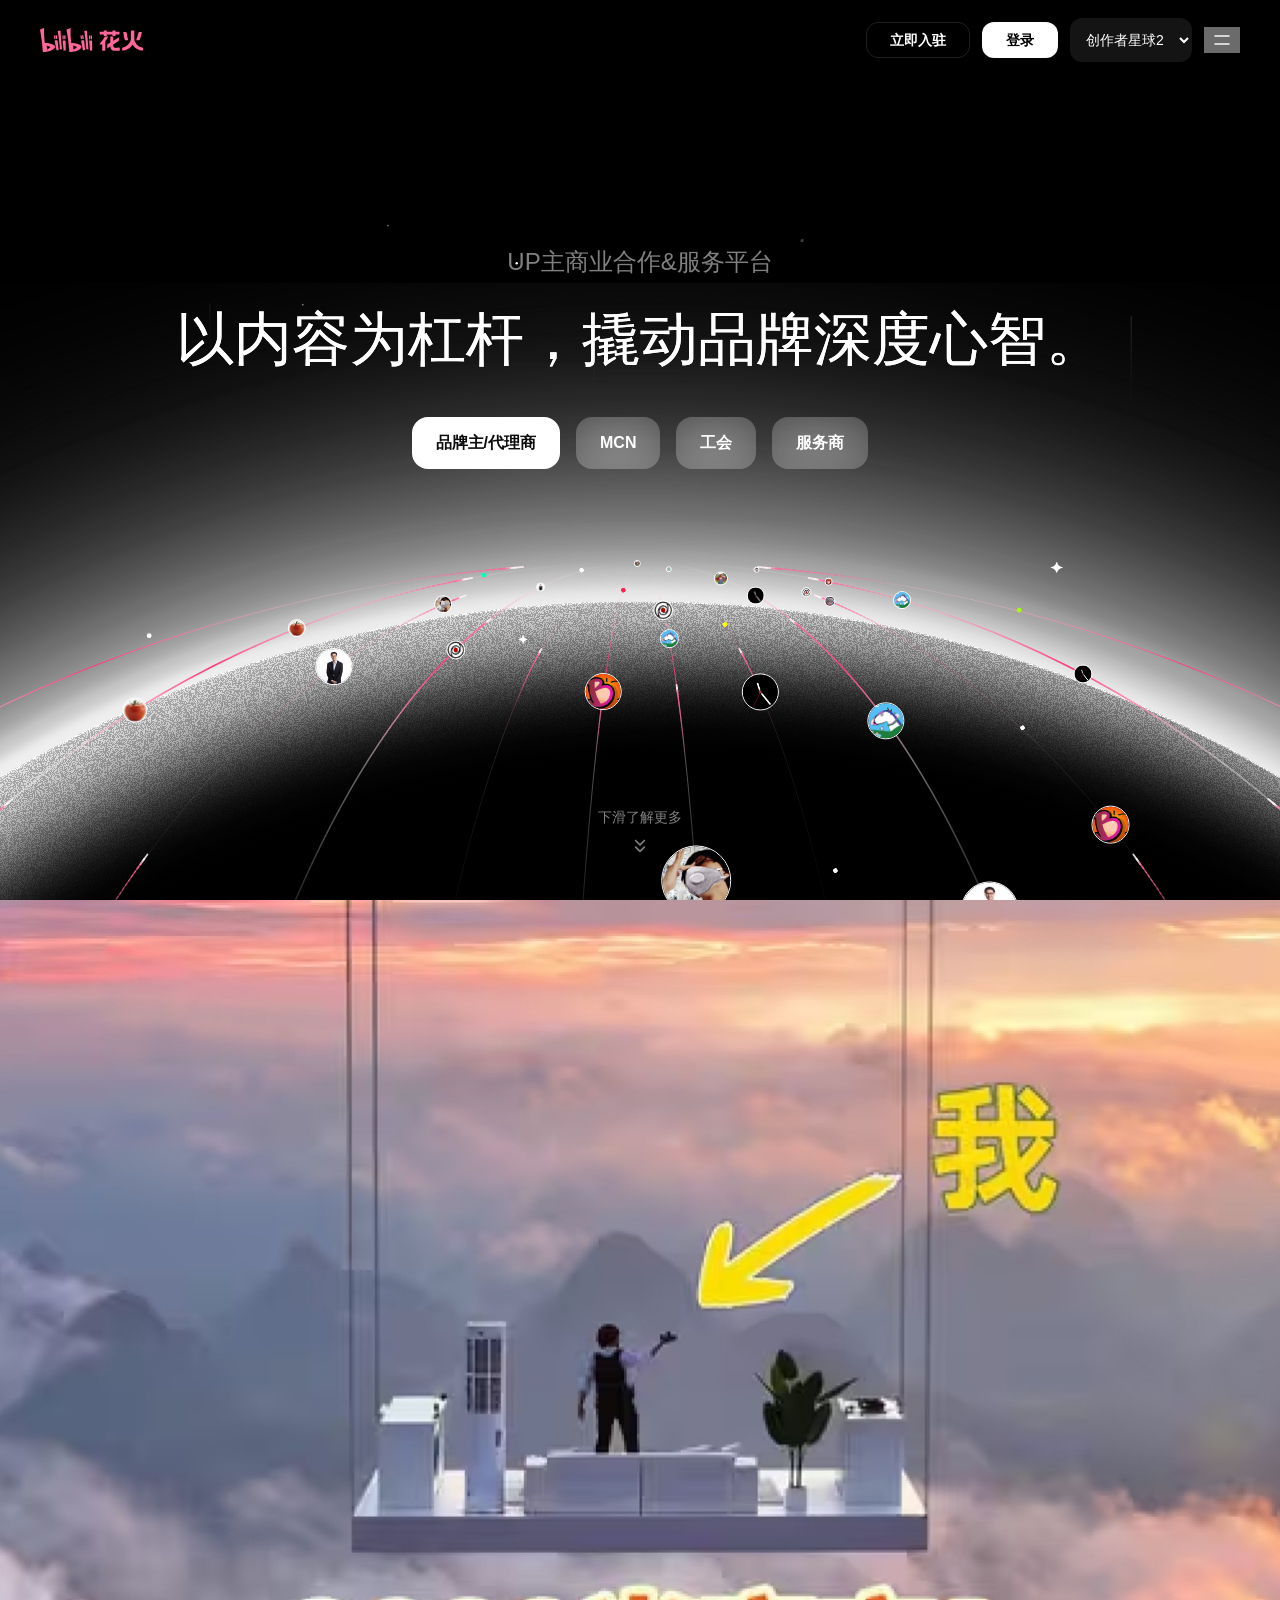
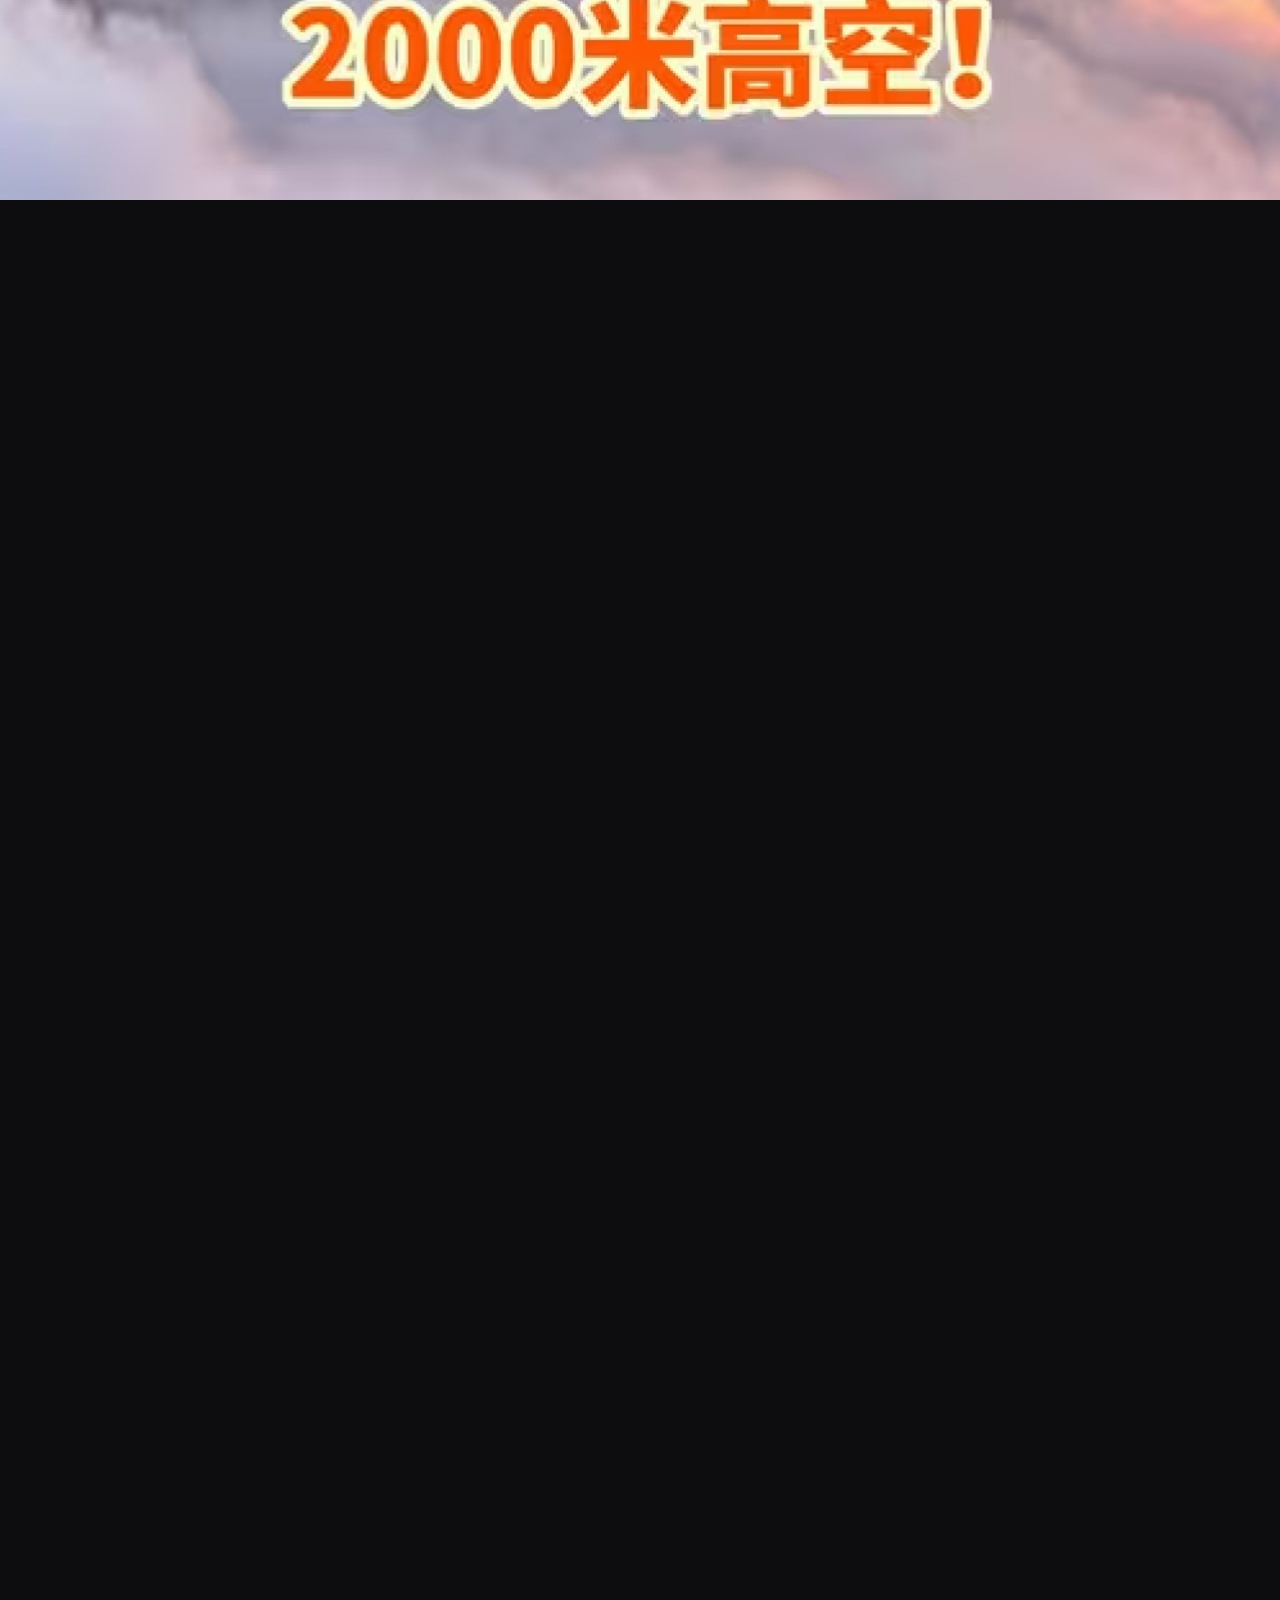
==== scroll-demo-planet2.html @ 3e98300c "Add independent creator planet 2 hero with depth orbits and hover profiles" ====
<!doctype html>
<html lang="zh-CN" data-mode="dark" data-hero-effect="planet" data-hero-variant="planet2" class="is-linear planet2-intro-pending" data-theme-home="index.html">
<head>
  <meta charset="utf-8">
  <meta name="viewport" content="width=device-width, initial-scale=1">
  <meta name="description" content="花火官网动态交互 Demo：按滚动顺序展示品牌主张、合作服务、案例与合作指南。">
  <meta name="color-scheme" content="light dark">
  <script src="scroll-demo-theme-router.js?v=20261126-planet2-hero-v2"></script>
  <title>花火 · 创作者星球2</title>
  <link rel="stylesheet" href="scroll-demo-planet2.css?v=20261126-planet2-hero-v2">
  <script src="assets/planet2-figma/manifest.js?v=20261126-planet2-hero-v2" defer></script>
  <script src="scroll-demo-planet2.js?v=20261126-planet2-hero-v2" defer></script>
  <script src="scroll-demo-planet2-hero.js?v=20261126-planet2-hero-v2" defer></script>
</head>
<body>
  <a class="skip-link" href="#story">跳到主要内容</a>

  <header class="demo-header" data-header>
    <a class="demo-brand" href="#story" data-jump="hero" aria-label="花火首页">
      <img class="demo-brand-logo" src="assets/huahuo-logo.svg" width="103" height="24" alt="bilibili 花火">
    </a>
    <nav class="demo-nav" id="demo-site-nav" aria-label="主要导航">
      <a href="#story" data-jump="hero" aria-current="page">首页</a>
      <button class="demo-contact-trigger" type="button" data-contact="awards" aria-haspopup="dialog" aria-controls="demo-contact-dialog">花火奖</button>
      <button class="demo-contact-trigger" type="button" data-contact="help" aria-haspopup="dialog" aria-controls="demo-contact-dialog">帮助中心</button>
      <button class="demo-contact-trigger" type="button" data-contact="service" aria-haspopup="dialog" aria-controls="demo-contact-dialog">联系客服</button>
      <button class="demo-contact-trigger" type="button" data-contact="email" aria-haspopup="dialog" aria-controls="demo-contact-dialog">联系邮箱</button>
    </nav>
    <div class="demo-actions">
      <button class="planet-only planet-header-join" type="button" data-contact="join" aria-haspopup="dialog" aria-controls="demo-contact-dialog">立即入驻</button>
      <button class="theme-toggle" type="button" data-theme-toggle aria-label="切换暗色主题">
        <span aria-hidden="true">◐</span><span class="sr-only">切换暗色主题</span>
      </button>
      <button class="login-button" type="button" data-contact="login" aria-haspopup="dialog" aria-controls="demo-contact-dialog"><span class="planet-original-label">立即登录</span><span class="planet-only">登录</span></button>
      <select class="hero-effect-select" data-hero-effect-select aria-label="首屏视觉效果"><option value="meteor">流星汇聚</option><option value="cinema">粒子汇聚</option><option value="planet">创作者星球</option><option value="planet2" selected>创作者星球2</option></select>
      <button class="demo-menu-toggle" type="button" data-menu-toggle aria-label="展开导航菜单" aria-controls="demo-site-nav" aria-expanded="false"><svg viewBox="0 0 24 24" aria-hidden="true"><path d="M5 8h14M5 16h14"/></svg></button>
    </div>
  </header>

  <dialog class="demo-contact-dialog" id="demo-contact-dialog" aria-labelledby="demo-contact-title" aria-describedby="demo-contact-message">
    <div class="demo-contact-heading"><h2 id="demo-contact-title">联系客服</h2><button class="demo-contact-close" type="button" data-contact-close aria-label="关闭提示"><svg viewBox="0 0 24 24" aria-hidden="true"><path d="m6 6 12 12M18 6 6 18"/></svg></button></div>
    <p id="demo-contact-message">客服入口待补充。</p>
    <button class="demo-contact-confirm" type="button" data-contact-close>知道了</button>
  </dialog>

  <main id="story" tabindex="-1">
    <section class="story-track" data-story-track aria-label="花火官网滚动叙事">
      <div class="story-stage" data-story-stage>


        <section class="story-scene scene-hero is-active" data-scene="hero" aria-labelledby="hero-title">
          <canvas class="hero-dots" data-hero-dots data-hero-shape="logo" aria-hidden="true"></canvas>
          <div class="planet2-avatar-layer" data-planet2-avatar-layer aria-label="创作者星球上的UP主"></div>
          <div class="hero-copy">
            <div class="planet2-copy-reveal">
            <p class="scene-kicker"><span class="planet-original-label">UP 主商业合作 &amp; 服务平台</span><span class="planet-only">UP主商业合作&amp;服务平台</span></p>
            <h1 id="hero-title"><span data-opening-line><span class="planet-title-ink">以<span class="planet-title-strong">内容</span>为杠杆，</span></span><span data-opening-line><span class="planet-title-ink">撬动品牌<span class="hero-emphasis">深度心智<svg class="hero-underline" width="214" height="20" viewBox="0 0 214 20" fill="none" xmlns="http://www.w3.org/2000/svg" aria-hidden="true"><path pathLength="1" d="M3.7334 12.1773C14.2065 9.04531 66.8621 0.969296 78.9056 3.47517C64.2432 5.14628 56.8705 13.2222 56.8705 15.832C85.4528 10.4384 185.615 -0.0457783 209.233 15.832" stroke-width="6" stroke-linecap="square" stroke="url(#paint0_linear_85_36665)"/><defs><linearGradient id="paint0_linear_85_36665" x1="43.9689" y1="10.3642" x2="142.364" y2="7.99311" gradientUnits="userSpaceOnUse"><stop stop-color="#FF3077"/><stop offset="1" stop-color="#FF47DD"/></linearGradient></defs></svg></span><span class="planet-title-strong">。</span></span></span></h1>
            <div class="hero-actions">
              <button class="primary-button planet-original-action" type="button" data-contact="login" aria-haspopup="dialog" aria-controls="demo-contact-dialog">立即登录</button>
              <button class="secondary-button planet-original-action" type="button" data-contact="join" aria-haspopup="dialog" aria-controls="demo-contact-dialog">立即入驻</button>
              <button class="planet-only planet-role-action primary-button" type="button" data-contact="brand" aria-haspopup="dialog" aria-controls="demo-contact-dialog">品牌主/代理商</button>
              <button class="planet-only planet-role-action secondary-button" type="button" data-contact="mcn" aria-haspopup="dialog" aria-controls="demo-contact-dialog">MCN</button>
              <button class="planet-only planet-role-action secondary-button" type="button" data-contact="guild" aria-haspopup="dialog" aria-controls="demo-contact-dialog">工会</button>
              <button class="planet-only planet-role-action secondary-button" type="button" data-contact="provider" aria-haspopup="dialog" aria-controls="demo-contact-dialog">服务商</button>
            </div>
            </div>
          </div>
        <a class="planet-only planet-scroll-cue" href="#demo-values" data-jump="values"><span>下滑了解更多</span><img src="assets/planet-figma/imgWebIconIconLineDoublearrowdown1.svg" width="20" height="20" alt=""></a>
        </section>



        <section class="story-scene scene-values" data-scene="values" aria-labelledby="values-title">
          <div class="section-heading">
            <p class="scene-kicker"><span class="planet-original-label">UP主商业合作&amp;服务平台</span><span class="planet-only" data-planet-title-target><span data-handoff-line>以内容为杠杆，</span><span data-handoff-line>撬动品牌深度心智。</span></span></p>
            <h2 id="values-title"><span class="planet-original-label" data-opening-line>以内容为杠杆，</span> <span class="planet-original-label" data-opening-line>撬动品牌深度心智。</span><span class="planet-only">从一次合作开始，把内容变成可持续的品牌资产。</span></h2>
            <p>从一次合作开始，把内容变成可持续的品牌资产。</p>
          </div>
          <div class="value-grid" data-values>
            <article class="value-card t-tilt"><div class="value-card-surface t-tilt-card"><svg class="value-graphic planet-original-graphic" aria-hidden="true" focusable="false" width="72" height="72" viewBox="0 0 72 72" fill="none" xmlns="http://www.w3.org/2000/svg">
<path d="M44.3193 1.52393C48.5574 1.52393 52.6321 2.24136 56.4248 3.56201C57.2067 3.83452 57.6196 4.68914 57.3477 5.47119C57.2543 5.7392 57.0915 5.9626 56.8877 6.13135C56.8769 6.1405 56.8655 6.14887 56.8545 6.15771C56.8389 6.16989 56.8236 6.18232 56.8076 6.19385C56.5587 6.37764 56.2521 6.48779 55.9189 6.48779C51.5305 6.48785 47.3396 7.32362 43.4951 8.84424C59.0537 13.1373 70.4804 27.3877 70.4805 44.3101C70.4805 48.5476 69.7632 52.6213 68.4424 56.4136C68.191 57.1354 67.4435 57.5415 66.7148 57.3862C66.7129 57.3858 66.7109 57.3857 66.709 57.3853C66.6783 57.3786 66.6478 57.3705 66.6172 57.3618C66.5915 57.3548 66.5661 57.3477 66.541 57.3394C66.5382 57.3384 66.535 57.3384 66.5322 57.3374C66.5269 57.3355 66.5219 57.3325 66.5166 57.3306C65.9327 57.1254 65.5131 56.5713 65.5127 55.9175C65.5127 51.5296 64.6767 47.3386 63.1562 43.4946C58.8624 59.0511 44.611 70.476 27.6875 70.4761C23.4494 70.4761 19.3748 69.7587 15.582 68.438C14.8003 68.1655 14.3875 67.3107 14.6592 66.5288C14.7364 66.3071 14.8617 66.1157 15.0176 65.9604C15.0239 65.954 15.0297 65.9472 15.0361 65.9409C15.0556 65.9222 15.0753 65.9038 15.0957 65.8862C15.12 65.8648 15.1452 65.8445 15.1709 65.8247C15.1748 65.8218 15.1787 65.8188 15.1826 65.8159C15.4341 65.6254 15.7472 65.5113 16.0869 65.5112C20.4756 65.5112 24.6671 64.6755 28.5117 63.1548C12.9533 58.8616 1.52738 44.6112 1.52734 27.689C1.52739 23.4514 2.24463 19.3777 3.56543 15.5854C3.83053 14.825 4.64616 14.4139 5.41016 14.6421C5.42324 14.6459 5.43629 14.6497 5.44922 14.6538C5.45791 14.6567 5.46692 14.6586 5.47559 14.6616C5.49119 14.6671 5.50618 14.6743 5.52148 14.6802C5.55123 14.6914 5.58056 14.7033 5.60938 14.7163C5.6156 14.7192 5.62176 14.7222 5.62793 14.7251C6.13809 14.9646 6.492 15.4818 6.49219 16.0825C6.49219 20.471 7.32965 24.6619 8.85059 28.5063C13.144 12.9493 27.3954 1.52413 44.3193 1.52393ZM44.3193 4.52393C27.3355 4.52415 13.2756 17.0536 10.8848 33.3716C10.7758 34.1152 10.1386 34.6485 9.40918 34.6519C9.40332 34.6519 9.39746 34.6518 9.3916 34.6519C9.3569 34.6516 9.32216 34.6506 9.28711 34.6479C9.26292 34.6463 9.23888 34.6439 9.21484 34.6411C9.20432 34.6398 9.19317 34.6397 9.18262 34.6382C9.17503 34.6371 9.1677 34.6345 9.16016 34.6333C9.12272 34.6275 9.08567 34.6204 9.04883 34.6118C9.03967 34.6096 9.03057 34.6073 9.02148 34.605C8.63325 34.507 8.28442 34.2563 8.0752 33.8784C6.57203 31.1635 5.40354 28.2381 4.62207 25.1587C4.56027 25.9939 4.52735 26.8377 4.52734 27.689C4.52738 44.671 17.0584 58.7292 33.3789 61.1196C34.1692 61.2356 34.7225 61.9491 34.6533 62.7349C34.6525 62.7449 34.6514 62.7552 34.6504 62.7651C34.6484 62.7838 34.6482 62.8031 34.6455 62.8218C34.6437 62.8342 34.6398 62.8466 34.6377 62.8589C34.6328 62.8883 34.6267 62.9177 34.6201 62.9468C34.617 62.9601 34.6138 62.9737 34.6104 62.9868C34.6003 63.0263 34.5884 63.0655 34.5752 63.104C34.5729 63.1104 34.5707 63.1172 34.5684 63.1235C34.4495 63.454 34.216 63.7448 33.8848 63.9282C31.1699 65.4312 28.2443 66.5989 25.165 67.3804C25.9978 67.4418 26.8388 67.4761 27.6875 67.4761C44.6713 67.4759 58.731 54.9462 61.1221 38.6284C61.2309 37.8852 61.8677 37.352 62.5967 37.3481C62.6025 37.3481 62.6084 37.3482 62.6143 37.3481C62.6496 37.3484 62.685 37.3493 62.7207 37.3521C62.7433 37.3536 62.7657 37.3563 62.7881 37.3589C62.7999 37.3603 62.8123 37.3601 62.8242 37.3618C62.8331 37.3631 62.8418 37.3662 62.8506 37.3677C62.884 37.373 62.9173 37.3787 62.9502 37.3862C62.9636 37.3894 62.977 37.3925 62.9902 37.396C63.0304 37.4063 63.0702 37.4185 63.1094 37.4321C63.1143 37.4339 63.1191 37.4362 63.124 37.438C63.4548 37.5567 63.7461 37.79 63.9297 38.1216C65.4338 40.8383 66.6033 43.7656 67.3848 46.8472C67.4469 46.0097 67.4805 45.1637 67.4805 44.3101C67.4804 27.3282 54.9492 13.2699 38.6289 10.8794C37.8855 10.7704 37.3522 10.133 37.3486 9.40381C37.3486 9.39799 37.3486 9.39205 37.3486 9.38623C37.3489 9.35157 37.3499 9.31675 37.3525 9.28174C37.3542 9.25792 37.3566 9.23412 37.3594 9.21045C37.3607 9.19952 37.3607 9.18819 37.3623 9.17725C37.3635 9.16906 37.3659 9.16096 37.3672 9.15283C37.3727 9.11774 37.3798 9.08292 37.3877 9.04834C37.3905 9.03628 37.3933 9.02414 37.3965 9.01221C37.4066 8.97268 37.4184 8.93361 37.4316 8.89502C37.4339 8.88854 37.4361 8.88192 37.4385 8.87549C37.5573 8.54523 37.7901 8.25424 38.1211 8.0708C40.8357 6.56793 43.7608 5.39913 46.8398 4.61768C46.0078 4.55635 45.1673 4.52393 44.3193 4.52393ZM36.4277 24.0327C43.4699 24.0327 49.1797 29.7409 49.1797 36.7827C49.1797 43.8245 43.4699 49.5327 36.4277 49.5327C29.3859 49.5324 23.6768 43.8243 23.6768 36.7827C23.6768 29.7411 29.3859 24.0331 36.4277 24.0327ZM36.4277 27.0327C31.0424 27.0331 26.6768 31.3983 26.6768 36.7827C26.6768 42.1671 31.0424 46.5324 36.4277 46.5327C41.8133 46.5327 46.1797 42.1673 46.1797 36.7827C46.1797 31.3981 41.8134 27.0327 36.4277 27.0327Z" fill="currentColor" fill-opacity="0.3"/>
</svg><img class="value-graphic planet-only" src="assets/planet-figma/values-icon-1.svg" width="72" height="72" alt="" aria-hidden="true"><div><h3>破圈共创</h3><p>跨圈层连接多元兴趣，以内容共创拓展品牌触点，持续驱动品牌新增长。</p></div><div class="t-tilt-glare" aria-hidden="true"></div></div></article>
            <article class="value-card t-tilt"><div class="value-card-surface t-tilt-card"><svg class="value-graphic planet-original-graphic" aria-hidden="true" focusable="false" width="72" height="72" viewBox="0 0 72 72" fill="none" xmlns="http://www.w3.org/2000/svg">
<g clip-path="url(#clip0_179_16445)">
<path d="M41.3262 43.5161C44.7513 43.5162 47.5283 46.2931 47.5283 49.7183C47.5283 50.8859 47.2037 51.9771 46.6426 52.9097C51.9351 52.7728 57.0379 50.8736 61.1338 47.5005L63.165 45.8276C66.6453 42.9621 71.8905 45.4375 71.8906 49.9458V50.3481C71.8905 53.0009 70.7039 55.5143 68.6562 57.2007L67.9629 57.772C59.9892 64.3385 49.9809 67.9301 39.6514 67.9302H1.61133C0.783046 67.9302 0.111564 67.2584 0.111328 66.4302C0.111431 65.6018 0.782964 64.9302 1.61133 64.9302H39.6514C49.285 64.9301 58.6191 61.5807 66.0557 55.4565L66.75 54.8853C68.1055 53.7687 68.8905 52.1043 68.8906 50.3481V49.9458C68.8905 47.973 66.5954 46.8895 65.0723 48.1431L63.04 49.8159C58.2488 53.7617 52.2352 55.9194 46.0283 55.9194H41.3662C41.3529 55.9195 41.3395 55.9204 41.3262 55.9204H31.292C30.9296 55.9203 30.5972 55.7916 30.3379 55.5776C30.3009 55.5471 30.2653 55.5148 30.2314 55.481C29.96 55.2095 29.7921 54.8345 29.792 54.4204C29.792 53.8257 30.1387 53.3124 30.6406 53.0698C30.8379 52.9743 31.059 52.9194 31.293 52.9194H41.3672C43.1165 52.8973 44.5282 51.4728 44.5283 49.7183C44.5283 47.9499 43.0945 46.5162 41.3262 46.5161H26.9736C25.1701 46.5161 24.394 46.5191 23.6436 46.6128C22.5046 46.7551 21.3905 47.0533 20.333 47.4995C19.6363 47.7935 18.9623 48.1797 17.4004 49.0815C15.901 49.9472 15.0428 50.4454 14.1348 50.8286C12.8236 51.3819 11.4424 51.7518 10.0303 51.9282C9.05219 52.0504 8.05987 52.0483 6.32812 52.0483H3.41113C2.58289 52.0483 1.91143 51.3765 1.91113 50.5483C1.91113 49.7199 2.58271 49.0483 3.41113 49.0483H6.32812C8.13175 49.0483 8.90778 49.0454 9.6582 48.9517C10.7971 48.8094 11.9113 48.5112 12.9687 48.0649C13.6655 47.7709 14.3386 47.3846 15.9004 46.4829C17.3999 45.6171 18.258 45.1191 19.166 44.7358C20.4774 44.1824 21.8591 43.8117 23.2715 43.6353C24.2496 43.5131 25.2419 43.5161 26.9736 43.5161H41.3262ZM16.5098 4.06982C26.0367 4.0699 34.1739 10.0171 37.4141 18.4009C40.6542 10.0171 48.7914 4.06998 58.3184 4.06982H61.4902L61.4893 5.56982C61.4891 17.9433 51.4585 27.9741 39.085 27.9741H38.9141V36.2876C38.9141 36.9607 38.4709 37.5303 37.8603 37.7202L37.7168 37.7573C37.6678 37.7674 37.618 37.7746 37.5674 37.7798C37.517 37.7849 37.4658 37.7876 37.4141 37.7876C37.3623 37.7876 37.3112 37.7849 37.2607 37.7798C37.1598 37.7695 37.0618 37.7495 36.9678 37.7202C36.733 37.6471 36.5231 37.5178 36.3535 37.3481C36.2518 37.2464 36.1649 37.1299 36.0957 37.0024C36.0726 36.96 36.0512 36.9164 36.0322 36.8716C35.9943 36.7819 35.9643 36.6879 35.9443 36.5903C35.9243 36.4927 35.9141 36.3912 35.9141 36.2876V27.9741H35.7432C23.3697 27.974 13.339 17.9433 13.3389 5.56982L13.3379 4.06982H16.5098ZM16.3955 7.06982C17.1614 17.0855 25.5313 24.974 35.7432 24.9741H35.8564C35.0905 14.9585 26.7216 7.06992 16.5098 7.06982H16.3955ZM58.3184 7.06982C48.1066 7.07002 39.7376 14.9586 38.9717 24.9741H39.085C49.2969 24.9741 57.6667 17.0856 58.4326 7.06982H58.3184Z" fill="currentColor" fill-opacity="0.3"/>
</g>
<defs>
<clipPath id="clip0_179_16445">
<rect width="72" height="72" fill="currentColor"/>
</clipPath>
</defs>
</svg><img class="value-graphic planet-only" src="assets/planet-figma/values-icon-2.svg" width="72" height="72" alt="" aria-hidden="true"><div><h3>生态普惠</h3><p>让肩腰部达人被看见，以真实表达连接细分人群，释放多元创作者的影响力。</p></div><div class="t-tilt-glare" aria-hidden="true"></div></div></article>
            <article class="value-card t-tilt"><div class="value-card-surface t-tilt-card"><svg class="value-graphic planet-original-graphic" aria-hidden="true" focusable="false" width="72" height="72" viewBox="0 0 72 72" fill="none" xmlns="http://www.w3.org/2000/svg">
<path d="M49.5527 1.70605C53.0089 1.70625 55.2422 5.11351 55.2422 8.52637V9.95605C55.2422 12.6681 54.3756 15.2727 53.5791 17.4844H62.9697C64.0648 17.4844 64.9766 17.4833 65.7188 17.5439C66.4784 17.606 67.1918 17.7404 67.8662 18.084C68.901 18.6113 69.7432 19.4525 70.2705 20.4873C70.6141 21.1617 70.7475 21.8752 70.8096 22.6348C70.8702 23.377 70.8691 24.2895 70.8691 25.3848V28.2158C70.8691 29.3111 70.8702 30.2236 70.8096 30.9658C70.7475 31.7254 70.614 32.4389 70.2705 33.1133C69.7432 34.1481 68.901 34.9893 67.8662 35.5166C67.1918 35.8602 66.4784 35.9946 65.7188 36.0566C64.9766 36.1173 64.0649 36.1162 62.9697 36.1162H62.9131L60.4229 57.6377C60.1938 59.6178 60.0135 61.1883 59.7676 62.4492C59.5181 63.7285 59.1814 64.804 58.584 65.7744C57.6105 67.3553 56.1951 68.6171 54.5127 69.4023C53.4801 69.8842 52.3727 70.0945 51.0732 70.1953C49.7923 70.2946 48.2113 70.2939 46.2178 70.2939H25.7793C23.7857 70.2939 22.2048 70.2947 20.9238 70.1953C19.6245 70.0945 18.5179 69.8842 17.4854 69.4023C15.8028 68.617 14.3866 67.3556 13.4131 65.7744C12.8156 64.804 12.48 63.7286 12.2305 62.4492C11.9846 61.1882 11.8033 59.618 11.5742 57.6377L9.08398 36.1162H9.0293C7.93403 36.1162 7.02152 36.1173 6.2793 36.0566C5.51967 35.9946 4.80625 35.8602 4.13184 35.5166C3.09706 34.9893 2.25579 34.1481 1.72852 33.1133C1.38486 32.4388 1.25056 31.7255 1.18848 30.9658C1.12784 30.2236 1.12891 29.3111 1.12891 28.2158V25.3848C1.12891 24.2895 1.12783 23.377 1.18848 22.6348C1.25057 21.8751 1.38489 21.1617 1.72852 20.4873C2.2558 19.4526 3.09712 18.6112 4.13184 18.084C4.80622 17.7404 5.5197 17.606 6.2793 17.5439C7.02152 17.4833 7.93404 17.4844 9.0293 17.4844H19.2715C18.475 15.2727 17.6074 12.6681 17.6074 9.95605V8.52637C17.6074 5.11357 19.8408 1.70638 23.2969 1.70605C29.234 1.70605 34.0907 5.95428 36.4248 11.8672C38.7589 5.95434 43.6157 1.70618 49.5527 1.70605ZM14.5547 57.293C14.7891 59.3193 14.9563 60.7546 15.1748 61.875C15.3897 62.9769 15.6348 63.6603 15.9678 64.2012C16.6338 65.283 17.6027 66.1463 18.7539 66.6836C19.3295 66.9522 20.0361 67.1172 21.1553 67.2041C22.2934 67.2924 23.7391 67.2939 25.7793 67.2939H34.499V36.1162H12.1045L14.5547 57.293ZM37.499 67.2939H46.2178C48.258 67.2939 49.7036 67.2924 50.8418 67.2041C51.9609 67.1173 52.6676 66.9521 53.2432 66.6836C54.3943 66.1463 55.3632 65.2829 56.0293 64.2012C56.3623 63.6603 56.6073 62.9769 56.8223 61.875C57.0407 60.7546 57.2089 59.3193 57.4434 57.293L59.8926 36.1162H37.499V67.2939ZM9.0293 20.4844C7.88457 20.4844 7.11517 20.4858 6.52344 20.5342C5.94989 20.5811 5.67522 20.6646 5.49414 20.7568C5.02379 20.9965 4.64106 21.3793 4.40137 21.8496C4.30915 22.0307 4.22562 22.3052 4.17871 22.8789C4.13036 23.4706 4.12891 24.24 4.12891 25.3848V28.2158C4.12891 29.3606 4.13037 30.1299 4.17871 30.7217C4.22561 31.2954 4.30915 31.5699 4.40137 31.751C4.64105 32.2214 5.02374 32.6041 5.49414 32.8438C5.67522 32.936 5.94977 33.0195 6.52344 33.0664C7.11517 33.1147 7.88456 33.1162 9.0293 33.1162H62.9697C64.1144 33.1162 64.8829 33.1147 65.4746 33.0664C66.0487 33.0195 66.3238 32.936 66.5049 32.8438C66.9751 32.604 67.3571 32.2212 67.5967 31.751C67.6889 31.5699 67.7734 31.2955 67.8203 30.7217C67.8687 30.1299 67.8691 29.3606 67.8691 28.2158V25.3848C67.8691 24.24 67.8687 23.4706 67.8203 22.8789C67.7734 22.305 67.6889 22.0307 67.5967 21.8496C67.3571 21.3793 66.9751 20.9965 66.5049 20.7568C66.3238 20.6646 66.0487 20.5811 65.4746 20.5342C64.8829 20.4858 64.1144 20.4844 62.9697 20.4844H9.0293ZM23.2969 4.70605C22.1255 4.70644 20.6074 6.06343 20.6074 8.52637V9.95605C20.6074 12.5044 21.5463 14.9354 22.46 17.4844H34.7832C33.8848 9.99387 28.8322 4.70605 23.2969 4.70605ZM49.5527 4.70605C44.0175 4.70622 38.9648 9.99397 38.0664 17.4844H50.3887C51.3024 14.9353 52.2422 12.5046 52.2422 9.95605V8.52637C52.2422 6.06329 50.7241 4.70628 49.5527 4.70605Z" fill="currentColor" fill-opacity="0.3"/>
</svg><img class="value-graphic planet-only" src="assets/planet-figma/values-icon-3.svg" width="72" height="72" alt="" aria-hidden="true"><div><h3>深度定制</h3><p>让品牌诉求融入创作，以高契合度传递内容价值，打造用户愿意观看的表达。</p></div><div class="t-tilt-glare" aria-hidden="true"></div></div></article>
            <article class="value-card t-tilt"><div class="value-card-surface t-tilt-card"><svg class="value-graphic planet-original-graphic" aria-hidden="true" focusable="false" width="72" height="72" viewBox="0 0 72 72" fill="none" xmlns="http://www.w3.org/2000/svg">
<path d="M37.998 2.14941C58.1273 2.14955 67.4841 18.9855 67.4844 29.8867C67.4844 36.1402 65.4457 41.112 63.0117 45.2979C61.8017 47.3787 60.4834 49.284 59.2803 51.0322C58.0619 52.8026 56.9765 54.3922 56.1494 55.9316C55.859 56.4722 55.7986 56.5947 55.7285 56.8662C55.6783 57.0606 55.6417 57.4608 55.6553 57.6611C55.6734 57.9273 55.7296 58.1326 55.9902 58.9512L59.1387 68.8359L57.709 69.291L56.2803 69.7461L53.1318 59.8613C52.8995 59.1317 52.7096 58.562 52.6621 57.8643C52.6268 57.3437 52.6939 56.6225 52.8242 56.1172C52.9956 55.4534 53.2228 55.0404 53.5068 54.5117C54.4255 52.8019 55.608 51.0756 56.8086 49.3311C58.0245 47.5643 59.2765 45.7548 60.4189 43.79C62.69 39.8843 64.4844 35.4369 64.4844 29.8867C64.4841 20.2475 56.1014 5.14955 37.998 5.14941C23.9422 5.14941 17.2226 16.1952 14.5205 23.6768C14.2679 24.3761 14.1834 24.6169 14.1045 25.0352C14.0447 25.3523 14.002 25.8815 14.0107 26.2041C14.0221 26.6214 14.0848 26.9711 14.2715 27.9561L14.7832 30.6582C14.8157 30.8296 14.8881 31.1559 14.8711 31.4951C14.8579 31.7588 14.8026 32.0191 14.708 32.2656C14.5864 32.5824 14.3891 32.8514 14.29 32.9951L7.98047 42.1445L13.4434 47.2998C13.5415 47.3924 13.711 47.545 13.8691 47.7393L14.0205 47.9473L14.124 48.123C14.1876 48.2427 14.2408 48.3677 14.2842 48.4961L14.3418 48.6914L14.3887 48.9443C14.4214 49.1926 14.416 49.4198 14.416 49.5547V57.752C14.416 58.6422 14.421 58.9007 14.4482 59.0684C14.6602 60.3735 15.8524 61.2884 17.168 61.1553C17.337 61.1381 17.5883 61.0759 18.4473 60.8457C19.182 60.6488 19.7293 60.4971 20.2021 60.4492C23.0964 60.1565 25.7182 62.1677 26.1846 65.0391C26.2608 65.5083 26.2559 66.0761 26.2559 66.8369V69.291H23.2559V66.8369C23.2559 65.9471 23.2508 65.6882 23.2236 65.5205C23.0117 64.2153 21.8195 63.3006 20.5039 63.4336C20.3349 63.4507 20.0838 63.5129 19.2246 63.7432C18.4899 63.94 17.9426 64.0918 17.4697 64.1396C14.5753 64.4325 11.9536 62.4204 11.4873 59.5488C11.4112 59.0797 11.416 58.5125 11.416 57.752V49.5117C11.4063 49.5025 11.3958 49.4928 11.3848 49.4824L4.98633 43.4434C4.44808 42.9354 4.36036 42.1104 4.78027 41.501L11.8203 31.292C11.8285 31.2801 11.8355 31.2683 11.8428 31.2578C11.8404 31.245 11.8387 31.2312 11.8359 31.2168L11.3242 28.5146C11.1498 27.5943 11.0309 26.991 11.0117 26.2852C10.9972 25.7489 11.0569 25.0066 11.1562 24.4795C11.2856 23.7939 11.4511 23.3424 11.6982 22.6582C14.527 14.8258 21.9739 2.14941 37.998 2.14941ZM36.9727 24.0479C37.601 24.0794 38.1433 24.4998 38.3301 25.1006L41.3301 34.748L43.1768 29.3975L43.2598 29.2021C43.4831 28.7661 43.9095 28.4619 44.4043 28.3984C44.97 28.326 45.5279 28.5808 45.8438 29.0557L48.459 32.9873H53.9619C54.7901 32.9876 55.4619 33.659 55.4619 34.4873C55.4617 35.3154 54.79 35.987 53.9619 35.9873H47.6553C47.1534 35.9872 46.6843 35.7361 46.4062 35.3184L45.0234 33.2402L42.6748 40.0508C42.4632 40.6634 41.8815 41.0715 41.2334 41.0615C40.5853 41.0515 40.0168 40.6257 39.8242 40.0068L36.6787 29.8936L32.3193 40.1484C32.0999 40.6643 31.6108 41.0154 31.0518 41.0576C30.4929 41.0996 29.9565 40.8265 29.6621 40.3496L26.9717 35.9873H20.5752C19.747 35.9872 19.0754 35.3155 19.0752 34.4873C19.0752 33.6589 19.7468 32.9874 20.5752 32.9873H27.8096L28.002 33C28.4469 33.0576 28.8468 33.3125 29.0859 33.7002L30.6924 36.3057L35.5176 24.959L35.5674 24.8535C35.8362 24.3366 36.3837 24.0185 36.9727 24.0479Z" fill="currentColor" fill-opacity="0.3"/>
</svg><img class="value-graphic planet-only" src="assets/planet-figma/values-icon-4.svg" width="72" height="72" alt="" aria-hidden="true"><div><h3>心智深耕</h3><p>让优质内容持续沉淀，将品牌认知积累为内容资产，为品牌生命周期注入活力。</p></div><div class="t-tilt-glare" aria-hidden="true"></div></div></article>
          </div>
        </section>

        <section class="story-scene scene-services-intro" data-scene="services-intro" aria-labelledby="services-title">
          <div class="services-intro-content">
            <div class="services-intro-copy">
              <p class="scene-kicker">花火平台能力</p>
              <h2 id="services-title">我们的服务</h2>
              <p>从<strong><span class="service-intro-keyword">选人</span>撮合</strong>，到<strong>订单<span class="service-intro-keyword">履约</span></strong>，再到<strong>投后<span class="service-intro-keyword">分析</span></strong>，陪伴每一次内容共创。</p>
            </div>
            <section class="planet-service-detail" data-planet-service="selection" aria-labelledby="planet-service-label">
              <h3 class="planet-service-label" id="planet-service-label"><span data-service-label-text>找UP主</span><span class="planet-service-baseline" aria-hidden="true"></span></h3>
              <p class="planet-service-heading">花火四大选人模式，连接品牌与合适的创作者。</p>
              <ul class="planet-service-gallery" aria-label="四大选人模式">
                <li class="t-tilt"><div class="planet-service-image t-tilt-card"><img src="assets/planet-figma/service-mode-ai.png?v=20261125-service-materials-v25" width="660" height="450" loading="lazy" decoding="async" alt="AI智能托管式选人：AI驱动，3分钟锁定高匹配UP主，展示选人模型分析过程。"></div></li>
                <li class="t-tilt"><div class="planet-service-image t-tilt-card"><img src="assets/planet-figma/service-mode-partner.png?v=20261125-service-materials-v25" width="660" height="450" loading="lazy" decoding="async" alt="委托服务商协作模式：由服务商协助选人匹配、建联撮合、创意脚本策划、视频拍摄执行、数据监测及复盘结案。"></div></li>
                <li class="t-tilt"><div class="planet-service-image t-tilt-card"><img src="assets/planet-figma/service-mode-self-serve.png?v=20261125-service-materials-v25" width="660" height="450" loading="lazy" decoding="async" alt="产品自助化模式：平台自助选人，精准触达目标人群，展示选人筛选及UP主列表。"></div></li>
                <li class="t-tilt"><div class="planet-service-image t-tilt-card"><img src="assets/planet-figma/service-mode-events.png?v=20261125-service-materials-v25" width="660" height="450" loading="lazy" decoding="async" alt="花火平台节点活动/IP选人模式：跟随节点热度，优选活动UP主，展示哔选世界杯、618、开学季等节点活动。"></div></li>
              </ul>
            </section>
            <svg class="planet-service-band" aria-hidden="true" focusable="false">
              <defs><mask id="planet-service-word-mask" maskUnits="userSpaceOnUse" maskContentUnits="userSpaceOnUse" x="0" y="0">
                <rect class="planet-service-mask-remainder" x="0" y="0" fill="white"/>
                <text class="planet-service-mask-word" fill="white">找UP主</text>
              </mask></defs>
              <rect class="planet-service-color" mask="url(#planet-service-word-mask)"/>
            </svg>
            <section class="planet-service-detail planet-service-delivery" data-planet-service="delivery" aria-labelledby="planet-delivery-label">
              <h3 class="planet-service-label" id="planet-delivery-label"><span data-service-label-text>合作履约</span><span class="planet-service-baseline" aria-hidden="true"></span></h3>
              <p class="planet-service-heading">三项平台保障，陪伴每一次内容合作。</p>
              <ul class="planet-service-gallery" aria-label="三项平台保障">
                <li><div class="planet-service-image"><img src="assets/planet-figma/service-delivery-dispute.png?v=20261125-service-materials-v25" width="854" height="1000" loading="lazy" decoding="async" alt="纠纷自助解决：支持交易双方协商提前终止合作，并将订单金额退款给客户或结算给UP主。"></div></li>
                <li><div class="planet-service-image"><img src="assets/planet-figma/service-delivery-protection.png?v=20261125-service-materials-v25" width="854" height="1000" loading="lazy" decoding="async" alt="稿件保护：设置视频稿件保留时长，删除稿件需品牌主确认，终稿编辑在订单上留痕，可查看编辑历史。"></div></li>
                <li><div class="planet-service-image"><img src="assets/planet-figma/service-delivery-risk.png?v=20261125-service-materials-v25" width="854" height="1000" loading="lazy" decoding="async" alt="风险管理：同步UP主封禁、注销和限流状态；异常账号无法下单，合作中注销或封禁自动终止订单并全额退款。"></div></li>
              </ul>
            </section>
            <section class="planet-service-detail planet-service-analysis" data-planet-service="analysis" aria-labelledby="planet-analysis-label">
              <h3 class="planet-service-label" id="planet-analysis-label"><span data-service-label-text>投后数据</span><span class="planet-service-baseline" aria-hidden="true"></span></h3>
              <p class="planet-service-heading">MATES人群资产模型，让品牌人群资产清晰可量化。</p>
              <figure class="planet-service-gallery planet-analysis-image">
                <img src="assets/planet-figma/service-analysis-mates.png?v=20261125-service-materials-v25" width="2720" height="1000" loading="lazy" decoding="async" alt="品牌MATES人群资产模型：内容触点全收录，认识、兴趣、信任、认同与转化逐层沉淀，连接用户关键行为和品牌诊断、投前策略、投放监测、投后度量。">
              </figure>
            </section>
          </div>
        </section>

        <section class="story-scene scene-service scene-service-service" data-scene="service" aria-labelledby="service-title">
          <div class="service-copy">
            <span class="service-symbol" aria-hidden="true"><svg viewBox="0 0 48 48" aria-hidden="true"><circle cx="15" cy="13" r="5"/><circle cx="34" cy="13" r="5"/><path d="M7 39V28a8 8 0 0 1 16 0v11H7Zm19 0V28a8 8 0 0 1 16 0v11H26Z"/></svg></span>
            <p class="scene-kicker">选人撮合</p>
            <h2 id="service-title">找 UP 主</h2>
            <p class="service-description">花火提供四种选人方式，连接品牌与合适的创作者。</p>
            <nav class="service-steps" aria-label="选人撮合内容"><button type="button" data-step="0" aria-label="查看AI 智能托管式选人" aria-current="step"><span>01</span>AI 智能托管式选人</button><button type="button" data-step="1" aria-label="查看委托服务商协作模式"><span>02</span>委托服务商协作模式</button><button type="button" data-step="2" aria-label="查看产品自主化模式"><span>03</span>产品自主化模式</button><button type="button" data-step="3" aria-label="查看花火平台节点活动 / IP 选人模式"><span>04</span>花火平台节点活动 / IP 选人模式</button></nav>
          </div>
          <div class="service-viewport"><div class="service-strip">
                <article class="service-frame" id="service-frame-0" aria-labelledby="service-frame-title-0">
                  <h3 id="service-frame-title-0">AI 智能托管式选人</h3>
                  <p>通过 AI 辅助选人，探索契合品牌需求的 UP 主。</p>
                  <div class="visual-placeholder" role="img" aria-label="AI 智能托管式选人示意图占位"><span>画面占位</span></div>
                </article>
                <article class="service-frame" id="service-frame-1" aria-labelledby="service-frame-title-1">
                  <h3 id="service-frame-title-1">委托服务商协作模式</h3>
                  <p>与服务商一起推进选人和内容合作。</p>
                  <div class="visual-placeholder" role="img" aria-label="委托服务商协作模式示意图占位"><span>画面占位</span></div>
                </article>
                <article class="service-frame" id="service-frame-2" aria-labelledby="service-frame-title-2">
                  <h3 id="service-frame-title-2">产品自主化模式</h3>
                  <p>使用平台产品，自主寻找并联系 UP 主。</p>
                  <div class="visual-placeholder" role="img" aria-label="产品自主化模式示意图占位"><span>画面占位</span></div>
                </article>
                <article class="service-frame" id="service-frame-3" aria-labelledby="service-frame-title-3">
                  <h3 id="service-frame-title-3">花火平台节点活动 / IP 选人模式</h3>
                  <p>围绕平台节点活动与 IP，发现合作机会。</p>
                  <div class="visual-placeholder" role="img" aria-label="花火平台节点活动 / IP 选人模式示意图占位"><span>画面占位</span></div>
                </article>
          </div></div>
        </section>
        <section class="story-scene scene-service scene-service-delivery" data-scene="delivery" aria-labelledby="delivery-title">
          <div class="service-copy">
            <span class="service-symbol" aria-hidden="true"><svg viewBox="0 0 48 48"><rect x="10" y="8" width="28" height="32" rx="6"/><path d="M17 18h14M17 25h14M17 32h8"/></svg></span>
            <p class="scene-kicker">订单履约</p>
            <h2 id="delivery-title">合作履约</h2>
            <p class="service-description">三项平台保障，陪伴每一次内容合作。</p>
            <nav class="service-steps" aria-label="订单履约内容"><button type="button" data-step="0" aria-label="查看纠纷自助解决" aria-current="step"><span>01</span>纠纷自助解决</button><button type="button" data-step="1" aria-label="查看稿件保护"><span>02</span>稿件保护</button><button type="button" data-step="2" aria-label="查看风险管理"><span>03</span>风险管理</button></nav>
          </div>
          <div class="service-viewport"><div class="service-strip">
                <article class="service-frame" id="delivery-frame-0" aria-labelledby="delivery-frame-title-0">
                  <h3 id="delivery-frame-title-0">纠纷自助解决</h3>
                  <p>为合作中的争议提供自助解决路径。</p>
                  <div class="visual-placeholder planet-original-label" role="img" aria-label="纠纷自助解决示意图占位"><span>画面占位</span></div><figure class="planet-only service-artwork"><img src="assets/planet-figma/service-delivery-dispute.png?v=20261125-service-materials-v25" width="854" height="1000" loading="lazy" decoding="async" alt="纠纷自助解决：支持交易双方协商提前终止合作，并将订单金额退款给客户或结算给UP主。"></figure>
                </article>
                <article class="service-frame" id="delivery-frame-1" aria-labelledby="delivery-frame-title-1">
                  <h3 id="delivery-frame-title-1">稿件保护</h3>
                  <p>围绕合作稿件，提供保护支持。</p>
                  <div class="visual-placeholder planet-original-label" role="img" aria-label="稿件保护示意图占位"><span>画面占位</span></div><figure class="planet-only service-artwork"><img src="assets/planet-figma/service-delivery-protection.png?v=20261125-service-materials-v25" width="854" height="1000" loading="lazy" decoding="async" alt="稿件保护：设置视频稿件保留时长，删除稿件需品牌主确认，终稿编辑在订单上留痕，可查看编辑历史。"></figure>
                </article>
                <article class="service-frame" id="delivery-frame-2" aria-labelledby="delivery-frame-title-2">
                  <h3 id="delivery-frame-title-2">风险管理</h3>
                  <p>为订单履约提供风险管理支持。</p>
                  <div class="visual-placeholder planet-original-label" role="img" aria-label="风险管理示意图占位"><span>画面占位</span></div><figure class="planet-only service-artwork"><img src="assets/planet-figma/service-delivery-risk.png?v=20261125-service-materials-v25" width="854" height="1000" loading="lazy" decoding="async" alt="风险管理：同步UP主封禁、注销和限流状态；异常账号无法下单，合作中注销或封禁自动终止订单并全额退款。"></figure>
                </article>
          </div></div>
        </section>
        <section class="story-scene scene-service scene-service-analysis" data-scene="analysis" aria-labelledby="analysis-title">
          <div class="service-copy">
            <span class="service-symbol" aria-hidden="true"><svg viewBox="0 0 48 48"><rect x="10" y="8" width="28" height="32" rx="6"/><path d="M17 18h14M17 25h14M17 32h8"/></svg></span>
            <p class="scene-kicker">投后分析</p>
            <h2 id="analysis-title">投后复盘</h2>
            <p class="service-description">用 metes 人群资产模型，让品牌资产清晰量化。</p>
            <nav class="service-steps" aria-label="投后分析内容"><button type="button" data-step="0" aria-label="查看metes 人群资产模型" aria-current="step"><span>01</span>metes 人群资产模型</button></nav>

          </div>
          <div class="service-viewport"><div class="service-strip">
                <article class="service-frame" id="analysis-frame-0" aria-labelledby="analysis-frame-title-0">
                  <h3 id="analysis-frame-title-0">metes 人群资产模型</h3>
                  <p>看见内容价值，让下一次共创更有方向。</p>
                  <div class="visual-placeholder planet-original-label" role="img" aria-label="metes 人群资产模型示意图占位"><span>画面占位</span></div><figure class="planet-only service-artwork"><img src="assets/planet-figma/service-analysis-mates.png?v=20261125-service-materials-v25" width="2720" height="1000" loading="lazy" decoding="async" alt="品牌MATES人群资产模型：内容触点全收录，认识、兴趣、信任、认同与转化逐层沉淀，连接用户关键行为和品牌诊断、投前策略、投放监测、投后度量。"></figure>
                </article>
          </div></div>
        </section>
        <section class="story-scene scene-cases-intro" data-scene="cases-intro" aria-labelledby="cases-intro-title">
          <div class="case-film" data-case-film aria-hidden="true"><img src="assets/scroll-case-reference.jpg" alt="用户提供的案例封面参考：云海中的悬空场景，用于演示转场" width="1600" height="899"></div>
          <div class="portal-copy">
            <p class="portal-kicker">通过优秀案例</p>
            <h2 id="cases-intro-title" class="portal-heading">让每一次观看，<br>都靠近品牌一点。</h2>
            <div class="portal-summary">
              <p class="portal-subtitle">了解真实效果。</p>
              <div class="case-controls"><button type="button" data-case-direction="-1" aria-label="上一个奖项">←</button><button type="button" data-case-direction="1" aria-label="下一个奖项">→</button></div>
            </div>
          </div>
          <section class="case-awards" data-case-awards aria-labelledby="cases-title">
          <h2 id="cases-title" class="sr-only">花火奖优秀案例</h2>
          <div class="case-rail" data-case-rail>
            <article class="case-card case-card-large" data-award="annual"><div class="case-placeholder case-cover" data-case-cover><img src="assets/scroll-case-reference.jpg" alt="年度最佳案例封面：云海中的悬空场景" width="1600" height="899"><span class="case-award-badge"><span class="case-award-title">年度最佳</span></span></div><p>年度最佳 · 让内容成为品牌的高光时刻</p><small>案例视频占位</small></article>
            <article class="case-card" data-award="benchmark"><div class="case-placeholder"><span>标杆奖</span><small>视频占位 · 待接入案例素材</small></div><p>标杆奖 · 把一次共创做成长期记忆</p><small>案例视频占位</small></article>
            <article class="case-card" data-award="rising"><div class="case-placeholder"><span>新锐奖</span><small>视频占位 · 待接入案例素材</small></div><p>新锐奖 · 与新鲜表达一起破圈</p><small>案例视频占位</small></article>
          </div>
          </section>
        </section>

      </div>
    </section>
<!-- Place this fragment after .story-track, inside main. Load motion.css, scroll-demo-tail.css and scroll-demo-tail.js. -->
<div class="tail-content" data-tail-content>
  <section class="tail-industries tail-shell" id="tail-industries" aria-labelledby="tail-industries-title">
    <header class="tail-section-heading">
      <p class="tail-kicker">走进每一个行业</p>
      <h2 id="tail-industries-title">让好内容，<br>与品牌的世界相遇。</h2>
      <p class="tail-description">从汽车、游戏到小家电，探索不同场景里的内容合作。</p>
    </header>
    <section class="tail-industry" aria-labelledby="tail-auto-title">
      <header class="tail-industry-heading"><h3 id="tail-auto-title">汽车</h3><p>把出发的想象，变成有共鸣的表达。</p></header>
      <div class="tail-video-grid">
        <article class="tail-case-card">
          <div class="tail-video-placeholder" role="img" aria-label="汽车行业案例 1，视频素材待补充">
            <svg class="tail-video-icon" viewBox="0 0 32 32" aria-hidden="true"><rect x="3" y="6" width="26" height="20" rx="4"/><path d="m13 11 8 5-8 5Z"/></svg>
            <span>视频素材待补充</span>
          </div>
          <h4>汽车行业案例 1</h4>
          <p>品牌、UP 主及案例介绍待补充</p>
        </article>
        <article class="tail-case-card">
          <div class="tail-video-placeholder" role="img" aria-label="汽车行业案例 2，视频素材待补充">
            <svg class="tail-video-icon" viewBox="0 0 32 32" aria-hidden="true"><rect x="3" y="6" width="26" height="20" rx="4"/><path d="m13 11 8 5-8 5Z"/></svg>
            <span>视频素材待补充</span>
          </div>
          <h4>汽车行业案例 2</h4>
          <p>品牌、UP 主及案例介绍待补充</p>
        </article>
        <article class="tail-case-card">
          <div class="tail-video-placeholder" role="img" aria-label="汽车行业案例 3，视频素材待补充">
            <svg class="tail-video-icon" viewBox="0 0 32 32" aria-hidden="true"><rect x="3" y="6" width="26" height="20" rx="4"/><path d="m13 11 8 5-8 5Z"/></svg>
            <span>视频素材待补充</span>
          </div>
          <h4>汽车行业案例 3</h4>
          <p>品牌、UP 主及案例介绍待补充</p>
        </article>
      </div>
    </section>
    <section class="tail-industry" aria-labelledby="tail-game-title">
      <header class="tail-industry-heading"><h3 id="tail-game-title">游戏</h3><p>让共同的热爱，连接每一次相遇。</p></header>
      <div class="tail-video-grid">
        <article class="tail-case-card">
          <div class="tail-video-placeholder" role="img" aria-label="游戏行业案例 1，视频素材待补充">
            <svg class="tail-video-icon" viewBox="0 0 32 32" aria-hidden="true"><rect x="3" y="6" width="26" height="20" rx="4"/><path d="m13 11 8 5-8 5Z"/></svg>
            <span>视频素材待补充</span>
          </div>
          <h4>游戏行业案例 1</h4>
          <p>品牌、UP 主及案例介绍待补充</p>
        </article>
        <article class="tail-case-card">
          <div class="tail-video-placeholder" role="img" aria-label="游戏行业案例 2，视频素材待补充">
            <svg class="tail-video-icon" viewBox="0 0 32 32" aria-hidden="true"><rect x="3" y="6" width="26" height="20" rx="4"/><path d="m13 11 8 5-8 5Z"/></svg>
            <span>视频素材待补充</span>
          </div>
          <h4>游戏行业案例 2</h4>
          <p>品牌、UP 主及案例介绍待补充</p>
        </article>
        <article class="tail-case-card">
          <div class="tail-video-placeholder" role="img" aria-label="游戏行业案例 3，视频素材待补充">
            <svg class="tail-video-icon" viewBox="0 0 32 32" aria-hidden="true"><rect x="3" y="6" width="26" height="20" rx="4"/><path d="m13 11 8 5-8 5Z"/></svg>
            <span>视频素材待补充</span>
          </div>
          <h4>游戏行业案例 3</h4>
          <p>品牌、UP 主及案例介绍待补充</p>
        </article>
      </div>
    </section>
    <section class="tail-industry" aria-labelledby="tail-home-title">
      <header class="tail-industry-heading"><h3 id="tail-home-title">小家电</h3><p>在日常生活里，发现品牌的新可能。</p></header>
      <div class="tail-video-grid">
        <article class="tail-case-card">
          <div class="tail-video-placeholder" role="img" aria-label="小家电行业案例 1，视频素材待补充">
            <svg class="tail-video-icon" viewBox="0 0 32 32" aria-hidden="true"><rect x="3" y="6" width="26" height="20" rx="4"/><path d="m13 11 8 5-8 5Z"/></svg>
            <span>视频素材待补充</span>
          </div>
          <h4>小家电行业案例 1</h4>
          <p>品牌、UP 主及案例介绍待补充</p>
        </article>
        <article class="tail-case-card">
          <div class="tail-video-placeholder" role="img" aria-label="小家电行业案例 2，视频素材待补充">
            <svg class="tail-video-icon" viewBox="0 0 32 32" aria-hidden="true"><rect x="3" y="6" width="26" height="20" rx="4"/><path d="m13 11 8 5-8 5Z"/></svg>
            <span>视频素材待补充</span>
          </div>
          <h4>小家电行业案例 2</h4>
          <p>品牌、UP 主及案例介绍待补充</p>
        </article>
        <article class="tail-case-card">
          <div class="tail-video-placeholder" role="img" aria-label="小家电行业案例 3，视频素材待补充">
            <svg class="tail-video-icon" viewBox="0 0 32 32" aria-hidden="true"><rect x="3" y="6" width="26" height="20" rx="4"/><path d="m13 11 8 5-8 5Z"/></svg>
            <span>视频素材待补充</span>
          </div>
          <h4>小家电行业案例 3</h4>
          <p>品牌、UP 主及案例介绍待补充</p>
        </article>
      </div>
    </section>
  </section>

  <section class="tail-faq tail-shell" id="tail-faq" aria-labelledby="tail-faq-title">
    <header class="tail-section-heading">
      <p class="tail-kicker">合作指南</p>
      <h2 id="tail-faq-title">每一种角色，<br>都有你的答案。</h2>
      <p class="tail-description">选择你的角色，了解开始合作前的常见问题。</p>
    </header>
    <div class="tail-faq-layout" data-tail-tabs>
      <div class="tail-roles" role="tablist" aria-label="合作角色" aria-orientation="vertical">
        <button class="tail-role" type="button" role="tab" id="tail-role-0" aria-controls="tail-role-panel-0" aria-selected="true" tabindex="0">代理商<span aria-hidden="true">↗</span></button>
        <button class="tail-role" type="button" role="tab" id="tail-role-1" aria-controls="tail-role-panel-1" aria-selected="false" tabindex="-1">MCN / 直播工会<span aria-hidden="true">↗</span></button>
        <button class="tail-role" type="button" role="tab" id="tail-role-2" aria-controls="tail-role-panel-2" aria-selected="false" tabindex="-1">服务商<span aria-hidden="true">↗</span></button>
        <button class="tail-role" type="button" role="tab" id="tail-role-3" aria-controls="tail-role-panel-3" aria-selected="false" tabindex="-1">UP 主<span aria-hidden="true">↗</span></button>
      </div>
      <div class="tail-faq-panels">
        <div class="tail-faq-panel" role="tabpanel" id="tail-role-panel-0" aria-labelledby="tail-role-0" tabindex="0">
          <div class="tail-question t-acc" data-open="true">
            <h3><button class="tail-question-button t-acc-head" type="button" id="tail-question-0-0" aria-controls="tail-answer-0-0" aria-expanded="true">合作前需要准备哪些信息？<span class="tail-chevron t-acc-chevron" aria-hidden="true"><svg viewBox="0 0 16 16"><path d="M4 6.5L8 10.5L12 6.5"/></svg></span></button></h3>
            <div class="tail-answer t-acc-panel" id="tail-answer-0-0" role="region" aria-labelledby="tail-question-0-0" aria-hidden="false"><div class="tail-answer-inner t-acc-panel-inner"><p>建议先整理品牌目标、目标人群、预算范围、产品信息和期望上线时间，并说明本次合作更关注新品认知、产品理解，还是长期品牌内容积累。若已有参考作品，可以一并标注喜欢的表达方式、必须传达的信息和需要避开的内容。随后明确内部决策人与反馈节奏，便于与合作方讨论选人方向、创作空间和交付安排。涉及主体资料、准入条件及订单要求时，请以实际页面提示和双方确认的合作约定为准。</p></div></div>
          </div>
          <div class="tail-question t-acc" data-open="false">
            <h3><button class="tail-question-button t-acc-head" type="button" id="tail-question-0-1" aria-controls="tail-answer-0-1" aria-expanded="false">如何选择适合项目的选人方式？<span class="tail-chevron t-acc-chevron" aria-hidden="true"><svg viewBox="0 0 16 16"><path d="M4 6.5L8 10.5L12 6.5"/></svg></span></button></h3>
            <div class="tail-answer t-acc-panel" id="tail-answer-0-1" role="region" aria-labelledby="tail-question-0-1" aria-hidden="true" inert><div class="tail-answer-inner t-acc-panel-inner"><p>可以先结合团队投入、项目复杂度和协作习惯，判断需要更多选人辅助，还是希望自行筛选并推进合作。希望借助智能工具梳理方向时，可了解 AI 智能托管式选人；需要外部团队协同时，可了解委托服务商协作模式。若团队已有明确标准，可进一步了解产品自主化模式；围绕特定营销节点或内容主题，也可关注平台节点活动与 IP 合作。确定方式前，建议逐项核对服务内容、分工、预算和交付边界。</p></div></div>
          </div>
          <div class="tail-question t-acc" data-open="false">
            <h3><button class="tail-question-button t-acc-head" type="button" id="tail-question-0-2" aria-controls="tail-answer-0-2" aria-expanded="false">投放后可以了解哪些结果？<span class="tail-chevron t-acc-chevron" aria-hidden="true"><svg viewBox="0 0 16 16"><path d="M4 6.5L8 10.5L12 6.5"/></svg></span></button></h3>
            <div class="tail-answer t-acc-panel" id="tail-answer-0-2" role="region" aria-labelledby="tail-question-0-2" aria-hidden="true" inert><div class="tail-answer-inner t-acc-panel-inner"><p>建议从合作前确定的目标出发，把内容表现、用户反馈和品牌资产放在一起观察，避免只用某一个数字判断效果。可结合实际可见的播放、互动及评论反馈，了解用户是否注意到核心信息、对产品有哪些疑问，以及哪些表达更容易引发讨论。平台提供的 metes 人群资产模型，也可作为理解品牌内容积累的参考。具体可查看的指标、统计周期与权限以实际页面为准，复盘时还应结合内容题材、发布时间和合作背景。</p></div></div>
          </div>
        </div>
        <div class="tail-faq-panel" role="tabpanel" id="tail-role-panel-1" aria-labelledby="tail-role-1" tabindex="0" hidden>
          <div class="tail-question t-acc" data-open="false">
            <h3><button class="tail-question-button t-acc-head" type="button" id="tail-question-1-0" aria-controls="tail-answer-1-0" aria-expanded="false">机构如何了解合作与入驻要求？<span class="tail-chevron t-acc-chevron" aria-hidden="true"><svg viewBox="0 0 16 16"><path d="M4 6.5L8 10.5L12 6.5"/></svg></span></button></h3>
            <div class="tail-answer t-acc-panel" id="tail-answer-1-0" role="region" aria-labelledby="tail-question-1-0" aria-hidden="true" inert><div class="tail-answer-inner t-acc-panel-inner"><p>机构可先梳理自身业务类型、主体信息、所服务账号及合作需求，确认希望参与的是商务对接、内容协作，还是其他合作环节。涉及 UP 主或其他账号时，建议提前核实授权范围，并指定能够统一沟通的负责人。随后通过平台实际展示的入口或咨询渠道，了解对应机构类型的资料要求与办理步骤。不同业务可能适用不同条件，提交资料前应逐项核对页面说明，不将其他机构的合作经验直接视为自身适用的准入规则。</p></div></div>
          </div>
          <div class="tail-question t-acc" data-open="false">
            <h3><button class="tail-question-button t-acc-head" type="button" id="tail-question-1-1" aria-controls="tail-answer-1-1" aria-expanded="false">机构与 UP 主之间如何分工协作？<span class="tail-chevron t-acc-chevron" aria-hidden="true"><svg viewBox="0 0 16 16"><path d="M4 6.5L8 10.5L12 6.5"/></svg></span></button></h3>
            <div class="tail-answer t-acc-panel" id="tail-answer-1-1" role="region" aria-labelledby="tail-question-1-1" aria-hidden="true" inert><div class="tail-answer-inner t-acc-panel-inner"><p>建议在项目开始前明确机构、UP 主和品牌各自负责的事项，并约定商务沟通、需求确认、内容制作与交付验收的主要联系人。机构可以协助整理信息和协调节奏，创作者则应充分参与内容方向与表达方式的讨论，避免需求在多次转述中失真。涉及账号操作或代为确认时，需先核实授权范围和实际可用权限。重要结论尽量形成可追溯的记录，遇到档期、创意或交付范围变化时，也应及时同步相关方并重新确认安排。</p></div></div>
          </div>
          <div class="tail-question t-acc" data-open="false">
            <h3><button class="tail-question-button t-acc-head" type="button" id="tail-question-1-2" aria-controls="tail-answer-1-2" aria-expanded="false">合作发生分歧时如何处理？<span class="tail-chevron t-acc-chevron" aria-hidden="true"><svg viewBox="0 0 16 16"><path d="M4 6.5L8 10.5L12 6.5"/></svg></span></button></h3>
            <div class="tail-answer t-acc-panel" id="tail-answer-1-2" role="region" aria-labelledby="tail-question-1-2" aria-hidden="true" inert><div class="tail-answer-inner t-acc-panel-inner"><p>发生分歧时，建议先回到已经确认的需求、交付标准和时间安排，区分是信息理解不同、需求发生变化，还是实际执行偏离约定。整理需求确认、版本修改、交付与反馈记录，并向相关方说明争议事项、已有共识和希望达成的处理结果。能够协商解决的部分，可先形成明确的后续安排；需要平台协助时，再核对纠纷自助解决等渠道的适用条件与材料要求。处理范围、操作步骤和最终结果应以实际规则及处理情况为准。</p></div></div>
          </div>
        </div>
        <div class="tail-faq-panel" role="tabpanel" id="tail-role-panel-2" aria-labelledby="tail-role-2" tabindex="0" hidden>
          <div class="tail-question t-acc" data-open="false">
            <h3><button class="tail-question-button t-acc-head" type="button" id="tail-question-2-0" aria-controls="tail-answer-2-0" aria-expanded="false">如何参与花火项目协作？<span class="tail-chevron t-acc-chevron" aria-hidden="true"><svg viewBox="0 0 16 16"><path d="M4 6.5L8 10.5L12 6.5"/></svg></span></button></h3>
            <div class="tail-answer t-acc-panel" id="tail-answer-2-0" role="region" aria-labelledby="tail-question-2-0" aria-hidden="true" inert><div class="tail-answer-inner t-acc-panel-inner"><p>服务商可先整理自身擅长的行业、服务能力、团队配置和代表性项目，明确能够承担的工作环节与资源边界。围绕委托服务商协作模式，进一步了解项目需求、品牌预期以及与 UP 主的协作方式，再判断团队是否具备相应的交付能力。接洽时建议主动说明项目负责人、沟通机制、计划周期和报价范围，便于双方评估合作匹配度。具体准入条件、可承接范围和参与入口，应通过平台实际页面或官方咨询渠道确认。</p></div></div>
          </div>
          <div class="tail-question t-acc" data-open="false">
            <h3><button class="tail-question-button t-acc-head" type="button" id="tail-question-2-1" aria-controls="tail-answer-2-1" aria-expanded="false">项目开始前需要确认什么？<span class="tail-chevron t-acc-chevron" aria-hidden="true"><svg viewBox="0 0 16 16"><path d="M4 6.5L8 10.5L12 6.5"/></svg></span></button></h3>
            <div class="tail-answer t-acc-panel" id="tail-answer-2-1" role="region" aria-labelledby="tail-question-2-1" aria-hidden="true" inert><div class="tail-answer-inner t-acc-panel-inner"><p>项目开始前，建议将目标、目标人群、服务范围、交付物和关键节点整理为双方都能核对的合作说明，明确哪些事项包含在服务内，哪些需要额外协商。内容制作还应确认品牌必须传达的信息、素材使用范围、反馈人和验收方式，为创作保留合理空间。若涉及多方协作，需要同步各自职责与沟通路径，避免重复反馈或无人决策。预算、变更处理和其他履约安排也应提前形成共识，并以正式合作约定及平台适用要求为准。</p></div></div>
          </div>
          <div class="tail-question t-acc" data-open="false">
            <h3><button class="tail-question-button t-acc-head" type="button" id="tail-question-2-2" aria-controls="tail-answer-2-2" aria-expanded="false">如何保障项目按约定推进？<span class="tail-chevron t-acc-chevron" aria-hidden="true"><svg viewBox="0 0 16 16"><path d="M4 6.5L8 10.5L12 6.5"/></svg></span></button></h3>
            <div class="tail-answer t-acc-panel" id="tail-answer-2-2" role="region" aria-labelledby="tail-question-2-2" aria-hidden="true" inert><div class="tail-answer-inner t-acc-panel-inner"><p>建议把项目拆分为需求确认、创意讨论、内容制作和交付验收等阶段，为每个阶段明确负责人、预期产出及反馈时间。推进过程中及时记录已确认的版本，发现档期、预算或交付范围变化时，先同步影响，再协商调整计划，避免信息滞后累积为争议。平台提供纠纷自助解决、稿件保护与风险管理等能力，可结合项目实际情况了解和使用。各项能力的适用条件与处理边界应以实际规则为准，不能替代合作各方对需求和履约事项的确认。</p></div></div>
          </div>
        </div>
        <div class="tail-faq-panel" role="tabpanel" id="tail-role-panel-3" aria-labelledby="tail-role-3" tabindex="0" hidden>
          <div class="tail-question t-acc" data-open="false">
            <h3><button class="tail-question-button t-acc-head" type="button" id="tail-question-3-0" aria-controls="tail-answer-3-0" aria-expanded="false">如何开始与品牌合作？<span class="tail-chevron t-acc-chevron" aria-hidden="true"><svg viewBox="0 0 16 16"><path d="M4 6.5L8 10.5L12 6.5"/></svg></span></button></h3>
            <div class="tail-answer t-acc-panel" id="tail-answer-3-0" role="region" aria-labelledby="tail-question-3-0" aria-hidden="true" inert><div class="tail-answer-inner t-acc-panel-inner"><p>建议先准备能够体现个人内容风格、受众特点和创作能力的代表作品，并梳理自己熟悉的行业、感兴趣的品牌及可安排的合作档期。接到合作需求后，先了解产品信息、品牌目标和交付预期，判断是否适合自己的表达方式与受众需求。沟通过程中可主动说明创意方向、制作条件及需要品牌配合的资料，再讨论预算、时间和修改安排。账号参与条件与具体操作入口以平台实际页面为准，确认合作前也应认真阅读相关约定。</p></div></div>
          </div>
          <div class="tail-question t-acc" data-open="false">
            <h3><button class="tail-question-button t-acc-head" type="button" id="tail-question-3-1" aria-controls="tail-answer-3-1" aria-expanded="false">如何让品牌诉求与个人风格兼容？<span class="tail-chevron t-acc-chevron" aria-hidden="true"><svg viewBox="0 0 16 16"><path d="M4 6.5L8 10.5L12 6.5"/></svg></span></button></h3>
            <div class="tail-answer t-acc-panel" id="tail-answer-3-1" role="region" aria-labelledby="tail-question-3-1" aria-hidden="true" inert><div class="tail-answer-inner t-acc-panel-inner"><p>可以先与品牌对齐必须传达的核心信息、需要准确表述的产品事实，以及内容中需要注意的边界，再从受众熟悉的题材和叙事方式出发寻找创意。相比直接堆叠卖点，更适合讨论这些信息如何融入真实体验、故事或知识分享，让表达保持连贯。制作前可用大纲或创意说明确认方向，并提前约定反馈人、修改范围和交付节点。若品牌诉求与个人风格存在冲突，应尽早说明原因并提出可行方案，涉及审核和修改的具体安排以双方约定为准。</p></div></div>
          </div>
          <div class="tail-question t-acc" data-open="false">
            <h3><button class="tail-question-button t-acc-head" type="button" id="tail-question-3-2" aria-controls="tail-answer-3-2" aria-expanded="false">稿件保护涵盖哪些内容？<span class="tail-chevron t-acc-chevron" aria-hidden="true"><svg viewBox="0 0 16 16"><path d="M4 6.5L8 10.5L12 6.5"/></svg></span></button></h3>
            <div class="tail-answer t-acc-panel" id="tail-answer-3-2" role="region" aria-labelledby="tail-question-3-2" aria-hidden="true" inert><div class="tail-answer-inner t-acc-panel-inner"><p>稿件保护是平台提供的合作相关能力之一，建议在使用前先了解当前规则中的保护对象、适用情形和处理范围，判断自己的具体问题是否适用。创作与沟通过程中，可以妥善保留原始稿件、提交时间、版本变化和双方确认记录，便于出现分歧时准确说明情况。需要寻求协助时，尽量清晰描述涉及的稿件、争议事项与期望处理结果，并按实际入口要求准备材料。是否受理、如何处理及相关时限，应以平台届时公布的规则和实际处理结果为准。</p></div></div>
          </div>
        </div>
      </div>
    </div>
  </section>

  <footer class="tail-footer">
    <div class="tail-shell">
      <div class="tail-footer-main"><div><img class="tail-footer-logo" src="assets/huahuo-logo.svg" width="103" height="24" alt="bilibili 花火"><p>花火绽放 UP 主内容营销价值</p></div></div>
      <div class="tail-footer-legal"><nav class="tail-footer-menus" aria-label="页脚菜单"><button type="button" data-contact="agreement" aria-haspopup="dialog" aria-controls="demo-contact-dialog">花火平台服务协议</button><button type="button" data-contact="creatorRules" aria-haspopup="dialog" aria-controls="demo-contact-dialog">UP主公约</button><button type="button" data-contact="service" aria-haspopup="dialog" aria-controls="demo-contact-dialog">联系我们</button></nav><div><span>沪ICP备 13030189号</span><span>© 2014-2026 上海哔哩哔哩科技有限公司</span></div></div>
    </div>
  </footer>
</div>

  </main>

  <div class="planet2-overlay">
    <div class="hero-creator-card" id="planet2-creator-card" role="tooltip" data-hero-creator-card aria-hidden="true" hidden>
      <img data-creator-portrait src="assets/creators/featured-163637592.jpg" alt="" width="40" height="40">
      <div class="hero-creator-card-copy">
        <strong data-creator-name></strong>
        <span data-creator-category></span>
      </div>
    </div>
    <img class="planet-avatar-cursor" data-planet-cursor src="assets/planet2-figma/cursor-pink.svg" width="69.7982" height="70.8037" alt="" aria-hidden="true" hidden>
  </div>

</body>
</html>
---- scroll-demo-planet2.css ----
/* Creator planet 2: independent snapshot of deployed 538dadb. Edit this file for this variant only. */

/* ===== scroll-demo-fonts.css ===== */
/* MiSans web slices, pinned to misans 5.0.0. Only slices covering the opening and service sections are bundled. */
@font-face{font-family:"Huahuo MiSans";font-style:normal;font-weight:400;font-display:swap;src: url('assets/fonts/MiSans-Regular.3a6e471c7bda67a3.0.woff2') format('woff2');unicode-range:U+20,U+2013-2014,U+2018-2019,U+201c-201d,U+2026,U+3001-3002,U+3008-3011,U+3014-3015,U+4e00,U+4e09-4e0b,U+4e0d-4e0e,U+4e1a,U+4e24,U+4e2a,U+4e2d,U+4e3a-4e3b,U+4e48,U+4e4b,U+4e5f,U+4e86,U+4e8b-4e8c,U+4e8e,U+4e9b,U+4ea7,U+4eba,U+4ec0,U+4ece,U+4ed6,U+4ee5,U+4eec,U+4f1a,U+4f46,U+4f53,U+4f5c,U+4f60,U+4f7f,U+5168,U+516c,U+5173,U+5176,U+519b,U+51fa,U+5206,U+5229,U+5230,U+5236,U+524d,U+529b,U+52a0,U+52a8,U+5341,U+53bb,U+53c8,U+53d1,U+53ea,U+53ef,U+5408,U+540c,U+540e,U+5411,U+548c,U+56e0,U+56fd,U+5728,U+5730,U+5916,U+591a,U+5927,U+5929,U+5934,U+5979,U+597d,U+5982,U+5b50,U+5b66,U+5b83,U+5b9a,U+5b9e,U+5bb6,U+5bf9,U+5c06,U+5c0f,U+5c31,U+5de5,U+5df1-5df2,U+5e74,U+5e76,U+5e94,U+5f00,U+5f53,U+5f88,U+5f97,U+5fc3,U+6027,U+60c5,U+60f3,U+610f,U+6210-6211,U+6216,U+6218,U+6240,U+624b,U+628a,U+653f,U+6587,U+65af-65b0,U+65b9,U+65e0,U+65e5,U+65f6,U+660e,U+662f,U+6700,U+6708-6709,U+672c,U+673a,U+6765,U+679c,U+6837,U+6b63-6b64,U+6c11,U+6ca1,U+6cd5,U+70b9,U+7136,U+7269,U+73b0,U+7406,U+751f,U+7528,U+7531,U+7684,U+76f8,U+770b,U+7740,U+77e5,U+79cd,U+7b2c,U+7b49,U+7ecf,U+7f8e,U+8005,U+800c,U+80fd,U+81ea,U+884c,U+88ab,U+897f,U+8981,U+89c1,U+8bdd,U+8bf4,U+8d77,U+8eab,U+8fc7,U+8fd8-8fd9,U+8fdb,U+9053,U+90a3,U+90e8,U+90fd,U+91cc-91cd,U+957f,U+95ee,U+95f4,U+9762,U+9ad8,U+ff01,U+ff08-ff09,U+ff0c,U+ff0e,U+ff1a-ff1b;}
@font-face{font-family:"Huahuo MiSans";font-style:normal;font-weight:400;font-display:swap;src: url('assets/fonts/MiSans-Regular.e64b1471167de51a.1.woff2') format('woff2');unicode-range:U+4e07,U+4e14,U+4e16,U+4e1c,U+4e49,U+4e66,U+4e89,U+4e94,U+4ea4,U+4eb2,U+4eca,U+4ee3,U+4ef6,U+4efb,U+4f20,U+4f4d,U+4f4f,U+4f55,U+4fbf,U+4fdd,U+4fe1,U+5019,U+505a,U+50cf,U+513f,U+5143,U+5148-5149,U+514b,U+5165,U+5171,U+5185,U+518d,U+51b3,U+51e0,U+5207,U+5219,U+522b,U+529e,U+52a1,U+5316-5317,U+533a,U+5357,U+5373-5374,U+539f,U+53ca,U+53cd,U+53d6-53d8,U+53e3,U+53f8,U+5404,U+540d,U+542c,U+544a,U+5458,U+547d,U+54c1,U+56db,U+56de,U+573a,U+57fa,U+58f0,U+5904,U+592a,U+5973,U+5b89,U+5b8c,U+5bfc,U+5c11,U+5c14,U+5c55,U+5c71,U+5e02,U+5e08,U+5e26,U+5e38,U+5e72-5e73,U+5ea6,U+5efa,U+5f0f,U+5f20,U+5f3a,U+5f62,U+5f80,U+5fb7,U+5fc5,U+5feb,U+601d,U+603b,U+611f,U+624d,U+6253,U+62a5,U+62c9,U+6301,U+6307,U+636e,U+63a5,U+63d0,U+6536,U+6539,U+653e,U+6559,U+6570,U+66f4,U+670d,U+671b,U+671f,U+672f,U+6743,U+6761,U+6781,U+6797,U+6839,U+683c,U+6b21,U+6b65,U+6b7b,U+6bcf,U+6bd4,U+6c14,U+6c34,U+6c42,U+6cbb,U+6d3b,U+6d4e,U+6d77,U+6e05,U+7279,U+738b,U+7535,U+754c,U+767d,U+76ee,U+76f4,U+771f,U+773c,U+786e,U+793e,U+795e,U+79d1,U+7a0b,U+7a7a,U+7acb,U+7b11,U+7ba1,U+7c7b,U+7cfb,U+7ec4,U+7ed3,U+7ed9,U+7edf,U+8001,U+8054,U+81f3,U+8272,U+82f1,U+8868,U+89c2,U+89c4,U+89c9,U+89e3,U+8a00,U+8ba1,U+8ba4,U+8ba9,U+8bae,U+8bb0,U+8bb8,U+8bba,U+8bbe,U+8bc6,U+8be5,U+8c61,U+8d44,U+8d70,U+8def,U+8f66,U+8fb9,U+8fbe,U+8fd0,U+901a,U+9020,U+91cf,U+91d1,U+95e8,U+961f,U+9662,U+96be,U+975e,U+9886,U+9898,U+98ce,U+98de,U+9a6c;}
@font-face{font-family:"Huahuo MiSans";font-style:normal;font-weight:400;font-display:swap;src: url('assets/fonts/MiSans-Regular.71975ee0d4e977eb.2.woff2') format('woff2');unicode-range:U+4e03,U+4e13,U+4e25,U+4e4e,U+4e5d,U+4e9a,U+4eac,U+4ec5,U+4ee4,U+4ef7,U+4f01,U+4f17,U+4f3c,U+4f8b,U+4f9b,U+4f9d,U+515a,U+516b,U+516d,U+5174-5175,U+5177,U+5199,U+519c,U+51b5,U+51c6,U+51fb,U+5212,U+5217,U+529f,U+52bf,U+5305,U+533b,U+534a,U+534e,U+5355,U+5386,U+53c2,U+53e4,U+53e6,U+53eb,U+53f0,U+53f2,U+53f7,U+5403,U+5417,U+5427,U+5462,U+5468,U+54cd,U+5546,U+5668,U+56e2,U+56fe,U+571f,U+578b,U+57ce,U+589e,U+58eb,U+5907,U+590d,U+591f,U+592b,U+5931,U+5947,U+59cb,U+59d4,U+5b57-5b58,U+5b69,U+5b98,U+5bb9,U+5bdf,U+5c3d,U+5c40,U+5df4,U+5e03,U+5e0c,U+5e7f,U+5e95,U+5e9c,U+5f15,U+5f71,U+5f8b,U+5fd7,U+5ff5,U+6001,U+600e,U+606f,U+623f,U+6279,U+627e,U+6280,U+6295,U+62a4,U+63a8,U+652f,U+6548,U+654c,U+6574,U+6599,U+65ad,U+65bd,U+65cf,U+65e9,U+6613,U+661f,U+663e,U+66fe,U+672a,U+674e,U+6784,U+67d0,U+67e5,U+6807,U+6848,U+6b66,U+6bb5,U+6bcd,U+6ce8,U+6d3e,U+6d41,U+6d88,U+6df1,U+6ee1,U+706b,U+7167,U+7231,U+7247,U+7559,U+75c5,U+767e,U+77f3,U+7814,U+793a,U+79bb,U+79f0,U+7a76,U+7a81,U+7ad9,U+7ae0,U+7b54,U+7b97,U+7cbe,U+7d27,U+7ea2,U+7ea6-7ea7,U+7ebf,U+7ec8,U+7edd,U+7eed,U+7ef4,U+7f57,U+7fa4,U+8003,U+81f4,U+8282,U+82b1,U+8425,U+843d,U+867d,U+88c5,U+89c6,U+8bb2,U+8bc1,U+8bed,U+8bf7,U+8c03,U+8c08,U+8d23,U+8d28,U+8d39,U+8d8a,U+8db3,U+8ddf,U+8f6c,U+8f7b,U+8f83,U+8fd1,U+8fdc,U+8fde,U+9009,U+9632,U+963f,U+9645,U+9648,U+9664,U+968f,U+96c6,U+9700,U+9752,U+9769,U+97f3,U+9879,U+987b,U+9996,U+9a8c,U+9ec4,U+9ed1;}
@font-face{font-family:"Huahuo MiSans";font-style:normal;font-weight:400;font-display:swap;src: url('assets/fonts/MiSans-Regular.665fe5dad64295f4.4.woff2') format('woff2');unicode-range:U+4e34,U+4e3d,U+4e61,U+4e88,U+4e92,U+4ea1,U+4ea6,U+4eae,U+4ecb,U+4ed8,U+4efd,U+4f18,U+4f26,U+4f2f,U+51cf,U+5251,U+5267,U+52d2,U+5347,U+535a,U+5371,U+5382,U+53bf,U+53f3,U+53f6,U+5409,U+542b,U+5438,U+5440,U+5473,U+547c,U+54e5,U+56f0,U+56fa,U+5723,U+5747,U+574f,U+5757,U+57df,U+592e,U+5987,U+59d0,U+5a18,U+5a5a,U+5b88,U+5b9d,U+5bfb,U+5c01,U+5c1a,U+5c4b,U+5c81,U+5c9b,U+5cb8,U+5de6,U+5de8,U+5e2d,U+5e78,U+5e8f,U+5ea7,U+5ead,U+5eb7,U+5f1f,U+5f52,U+5f55,U+5fd9,U+5ffd,U+602a,U+6050,U+6069,U+6076,U+6162,U+6237,U+6258,U+62db,U+62e9,U+62ec,U+635f,U+6362,U+6388-6389,U+638c,U+63a2,U+63a7,U+6447,U+6551,U+6562-6563,U+65c5,U+65e7,U+6625,U+666f,U+667a,U+6697,U+670b,U+6742,U+6750,U+677e-677f,U+67aa,U+67b6,U+6838,U+68a6,U+695a,U+697c,U+6982,U+6b27,U+6b3e,U+6bd2,U+6beb,U+6c38,U+6c99,U+6cb9,U+6cfd,U+6d0b,U+6d4b,U+6e10,U+6e29,U+6e2f,U+6e56,U+6e7e,U+706d,U+70ae,U+70c8,U+70df,U+7248,U+73ed,U+7530,U+753b,U+7597,U+767b,U+76d1,U+775b,U+7761,U+7763,U+77ed,U+793c,U+7968,U+79d8,U+79fb,U+7a0e,U+7a7f,U+7aef,U+7b14,U+7d22,U+7f16,U+7f3a,U+8033,U+80af,U+80cc,U+80e1,U+811a,U+8131,U+822a,U+8230,U+826f,U+827a,U+8349,U+83ab,U+8457,U+85cf,U+8651,U+8865,U+8ba8,U+8bc4,U+8bcd,U+8bd7,U+8bef,U+8bfa,U+8c13,U+8c22,U+8d25,U+8d27,U+8d35,U+8d76,U+8dd1,U+8f93,U+9010,U+9047,U+9057,U+9152,U+91ca,U+91ce,U+949f,U+94c1,U+9500,U+95fb,U+9635,U+9644,U+96e8,U+9732,U+9760,U+987a,U+987e-987f,U+989d,U+996d,U+9999,U+9c7c,U+9c81,U+9c9c;}
@font-face{font-family:"Huahuo MiSans";font-style:normal;font-weight:400;font-display:swap;src: url('assets/fonts/MiSans-Regular.a6cde7cf4f99586b.6.woff2') format('woff2');unicode-range:U+4e08,U+4e30,U+4e39,U+4e4c,U+4e58,U+4eab,U+4ec1,U+4ed9,U+4eea,U+4ef0,U+4eff,U+4f30,U+4f34,U+4fa0,U+4fa7,U+4fd7,U+503a,U+503e,U+504f,U+5076-5077,U+507f,U+5192,U+520a,U+52b2,U+52c7,U+5385,U+5389,U+539a,U+53ec,U+53f9,U+542f,U+5446,U+54b1,U+54ed,U+5531,U+5566,U+558a,U+5708,U+5806,U+5899,U+593a,U+594b,U+5954,U+5956,U+5976,U+5999,U+59b9,U+5a46,U+5b54,U+5b63-5b64,U+5b9c,U+5bd2,U+5c16,U+5c3e,U+5de7,U+5e01,U+5e55,U+5e86,U+5f17,U+5f69,U+5f79,U+5f7b-5f7c,U+5f84,U+5f90,U+5fc6,U+5fe0,U+6062,U+6068,U+6070,U+60a3,U+60ef,U+6108,U+61c2,U+6234,U+62bd,U+62d2,U+62dc,U+6302,U+6311,U+6355,U+63cf,U+63f4,U+6478,U+64a4,U+64ad,U+64cd,U+656c,U+65e6,U+6620,U+6653,U+6682,U+66fc,U+6717,U+675c,U+684c,U+6865,U+6a2a,U+6b8a,U+6c47,U+6c7d,U+6cbf,U+6cdb,U+6cea,U+6cf0,U+6d17,U+6d25,U+6d2a,U+6d6a,U+6d89,U+6da6,U+6de1,U+6f6e,U+7070,U+707e,U+708e,U+70e6-70e7,U+7206,U+724c,U+72b9,U+72d7,U+732e,U+739b,U+73cd,U+73e0,U+745e,U+74e6,U+75be,U+75c7,U+7801,U+78b0,U+7a77,U+7ae5,U+7b26,U+7b7e,U+7cae,U+7d2f,U+7e41,U+7eb5,U+7eb7,U+7ecd,U+7f18,U+7f29,U+7f5a,U+7f62,U+7f8a,U+7ffc,U+8036,U+805a,U+80c6,U+80de,U+80f8,U+817f,U+820d,U+827e,U+8336,U+8352,U+83b1,U+83dc,U+848b,U+84dd,U+866b,U+878d,U+8861,U+888b,U+88ad,U+88c1-88c2,U+89e6,U+8ba2,U+8baf,U+8bd1,U+8bfe,U+8d2b,U+8d56,U+8d5e,U+8d6b,U+8ddd,U+8f70,U+8f91,U+8fa9,U+8fdd,U+90a6,U+955c,U+95ed,U+95f9,U+963b,U+9677,U+9694,U+969c,U+96f6,U+97e9,U+9a7b,U+9b42,U+9b54,U+9e1f,U+9f3b;}
@font-face{font-family:"Huahuo MiSans";font-style:normal;font-weight:400;font-display:swap;src: url('assets/fonts/MiSans-Regular.849a17e23a8dd164.10.woff2') format('woff2');unicode-range:U+4e7e,U+4ea8,U+4ead,U+4ed1,U+4f50,U+4fd8,U+5018,U+50ac,U+50bb,U+50e7,U+5112,U+5188,U+51bb,U+52c9,U+52fe,U+5320,U+5351,U+535c,U+5375,U+537f,U+53a8,U+5401,U+540a,U+541f,U+5435,U+543b-543c,U+5490,U+54bd,U+5509,U+5565,U+5582,U+5589,U+5598,U+55ef,U+5631,U+56ca,U+5733,U+5851,U+5915,U+5978,U+5984,U+59ae,U+59fb,U+5a07,U+5a74,U+5ac1-5ac2,U+5b55,U+5b5d,U+5bb0,U+5bb4,U+5c09,U+5c60,U+5eb8,U+5eca,U+5f8c,U+60a0,U+60a6,U+6101,U+6109,U+6155,U+6247,U+626e-626f,U+62ab,U+62b9,U+62c6,U+62d8,U+62e6,U+6328,U+644a,U+6458,U+6467,U+6591,U+65bc,U+6734,U+6746,U+67dc,U+67f4,U+680f,U+6846,U+68cb,U+68f5,U+6b49,U+6b67,U+6c1b,U+6cc4,U+6cca,U+6ce1,U+6d51,U+6d59,U+6d66,U+6d9b,U+6dcb,U+6e34,U+6ee9,U+6f0f,U+6f58,U+704c,U+7089,U+7239,U+72ed,U+7329,U+7391,U+7487,U+751c,U+752b,U+7545,U+754f,U+755c,U+7586,U+7624,U+76c6,U+76c8,U+76d2,U+76f2,U+7720,U+77aa,U+77ac,U+77e3,U+77e9,U+77ee,U+78a7,U+79a7,U+79d2,U+7a83,U+7aed,U+7b52,U+7ea4,U+7ef3,U+7f20,U+7f69,U+7f9e,U+7fc1,U+7fc5,U+8038,U+803b,U+8096,U+80ba,U+80c0,U+80ce,U+80f6,U+8106,U+81ed,U+8273,U+829d,U+838e,U+8461,U+846c,U+84c4,U+853d,U+85aa,U+86ee,U+871c,U+886b,U+8877,U+88d5,U+88e4,U+88f8,U+8a93,U+8bb6,U+8bde,U+8c05,U+8c0a,U+8c2d,U+8d3c,U+8d3e,U+8d4c,U+8d50,U+8d60,U+8d81,U+8dea,U+8f85,U+8f9f,U+8fbd,U+9006,U+901d,U+9042,U+906e,U+916c,U+94a6,U+94ed,U+94fe,U+9505,U+9521,U+95ef,U+9640,U+9655,U+971e,U+987d,U+9888,U+98a0,U+9971,U+9a70,U+9a73,U+9aa4,U+9c8d,U+9e2d,U+9e7f;}
@font-face{font-family:"Huahuo MiSans";font-style:normal;font-weight:400;font-display:swap;src: url('assets/fonts/MiSans-Regular.b42065a478a6dfa8.15.woff2') format('woff2');unicode-range:U+4ed5,U+4f88,U+5162,U+5189,U+51db,U+5254,U+5323,U+5366,U+53ae,U+542d,U+5499,U+54a6,U+552c,U+553e,U+55dc,U+55e6,U+5618,U+565c,U+56a3,U+575e,U+57a6,U+57d4,U+58d5,U+592d,U+5955,U+5a62,U+5a6a,U+5a7f,U+5ae6,U+5b5c,U+5ba6,U+5bb5,U+5be5,U+5c49,U+5c94,U+5cd9,U+5ce8,U+5ced,U+5d1b,U+5d2d,U+5e9a,U+5eb5-5eb6,U+5f27,U+5f8a,U+5f98,U+5fd2,U+5fd6,U+5fff,U+6020,U+608d,U+6096,U+60eb,U+618b,U+6252,U+625b,U+6273,U+6292,U+62c7,U+62da,U+62f4,U+631a,U+6342,U+63e3,U+63ea,U+6413,U+6479,U+64bc,U+64ce,U+6590,U+659f,U+6666,U+6714-6715,U+6760,U+67ec,U+6805,U+68a8,U+69bb,U+69d0,U+69fd,U+6a71,U+6a90,U+6b86,U+6bd3,U+6c13,U+6c28,U+6c2f,U+6c40,U+6c81,U+6c9b,U+6ca7,U+6d3d,U+6d4a,U+6d95,U+6dc0,U+6dcc,U+6df3,U+6fd2,U+7095,U+717d,U+718f,U+7194,U+7261,U+72c8,U+733e,U+73c0,U+742a,U+745a-745b,U+7578,U+75a4,U+75ae,U+75ea,U+75f0,U+7682,U+7693,U+76d4,U+7766,U+77d7,U+785d,U+78d5,U+7940,U+79ba,U+79fd,U+7a8d,U+7a98,U+7b77,U+7bf1,U+7ca4-7ca5,U+7cd9,U+7d0a,U+7d6e,U+7ece,U+7ef7,U+7efd,U+7f00,U+7f09,U+7f0e,U+7fd8,U+8098,U+80aa,U+812f,U+8235,U+8237,U+82ad,U+82b8,U+82d4,U+82db,U+8304,U+831c,U+84e6,U+8549,U+8718,U+8749,U+87f9,U+8845,U+889c,U+88f4,U+8944,U+8bc5,U+8bec,U+8c0f,U+8d41,U+8d66,U+8db4,U+8dbe,U+8e31,U+8fed,U+9091,U+90b9,U+90dd,U+914c,U+9171,U+9176,U+918b,U+949d,U+94c0,U+94ee,U+94f2,U+9523,U+9525,U+952f,U+9576,U+9698,U+9704,U+9716,U+9761,U+9774,U+978d,U+9798,U+97a0,U+97e7,U+9890,U+9893,U+9975,U+9977,U+9ae6,U+9e43;}
@font-face{font-family:"Huahuo MiSans";font-style:normal;font-weight:400;font-display:swap;src: url('assets/fonts/MiSans-Regular.f9c51a1f2067a94a.18.woff2') format('woff2');unicode-range:U+4e15,U+4e9f,U+4f8f,U+4fdf,U+504e,U+5055,U+5197,U+51cb,U+5201,U+5228,U+524c,U+52be,U+532e,U+5364,U+53fc,U+542e,U+5494,U+54d2,U+54dd,U+54e7,U+54fd,U+5506,U+5527,U+5567,U+558b,U+55d6,U+5676,U+5693,U+5a20,U+5a3c,U+5a77,U+5ae1,U+5d3d,U+5e1a-5e1b,U+5f3c,U+5f57,U+6002,U+6026,U+6059,U+606c,U+60bb,U+60cb,U+60e6,U+60ee,U+60f4,U+61a7-61a8,U+61ac,U+620a,U+620d,U+621f,U+6289,U+62bf,U+62c8,U+62d7,U+631d,U+634e,U+63a3,U+63e9,U+6410,U+64ac,U+64c2,U+652b,U+6556,U+66a8,U+66e6,U+67b7,U+6829,U+6862,U+6893,U+6960,U+6984,U+69a8,U+6a58,U+6c16,U+6c1f,U+6c5b,U+6c76,U+6c7e,U+6ca5,U+6d5a,U+6d8e,U+6dc4,U+6de4,U+6e1d,U+6e24,U+6e2d,U+6e32,U+6e44,U+6f09,U+6f29-6f2a,U+6f3e,U+6f66,U+701a,U+7099,U+70ec,U+72d9,U+73ba,U+73c2,U+7405,U+7435-7436,U+74a7,U+74e2,U+75ca,U+75d4,U+7622,U+7656,U+7688,U+76bf,U+779f,U+77b3,U+77dc,U+7889,U+7898,U+78be,U+78d0,U+79be,U+79e4,U+7ae3,U+7b06,U+7b08,U+7b3a,U+7b8d,U+7bab,U+7c38,U+7cb1,U+7cdc,U+7eda,U+7f2d,U+7f94,U+7fcc,U+8046,U+80e5,U+814b,U+81c6,U+82b9,U+82ef,U+8327,U+8340,U+8343,U+8475,U+8543,U+85d0,U+85e5,U+86e4,U+8712,U+8715,U+8717,U+8737,U+8782,U+8785,U+87d2,U+8879,U+8936,U+8baa,U+8bc3,U+8be0,U+8c11,U+8c1a,U+8c62,U+8d58,U+8de4,U+8df7,U+8dfa,U+8e1e,U+8e35,U+8e4b,U+8e51,U+8e6d,U+8fe5,U+9163,U+916a,U+91ab,U+9497,U+94b5,U+94ce,U+94d0,U+94e2,U+95f5,U+9611,U+962a,U+9713,U+97ec,U+987c,U+996c,U+997a,U+9985,U+9992,U+9a79,U+9a7f,U+9ab7,U+9ac5,U+9b13,U+9ca8,U+9e49,U+9e93,U+9ecf;}
@font-face{font-family:"Huahuo MiSans";font-style:normal;font-weight:400;font-display:swap;src: url('assets/fonts/MiSans-Regular.f06a173509fe9b65.50.woff2') format('woff2');unicode-range:U+21-7e,U+a0-108;}
@font-face{font-family:"Huahuo MiSans";font-style:normal;font-weight:600;font-display:swap;src: url('assets/fonts/MiSans-Demibold.bdf4a1a2cfbf93b3.0.woff2') format('woff2');unicode-range:U+20,U+2013-2014,U+2018-2019,U+201c-201d,U+2026,U+3001-3002,U+3008-3011,U+3014-3015,U+4e00,U+4e09-4e0b,U+4e0d-4e0e,U+4e1a,U+4e24,U+4e2a,U+4e2d,U+4e3a-4e3b,U+4e48,U+4e4b,U+4e5f,U+4e86,U+4e8b-4e8c,U+4e8e,U+4e9b,U+4ea7,U+4eba,U+4ec0,U+4ece,U+4ed6,U+4ee5,U+4eec,U+4f1a,U+4f46,U+4f53,U+4f5c,U+4f60,U+4f7f,U+5168,U+516c,U+5173,U+5176,U+519b,U+51fa,U+5206,U+5229,U+5230,U+5236,U+524d,U+529b,U+52a0,U+52a8,U+5341,U+53bb,U+53c8,U+53d1,U+53ea,U+53ef,U+5408,U+540c,U+540e,U+5411,U+548c,U+56e0,U+56fd,U+5728,U+5730,U+5916,U+591a,U+5927,U+5929,U+5934,U+5979,U+597d,U+5982,U+5b50,U+5b66,U+5b83,U+5b9a,U+5b9e,U+5bb6,U+5bf9,U+5c06,U+5c0f,U+5c31,U+5de5,U+5df1-5df2,U+5e74,U+5e76,U+5e94,U+5f00,U+5f53,U+5f88,U+5f97,U+5fc3,U+6027,U+60c5,U+60f3,U+610f,U+6210-6211,U+6216,U+6218,U+6240,U+624b,U+628a,U+653f,U+6587,U+65af-65b0,U+65b9,U+65e0,U+65e5,U+65f6,U+660e,U+662f,U+6700,U+6708-6709,U+672c,U+673a,U+6765,U+679c,U+6837,U+6b63-6b64,U+6c11,U+6ca1,U+6cd5,U+70b9,U+7136,U+7269,U+73b0,U+7406,U+751f,U+7528,U+7531,U+7684,U+76f8,U+770b,U+7740,U+77e5,U+79cd,U+7b2c,U+7b49,U+7ecf,U+7f8e,U+8005,U+800c,U+80fd,U+81ea,U+884c,U+88ab,U+897f,U+8981,U+89c1,U+8bdd,U+8bf4,U+8d77,U+8eab,U+8fc7,U+8fd8-8fd9,U+8fdb,U+9053,U+90a3,U+90e8,U+90fd,U+91cc-91cd,U+957f,U+95ee,U+95f4,U+9762,U+9ad8,U+ff01,U+ff08-ff09,U+ff0c,U+ff0e,U+ff1a-ff1b;}
@font-face{font-family:"Huahuo MiSans";font-style:normal;font-weight:600;font-display:swap;src: url('assets/fonts/MiSans-Demibold.2943b12fc4acb179.1.woff2') format('woff2');unicode-range:U+4e07,U+4e14,U+4e16,U+4e1c,U+4e49,U+4e66,U+4e89,U+4e94,U+4ea4,U+4eb2,U+4eca,U+4ee3,U+4ef6,U+4efb,U+4f20,U+4f4d,U+4f4f,U+4f55,U+4fbf,U+4fdd,U+4fe1,U+5019,U+505a,U+50cf,U+513f,U+5143,U+5148-5149,U+514b,U+5165,U+5171,U+5185,U+518d,U+51b3,U+51e0,U+5207,U+5219,U+522b,U+529e,U+52a1,U+5316-5317,U+533a,U+5357,U+5373-5374,U+539f,U+53ca,U+53cd,U+53d6-53d8,U+53e3,U+53f8,U+5404,U+540d,U+542c,U+544a,U+5458,U+547d,U+54c1,U+56db,U+56de,U+573a,U+57fa,U+58f0,U+5904,U+592a,U+5973,U+5b89,U+5b8c,U+5bfc,U+5c11,U+5c14,U+5c55,U+5c71,U+5e02,U+5e08,U+5e26,U+5e38,U+5e72-5e73,U+5ea6,U+5efa,U+5f0f,U+5f20,U+5f3a,U+5f62,U+5f80,U+5fb7,U+5fc5,U+5feb,U+601d,U+603b,U+611f,U+624d,U+6253,U+62a5,U+62c9,U+6301,U+6307,U+636e,U+63a5,U+63d0,U+6536,U+6539,U+653e,U+6559,U+6570,U+66f4,U+670d,U+671b,U+671f,U+672f,U+6743,U+6761,U+6781,U+6797,U+6839,U+683c,U+6b21,U+6b65,U+6b7b,U+6bcf,U+6bd4,U+6c14,U+6c34,U+6c42,U+6cbb,U+6d3b,U+6d4e,U+6d77,U+6e05,U+7279,U+738b,U+7535,U+754c,U+767d,U+76ee,U+76f4,U+771f,U+773c,U+786e,U+793e,U+795e,U+79d1,U+7a0b,U+7a7a,U+7acb,U+7b11,U+7ba1,U+7c7b,U+7cfb,U+7ec4,U+7ed3,U+7ed9,U+7edf,U+8001,U+8054,U+81f3,U+8272,U+82f1,U+8868,U+89c2,U+89c4,U+89c9,U+89e3,U+8a00,U+8ba1,U+8ba4,U+8ba9,U+8bae,U+8bb0,U+8bb8,U+8bba,U+8bbe,U+8bc6,U+8be5,U+8c61,U+8d44,U+8d70,U+8def,U+8f66,U+8fb9,U+8fbe,U+8fd0,U+901a,U+9020,U+91cf,U+91d1,U+95e8,U+961f,U+9662,U+96be,U+975e,U+9886,U+9898,U+98ce,U+98de,U+9a6c;}
@font-face{font-family:"Huahuo MiSans";font-style:normal;font-weight:600;font-display:swap;src: url('assets/fonts/MiSans-Demibold.967f933bd2859ac3.2.woff2') format('woff2');unicode-range:U+4e03,U+4e13,U+4e25,U+4e4e,U+4e5d,U+4e9a,U+4eac,U+4ec5,U+4ee4,U+4ef7,U+4f01,U+4f17,U+4f3c,U+4f8b,U+4f9b,U+4f9d,U+515a,U+516b,U+516d,U+5174-5175,U+5177,U+5199,U+519c,U+51b5,U+51c6,U+51fb,U+5212,U+5217,U+529f,U+52bf,U+5305,U+533b,U+534a,U+534e,U+5355,U+5386,U+53c2,U+53e4,U+53e6,U+53eb,U+53f0,U+53f2,U+53f7,U+5403,U+5417,U+5427,U+5462,U+5468,U+54cd,U+5546,U+5668,U+56e2,U+56fe,U+571f,U+578b,U+57ce,U+589e,U+58eb,U+5907,U+590d,U+591f,U+592b,U+5931,U+5947,U+59cb,U+59d4,U+5b57-5b58,U+5b69,U+5b98,U+5bb9,U+5bdf,U+5c3d,U+5c40,U+5df4,U+5e03,U+5e0c,U+5e7f,U+5e95,U+5e9c,U+5f15,U+5f71,U+5f8b,U+5fd7,U+5ff5,U+6001,U+600e,U+606f,U+623f,U+6279,U+627e,U+6280,U+6295,U+62a4,U+63a8,U+652f,U+6548,U+654c,U+6574,U+6599,U+65ad,U+65bd,U+65cf,U+65e9,U+6613,U+661f,U+663e,U+66fe,U+672a,U+674e,U+6784,U+67d0,U+67e5,U+6807,U+6848,U+6b66,U+6bb5,U+6bcd,U+6ce8,U+6d3e,U+6d41,U+6d88,U+6df1,U+6ee1,U+706b,U+7167,U+7231,U+7247,U+7559,U+75c5,U+767e,U+77f3,U+7814,U+793a,U+79bb,U+79f0,U+7a76,U+7a81,U+7ad9,U+7ae0,U+7b54,U+7b97,U+7cbe,U+7d27,U+7ea2,U+7ea6-7ea7,U+7ebf,U+7ec8,U+7edd,U+7eed,U+7ef4,U+7f57,U+7fa4,U+8003,U+81f4,U+8282,U+82b1,U+8425,U+843d,U+867d,U+88c5,U+89c6,U+8bb2,U+8bc1,U+8bed,U+8bf7,U+8c03,U+8c08,U+8d23,U+8d28,U+8d39,U+8d8a,U+8db3,U+8ddf,U+8f6c,U+8f7b,U+8f83,U+8fd1,U+8fdc,U+8fde,U+9009,U+9632,U+963f,U+9645,U+9648,U+9664,U+968f,U+96c6,U+9700,U+9752,U+9769,U+97f3,U+9879,U+987b,U+9996,U+9a8c,U+9ec4,U+9ed1;}
@font-face{font-family:"Huahuo MiSans";font-style:normal;font-weight:600;font-display:swap;src: url('assets/fonts/MiSans-Demibold.194b5a4df49b960c.4.woff2') format('woff2');unicode-range:U+4e34,U+4e3d,U+4e61,U+4e88,U+4e92,U+4ea1,U+4ea6,U+4eae,U+4ecb,U+4ed8,U+4efd,U+4f18,U+4f26,U+4f2f,U+51cf,U+5251,U+5267,U+52d2,U+5347,U+535a,U+5371,U+5382,U+53bf,U+53f3,U+53f6,U+5409,U+542b,U+5438,U+5440,U+5473,U+547c,U+54e5,U+56f0,U+56fa,U+5723,U+5747,U+574f,U+5757,U+57df,U+592e,U+5987,U+59d0,U+5a18,U+5a5a,U+5b88,U+5b9d,U+5bfb,U+5c01,U+5c1a,U+5c4b,U+5c81,U+5c9b,U+5cb8,U+5de6,U+5de8,U+5e2d,U+5e78,U+5e8f,U+5ea7,U+5ead,U+5eb7,U+5f1f,U+5f52,U+5f55,U+5fd9,U+5ffd,U+602a,U+6050,U+6069,U+6076,U+6162,U+6237,U+6258,U+62db,U+62e9,U+62ec,U+635f,U+6362,U+6388-6389,U+638c,U+63a2,U+63a7,U+6447,U+6551,U+6562-6563,U+65c5,U+65e7,U+6625,U+666f,U+667a,U+6697,U+670b,U+6742,U+6750,U+677e-677f,U+67aa,U+67b6,U+6838,U+68a6,U+695a,U+697c,U+6982,U+6b27,U+6b3e,U+6bd2,U+6beb,U+6c38,U+6c99,U+6cb9,U+6cfd,U+6d0b,U+6d4b,U+6e10,U+6e29,U+6e2f,U+6e56,U+6e7e,U+706d,U+70ae,U+70c8,U+70df,U+7248,U+73ed,U+7530,U+753b,U+7597,U+767b,U+76d1,U+775b,U+7761,U+7763,U+77ed,U+793c,U+7968,U+79d8,U+79fb,U+7a0e,U+7a7f,U+7aef,U+7b14,U+7d22,U+7f16,U+7f3a,U+8033,U+80af,U+80cc,U+80e1,U+811a,U+8131,U+822a,U+8230,U+826f,U+827a,U+8349,U+83ab,U+8457,U+85cf,U+8651,U+8865,U+8ba8,U+8bc4,U+8bcd,U+8bd7,U+8bef,U+8bfa,U+8c13,U+8c22,U+8d25,U+8d27,U+8d35,U+8d76,U+8dd1,U+8f93,U+9010,U+9047,U+9057,U+9152,U+91ca,U+91ce,U+949f,U+94c1,U+9500,U+95fb,U+9635,U+9644,U+96e8,U+9732,U+9760,U+987a,U+987e-987f,U+989d,U+996d,U+9999,U+9c7c,U+9c81,U+9c9c;}
@font-face{font-family:"Huahuo MiSans";font-style:normal;font-weight:600;font-display:swap;src: url('assets/fonts/MiSans-Demibold.a8a0bbaf69ff19bb.6.woff2') format('woff2');unicode-range:U+4e08,U+4e30,U+4e39,U+4e4c,U+4e58,U+4eab,U+4ec1,U+4ed9,U+4eea,U+4ef0,U+4eff,U+4f30,U+4f34,U+4fa0,U+4fa7,U+4fd7,U+503a,U+503e,U+504f,U+5076-5077,U+507f,U+5192,U+520a,U+52b2,U+52c7,U+5385,U+5389,U+539a,U+53ec,U+53f9,U+542f,U+5446,U+54b1,U+54ed,U+5531,U+5566,U+558a,U+5708,U+5806,U+5899,U+593a,U+594b,U+5954,U+5956,U+5976,U+5999,U+59b9,U+5a46,U+5b54,U+5b63-5b64,U+5b9c,U+5bd2,U+5c16,U+5c3e,U+5de7,U+5e01,U+5e55,U+5e86,U+5f17,U+5f69,U+5f79,U+5f7b-5f7c,U+5f84,U+5f90,U+5fc6,U+5fe0,U+6062,U+6068,U+6070,U+60a3,U+60ef,U+6108,U+61c2,U+6234,U+62bd,U+62d2,U+62dc,U+6302,U+6311,U+6355,U+63cf,U+63f4,U+6478,U+64a4,U+64ad,U+64cd,U+656c,U+65e6,U+6620,U+6653,U+6682,U+66fc,U+6717,U+675c,U+684c,U+6865,U+6a2a,U+6b8a,U+6c47,U+6c7d,U+6cbf,U+6cdb,U+6cea,U+6cf0,U+6d17,U+6d25,U+6d2a,U+6d6a,U+6d89,U+6da6,U+6de1,U+6f6e,U+7070,U+707e,U+708e,U+70e6-70e7,U+7206,U+724c,U+72b9,U+72d7,U+732e,U+739b,U+73cd,U+73e0,U+745e,U+74e6,U+75be,U+75c7,U+7801,U+78b0,U+7a77,U+7ae5,U+7b26,U+7b7e,U+7cae,U+7d2f,U+7e41,U+7eb5,U+7eb7,U+7ecd,U+7f18,U+7f29,U+7f5a,U+7f62,U+7f8a,U+7ffc,U+8036,U+805a,U+80c6,U+80de,U+80f8,U+817f,U+820d,U+827e,U+8336,U+8352,U+83b1,U+83dc,U+848b,U+84dd,U+866b,U+878d,U+8861,U+888b,U+88ad,U+88c1-88c2,U+89e6,U+8ba2,U+8baf,U+8bd1,U+8bfe,U+8d2b,U+8d56,U+8d5e,U+8d6b,U+8ddd,U+8f70,U+8f91,U+8fa9,U+8fdd,U+90a6,U+955c,U+95ed,U+95f9,U+963b,U+9677,U+9694,U+969c,U+96f6,U+97e9,U+9a7b,U+9b42,U+9b54,U+9e1f,U+9f3b;}
@font-face{font-family:"Huahuo MiSans";font-style:normal;font-weight:600;font-display:swap;src: url('assets/fonts/MiSans-Demibold.6f8ac44082e4a69c.10.woff2') format('woff2');unicode-range:U+4e7e,U+4ea8,U+4ead,U+4ed1,U+4f50,U+4fd8,U+5018,U+50ac,U+50bb,U+50e7,U+5112,U+5188,U+51bb,U+52c9,U+52fe,U+5320,U+5351,U+535c,U+5375,U+537f,U+53a8,U+5401,U+540a,U+541f,U+5435,U+543b-543c,U+5490,U+54bd,U+5509,U+5565,U+5582,U+5589,U+5598,U+55ef,U+5631,U+56ca,U+5733,U+5851,U+5915,U+5978,U+5984,U+59ae,U+59fb,U+5a07,U+5a74,U+5ac1-5ac2,U+5b55,U+5b5d,U+5bb0,U+5bb4,U+5c09,U+5c60,U+5eb8,U+5eca,U+5f8c,U+60a0,U+60a6,U+6101,U+6109,U+6155,U+6247,U+626e-626f,U+62ab,U+62b9,U+62c6,U+62d8,U+62e6,U+6328,U+644a,U+6458,U+6467,U+6591,U+65bc,U+6734,U+6746,U+67dc,U+67f4,U+680f,U+6846,U+68cb,U+68f5,U+6b49,U+6b67,U+6c1b,U+6cc4,U+6cca,U+6ce1,U+6d51,U+6d59,U+6d66,U+6d9b,U+6dcb,U+6e34,U+6ee9,U+6f0f,U+6f58,U+704c,U+7089,U+7239,U+72ed,U+7329,U+7391,U+7487,U+751c,U+752b,U+7545,U+754f,U+755c,U+7586,U+7624,U+76c6,U+76c8,U+76d2,U+76f2,U+7720,U+77aa,U+77ac,U+77e3,U+77e9,U+77ee,U+78a7,U+79a7,U+79d2,U+7a83,U+7aed,U+7b52,U+7ea4,U+7ef3,U+7f20,U+7f69,U+7f9e,U+7fc1,U+7fc5,U+8038,U+803b,U+8096,U+80ba,U+80c0,U+80ce,U+80f6,U+8106,U+81ed,U+8273,U+829d,U+838e,U+8461,U+846c,U+84c4,U+853d,U+85aa,U+86ee,U+871c,U+886b,U+8877,U+88d5,U+88e4,U+88f8,U+8a93,U+8bb6,U+8bde,U+8c05,U+8c0a,U+8c2d,U+8d3c,U+8d3e,U+8d4c,U+8d50,U+8d60,U+8d81,U+8dea,U+8f85,U+8f9f,U+8fbd,U+9006,U+901d,U+9042,U+906e,U+916c,U+94a6,U+94ed,U+94fe,U+9505,U+9521,U+95ef,U+9640,U+9655,U+971e,U+987d,U+9888,U+98a0,U+9971,U+9a70,U+9a73,U+9aa4,U+9c8d,U+9e2d,U+9e7f;}
@font-face{font-family:"Huahuo MiSans";font-style:normal;font-weight:600;font-display:swap;src: url('assets/fonts/MiSans-Demibold.d5281ad267d9a528.15.woff2') format('woff2');unicode-range:U+4ed5,U+4f88,U+5162,U+5189,U+51db,U+5254,U+5323,U+5366,U+53ae,U+542d,U+5499,U+54a6,U+552c,U+553e,U+55dc,U+55e6,U+5618,U+565c,U+56a3,U+575e,U+57a6,U+57d4,U+58d5,U+592d,U+5955,U+5a62,U+5a6a,U+5a7f,U+5ae6,U+5b5c,U+5ba6,U+5bb5,U+5be5,U+5c49,U+5c94,U+5cd9,U+5ce8,U+5ced,U+5d1b,U+5d2d,U+5e9a,U+5eb5-5eb6,U+5f27,U+5f8a,U+5f98,U+5fd2,U+5fd6,U+5fff,U+6020,U+608d,U+6096,U+60eb,U+618b,U+6252,U+625b,U+6273,U+6292,U+62c7,U+62da,U+62f4,U+631a,U+6342,U+63e3,U+63ea,U+6413,U+6479,U+64bc,U+64ce,U+6590,U+659f,U+6666,U+6714-6715,U+6760,U+67ec,U+6805,U+68a8,U+69bb,U+69d0,U+69fd,U+6a71,U+6a90,U+6b86,U+6bd3,U+6c13,U+6c28,U+6c2f,U+6c40,U+6c81,U+6c9b,U+6ca7,U+6d3d,U+6d4a,U+6d95,U+6dc0,U+6dcc,U+6df3,U+6fd2,U+7095,U+717d,U+718f,U+7194,U+7261,U+72c8,U+733e,U+73c0,U+742a,U+745a-745b,U+7578,U+75a4,U+75ae,U+75ea,U+75f0,U+7682,U+7693,U+76d4,U+7766,U+77d7,U+785d,U+78d5,U+7940,U+79ba,U+79fd,U+7a8d,U+7a98,U+7b77,U+7bf1,U+7ca4-7ca5,U+7cd9,U+7d0a,U+7d6e,U+7ece,U+7ef7,U+7efd,U+7f00,U+7f09,U+7f0e,U+7fd8,U+8098,U+80aa,U+812f,U+8235,U+8237,U+82ad,U+82b8,U+82d4,U+82db,U+8304,U+831c,U+84e6,U+8549,U+8718,U+8749,U+87f9,U+8845,U+889c,U+88f4,U+8944,U+8bc5,U+8bec,U+8c0f,U+8d41,U+8d66,U+8db4,U+8dbe,U+8e31,U+8fed,U+9091,U+90b9,U+90dd,U+914c,U+9171,U+9176,U+918b,U+949d,U+94c0,U+94ee,U+94f2,U+9523,U+9525,U+952f,U+9576,U+9698,U+9704,U+9716,U+9761,U+9774,U+978d,U+9798,U+97a0,U+97e7,U+9890,U+9893,U+9975,U+9977,U+9ae6,U+9e43;}
@font-face{font-family:"Huahuo MiSans";font-style:normal;font-weight:600;font-display:swap;src: url('assets/fonts/MiSans-Demibold.fdb84316807eb19b.18.woff2') format('woff2');unicode-range:U+4e15,U+4e9f,U+4f8f,U+4fdf,U+504e,U+5055,U+5197,U+51cb,U+5201,U+5228,U+524c,U+52be,U+532e,U+5364,U+53fc,U+542e,U+5494,U+54d2,U+54dd,U+54e7,U+54fd,U+5506,U+5527,U+5567,U+558b,U+55d6,U+5676,U+5693,U+5a20,U+5a3c,U+5a77,U+5ae1,U+5d3d,U+5e1a-5e1b,U+5f3c,U+5f57,U+6002,U+6026,U+6059,U+606c,U+60bb,U+60cb,U+60e6,U+60ee,U+60f4,U+61a7-61a8,U+61ac,U+620a,U+620d,U+621f,U+6289,U+62bf,U+62c8,U+62d7,U+631d,U+634e,U+63a3,U+63e9,U+6410,U+64ac,U+64c2,U+652b,U+6556,U+66a8,U+66e6,U+67b7,U+6829,U+6862,U+6893,U+6960,U+6984,U+69a8,U+6a58,U+6c16,U+6c1f,U+6c5b,U+6c76,U+6c7e,U+6ca5,U+6d5a,U+6d8e,U+6dc4,U+6de4,U+6e1d,U+6e24,U+6e2d,U+6e32,U+6e44,U+6f09,U+6f29-6f2a,U+6f3e,U+6f66,U+701a,U+7099,U+70ec,U+72d9,U+73ba,U+73c2,U+7405,U+7435-7436,U+74a7,U+74e2,U+75ca,U+75d4,U+7622,U+7656,U+7688,U+76bf,U+779f,U+77b3,U+77dc,U+7889,U+7898,U+78be,U+78d0,U+79be,U+79e4,U+7ae3,U+7b06,U+7b08,U+7b3a,U+7b8d,U+7bab,U+7c38,U+7cb1,U+7cdc,U+7eda,U+7f2d,U+7f94,U+7fcc,U+8046,U+80e5,U+814b,U+81c6,U+82b9,U+82ef,U+8327,U+8340,U+8343,U+8475,U+8543,U+85d0,U+85e5,U+86e4,U+8712,U+8715,U+8717,U+8737,U+8782,U+8785,U+87d2,U+8879,U+8936,U+8baa,U+8bc3,U+8be0,U+8c11,U+8c1a,U+8c62,U+8d58,U+8de4,U+8df7,U+8dfa,U+8e1e,U+8e35,U+8e4b,U+8e51,U+8e6d,U+8fe5,U+9163,U+916a,U+91ab,U+9497,U+94b5,U+94ce,U+94d0,U+94e2,U+95f5,U+9611,U+962a,U+9713,U+97ec,U+987c,U+996c,U+997a,U+9985,U+9992,U+9a79,U+9a7f,U+9ab7,U+9ac5,U+9b13,U+9ca8,U+9e49,U+9e93,U+9ecf;}
@font-face{font-family:"Huahuo MiSans";font-style:normal;font-weight:600;font-display:swap;src: url('assets/fonts/MiSans-Demibold.45ae9a0fb8221570.50.woff2') format('woff2');unicode-range:U+21-7e,U+a0-108;}
@font-face{font-family:"Huahuo MiSans";font-style:normal;font-weight:900;font-display:swap;src: url('assets/fonts/MiSans-Heavy.210748158f1821d2.0.woff2') format('woff2');unicode-range:U+20,U+2013-2014,U+2018-2019,U+201c-201d,U+2026,U+3001-3002,U+3008-3011,U+3014-3015,U+4e00,U+4e09-4e0b,U+4e0d-4e0e,U+4e1a,U+4e24,U+4e2a,U+4e2d,U+4e3a-4e3b,U+4e48,U+4e4b,U+4e5f,U+4e86,U+4e8b-4e8c,U+4e8e,U+4e9b,U+4ea7,U+4eba,U+4ec0,U+4ece,U+4ed6,U+4ee5,U+4eec,U+4f1a,U+4f46,U+4f53,U+4f5c,U+4f60,U+4f7f,U+5168,U+516c,U+5173,U+5176,U+519b,U+51fa,U+5206,U+5229,U+5230,U+5236,U+524d,U+529b,U+52a0,U+52a8,U+5341,U+53bb,U+53c8,U+53d1,U+53ea,U+53ef,U+5408,U+540c,U+540e,U+5411,U+548c,U+56e0,U+56fd,U+5728,U+5730,U+5916,U+591a,U+5927,U+5929,U+5934,U+5979,U+597d,U+5982,U+5b50,U+5b66,U+5b83,U+5b9a,U+5b9e,U+5bb6,U+5bf9,U+5c06,U+5c0f,U+5c31,U+5de5,U+5df1-5df2,U+5e74,U+5e76,U+5e94,U+5f00,U+5f53,U+5f88,U+5f97,U+5fc3,U+6027,U+60c5,U+60f3,U+610f,U+6210-6211,U+6216,U+6218,U+6240,U+624b,U+628a,U+653f,U+6587,U+65af-65b0,U+65b9,U+65e0,U+65e5,U+65f6,U+660e,U+662f,U+6700,U+6708-6709,U+672c,U+673a,U+6765,U+679c,U+6837,U+6b63-6b64,U+6c11,U+6ca1,U+6cd5,U+70b9,U+7136,U+7269,U+73b0,U+7406,U+751f,U+7528,U+7531,U+7684,U+76f8,U+770b,U+7740,U+77e5,U+79cd,U+7b2c,U+7b49,U+7ecf,U+7f8e,U+8005,U+800c,U+80fd,U+81ea,U+884c,U+88ab,U+897f,U+8981,U+89c1,U+8bdd,U+8bf4,U+8d77,U+8eab,U+8fc7,U+8fd8-8fd9,U+8fdb,U+9053,U+90a3,U+90e8,U+90fd,U+91cc-91cd,U+957f,U+95ee,U+95f4,U+9762,U+9ad8,U+ff01,U+ff08-ff09,U+ff0c,U+ff0e,U+ff1a-ff1b;}
@font-face{font-family:"Huahuo MiSans";font-style:normal;font-weight:900;font-display:swap;src: url('assets/fonts/MiSans-Heavy.83db06616a0e0b18.1.woff2') format('woff2');unicode-range:U+4e07,U+4e14,U+4e16,U+4e1c,U+4e49,U+4e66,U+4e89,U+4e94,U+4ea4,U+4eb2,U+4eca,U+4ee3,U+4ef6,U+4efb,U+4f20,U+4f4d,U+4f4f,U+4f55,U+4fbf,U+4fdd,U+4fe1,U+5019,U+505a,U+50cf,U+513f,U+5143,U+5148-5149,U+514b,U+5165,U+5171,U+5185,U+518d,U+51b3,U+51e0,U+5207,U+5219,U+522b,U+529e,U+52a1,U+5316-5317,U+533a,U+5357,U+5373-5374,U+539f,U+53ca,U+53cd,U+53d6-53d8,U+53e3,U+53f8,U+5404,U+540d,U+542c,U+544a,U+5458,U+547d,U+54c1,U+56db,U+56de,U+573a,U+57fa,U+58f0,U+5904,U+592a,U+5973,U+5b89,U+5b8c,U+5bfc,U+5c11,U+5c14,U+5c55,U+5c71,U+5e02,U+5e08,U+5e26,U+5e38,U+5e72-5e73,U+5ea6,U+5efa,U+5f0f,U+5f20,U+5f3a,U+5f62,U+5f80,U+5fb7,U+5fc5,U+5feb,U+601d,U+603b,U+611f,U+624d,U+6253,U+62a5,U+62c9,U+6301,U+6307,U+636e,U+63a5,U+63d0,U+6536,U+6539,U+653e,U+6559,U+6570,U+66f4,U+670d,U+671b,U+671f,U+672f,U+6743,U+6761,U+6781,U+6797,U+6839,U+683c,U+6b21,U+6b65,U+6b7b,U+6bcf,U+6bd4,U+6c14,U+6c34,U+6c42,U+6cbb,U+6d3b,U+6d4e,U+6d77,U+6e05,U+7279,U+738b,U+7535,U+754c,U+767d,U+76ee,U+76f4,U+771f,U+773c,U+786e,U+793e,U+795e,U+79d1,U+7a0b,U+7a7a,U+7acb,U+7b11,U+7ba1,U+7c7b,U+7cfb,U+7ec4,U+7ed3,U+7ed9,U+7edf,U+8001,U+8054,U+81f3,U+8272,U+82f1,U+8868,U+89c2,U+89c4,U+89c9,U+89e3,U+8a00,U+8ba1,U+8ba4,U+8ba9,U+8bae,U+8bb0,U+8bb8,U+8bba,U+8bbe,U+8bc6,U+8be5,U+8c61,U+8d44,U+8d70,U+8def,U+8f66,U+8fb9,U+8fbe,U+8fd0,U+901a,U+9020,U+91cf,U+91d1,U+95e8,U+961f,U+9662,U+96be,U+975e,U+9886,U+9898,U+98ce,U+98de,U+9a6c;}
@font-face{font-family:"Huahuo MiSans";font-style:normal;font-weight:900;font-display:swap;src: url('assets/fonts/MiSans-Heavy.cd25629dae385fdb.2.woff2') format('woff2');unicode-range:U+4e03,U+4e13,U+4e25,U+4e4e,U+4e5d,U+4e9a,U+4eac,U+4ec5,U+4ee4,U+4ef7,U+4f01,U+4f17,U+4f3c,U+4f8b,U+4f9b,U+4f9d,U+515a,U+516b,U+516d,U+5174-5175,U+5177,U+5199,U+519c,U+51b5,U+51c6,U+51fb,U+5212,U+5217,U+529f,U+52bf,U+5305,U+533b,U+534a,U+534e,U+5355,U+5386,U+53c2,U+53e4,U+53e6,U+53eb,U+53f0,U+53f2,U+53f7,U+5403,U+5417,U+5427,U+5462,U+5468,U+54cd,U+5546,U+5668,U+56e2,U+56fe,U+571f,U+578b,U+57ce,U+589e,U+58eb,U+5907,U+590d,U+591f,U+592b,U+5931,U+5947,U+59cb,U+59d4,U+5b57-5b58,U+5b69,U+5b98,U+5bb9,U+5bdf,U+5c3d,U+5c40,U+5df4,U+5e03,U+5e0c,U+5e7f,U+5e95,U+5e9c,U+5f15,U+5f71,U+5f8b,U+5fd7,U+5ff5,U+6001,U+600e,U+606f,U+623f,U+6279,U+627e,U+6280,U+6295,U+62a4,U+63a8,U+652f,U+6548,U+654c,U+6574,U+6599,U+65ad,U+65bd,U+65cf,U+65e9,U+6613,U+661f,U+663e,U+66fe,U+672a,U+674e,U+6784,U+67d0,U+67e5,U+6807,U+6848,U+6b66,U+6bb5,U+6bcd,U+6ce8,U+6d3e,U+6d41,U+6d88,U+6df1,U+6ee1,U+706b,U+7167,U+7231,U+7247,U+7559,U+75c5,U+767e,U+77f3,U+7814,U+793a,U+79bb,U+79f0,U+7a76,U+7a81,U+7ad9,U+7ae0,U+7b54,U+7b97,U+7cbe,U+7d27,U+7ea2,U+7ea6-7ea7,U+7ebf,U+7ec8,U+7edd,U+7eed,U+7ef4,U+7f57,U+7fa4,U+8003,U+81f4,U+8282,U+82b1,U+8425,U+843d,U+867d,U+88c5,U+89c6,U+8bb2,U+8bc1,U+8bed,U+8bf7,U+8c03,U+8c08,U+8d23,U+8d28,U+8d39,U+8d8a,U+8db3,U+8ddf,U+8f6c,U+8f7b,U+8f83,U+8fd1,U+8fdc,U+8fde,U+9009,U+9632,U+963f,U+9645,U+9648,U+9664,U+968f,U+96c6,U+9700,U+9752,U+9769,U+97f3,U+9879,U+987b,U+9996,U+9a8c,U+9ec4,U+9ed1;}
@font-face{font-family:"Huahuo MiSans";font-style:normal;font-weight:900;font-display:swap;src: url('assets/fonts/MiSans-Heavy.aca834cbef3931a0.4.woff2') format('woff2');unicode-range:U+4e34,U+4e3d,U+4e61,U+4e88,U+4e92,U+4ea1,U+4ea6,U+4eae,U+4ecb,U+4ed8,U+4efd,U+4f18,U+4f26,U+4f2f,U+51cf,U+5251,U+5267,U+52d2,U+5347,U+535a,U+5371,U+5382,U+53bf,U+53f3,U+53f6,U+5409,U+542b,U+5438,U+5440,U+5473,U+547c,U+54e5,U+56f0,U+56fa,U+5723,U+5747,U+574f,U+5757,U+57df,U+592e,U+5987,U+59d0,U+5a18,U+5a5a,U+5b88,U+5b9d,U+5bfb,U+5c01,U+5c1a,U+5c4b,U+5c81,U+5c9b,U+5cb8,U+5de6,U+5de8,U+5e2d,U+5e78,U+5e8f,U+5ea7,U+5ead,U+5eb7,U+5f1f,U+5f52,U+5f55,U+5fd9,U+5ffd,U+602a,U+6050,U+6069,U+6076,U+6162,U+6237,U+6258,U+62db,U+62e9,U+62ec,U+635f,U+6362,U+6388-6389,U+638c,U+63a2,U+63a7,U+6447,U+6551,U+6562-6563,U+65c5,U+65e7,U+6625,U+666f,U+667a,U+6697,U+670b,U+6742,U+6750,U+677e-677f,U+67aa,U+67b6,U+6838,U+68a6,U+695a,U+697c,U+6982,U+6b27,U+6b3e,U+6bd2,U+6beb,U+6c38,U+6c99,U+6cb9,U+6cfd,U+6d0b,U+6d4b,U+6e10,U+6e29,U+6e2f,U+6e56,U+6e7e,U+706d,U+70ae,U+70c8,U+70df,U+7248,U+73ed,U+7530,U+753b,U+7597,U+767b,U+76d1,U+775b,U+7761,U+7763,U+77ed,U+793c,U+7968,U+79d8,U+79fb,U+7a0e,U+7a7f,U+7aef,U+7b14,U+7d22,U+7f16,U+7f3a,U+8033,U+80af,U+80cc,U+80e1,U+811a,U+8131,U+822a,U+8230,U+826f,U+827a,U+8349,U+83ab,U+8457,U+85cf,U+8651,U+8865,U+8ba8,U+8bc4,U+8bcd,U+8bd7,U+8bef,U+8bfa,U+8c13,U+8c22,U+8d25,U+8d27,U+8d35,U+8d76,U+8dd1,U+8f93,U+9010,U+9047,U+9057,U+9152,U+91ca,U+91ce,U+949f,U+94c1,U+9500,U+95fb,U+9635,U+9644,U+96e8,U+9732,U+9760,U+987a,U+987e-987f,U+989d,U+996d,U+9999,U+9c7c,U+9c81,U+9c9c;}
@font-face{font-family:"Huahuo MiSans";font-style:normal;font-weight:900;font-display:swap;src: url('assets/fonts/MiSans-Heavy.ad4990511d2c064c.6.woff2') format('woff2');unicode-range:U+4e08,U+4e30,U+4e39,U+4e4c,U+4e58,U+4eab,U+4ec1,U+4ed9,U+4eea,U+4ef0,U+4eff,U+4f30,U+4f34,U+4fa0,U+4fa7,U+4fd7,U+503a,U+503e,U+504f,U+5076-5077,U+507f,U+5192,U+520a,U+52b2,U+52c7,U+5385,U+5389,U+539a,U+53ec,U+53f9,U+542f,U+5446,U+54b1,U+54ed,U+5531,U+5566,U+558a,U+5708,U+5806,U+5899,U+593a,U+594b,U+5954,U+5956,U+5976,U+5999,U+59b9,U+5a46,U+5b54,U+5b63-5b64,U+5b9c,U+5bd2,U+5c16,U+5c3e,U+5de7,U+5e01,U+5e55,U+5e86,U+5f17,U+5f69,U+5f79,U+5f7b-5f7c,U+5f84,U+5f90,U+5fc6,U+5fe0,U+6062,U+6068,U+6070,U+60a3,U+60ef,U+6108,U+61c2,U+6234,U+62bd,U+62d2,U+62dc,U+6302,U+6311,U+6355,U+63cf,U+63f4,U+6478,U+64a4,U+64ad,U+64cd,U+656c,U+65e6,U+6620,U+6653,U+6682,U+66fc,U+6717,U+675c,U+684c,U+6865,U+6a2a,U+6b8a,U+6c47,U+6c7d,U+6cbf,U+6cdb,U+6cea,U+6cf0,U+6d17,U+6d25,U+6d2a,U+6d6a,U+6d89,U+6da6,U+6de1,U+6f6e,U+7070,U+707e,U+708e,U+70e6-70e7,U+7206,U+724c,U+72b9,U+72d7,U+732e,U+739b,U+73cd,U+73e0,U+745e,U+74e6,U+75be,U+75c7,U+7801,U+78b0,U+7a77,U+7ae5,U+7b26,U+7b7e,U+7cae,U+7d2f,U+7e41,U+7eb5,U+7eb7,U+7ecd,U+7f18,U+7f29,U+7f5a,U+7f62,U+7f8a,U+7ffc,U+8036,U+805a,U+80c6,U+80de,U+80f8,U+817f,U+820d,U+827e,U+8336,U+8352,U+83b1,U+83dc,U+848b,U+84dd,U+866b,U+878d,U+8861,U+888b,U+88ad,U+88c1-88c2,U+89e6,U+8ba2,U+8baf,U+8bd1,U+8bfe,U+8d2b,U+8d56,U+8d5e,U+8d6b,U+8ddd,U+8f70,U+8f91,U+8fa9,U+8fdd,U+90a6,U+955c,U+95ed,U+95f9,U+963b,U+9677,U+9694,U+969c,U+96f6,U+97e9,U+9a7b,U+9b42,U+9b54,U+9e1f,U+9f3b;}
@font-face{font-family:"Huahuo MiSans";font-style:normal;font-weight:900;font-display:swap;src: url('assets/fonts/MiSans-Heavy.e9277525c0b9290c.10.woff2') format('woff2');unicode-range:U+4e7e,U+4ea8,U+4ead,U+4ed1,U+4f50,U+4fd8,U+5018,U+50ac,U+50bb,U+50e7,U+5112,U+5188,U+51bb,U+52c9,U+52fe,U+5320,U+5351,U+535c,U+5375,U+537f,U+53a8,U+5401,U+540a,U+541f,U+5435,U+543b-543c,U+5490,U+54bd,U+5509,U+5565,U+5582,U+5589,U+5598,U+55ef,U+5631,U+56ca,U+5733,U+5851,U+5915,U+5978,U+5984,U+59ae,U+59fb,U+5a07,U+5a74,U+5ac1-5ac2,U+5b55,U+5b5d,U+5bb0,U+5bb4,U+5c09,U+5c60,U+5eb8,U+5eca,U+5f8c,U+60a0,U+60a6,U+6101,U+6109,U+6155,U+6247,U+626e-626f,U+62ab,U+62b9,U+62c6,U+62d8,U+62e6,U+6328,U+644a,U+6458,U+6467,U+6591,U+65bc,U+6734,U+6746,U+67dc,U+67f4,U+680f,U+6846,U+68cb,U+68f5,U+6b49,U+6b67,U+6c1b,U+6cc4,U+6cca,U+6ce1,U+6d51,U+6d59,U+6d66,U+6d9b,U+6dcb,U+6e34,U+6ee9,U+6f0f,U+6f58,U+704c,U+7089,U+7239,U+72ed,U+7329,U+7391,U+7487,U+751c,U+752b,U+7545,U+754f,U+755c,U+7586,U+7624,U+76c6,U+76c8,U+76d2,U+76f2,U+7720,U+77aa,U+77ac,U+77e3,U+77e9,U+77ee,U+78a7,U+79a7,U+79d2,U+7a83,U+7aed,U+7b52,U+7ea4,U+7ef3,U+7f20,U+7f69,U+7f9e,U+7fc1,U+7fc5,U+8038,U+803b,U+8096,U+80ba,U+80c0,U+80ce,U+80f6,U+8106,U+81ed,U+8273,U+829d,U+838e,U+8461,U+846c,U+84c4,U+853d,U+85aa,U+86ee,U+871c,U+886b,U+8877,U+88d5,U+88e4,U+88f8,U+8a93,U+8bb6,U+8bde,U+8c05,U+8c0a,U+8c2d,U+8d3c,U+8d3e,U+8d4c,U+8d50,U+8d60,U+8d81,U+8dea,U+8f85,U+8f9f,U+8fbd,U+9006,U+901d,U+9042,U+906e,U+916c,U+94a6,U+94ed,U+94fe,U+9505,U+9521,U+95ef,U+9640,U+9655,U+971e,U+987d,U+9888,U+98a0,U+9971,U+9a70,U+9a73,U+9aa4,U+9c8d,U+9e2d,U+9e7f;}
@font-face{font-family:"Huahuo MiSans";font-style:normal;font-weight:900;font-display:swap;src: url('assets/fonts/MiSans-Heavy.b15383b85e900748.15.woff2') format('woff2');unicode-range:U+4ed5,U+4f88,U+5162,U+5189,U+51db,U+5254,U+5323,U+5366,U+53ae,U+542d,U+5499,U+54a6,U+552c,U+553e,U+55dc,U+55e6,U+5618,U+565c,U+56a3,U+575e,U+57a6,U+57d4,U+58d5,U+592d,U+5955,U+5a62,U+5a6a,U+5a7f,U+5ae6,U+5b5c,U+5ba6,U+5bb5,U+5be5,U+5c49,U+5c94,U+5cd9,U+5ce8,U+5ced,U+5d1b,U+5d2d,U+5e9a,U+5eb5-5eb6,U+5f27,U+5f8a,U+5f98,U+5fd2,U+5fd6,U+5fff,U+6020,U+608d,U+6096,U+60eb,U+618b,U+6252,U+625b,U+6273,U+6292,U+62c7,U+62da,U+62f4,U+631a,U+6342,U+63e3,U+63ea,U+6413,U+6479,U+64bc,U+64ce,U+6590,U+659f,U+6666,U+6714-6715,U+6760,U+67ec,U+6805,U+68a8,U+69bb,U+69d0,U+69fd,U+6a71,U+6a90,U+6b86,U+6bd3,U+6c13,U+6c28,U+6c2f,U+6c40,U+6c81,U+6c9b,U+6ca7,U+6d3d,U+6d4a,U+6d95,U+6dc0,U+6dcc,U+6df3,U+6fd2,U+7095,U+717d,U+718f,U+7194,U+7261,U+72c8,U+733e,U+73c0,U+742a,U+745a-745b,U+7578,U+75a4,U+75ae,U+75ea,U+75f0,U+7682,U+7693,U+76d4,U+7766,U+77d7,U+785d,U+78d5,U+7940,U+79ba,U+79fd,U+7a8d,U+7a98,U+7b77,U+7bf1,U+7ca4-7ca5,U+7cd9,U+7d0a,U+7d6e,U+7ece,U+7ef7,U+7efd,U+7f00,U+7f09,U+7f0e,U+7fd8,U+8098,U+80aa,U+812f,U+8235,U+8237,U+82ad,U+82b8,U+82d4,U+82db,U+8304,U+831c,U+84e6,U+8549,U+8718,U+8749,U+87f9,U+8845,U+889c,U+88f4,U+8944,U+8bc5,U+8bec,U+8c0f,U+8d41,U+8d66,U+8db4,U+8dbe,U+8e31,U+8fed,U+9091,U+90b9,U+90dd,U+914c,U+9171,U+9176,U+918b,U+949d,U+94c0,U+94ee,U+94f2,U+9523,U+9525,U+952f,U+9576,U+9698,U+9704,U+9716,U+9761,U+9774,U+978d,U+9798,U+97a0,U+97e7,U+9890,U+9893,U+9975,U+9977,U+9ae6,U+9e43;}
@font-face{font-family:"Huahuo MiSans";font-style:normal;font-weight:900;font-display:swap;src: url('assets/fonts/MiSans-Heavy.fbd81cf1b5ed860f.18.woff2') format('woff2');unicode-range:U+4e15,U+4e9f,U+4f8f,U+4fdf,U+504e,U+5055,U+5197,U+51cb,U+5201,U+5228,U+524c,U+52be,U+532e,U+5364,U+53fc,U+542e,U+5494,U+54d2,U+54dd,U+54e7,U+54fd,U+5506,U+5527,U+5567,U+558b,U+55d6,U+5676,U+5693,U+5a20,U+5a3c,U+5a77,U+5ae1,U+5d3d,U+5e1a-5e1b,U+5f3c,U+5f57,U+6002,U+6026,U+6059,U+606c,U+60bb,U+60cb,U+60e6,U+60ee,U+60f4,U+61a7-61a8,U+61ac,U+620a,U+620d,U+621f,U+6289,U+62bf,U+62c8,U+62d7,U+631d,U+634e,U+63a3,U+63e9,U+6410,U+64ac,U+64c2,U+652b,U+6556,U+66a8,U+66e6,U+67b7,U+6829,U+6862,U+6893,U+6960,U+6984,U+69a8,U+6a58,U+6c16,U+6c1f,U+6c5b,U+6c76,U+6c7e,U+6ca5,U+6d5a,U+6d8e,U+6dc4,U+6de4,U+6e1d,U+6e24,U+6e2d,U+6e32,U+6e44,U+6f09,U+6f29-6f2a,U+6f3e,U+6f66,U+701a,U+7099,U+70ec,U+72d9,U+73ba,U+73c2,U+7405,U+7435-7436,U+74a7,U+74e2,U+75ca,U+75d4,U+7622,U+7656,U+7688,U+76bf,U+779f,U+77b3,U+77dc,U+7889,U+7898,U+78be,U+78d0,U+79be,U+79e4,U+7ae3,U+7b06,U+7b08,U+7b3a,U+7b8d,U+7bab,U+7c38,U+7cb1,U+7cdc,U+7eda,U+7f2d,U+7f94,U+7fcc,U+8046,U+80e5,U+814b,U+81c6,U+82b9,U+82ef,U+8327,U+8340,U+8343,U+8475,U+8543,U+85d0,U+85e5,U+86e4,U+8712,U+8715,U+8717,U+8737,U+8782,U+8785,U+87d2,U+8879,U+8936,U+8baa,U+8bc3,U+8be0,U+8c11,U+8c1a,U+8c62,U+8d58,U+8de4,U+8df7,U+8dfa,U+8e1e,U+8e35,U+8e4b,U+8e51,U+8e6d,U+8fe5,U+9163,U+916a,U+91ab,U+9497,U+94b5,U+94ce,U+94d0,U+94e2,U+95f5,U+9611,U+962a,U+9713,U+97ec,U+987c,U+996c,U+997a,U+9985,U+9992,U+9a79,U+9a7f,U+9ab7,U+9ac5,U+9b13,U+9ca8,U+9e49,U+9e93,U+9ecf;}
@font-face{font-family:"Huahuo MiSans";font-style:normal;font-weight:900;font-display:swap;src: url('assets/fonts/MiSans-Heavy.00029651508384cb.50.woff2') format('woff2');unicode-range:U+21-7e,U+a0-108;}
@font-face{font-family:"Huahuo MiSans";font-style:normal;font-weight:900;font-display:swap;src: url('assets/fonts/MiSans-Heavy.41a38fc5bd71da9a.3.woff2') format('woff2');unicode-range:U+4e3e,U+4e45,U+4e50,U+4e60,U+4e70-4e71,U+4e91,U+4ecd,U+4f0a,U+4f24,U+4f4e,U+4f59,U+4f5b,U+4fee,U+5012,U+503c,U+5047,U+505c,U+5145,U+514d,U+5170,U+517b,U+51b2,U+51b7,U+5218,U+521a-521b,U+521d,U+5224,U+523b,U+526f,U+52a9,U+52b3,U+5343,U+534f,U+5360-5361,U+536b,U+5370,U+538b,U+53cb-53cc,U+53e5,U+5426,U+54c8,U+54ea,U+554a,U+5584,U+559c,U+56f4,U+5750,U+575a,U+5883,U+591c,U+5988,U+5a01,U+5b97,U+5ba1-5ba4,U+5bb3,U+5bc6,U+5bcc,U+5c04,U+5c3c,U+5c42,U+5c45,U+5c5e,U+5dde,U+5dee,U+5e1d,U+5e2e,U+5f02,U+5f39,U+5f81,U+5f85,U+5fae,U+6000,U+6015,U+6025,U+60a8,U+60ca,U+613f,U+6267,U+627f,U+6297,U+62c5,U+62ff,U+6309,U+6325,U+6392,U+653b,U+6545,U+6597,U+65e2,U+665a,U+666e,U+671d,U+6728,U+6740,U+6751,U+6811,U+6821,U+68c0,U+6a21,U+6b22,U+6b62,U+6bdb,U+6c49,U+6c5f,U+6c89,U+6cb3,U+6ce2,U+6d32,U+6e38,U+6e90,U+6f14,U+6fc0,U+7075,U+70ed,U+7236,U+72af,U+72b6,U+72ec,U+7387,U+73af,U+7403,U+751a,U+7537,U+7565,U+7591,U+75db,U+7687,U+76ae,U+76ca,U+7701,U+7834,U+798f,U+79ef,U+7adf,U+7b56,U+7b80,U+7c73,U+7d20,U+7eaa,U+7eb3,U+7ec6-7ec7,U+7ee7,U+7f51,U+7f6a,U+7f6e,U+804c,U+80a1,U+80b2,U+80dc,U+8111,U+8138,U+822c,U+8239,U+82cf,U+82e5-82e6,U+8303,U+836f,U+83b7,U+8840,U+8863,U+89d2,U+8b66,U+8bc9,U+8bd5,U+8bfb,U+8c01,U+8d1f,U+8d22,U+8d85,U+8ff0,U+8ffd,U+9000-9002,U+901f,U+914d,U+91c7,U+94b1,U+94f6,U+9519,U+9633,U+9636,U+9646,U+964d,U+9650,U+9669,U+96f7,U+9759,U+9884,U+98df,U+9f99;}
@font-face{font-family:"Huahuo MiSans";font-style:normal;font-weight:900;font-display:swap;src: url('assets/fonts/MiSans-Heavy.795cbaa68afd70b8.5.woff2') format('woff2');unicode-range:U+4e01,U+4e1d,U+4e43,U+4ebf,U+4f11,U+4f19,U+4f1f,U+4f38,U+4fb5,U+4fc3-4fc4,U+501f,U+5065,U+5144,U+5178,U+51b0,U+51e1,U+5200,U+5211,U+523a,U+52aa,U+5348,U+5356,U+5377,U+541b,U+5434,U+54f2,U+5510,U+552e-552f,U+559d,U+5634,U+56ed,U+5706,U+5766,U+57c3,U+57f9,U+5802,U+5854,U+585e,U+590f,U+5957,U+5965,U+59bb,U+59c6,U+59d1,U+59d3,U+5b59,U+5b81,U+5b87,U+5b8b,U+5bab,U+5bbd,U+5c0a,U+5c24,U+5ddd,U+5e84,U+5e8a,U+5e93,U+5e97,U+5ef6,U+5f03-5f04,U+5f31,U+5f92,U+5fcd,U+5fd8,U+6012,U+60b2,U+620f,U+6269,U+626c,U+6293,U+6298,U+62b1,U+62b5,U+62cd,U+62e5,U+632f,U+63aa,U+63e1,U+641e,U+6446,U+6469,U+65c1,U+66b4,U+66f2,U+66ff,U+672b,U+6731,U+675f,U+6768,U+6770,U+6790,U+67d3,U+6885,U+68ee,U+690d,U+6b32,U+6b4c,U+6b8b,U+6bc1,U+6bd5,U+6d1b,U+6d1e,U+6df7,U+6f5c,U+706f,U+70b8,U+719f,U+7237-7238,U+7259,U+725b,U+72c2,U+731b,U+7389,U+73a9,U+7532-7533,U+76d6,U+76d8,U+76db,U+76df,U+7840,U+786c,U+7956,U+7981,U+79c0-79c1,U+79cb,U+7a33,U+7a97,U+7ade,U+7b51,U+7bc7,U+7eaf,U+7eb8,U+7ec3,U+7edc,U+7eff,U+7f13,U+7ffb,U+8089,U+81e3,U+821e,U+8363,U+8428,U+8499,U+864e,U+865a,U+8857,U+8bad,U+8bbf,U+8bda,U+8bf8,U+8c0b,U+8c37,U+8d1d,U+8d2d,U+8d38,U+8d5b,U+8d75,U+8da3,U+8df3,U+8f6e-8f6f,U+8f7d,U+8fc5,U+8fce,U+8feb,U+8ff7,U+8ff9,U+9003,U+900f,U+9014,U+904d,U+906d,U+907f,U+90d1,U+9192,U+9488,U+9547,U+95ea,U+9634,U+9690,U+96c4-96c5,U+96ea,U+9707,U+9875-9876,U+9986,U+9aa8,U+9b3c,U+9ea6,U+9ebb,U+9ed8,U+9f13,U+9f50;}
@font-face{font-family:"Huahuo MiSans";font-style:normal;font-weight:900;font-display:swap;src: url('assets/fonts/MiSans-Heavy.f6e806e88e299e0e.8.woff2') format('woff2');unicode-range:U+4e1b,U+4e22,U+4e8f,U+4ed4,U+4ed7,U+4ef2,U+4f73,U+4faf,U+4fe9,U+517d,U+51a0,U+51af,U+51c9,U+51cc,U+51dd,U+5272,U+5306,U+5362,U+538c,U+53d9,U+5410,U+5415,U+5428,U+543e,U+54ac,U+54c0,U+55b7,U+561b,U+5782,U+57cb,U+5939,U+5948,U+5a1c,U+5b5f,U+5bbf,U+5bc2,U+5bc4,U+5bff,U+5c18,U+5c1d,U+5c48,U+5c82,U+5ce1,U+5e10,U+5e3d,U+5e7c-5e7d,U+5ef7,U+5f2f,U+5faa,U+601c,U+6028,U+6052,U+606d,U+607c,U+609f,U+60d1,U+60e7,U+614c,U+614e,U+6170,U+6208,U+6241,U+6263,U+6276,U+6291,U+6296,U+629a-629b,U+6324,U+63ed,U+642c,U+64e6,U+6566,U+6572,U+65e8,U+6606,U+660c,U+664b,U+6676,U+6696,U+66f0,U+67cf,U+67d4,U+67f1,U+68af-68b0,U+6905,U+6b3a,U+6c60,U+6c64,U+6c88,U+6c9f,U+6cc9,U+6d45,U+6d53,U+6d82,U+6d8c,U+6e14,U+6e7f,U+6fb3,U+70bc,U+70c2,U+7164,U+718a,U+71d5,U+7262,U+7267,U+7272,U+7275,U+72e0,U+72f1,U+72fc,U+730e,U+731c,U+732a-732b,U+7384,U+73bb,U+7434,U+745f,U+74f6,U+75bc,U+76d7,U+78c1,U+795d,U+7965,U+79e9,U+7a3f,U+7a46,U+7af9,U+7b79,U+7c4d,U+7c92,U+7cb9,U+7cd6,U+7d2b,U+7ea0,U+7eb9,U+7ebd,U+8017,U+806a,U+809d,U+80a5,U+8109,U+810f,U+8150,U+8179,U+817e,U+81c2,U+8270,U+82b3,U+82cd,U+83cc,U+8463,U+86c7,U+8870,U+8881,U+8896,U+8a89,U+8be2,U+8bf1,U+8c8c,U+8d37,U+8d3a,U+8d4b,U+8d54,U+8d64,U+8dcc,U+8df5,U+8e0f,U+8eb2,U+8eba,U+8f89,U+8f96,U+8fc1,U+8fc8,U+900a,U+903b,U+9065,U+9075,U+9093,U+90ae,U+90bb,U+9274,U+94a2,U+94bb,U+94fa,U+950b,U+9601,U+9614,U+966a,U+9676,U+96fe,U+978b,U+97e6,U+9970,U+9b4f,U+9e23,U+9f20;}
@font-face{font-family:"Huahuo MiSans";font-style:normal;font-weight:900;font-display:swap;src: url('assets/fonts/MiSans-Heavy.1dce8f83b2949123.9.woff2') format('woff2');unicode-range:U+4e11,U+4e18,U+4e32,U+4e59,U+4e73,U+4ec6,U+4ed3,U+4f10,U+4f8d,U+4fca,U+4ff1,U+5085,U+50b2,U+5179,U+51fd,U+5237,U+524a,U+5265,U+52a3,U+52ab,U+5339,U+5353,U+5367,U+53db,U+541e,U+5475,U+54e6,U+54e9,U+54fc,U+5507,U+5524,U+5609,U+5740,U+575b,U+582a,U+586b,U+5893,U+58f3,U+5938,U+5951,U+5996,U+59a5,U+59a8,U+59ff,U+5a03,U+5acc,U+5b85,U+5b8f,U+5bf8,U+5bfa,U+5c3f,U+5c4f,U+5c65,U+5c97,U+5cb3,U+5e05,U+5e99,U+5e9e,U+5ec9,U+5f25,U+5fcc,U+6016,U+6094,U+60ac,U+60df,U+60e9,U+611a,U+6254,U+626d,U+62bc,U+62e8,U+62f3,U+62fc,U+62fe,U+6316,U+6321,U+6323,U+6349,U+6377,U+63a0,U+642d,U+643a,U+659c,U+65a4-65a5,U+6602,U+6643,U+6674,U+679a,U+67ef,U+6842-6843,U+6863,U+68c9,U+6b20,U+6b47,U+6b7c,U+6bc5,U+6c27,U+6c6a,U+6c83,U+6d69,U+6da8,U+6dfb,U+6e83,U+6e9c,U+6ecb,U+6ef4,U+6f20,U+7235,U+727a,U+73b2,U+7483,U+74dc,U+758f,U+75ab,U+75b2,U+75d5,U+7626,U+764c,U+76b1,U+76d0,U+76ef,U+7741,U+7897,U+796d,U+7978,U+7a00,U+7a74,U+7a9d,U+7b3c,U+7cdf,U+7eb2,U+7ed8,U+7f1d,U+7f34,U+7fbd,U+7ff0,U+8000,U+8015,U+804a,U+808c,U+809a,U+80a0,U+80a4,U+80bf,U+80c3,U+80d6,U+8154,U+8180,U+819c,U+820c,U+8231,U+82ac,U+82d7,U+8328,U+832b,U+8389,U+83b2,U+8427,U+845b,U+859b,U+8702,U+8986,U+89c8,U+8bbc,U+8c28,U+8c46,U+8c6b,U+8d24,U+8d2a,U+8d62,U+8d74,U+8de8,U+8f68,U+8fa8,U+8fb1,U+9063,U+9080,U+90c1,U+90ed,U+9177,U+9189,U+94c3,U+94dc,U+9510,U+9526,U+95f7,U+9675,U+96b6,U+96c7,U+96d5,U+9738,U+98a4,U+9972,U+997f,U+9e3f,U+9e4f,U+9e70,U+9f7f;}
@font-face{font-family:"Huahuo MiSans";font-style:normal;font-weight:900;font-display:swap;src: url('assets/fonts/MiSans-Heavy.01aaeec0af264689.17.woff2') format('woff2');unicode-range:U+4e52-4e53,U+4eb5,U+4f6f,U+4fd0,U+4fe8,U+4ffe,U+5014,U+502d,U+5195,U+533e,U+5406,U+541d,U+5420,U+545b,U+5471,U+5480,U+548f,U+5520,U+5544,U+55d2,U+55d4,U+5608,U+5657,U+5669,U+56f1,U+5703,U+572d,U+574d,U+57e0,U+5811,U+5830,U+58a9,U+5944,U+595a,U+598a,U+5ad6,U+5ae3,U+5b09,U+5b5a,U+5b70,U+5bc5,U+5c91,U+5d69,U+5df3,U+5e27,U+5e37,U+5e54,U+5e61,U+5eff,U+5f29,U+5f5d,U+5f77,U+5f99,U+6005,U+606a,U+607a,U+609a,U+60b4,U+60b8,U+60d8,U+612b,U+6194,U+62a8,U+62cc,U+62ce,U+6376,U+637b,U+6390,U+63b3,U+63cd,U+63d6,U+6400,U+6414,U+64a9,U+64ae,U+6512,U+6518,U+6538,U+6555,U+6656,U+66d9,U+66dd,U+6845,U+6977,U+69db,U+6a35,U+6a44,U+6a59,U+6a80,U+6b83,U+6bd7,U+6be1,U+6c2e,U+6c72,U+6c90,U+6cbd,U+6e0e,U+6e89,U+6ec7,U+6f13,U+6f31,U+6f8e,U+70ac,U+70d9,U+70f9,U+7280,U+72de,U+7316,U+7459,U+752d,U+7599,U+75a1,U+75c9,U+75f9,U+7629,U+76ce,U+776b,U+777e-777f,U+783e,U+78ca,U+78fa,U+7941,U+795f,U+797a,U+79e7,U+7a57,U+7a79,U+7afa,U+7b0b,U+7b50,U+7b5b,U+7b5d,U+7be1,U+7c7d,U+7e82,U+7eb6,U+7eee,U+7f8c,U+7fce,U+807f,U+809b,U+80b4,U+80fa,U+8113,U+8151,U+8153,U+8339,U+8367,U+8403,U+8424,U+849c,U+853c,U+8611,U+86df,U+86fe,U+8815,U+8884-8885,U+8892,U+8912,U+8925,U+89d1,U+8bd8,U+8be3,U+8bf2,U+8bfd,U+8c12,U+8d3b,U+8f84,U+8f97,U+900d,U+90a2,U+914b,U+9165,U+9175,U+94a0,U+9504,U+950c,U+951a,U+9619,U+961c,U+9685,U+96cf,U+96f3,U+9739,U+9785,U+97f6,U+9889,U+9a6d-9a6e,U+9aa1,U+9abc,U+9ccc,U+9e20,U+9e4a,U+9e66,U+9edd,U+9f8b;}
@font-face{font-family:"Huahuo MiSans";font-style:normal;font-weight:900;font-display:swap;src: url('assets/fonts/MiSans-Heavy.5412a4670cb3e8d2.11.woff2') format('woff2');unicode-range:U+4ea9,U+4f1e,U+4fa8,U+4fef,U+5021,U+5026,U+50da,U+50f5,U+5146,U+5154,U+51c4,U+51d1,U+522e,U+5239,U+526a,U+52cb,U+532a,U+5398,U+53a6,U+53c9,U+53e0,U+540f,U+5429,U+5492,U+54ce,U+54d1,U+5561,U+5578,U+5583,U+55bb,U+5632,U+5662,U+56b7,U+5751,U+575f-5760,U+5784,U+5835,U+5937,U+59ca,U+59da,U+59e8,U+5a9a,U+5bd3,U+5be1,U+5be8,U+5c41,U+5cad,U+5d16,U+5d29,U+5de2,U+5deb,U+5dfe,U+5f0a,U+5f13,U+5f26,U+5fbd,U+6014,U+6055,U+6073,U+60f6,U+60f9,U+6123,U+6127,U+6168,U+61be,U+61d2,U+621a,U+6284,U+62d0,U+62d3,U+632a,U+633d,U+6350,U+6367,U+638f,U+6398,U+6454,U+6491,U+6495,U+64b0,U+65ec,U+65fa,U+662d,U+6655,U+6670,U+676d,U+67af,U+67c4,U+68cd,U+68d2,U+6b6a,U+6bb7,U+6cfc,U+6d12,U+6d74,U+6d78,U+6d85,U+6db5,U+6deb,U+6dee,U+6e0a,U+6e20,U+6e58,U+6eaa,U+6eb6,U+6ede,U+6ee5,U+6f06,U+70ad,U+7130,U+714c,U+715e,U+722a,U+72c4,U+72d0,U+72ee,U+7334,U+733f,U+73ab,U+743c,U+74f7,U+75f4,U+76fc,U+7728,U+780d,U+7816,U+7855,U+7891,U+7985,U+7a23,U+7a84,U+7a91,U+7b28,U+7b4b,U+7bee,U+7c98,U+7ef5,U+7f55,U+7fd4,U+7fe0,U+800d,U+8058,U+80a2,U+80be,U+8102,U+810a,U+8116,U+813e,U+817a,U+819d,U+8206,U+821f,U+8236,U+8292,U+8302,U+8305,U+8350,U+83e9,U+8404,U+840d,U+84b2,U+84b8,U+8521,U+85e4,U+8679,U+8776,U+8822,U+8854,U+888d,U+8bbd,U+8c0e,U+8c26,U+8c31,U+8d1e,U+8d26,U+8d5a,U+8eaf,U+8fb0,U+9022,U+902e,U+9038,U+90ca,U+90e1,U+9489,U+9493,U+94a9,U+9610,U+964c,U+9661,U+96c0,U+97ad,U+9881,U+9965,U+9976,U+997c,U+9a84,U+9a9a,U+9e45,U+9f0e;}


/* ===== scroll-demo-tokens.css ===== */
/* Reuse the existing website foundations; layout-specific overrides live in scroll-demo.css. */
/* bilibili Web 2.0 foundations + marketing display tokens.
   The larger type, spacing and creator-planet palette are specific to this website. */
:root {
  color-scheme: light;
  --color-text-primary: rgba(24,25,28,1);
  --color-text-secondary: rgba(97,102,109,1);
  --color-text-tertiary: rgba(112,116,123,1);
  --color-container-bg-module-solid: rgba(255,255,255,1);
  --color-container-bg-page-default: rgba(246,247,248,1);
  --color-container-bg-block-thick: rgba(227,229,231,1);
  --color-container-border-default: rgba(24,25,28,.14);
  --color-container-line-default: rgba(24,25,28,.1);
  --color-container-bg-behavior-hover: rgba(47,50,56,.06);
  --color-brand: rgba(255,102,153,1);
  --color-brand-hover: rgba(255,140,176,1);
  --color-brand-pressed: rgba(232,75,133,1);
  --color-brand-soft: rgba(255,102,153,.09);
  --color-brand-ink: rgba(173,28,91,1);
  --color-focus: rgba(173,28,91,1);
  --color-on-brand: rgba(24,25,28,1);
  --color-button: rgba(24,25,28,1);
  --color-button-text: rgba(255,255,255,1);
  --color-header: rgba(255,255,255,.64);
  --header-backdrop-blur: 24px;
  --header-capsule-radius: 24px;
  --values-title-increase: 8px;
  --values-card-height-increase: var(--space-32);
  --values-gap-increase: var(--space-24);
  --values-card-bg: rgba(255,255,255,.04);
  --header-top-border-width: 1.5px;
  --header-top-border-color: rgba(255,255,255,.08);
  --color-mask: rgba(0,0,0,.6);
  --color-placeholder: rgba(238,239,241,1);
  --color-placeholder-strong: rgba(227,229,231,1);
  --color-placeholder-icon: rgba(148,153,160,1);
  --font-sans: -apple-system, BlinkMacSystemFont, "Helvetica Neue", "PingFang SC", "Microsoft YaHei", sans-serif;
  --font-display: 600 clamp(3.4rem,6.2vw,6rem)/1.14 var(--font-sans);
  --font-heading: 500 clamp(2rem,3.7vw,3.5rem)/1.3 var(--font-sans);
  --font-panel: 500 clamp(1.8rem,2.8vw,2.75rem)/1.35 var(--font-sans);
  --text-xs: .75rem;
  --text-sm: .875rem;
  --navigation-font-size: 16px;
  --font-weight-navigation: 500;
  --font-weight-navigation-selected: 600;
  --hero-action-height: 56px;
  --hero-action-font-size: 1.25rem;
  --hero-action-min-width: 168px;
  --hero-action-mobile-height: 56px;
  --hero-font-family: "Huahuo MiSans", "MiSans", var(--font-sans);
  --hero-title-weight: 900;
  --service-intro-title-size: clamp(56px,6.1vw,80px);
  --service-intro-title-weight: 900;
  --service-intro-description-size: 20px;
  --service-intro-description-weight: 600;
  --service-intro-description-muted: rgba(90,94,101,1);
  --hero-kicker-font-size: 18px;
  --tilt-perspective: 1000px;
  --tilt-return: 700ms;
  --tilt-return-ease: var(--ease-smooth-out);
  --tilt-follow: 120ms;
  --tilt-follow-ease: var(--ease-smooth-out);
  --tilt-glare-opacity: .24;
  --tilt-glare-fade: 300ms;
  --tilt-glare-ease: var(--ease-smooth-out);
  --value-tilt-angle: 3;
  --value-glare-blue: rgba(121,172,236,.28);
  --value-glare-violet: rgba(188,143,221,.22);
  --value-glare-pearl: rgba(255,255,255,.2);
  --value-graphic-width: 72px;
  --value-graphic-height: 72px;
  --value-graphic-stroke: 1.5;
  --values-heading-size: clamp(32px,3vw,48px);
  --values-card-height: clamp(300px,44vh,400px);
  --values-card-radius: clamp(32px,4vw,64px);
  --values-card-padding: var(--space-40);
  --values-card-title-size: clamp(24px,2vw,32px);
  --values-card-copy-size: clamp(14px,1.125vw,18px);
  --hero-emphasis-duration: 900ms;
  --hero-emphasis-delay: 200ms;
  --hero-copy-bottom: var(--space-120);
  --header-capsule-inset: 88px;
  /* Miniature creator portraits, enlarged only near a fine pointer. */
  --hero-dot-spacing: 24;
  --hero-dot-size: 3;
  --hero-dot-hover-size: 7;
  --hero-dot-featured-size: 52;
  --hero-dot-featured-opacity: .9;
  --hero-dot-medium-size: 26;
  --hero-dot-small-size: 16;
  --hero-dot-medium-opacity: .74;
  --hero-dot-small-opacity: .56;
  --hero-dot-medium-count: 28;
  --hero-dot-small-count: 120;
  --hero-dot-volume-spread: .12;
  --hero-dot-shape-samples: 2400;
  --hero-dot-shape-loose-ratio: .1;
  --hero-dot-depth-size: .3;
  --hero-dot-depth-fade: .42;
  --hero-dot-rear-blur: 5;
  --hero-dot-shape-scale: 1.2;
  --hero-dot-star-glow: .65;
  --hero-dot-spark-cyan: rgba(0,255,232,1);
  --hero-dot-spark-violet: rgba(196,48,255,1);
  --hero-dot-spark-blue: rgba(36,110,255,1);
  --hero-dot-spark-yellow: rgba(255,235,0,1);
  --hero-dot-spark-white: rgba(255,255,255,1);
  --hero-dot-star-core: rgba(255,244,233,1);
  --hero-dot-star-pink: rgba(255,145,191,1);
  --hero-dot-star-blue: rgba(155,205,255,1);
  --hero-dot-underlight: rgba(190,80,133,1);
  --hero-dot-underlight-opacity: .055;
  --hero-effect-control-size: 44px;
  --hero-dot-planet-rim: rgba(255,142,181,1);
  --hero-dot-planet-glow: rgba(255,60,130,.26);
  --hero-dot-planet-surface: rgba(9,8,14,1);
  --hero-dot-planet-shadow: rgba(0,0,0,.62);
  --hero-dot-planet-orbit-speed: .028;
  --hero-dot-planet-face-count: 108;
  --hero-dot-planet-ring-count: 8;
  --hero-dot-planet-entry-duration: 2.4;
  --hero-dot-planet-flow-speed: .12;
  --hero-dot-planet-scroll-x: .3;
  --hero-dot-planet-orbit-radius: 1.12;
  --hero-dot-planet-face-size: 40;
  --hero-dot-planet-face-far-scale: .18;
  --hero-dot-planet-hover-stop: .16;
  --hero-dot-planet-hover-resume: .8;
  --hero-dot-planet-scroll-scale: .24;
  --hero-dot-planet-scroll-y: .98;
  --hero-dot-meteor-tail: rgba(124,132,255,1);
  --hero-dot-meteor-core: rgba(236,243,255,1);
  --hero-dot-meteor-count: 36;
  --hero-dot-meteor-entry-duration: 4.2;
  --hero-dot-meteor-settle-duration: 2;
  --hero-dot-meteor-rest-flow: .35;
  --hero-dot-meteor-duration-min: 3.6;
  --hero-dot-meteor-duration-max: 4.8;
  --hero-dot-meteor-gap-min: .9;
  --hero-dot-meteor-gap-max: 2;
  --hero-dot-entry-duration: 2.6;
  --hero-dot-featured-drift: 64;
  --hero-dot-reach: 225;
  --hero-dot-flow-boost: 1.5;
  --hero-dot-flow-speed: 1.2;
  --hero-dot-swirl: 240;
  --hero-dot-attraction: 180;
  --hero-dot-opacity: .14;
  --hero-dot-flame-opacity: .22;
  --hero-dot-flame-glow: rgba(255,137,85,1);
  --hero-dot-glow-opacity: .014;
  --hero-dot-color: var(--color-text-secondary);
  --hero-dot-glow: var(--color-brand);
  --hero-dot-core: var(--color-brand-ink);
  --hero-fire-back: rgba(118,72,96,1);
  --hero-fire-mid: rgba(190,60,91,1);
  --hero-fire-front: rgba(222,96,58,1);
  --hero-fire-core: rgba(220,133,49,1);
  --service-grid-columns: minmax(240px, .42fr) minmax(0, 1fr);
  --service-grid-gap: clamp(32px, 4vw, 64px);
  --service-frame-gap: 60px;
  --service-frame-title-size: 24px;
  --service-frame-title-mobile-size: 20px;
  --service-frame-description-size: 15px;
  --service-step-size: 16px;
  --service-description-lag: 96px;
  /* Award-specific display tokens: larger media and distinct prize lettering. */
  --case-card-width: clamp(360px,46vw,720px);
  --case-award-font-size: clamp(32px,2.8vw,40px);
  --case-award-font-weight: 600;
  --case-award-gold-start: rgba(145,76,16,1);
  --case-award-gold-end: rgba(181,105,22,1);
  --case-award-blue-start: rgba(29,99,163,1);
  --case-award-blue-end: rgba(113,69,183,1);
  --case-award-pink-start: rgba(168,56,114,1);
  --case-award-pink-end: rgba(116,69,177,1);
  --content-title-size: 20px;
  --content-title-mobile-size: 18px;
  --content-title-weight: 600;
  --text-base: 1rem;
  --text-lg: 1.125rem;
  --text-xl: 1.375rem;
  --space-2: 2px;
  --space-4: 4px;
  --space-8: 8px;
  --space-12: 12px;
  --space-16: 16px;
  --space-24: 24px;
  --space-32: 32px;
  --space-40: 40px;
  --space-48: 48px;
  --space-64: 64px;
  --space-80: 80px;
  --space-96: 96px;
  --space-120: 120px;
  --space-160: 160px;
  --radius-s: 6px;
  --radius-m: 8px;
  --radius-l: 12px;
  --radius-xl: 20px;
  --radius-full: 999px;
  --page-gutter: clamp(24px,5vw,80px);
  --page-width: 1280px;
  --header-height: 80px;
  --border-width: 1px;
  --focus-width: 2px;
  --duration-quick: 150ms;
  --duration-fast: 250ms;
  --ease-smooth-out: cubic-bezier(.22,1,.36,1);
  --shadow-dialog: 0 24px 80px rgba(0,0,0,.18);
}
html[data-mode="dark"] {
  color-scheme: dark;
  --case-award-gold-start: rgba(255,229,170,1);
  --case-award-gold-end: rgba(241,166,94,1);
  --case-award-blue-start: rgba(148,216,255,1);
  --case-award-blue-end: rgba(193,165,255,1);
  --case-award-pink-start: rgba(255,172,210,1);
  --case-award-pink-end: rgba(198,169,255,1);
  --hero-dot-opacity: .21;
  --hero-dot-flame-opacity: .32;
  --hero-dot-glow-opacity: .024;
  --hero-dot-core: var(--color-text-primary);
  --hero-fire-back: rgba(101,70,98,1);
  --hero-fire-mid: rgba(235,85,115,1);
  --hero-fire-front: rgba(255,143,91,1);
  --hero-fire-core: rgba(255,215,151,1);
  --color-text-primary: rgba(246,247,248,1);
  --color-text-secondary: rgba(174,179,185,1);
  --color-text-tertiary: rgba(156,161,170,1);
  --color-container-bg-module-solid: rgba(13,13,15,1);
  --color-container-bg-page-default: rgba(30,31,35,1);
  --color-container-bg-block-thick: rgba(47,50,56,1);
  --color-container-border-default: rgba(255,255,255,.16);
  --color-container-line-default: rgba(255,255,255,.12);
  --color-container-bg-behavior-hover: rgba(255,255,255,.06);
  --color-brand-hover: rgba(232,75,133,1);
  --color-brand-pressed: rgba(255,140,176,1);
  --color-brand-ink: rgba(255,140,176,1);
  --color-focus: rgba(255,140,176,1);
  --color-button: rgba(246,247,248,1);
  --color-button-text: rgba(24,25,28,1);
  --color-header: rgba(26,27,31,.52);
  --color-placeholder: rgba(40,42,47,1);
  --color-placeholder-strong: rgba(49,52,59,1);
  --color-placeholder-icon: rgba(120,125,135,1);
}


/* ===== motion.css ===== */
/* Transitions.dev: original accordion and text reveal recipes. See THIRD-PARTY-NOTICES.md. */
:root {
  --acc-expand: 250ms;
  --acc-collapse: 250ms;
  --acc-chevron: 250ms;
  --acc-ease: cubic-bezier(0.22, 1, 0.36, 1);
}

/* grid-template-rows 0fr → 1fr gives a clean height animation
   with no JS measurement; the inner element clips overflow. */
.t-acc-panel {
  display: grid;
  grid-template-rows: 0fr;
  transition: grid-template-rows var(--acc-collapse) var(--acc-ease);
}
.t-acc[data-open="true"] .t-acc-panel {
  grid-template-rows: 1fr;
  transition: grid-template-rows var(--acc-expand) var(--acc-ease);
}
.t-acc-panel-inner {
  overflow: hidden;
  opacity: 0;
  filter: blur(2px);
  transition:
    opacity var(--acc-collapse) var(--acc-ease),
    filter var(--acc-collapse) var(--acc-ease);
}
.t-acc[data-open="true"] .t-acc-panel-inner {
  opacity: 1;
  filter: blur(0);
  transition:
    opacity var(--acc-expand) var(--acc-ease),
    filter var(--acc-expand) var(--acc-ease);
}
/* Flip the chevron vertically to turn the "v" into a "^".
   scaleY(-1) about the centre passes through a flat line at
   the midpoint (same look as a `d:` path morph) but animates
   in every browser, unlike CSS `d:` morphing (Chromium only).
   The chevron path is symmetric about the 16x16 viewBox
   centre, so the flip lands exactly on the "^"; non-scaling
   -stroke keeps the stroke width constant through the flip. */
.t-acc-chevron {
  display: inline-flex;
  transform: scaleY(1);
  transform-origin: center;
  transition: transform var(--acc-chevron) var(--acc-ease);
}
.t-acc-chevron path { vector-effect: non-scaling-stroke; }
.t-acc[data-open="true"] .t-acc-chevron {
  transform: scaleY(-1);
}

@media (prefers-reduced-motion: reduce) {
  .t-acc-panel, .t-acc-panel-inner, .t-acc-chevron {
    transition: none !important;
  }
}

:root {
  --stagger-dur: 500ms;
  --stagger-distance: 12px;
  --stagger-stagger: 40ms;
  --stagger-blur: 3px;
  --stagger-ease: cubic-bezier(0.22, 1, 0.36, 1);
}

/* Lines start translated down + blurred + invisible; .is-shown
   on the parent flips them to their resting state. The second
   line's transition-delay holds it back by --stagger-stagger
   so the eye lands on the headline first. */
.t-stagger-line {
  display: block;
  opacity: 0;
  transform: translateY(var(--stagger-distance));
  filter: blur(var(--stagger-blur));
  transition:
    opacity   var(--stagger-dur) var(--stagger-ease),
    transform var(--stagger-dur) var(--stagger-ease),
    filter    var(--stagger-dur) var(--stagger-ease);
  will-change: transform, opacity, filter;
}
.t-stagger-line--2 { transition-delay: var(--stagger-stagger); }

.t-stagger.is-shown .t-stagger-line {
  opacity: 1;
  transform: translateY(0);
  filter: blur(0);
}
/* Exit decouples from the stagger: same fade for every line,
   no Y return, no blur — so the disappearance reads as a
   single quiet fade instead of a reverse reveal. */
.t-stagger.is-hiding .t-stagger-line {
  opacity: 0;
  transform: translateY(0);
  filter: blur(0);
  transition:
    opacity 200ms ease,
    transform 0s linear,
    filter 0s linear;
  transition-delay: 0s;
}

@media (prefers-reduced-motion: reduce) {
  .t-stagger-line { transition: none !important; }
}


/* Transitions.dev avatar hover: inner visual only; orbit coordinates stay on outer button. */
:root {
  --avatar-lift: -4px;
  --avatar-dur: 320ms;
  --avatar-scale: 1.05;
  --avatar-falloff: 0.45;
  --avatar-ease-in: cubic-bezier(0.22, 1, 0.36, 1);
  --avatar-ease-out: cubic-bezier(0.34, 3.85, 0.64, 1);
}

/* Hover-spring transition only — bring your own avatar/chip
   styling (size, shape, border, stacking, background). */
.t-avatar {
  transform-origin: center;
  /* translateY before scale so scale doesn't amplify the lift offset. */
  transform:
    translateY(var(--shift, 0px))
    scale(var(--scale-active, 1));
  transition: transform var(--avatar-dur) var(--avatar-ease-in);
  will-change: transform;
}

@media (prefers-reduced-motion: reduce) {
  .t-avatar { transition: none !important; transform: none !important; }
}

/* Transitions.dev card hover tilt. */
/* The outer wrapper is the flat hit area; touch-action:none
   lets a finger drag tilt the card instead of scrolling the
   page, so tap-hold-drag works on mobile. */
.t-tilt { touch-action: none; }
/* The card tilts toward the pointer via rotateX/rotateY fed
   from JS; on leave it eases back to flat. A separate
   .is-tilting class swaps in a short linear follow while the
   pointer moves so the tilt tracks the cursor 1:1. */
.t-tilt-card {
  position: relative;
  border-radius: 12px;
  overflow: hidden;
  transform:
    perspective(var(--tilt-perspective))
    rotateX(var(--tilt-rx, 0deg))
    rotateY(var(--tilt-ry, 0deg));
  transform-style: preserve-3d;
  transition: transform var(--tilt-return) var(--tilt-return-ease);
  will-change: transform;
}
.t-tilt-card.is-tilting {
  transition: transform var(--tilt-follow) var(--tilt-follow-ease);
}
/* Cursor-tracked glare: layered soft circles that add like
   light (screen blend) at the pointer position. */
.t-tilt-glare {
  position: absolute;
  inset: 0;
  pointer-events: none;
  opacity: 0;
  mix-blend-mode: screen;
  background:
    radial-gradient(circle 95px at var(--tilt-gx, 50%) var(--tilt-gy, 50%),
      rgba(255,255,255,0.48), rgba(255,255,255,0.06) 52%, rgba(255,255,255,0) 84%),
    radial-gradient(circle 200px at var(--tilt-gx, 50%) var(--tilt-gy, 50%),
      rgba(255,255,255,0.22), rgba(255,255,255,0.04) 58%, rgba(255,255,255,0) 78%),
    radial-gradient(circle 360px at var(--tilt-gx, 50%) var(--tilt-gy, 50%),
      rgba(255,255,255,0.10), rgba(255,255,255,0) 88%);
  transition: opacity var(--tilt-glare-fade) var(--tilt-glare-ease);
}
.t-tilt.is-hover .t-tilt-glare { opacity: var(--tilt-glare-opacity); }

@media (prefers-reduced-motion: reduce) {
  .t-tilt-card { transform: none !important; transition: none !important; }
}


/* ===== scroll-demo.css ===== */
/* Inherit the website's bilibili foundations. Display sizes and the story stage
   are presentation tokens specific to this storyboard, not new UI primitives. */
:root {
  --page: var(--color-container-bg-module-solid);
  --ink: var(--color-text-primary);
  --muted: var(--color-text-secondary);
  --subtle: var(--color-container-bg-page-default);
  --line: var(--color-container-line-default);
  --brand: var(--color-brand);
  --brand-ink: var(--color-brand-ink);
  --panel: var(--color-placeholder);
  --glass: var(--color-header);
  --content-max-width: 1360px;
  --page-inline-space: clamp(24px, 7.5vw, 144px);
  --content-center-inset: max(0px, calc((100vw - var(--content-max-width)) / 2));
  --gutter: max(var(--page-inline-space), var(--content-center-inset));
  --scene-top: clamp(112px, 16vh, 180px);
  --display: 80px;
  --headline: clamp(36px, 3.8vw, 64px);
  --card-radius: 28px;
  --phase-green: rgba(0, 143, 97, 1);
  --phase-blue: rgba(40, 111, 208, 1);
  --portal-ink: rgba(255,255,255,1);
  --shadow: 0 8px 36px rgba(24,25,28,.04);
  font-family: var(--font-sans);
}
html[data-mode="dark"] { --phase-green: rgba(65,210,162,1); --phase-blue: rgba(116,172,250,1); }
* { box-sizing: border-box; }
html { scroll-behavior: smooth; scroll-padding-top: 110px; }
body { margin: 0; background: var(--page); color: var(--ink); font: 400 16px/1.6 var(--font-sans); -webkit-font-smoothing: antialiased; }
button, a { -webkit-tap-highlight-color: transparent; }
button { font: inherit; color: inherit; border: 0; cursor: pointer; }
button:disabled { cursor: default; opacity: .45; }
a { color: inherit; text-decoration: none; }
h1, h2, h3, p { margin: 0; }
h1, h2, h3 { font-weight: 600; letter-spacing: -.04em; }
[hidden] { display: none !important; }
:focus-visible { outline: 2px solid var(--color-focus); outline-offset: 5px; }
button:active, .primary-button:active { transform: scale(.98); }
.sr-only { position: absolute; width: 1px; height: 1px; margin: -1px; padding: 0; overflow: hidden; clip: rect(0,0,0,0); white-space: nowrap; }
.skip-link { position: fixed; z-index: 100; top: 12px; left: 24px; padding: 12px 20px; background: var(--ink); color: var(--page); border-radius: 12px; transform: translateY(-150%); }
.skip-link:focus { transform: none; }
.demo-header {
  /* Storyboard endpoints: full-width navigation becomes a floating capsule. */
  --header-progress: 0;
  --header-inset: var(--header-capsule-inset);
  --header-top: 18px;
  --header-height-expanded: 100px;
  --header-height-collapsed: 66px;
  --header-padding-expanded: clamp(24px, 2.5vw, 48px);
  --header-padding-collapsed: 24px;
  position: fixed; z-index: 50;
  left: calc(var(--header-inset) * var(--header-progress));
  right: calc(var(--header-inset) * var(--header-progress));
  top: calc(var(--header-top) * var(--header-progress));
  height: calc(var(--header-height-expanded) + (var(--header-height-collapsed) - var(--header-height-expanded)) * var(--header-progress));
  padding: 0 calc(var(--header-padding-expanded) + (var(--header-padding-collapsed) - var(--header-padding-expanded)) * var(--header-progress));
  display: flex; align-items: center; gap: 28px;
  border-radius: calc(var(--header-capsule-radius) * var(--header-progress));
  backdrop-filter: blur(calc(var(--header-backdrop-blur) * var(--header-progress))) saturate(135%);
  -webkit-backdrop-filter: blur(calc(var(--header-backdrop-blur) * var(--header-progress))) saturate(135%);
  transition: opacity var(--duration-fast), transform var(--duration-fast);
}
.demo-header::before { content: ''; position: absolute; inset: 0; z-index: -1; pointer-events: none; background: var(--glass); border: 0; border-radius: inherit; opacity: var(--header-progress); }
.demo-header::after { content: ''; position: absolute; inset: 0; z-index: -1; pointer-events: none; border-radius: inherit; opacity: var(--header-progress); border-top: var(--header-top-border-width) solid var(--header-top-border-color); }
.demo-header.is-submerged { opacity: 0; transform: translateY(-110px); pointer-events: none; }
.demo-header:focus-within { opacity: 1; transform: none; pointer-events: auto; }
.demo-brand { display: flex; align-items: center; gap: 7px; color: var(--brand-ink); white-space: nowrap; }
.demo-brand-mark { color: var(--brand); font-size: 28px; }
.demo-brand-bilibili { font-size: 18px; font-weight: 700; letter-spacing: -.07em; }
.demo-brand strong { font-size: 25px; letter-spacing: -.04em; }
.demo-nav { display: flex; gap: 28px; margin-left: auto; font-size: var(--navigation-font-size); font-weight: var(--font-weight-navigation); }
.demo-nav a { padding: 20px 0; position: relative; color: var(--muted); }
.demo-nav a:hover { color: var(--ink); }
.demo-actions { display: flex; gap: 10px; align-items: center; }
.theme-toggle { width: 44px; height: 44px; font-size: 25px; border-radius: 50%; background: transparent; }
.theme-toggle:hover { background: var(--subtle); }
.login-button { min-height: 44px; padding: 0 18px; border-radius: 12px; background: var(--ink); color: var(--page); white-space: nowrap; font-size: var(--text-sm); }
.login-button:hover { filter: brightness(.9); }
.story-track { position: relative; }
.story-stage { position: relative; overflow: clip; isolation: isolate; }
/* Static document is the default. JavaScript opts in to the pinned sequence. */
.story-scene { position: relative; min-height: 100svh; padding: var(--scene-top) var(--gutter) 64px; background: var(--page); }
html.is-pinned .story-stage { position: sticky; top: 0; height: 100svh; }
html.is-pinned .story-scene { position: absolute; inset: 0; min-height: 0; opacity: 0; visibility: hidden; pointer-events: none; will-change: transform, opacity; }
html.is-pinned .story-scene.is-active { visibility: visible; }
html.is-pinned .story-scene.is-current { pointer-events: auto; }
.scene-kicker { font-size: 14px; color: var(--muted); margin-bottom: 20px; }
.scene-hero { --gutter: var(--page-inline-space); display: flex; align-items: flex-end; padding-bottom: var(--hero-copy-bottom); overflow: clip; }
.hero-dots { position: absolute; inset: 0; z-index: 0; width: 100%; height: 100%; pointer-events: none; mask-image: radial-gradient(ellipse at 55% 48%, #000 30%, rgba(0,0,0,.65) 70%, transparent 100%); }
.hero-creator-card { position: absolute; left: 0; top: 0; z-index: 3; display: flex; align-items: center; gap: var(--space-12); width: 200px; max-width: calc(100% - var(--space-32)); padding: var(--space-12); pointer-events: none; background: var(--page); border: var(--border-width) solid var(--line); border-radius: var(--radius-l); box-shadow: var(--shadow); }
.hero-creator-card img { display: block; flex: 0 0 44px; width: 44px; height: 44px; object-fit: cover; border-radius: var(--radius-full); }
.hero-creator-card-copy { display: grid; gap: var(--space-2); min-width: 0; }
.hero-creator-card strong, .hero-creator-card span { overflow: hidden; text-overflow: ellipsis; white-space: nowrap; }
.hero-creator-card strong { color: var(--ink); font-size: var(--text-sm); font-weight: var(--font-weight-navigation); line-height: 1.5; }
.hero-creator-card span { color: var(--muted); font-size: var(--text-xs); line-height: 1.5; }
.hero-copy { position: relative; z-index: 4; pointer-events: none; }
.hero-copy .scene-kicker { font-size: var(--hero-kicker-font-size); }
.hero-emphasis { display: inline-block; position: relative; }
.hero-underline { position: absolute; left: 0; bottom: -.16em; width: 100%; height: .32em; overflow: visible; fill: none; stroke-linecap: round; }
.hero-underline path { stroke-dasharray: 1; stroke-dashoffset: 1; animation: hero-underline-draw var(--hero-emphasis-duration) var(--ease-smooth-out) var(--hero-emphasis-delay) both; }
@keyframes hero-underline-draw { to { stroke-dashoffset: 0; } }
@media (prefers-reduced-motion: reduce) { .hero-underline path { animation: none; stroke-dashoffset: 0; } }
.hero-copy a, .hero-copy button { pointer-events: auto; }
.hero-copy h1 { font-weight: var(--hero-title-weight); font-size: var(--display); line-height: 1.38; letter-spacing: -.06em; }
.hero-copy h1 span { white-space: nowrap; }
.opening-title { display: none; }
html.is-pinned .opening-title { display: block; position: absolute; top: 0; left: 0; z-index: 8; font-size: var(--display); font-weight: var(--hero-title-weight); line-height: 1.38; letter-spacing: -.06em; transform-origin: 0 0; pointer-events: none; will-change: transform; }
html.is-pinned .opening-title span { white-space: nowrap; }
html.is-pinned .scene-hero h1, html.is-pinned .scene-values h2 { opacity: 0; }
html.is-pinned .scene-values { background: transparent; }
html.is-pinned .scene-values h2 { font-size: calc(clamp(32px, 3.1vw, 52px) + var(--values-title-increase)); line-height: 1.38; letter-spacing: -.06em; }
.hero-actions { display: flex; gap: var(--space-16); align-items: center; margin-top: var(--space-40); }
.hero-actions button { display: inline-flex; align-items: center; justify-content: center; height: var(--hero-action-height); min-height: var(--hero-action-height); min-width: var(--hero-action-min-width); padding: 0 var(--space-40); border-radius: var(--radius-l); font-size: var(--hero-action-font-size); font-weight: 600; transition: transform var(--duration-fast), background var(--duration-fast); }
.primary-button { background: var(--ink); color: var(--page); }
.primary-button:hover { transform: translateY(-2px); }
.secondary-button { background: var(--page); color: var(--ink); border: var(--border-width) solid var(--color-container-border-default); }
.secondary-button:hover { background: var(--subtle); }
.scene-values { display: flex; flex-direction: column; justify-content: center; }
.scene-values .section-heading h2 { font-size: calc(var(--headline) + var(--values-title-increase)); }
.section-heading, .tail-section-heading { padding-inline: var(--space-40); }
.section-heading h2 { font-size: var(--headline); line-height: 1.35; }
.section-heading > p:last-child { font-size: 14px; color: var(--muted); margin-top: 20px; }
.value-grid { display: grid; grid-template-columns: repeat(4,minmax(0,1fr)); gap: 20px; margin-top: calc(36px + var(--values-gap-increase)); }
.value-card { min-height: calc(clamp(260px,36vh,410px) + var(--values-card-height-increase)); padding: 28px; background: var(--subtle); border-radius: var(--card-radius); display: flex; flex-direction: column; justify-content: space-between; }
.value-graphic { display: block; width: 100%; max-width: var(--value-graphic-width); height: var(--value-graphic-height); flex: none; color: var(--ink); fill: none; stroke: none; stroke-linecap: round; stroke-linejoin: round; }
.value-graphic-soft { opacity: .4; }
.value-graphic-dot { fill: currentColor; stroke: none; }
.value-card h3 { font-size: clamp(22px,2.1vw,32px); margin-bottom: 16px; }
.value-card p { font-size: 14px; line-height: 1.8; color: var(--muted); }
.scene-services-intro { display: flex; align-items: flex-start; justify-content: flex-start; flex-direction: column; padding-top: clamp(160px,22vh,220px); overflow: clip; }
.services-intro-copy { position: relative; z-index: 2; }
.services-intro-copy h2 { font-size: var(--service-intro-title-size); font-weight: var(--service-intro-title-weight); line-height: 1.15; }
.services-intro-copy > p:last-child { margin-top: 30px; max-width: 430px; font-size: var(--service-intro-description-size); font-weight: var(--service-intro-description-weight); color: var(--service-intro-description-muted); }
.service-morph { display: none; position: absolute; inset: 0; z-index: 9; pointer-events: none; color: var(--portal-ink); }
html.is-pinned .service-morph { display: block; }
.service-morph-surface { position: absolute; inset: 0; background: var(--morph-color, var(--brand)); will-change: clip-path; }
.service-morph svg { position: absolute; inset: 0 auto auto 0; width: 48px; height: 48px; stroke: currentColor; fill: none; stroke-width: 2.5; transform-origin: 0 0; will-change: transform; }
.scene-service { display: grid; grid-template-columns: var(--service-grid-columns); gap: var(--service-grid-gap); }
.service-copy { align-self: start; padding-top: 16px; }
.service-symbol { display: grid; place-items: center; width: 44px; height: 44px; border-radius: 12px; background: var(--brand); color: var(--portal-ink); margin-bottom: 18px; }
.service-symbol svg { width: 28px; height: 28px; stroke: currentColor; fill: none; stroke-width: 2.5; }
.service-copy .scene-kicker { margin-bottom: 8px; font-size: 12px; }
.service-copy h2 { font-size: clamp(42px,4vw,64px); color: var(--brand-ink); line-height: 1.3; }
.scene-service-delivery .service-copy h2 { color: var(--phase-green); }
.scene-service-delivery .service-symbol { background: var(--phase-green); }
.scene-service-analysis .service-copy h2 { color: var(--phase-blue); }
.scene-service-analysis .service-symbol { background: var(--phase-blue); }
.service-description { font-size: 15px; line-height: 1.8; margin-top: 18px; color: var(--muted); max-width: 320px; }
.service-steps { display: flex; flex-direction: column; gap: 4px; margin-top: 28px; }
.service-steps button { display: flex; align-items: baseline; gap: 12px; min-height: 44px; background: none; text-align: left; font-size: var(--service-step-size); padding: 8px 0; color: var(--muted); }
.service-steps button span { font-size: var(--service-step-size); font-variant-numeric: tabular-nums; }
.service-steps button[aria-current] { color: var(--brand-ink); font-weight: 600; }
.scene-service-delivery .service-steps button[aria-current] { color: var(--phase-green); }
.scene-service-analysis .service-steps button[aria-current] { color: var(--phase-blue); }
.service-viewport { min-width: 0; }
.service-strip { display: flex; flex-direction: column; gap: var(--service-frame-gap); will-change: transform; }
.service-frame h3 { font-size: var(--service-frame-title-size); font-weight: 550; margin-bottom: 4px; }
.visual-placeholder { display: grid; place-items: center; height: clamp(270px,46vh,550px); background: var(--panel); border-radius: var(--card-radius); }
.visual-placeholder span { color: var(--muted); font-size: 14px; }
.service-frame > p { color: var(--muted); font-size: var(--service-frame-description-size); margin-bottom: 16px; line-height: 1.8; }
.scene-cases-intro { --case-cover-height: 75svh; min-height: 100svh; padding: 0; overflow: clip; background: var(--page); }
.case-film { position: absolute; inset: 0 auto auto 0; width: 100%; height: 100%; z-index: 4; overflow: clip; pointer-events: none; }
.case-film img { display: block; width: 100%; height: 100%; object-fit: cover; }
.portal-copy { position: absolute; z-index: 5; top: var(--scene-top); left: var(--gutter); right: var(--gutter); pointer-events: none; }
.portal-kicker { color: var(--muted); font-size: 14px; margin-bottom: 12px; }
.portal-heading { font-size: var(--headline); font-weight: 600; line-height: 1.25; letter-spacing: -.06em; }
.portal-subtitle { position: relative; width: max-content; max-width: 100%; margin-top: 20px; font-size: clamp(18px,1.65vw,24px); line-height: 1.5; color: var(--muted); transform-origin: 0 0; }
.case-awards { --case-awards-top: max(clamp(300px,39vh,450px),calc(var(--case-copy-bottom,0px) + var(--space-32))); position: absolute; inset: 0; z-index: 3; display: flex; flex-direction: column; justify-content: flex-start; overflow: clip; padding: var(--case-awards-top) 0 64px var(--gutter); opacity: 0; pointer-events: none; }
html.is-pinned .case-awards { clip-path: inset(0 var(--gutter)); }
.portal-summary { display: flex; align-items: center; justify-content: space-between; gap: var(--space-24); margin-top: var(--space-24); }
.portal-summary .portal-subtitle { margin-top: 0; }
.case-controls { display: flex; flex: none; gap: var(--space-12); pointer-events: auto; }
.case-controls button { width: 44px; height: 44px; border-radius: 50%; background: var(--subtle); font-size: 20px; }
.case-controls button:hover { background: var(--line); }
.case-rail { display: flex; gap: 24px; width: max-content; pointer-events: auto; }
.case-card { --award-start: var(--case-award-gold-start); --award-end: var(--case-award-gold-end); width: var(--case-card-width); flex: none; }
.case-card[data-award="benchmark"] { --award-start: var(--case-award-blue-start); --award-end: var(--case-award-blue-end); }
.case-card[data-award="rising"] { --award-start: var(--case-award-pink-start); --award-end: var(--case-award-pink-end); }
.case-placeholder { width: 100%; aspect-ratio: 1.78; max-height: calc(100svh - var(--case-awards-top) - var(--space-96)); background: var(--panel); border-radius: 24px; display: flex; flex-direction: column; align-items: center; justify-content: center; gap: 12px; color: var(--muted); }
.case-cover { position: relative; overflow: hidden; }
.case-cover img { position: absolute; inset: 0; width: 100%; height: 100%; object-fit: cover; }
.case-cover > span { position: absolute; bottom: var(--space-24); left: var(--space-24); z-index: 1; padding: var(--space-8) var(--space-16); background: var(--color-container-bg-module-solid); border-radius: var(--radius-m); }
.case-placeholder > span:not(.case-award-badge), .case-award-title { font-size: var(--case-award-font-size); font-weight: var(--case-award-font-weight); color: var(--award-start); }
@supports (background-clip: text) or (-webkit-background-clip: text) {
  .case-placeholder > span:not(.case-award-badge), .case-award-title { background: linear-gradient(115deg,var(--award-start),var(--award-end)); background-clip: text; -webkit-background-clip: text; color: transparent; }
}
@media (forced-colors: active) {
  .case-placeholder > span:not(.case-award-badge), .case-award-title { background: none; color: CanvasText; }
}
.case-placeholder > small { font-size: 12px; }
.case-card > p { font-size: var(--content-title-size); font-weight: var(--content-title-weight); margin-top: 16px; }
.case-card > small { display: block; font-size: 12px; color: var(--muted); margin-top: 8px; }
html.is-linear .story-track { height: auto !important; }
html.is-linear .story-scene { opacity: 1 !important; transform: none !important; visibility: visible !important; pointer-events: auto !important; }
html.is-linear .service-strip, html.is-linear .value-card, html.is-linear .case-rail { transform: none !important; opacity: 1 !important; }
html.is-linear .service-copy { position: sticky; top: 120px; }
html.is-linear .scene-service { overflow: visible; }
html.is-linear .case-rail { width: auto; display: grid; grid-template-columns: repeat(3,minmax(0,1fr)); padding-right: var(--gutter); }
html.is-linear .case-card { width: auto; }
html.is-linear .case-placeholder { max-height: none; }
html.is-linear .case-controls { display: none; }
html.is-linear .scene-cases-intro { height: auto; min-height: 0; overflow: visible; }
html.is-linear .scene-cases-intro .case-film { display: none; }
html.is-linear .portal-copy { position: relative; inset: auto; padding: var(--scene-top) var(--gutter) var(--space-32); opacity: 1 !important; transform: none !important; }
html.is-linear .case-awards { position: relative; inset: auto; padding: 0 0 var(--space-64) var(--gutter); opacity: 1 !important; transform: none !important; }
@media (max-width:1100px) {
  :root { --page-inline-space: 40px; --display: 52px; --headline: 40px; }
  .demo-header { gap: 20px; --header-inset: var(--gutter); --header-padding-collapsed: 20px; }
  .demo-nav { gap: 18px; }
  .demo-brand-bilibili { font-size: 15px; }
  .demo-brand strong { font-size: 23px; }
  .value-card { padding: 22px; }
  .value-card h3 { font-size: 24px; }
  .value-card p { font-size: 13px; }
  .scene-service { grid-template-columns: var(--service-grid-columns); gap: var(--service-grid-gap); }
  .service-description { font-size: 14px; }
  .service-steps button { font-size: var(--service-step-size); }
}
@media (max-width:900px) {
  .demo-nav { display: none; }
  .demo-actions { margin-left: auto; }
  .services-intro-copy > p:last-child { max-width: 340px; font-size: 16px; }
}
@media (max-width:760px) {
  :root { --content-title-size: var(--content-title-mobile-size); --page-inline-space: 24px; --scene-top: 112px; --display: clamp(31px,8vw,52px); --headline: clamp(30px,7vw,44px); --card-radius: 22px; --service-frame-gap: 54px; }
  html { scroll-padding-top: 100px; }
  .demo-header { --header-inset: 14px; --header-top: 14px; --header-height-expanded: 88px; --header-height-collapsed: 60px; --header-padding-expanded: 24px; --header-padding-collapsed: 14px; gap: 12px; }
  .demo-brand { gap: 5px; }
  .demo-brand-mark { font-size: 22px; }
  .demo-brand-bilibili { font-size: 14px; }
  .demo-brand strong { font-size: 21px; }
  .demo-actions { gap: 4px; }
  .login-button { padding: 0 12px; border-radius: 10px; }
  .theme-toggle { font-size: 23px; }
  .scene-kicker { font-size: 12px; margin-bottom: 18px; }
  .story-scene { padding-bottom: 72px; min-height: auto; }
  /* A minimum height lets short screens grow with the copy and keep header clearance. */
  .scene-hero { min-height: 100svh; padding-bottom: var(--hero-copy-bottom); }
  .hero-copy h1 { line-height: 1.4; }
  .hero-actions { margin-top: var(--space-32); gap: var(--space-12); }
  .hero-actions button { flex: 1; min-width: 0; height: var(--hero-action-mobile-height); min-height: var(--hero-action-mobile-height); padding: 0 var(--space-16); }
  .value-grid { grid-template-columns: repeat(2,minmax(0,1fr)); gap: 12px; margin-top: calc(28px + var(--values-gap-increase)); }
  .value-card { min-height: calc(232px + var(--space-16)); padding: 22px 18px; }
  .value-card h3 { font-size: 23px; margin-bottom: 14px; }
  .value-card p { font-size: 13px; }

  .section-heading > p:last-child { font-size: 14px; }
  .scene-services-intro { min-height: 600px; justify-content: flex-start; }
  .services-intro-copy h2 { font-size: 56px; }
  .services-intro-copy > p:last-child { font-size: 15px; margin-top: 24px; max-width: 280px; }
  .scene-service { display: block; }
  html.is-linear .service-copy { position: static; }
  .service-copy { padding: 0; }
  .service-copy h2 { font-size: 44px; }
  .service-description { max-width: 100%; font-size: 15px; }
  .service-steps { margin-top: 20px; display: grid; grid-template-columns: 1fr 1fr; gap: 8px; }
  .service-steps button { font-size: var(--service-step-size); padding: 8px; background: var(--subtle); border-radius: 8px; }
  .service-viewport { margin-top: 32px; }
  .service-frame h3 { font-size: var(--service-frame-title-mobile-size); }
  .visual-placeholder { height: 220px; }
  .service-frame > p { font-size: var(--service-frame-description-size); margin-bottom: 14px; }
  .scene-cases-intro { --case-cover-height: max(400px,75svh); }
  .case-film img { object-position: 50% 50%; }
  html.is-linear .case-rail { grid-template-columns: 1fr; gap: 32px; }
  .case-placeholder { border-radius: 22px; }
  .case-placeholder > span:not(.case-award-badge), .case-award-title { font-size: var(--case-award-font-size); }
  .case-footnote { max-width: 280px; font-size: 12px; line-height: 1.8; }
}
@media (max-height:740px) and (min-width:761px) {
  :root { --scene-top: 112px; --headline: 36px; }
  .value-grid { margin-top: calc(var(--space-24) + var(--values-gap-increase)); }
  .value-card { min-height: 230px; padding: 24px; }
  .value-index { font-size: 44px; }
  .value-card h3 { margin-bottom: 12px; }
  .service-copy { padding-top: 0; }
  .service-symbol { width: 36px; height: 36px; margin-bottom: 12px; }
  .service-copy h2 { font-size: 42px; }
  .service-description { margin-top: 14px; }
  .service-steps { margin-top: 16px; gap: 0; }
  .visual-placeholder { height: 280px; }
  .cases-head { margin-bottom: 26px; }
}
@media (prefers-reduced-motion:reduce) {
  html { scroll-behavior: auto; }
  *, *::before, *::after { transition-duration: 0s !important; animation-duration: 0s !important; }
}
@media print {
  .opening-title, html.is-pinned .service-morph { display: none !important; }
  html.is-pinned .scene-hero h1, html.is-pinned .scene-values h2 { opacity: 1; }
  .case-type-mask { display: none; }
  html.is-pinned .portal-heading, .portal-subtitle { opacity: 1 !important; transform: none !important; }
  .demo-header { display:none; }
  .story-track, .story-stage { height:auto !important; position:static !important; }
  .story-scene { position:relative !important; opacity:1 !important; visibility:visible !important; transform:none !important; min-height:0 !important; break-inside:avoid; }
  .service-strip, .case-rail, .value-card { transform:none !important; opacity:1 !important; }
}

/* Keep the scroll entrance on the outer card and pointer tilt on its surface. */
.value-card.t-tilt { padding: 0; background: transparent; touch-action: auto; }
.value-card-surface.t-tilt-card { width: 100%; height: 100%; flex: 1; min-height: inherit; padding: var(--space-32); border-radius: var(--card-radius); background: var(--values-card-bg); display: flex; flex-direction: column; justify-content: space-between; isolation: isolate; }
.value-card-surface > :not(.t-tilt-glare) { position: relative; z-index: 1; }
.value-card .t-tilt-glare { z-index: 2; background: radial-gradient(ellipse at var(--tilt-gx,50%) var(--tilt-gy,50%),var(--value-glare-pearl),transparent 65%),conic-gradient(from 125deg at var(--tilt-gx,50%) var(--tilt-gy,50%),transparent,var(--value-glare-blue),transparent,var(--value-glare-violet),transparent); }
@media (max-width:760px) { .value-card-surface.t-tilt-card { padding: var(--space-32) var(--space-24); } }
@media (prefers-reduced-motion:reduce), (hover:none), (pointer:coarse) { .value-card .t-tilt-glare { display:none; } .value-card-surface.t-tilt-card { transform:none; } }

.service-steps button { overflow-wrap: anywhere; line-height: 1.5; }

.services-intro-copy > p:last-child strong { color:var(--muted); font-weight:inherit; }
html.is-pinned .scene-values h2 { font-weight:var(--hero-title-weight); }

/* Real MiSans Heavy, including the moving title and its destination. */
.hero-copy, .opening-title, #values-title { font-family:var(--hero-font-family); }

/* The platform statement uses a centered heading and four generous cards. */
.scene-values { justify-content:flex-start; padding-top:clamp(112px,16.5vh,150px); }
.scene-values .section-heading { text-align:center; width:100%; }
.scene-values .section-heading .scene-kicker { font-size:var(--values-card-copy-size); margin-bottom:var(--space-32); }
.scene-values .section-heading #values-title { font-size:var(--values-heading-size); line-height:1.38; letter-spacing:-.06em; font-weight:var(--hero-title-weight); }
#values-title > [data-opening-line] { display:inline-block; white-space:nowrap; }
.scene-values .section-heading > p:last-child { margin-top:var(--space-32); font-size:var(--values-card-copy-size); }
.scene-values .value-grid { width:100%; margin-top:clamp(40px,6.6vh,60px); gap:var(--space-24); }
.scene-values .value-card { min-height:var(--values-card-height); border-radius:var(--values-card-radius); }
.scene-values .value-card-surface { padding:var(--values-card-padding); border-radius:var(--values-card-radius); gap:var(--space-32); }
.scene-values .value-card h3 { font-size:var(--values-card-title-size); line-height:1.4; margin-bottom:var(--space-24); }
.scene-values .value-card p { font-size:var(--values-card-copy-size); line-height:1.6; }
html.is-pinned .opening-title > [data-opening-line] { position:absolute; top:0; left:0; display:block; white-space:nowrap; transform-origin:0 0; }
@media(max-width:1100px) { .scene-values { --values-card-padding:var(--space-24); } }
@media(max-width:760px) {
  .scene-values { --values-card-height:360px; --values-card-padding:var(--space-24); }
  .scene-values .value-card p { min-height:9.6em; }
  .scene-values .section-heading { padding-inline:0; }
  .scene-values .value-grid { gap:var(--space-12); }
  #values-title > [data-opening-line] { white-space:normal; }
}
@media(max-height:740px) and (min-width:761px) {
  .scene-values { padding-top:var(--space-120); --values-card-height:320px; --values-card-padding:var(--space-24); }
  .scene-values .section-heading .scene-kicker { margin-bottom:var(--space-16); }
  .scene-values .section-heading > p:last-child { margin-top:var(--space-24); }
  .scene-values .value-grid { margin-top:var(--space-40); }
}


/* ===== scroll-demo-tail.css ===== */
/* Flowing continuation of the scroll story; uses the same light/dark tokens.
   Accordion motion comes from motion.css (Transitions.dev). */
.tail-content {
  --tail-section-space: clamp(80px, 10vw, 144px);
  --tail-grid-gap: clamp(16px, 2vw, 28px);
  --tail-radius: 20px;
  position: relative;
  background: var(--page);
  color: var(--ink);
  font-size: 16px;
}
.tail-content [hidden] { display: none !important; }
.tail-shell { width: min(1280px, calc(100% - var(--gutter) * 2)); margin-inline: auto; }
.tail-industries, .tail-faq { padding-block: var(--tail-section-space); scroll-margin-top: 110px; }
.tail-section-heading { max-width: 780px; }
.tail-kicker { margin: 0 0 20px; color: var(--muted); font-size: 14px; line-height: 1.6; }
.tail-section-heading h2 { margin: 0; font-size: clamp(32px, 4.2vw, 64px); line-height: 1.25; font-weight: 600; letter-spacing: -.045em; }
.tail-description { margin: 24px 0 0; color: var(--muted); font-size: 16px; line-height: 1.75; }
.tail-industry { margin-top: 72px; }
.tail-industry + .tail-industry { margin-top: 80px; padding-top: 48px; }
.tail-industry-heading { display: flex; align-items: baseline; justify-content: space-between; gap: 24px; margin-bottom: 24px; }
.tail-industry-heading h3 { margin: 0; font-size: 30px; font-weight: 600; line-height: 1.3; }
.tail-industry-heading p { margin: 0; font-size: 14px; line-height: 1.7; color: var(--muted); }
.tail-video-grid { display: grid; grid-template-columns: repeat(3, minmax(0, 1fr)); gap: var(--tail-grid-gap); }
.tail-case-card { min-width: 0; }
.tail-video-placeholder { aspect-ratio: 16/10; display: flex; flex-direction: column; justify-content: center; align-items: center; gap: 16px; padding: 24px; background: var(--panel); color: var(--ink); border: 0; border-radius: var(--tail-radius); text-align: center; }
.tail-video-placeholder span { font-size: 12px; line-height: 1.6; }
.tail-video-icon { width: 32px; height: 32px; fill: none; stroke: currentColor; stroke-width: 1.2; stroke-linejoin: round; }
.tail-case-card h4 { margin: 22px 0 8px; font-size: var(--content-title-size); font-weight: var(--content-title-weight); line-height: 1.5; letter-spacing: -.01em; }
.tail-case-card p { margin: 0; color: var(--muted); font-size: 12px; line-height: 1.75; }
.tail-faq-layout { display: grid; grid-template-columns: 250px minmax(0, 1fr); gap: clamp(40px, 8vw, 120px); margin-top: 56px; align-items: start; }
.tail-roles { display: flex; flex-direction: column; gap: 8px; }
.tail-role { width: 100%; min-height: 52px; padding: 14px 20px; display: flex; align-items: center; justify-content: space-between; gap: 20px; background: transparent; color: var(--muted); font-size: 15px; line-height: 1.6; text-align: left; border: 0; border-radius: 12px; }
.tail-role span { visibility: hidden; font-size: 18px; }
.tail-role[aria-selected="true"] { background: var(--subtle); color: var(--ink); font-weight: 600; }
.tail-role[aria-selected="true"] span { visibility: visible; }
.tail-role:hover { background: var(--subtle); color: var(--ink); }
.tail-role:active { transform: none; }
.tail-faq-panels, .tail-faq-panel { min-width: 0; }
.tail-faq-panel:focus-visible { outline: 2px solid var(--ink); outline-offset: 8px; border-radius: 8px; }
.tail-question { border-bottom: 1px solid var(--line); }
.tail-question:first-child { border-top: 1px solid var(--line); }
.tail-question h3 { margin: 0; }
.tail-question-button { width: 100%; min-height: 64px; display: flex; justify-content: space-between; align-items: center; gap: 24px; padding: 24px 0; background: transparent; color: var(--ink); font-size: var(--content-title-size); line-height: 1.65; font-weight: var(--content-title-weight); text-align: left; }
.tail-question-button:hover { color: var(--muted); }
.tail-question-button:active { transform: none; }
.tail-chevron { flex: none; }
.tail-chevron svg { width: 16px; height: 16px; fill: none; stroke: currentColor; stroke-width: 1.5; stroke-linecap: round; stroke-linejoin: round; }
.tail-answer-inner p { margin: 0; padding: 0 40px 26px 0; font-size: 14px; line-height: 1.9; color: var(--muted); }
.tail-footer { background: var(--subtle); padding-block: 56px 28px; }
.tail-footer-main { display: flex; justify-content: space-between; align-items: center; gap: 32px; padding-bottom: 36px; }
.tail-footer-main p { margin: 0; font-size: 14px; color: var(--muted); }
.tail-footer-main .tail-footer-brand { margin-bottom: 12px; font-size: 32px; font-weight: 700; line-height: 1.25; color: var(--ink); letter-spacing: -.04em; }
.tail-footer-legal { display: flex; justify-content: space-between; align-items: baseline; gap: 16px 32px; flex-wrap: wrap; padding-top: 24px; border-top: 0; color: var(--muted); font-size: 12px; line-height: 1.7; }
.tail-footer-legal p { margin: 0; }
.tail-footer-legal > div { display: flex; gap: 16px 24px; flex-wrap: wrap; }
.tail-content button:focus-visible, .tail-content a:focus-visible { outline: 2px solid var(--ink); outline-offset: 5px; }
@media (max-width: 900px) {
  .tail-faq-layout { grid-template-columns: 1fr; gap: 28px; }
  .tail-roles { flex-direction: row; flex-wrap: wrap; gap: 8px; }
  .tail-role { width: auto; min-height: 48px; padding: 12px 18px; gap: 10px; font-size: 14px; }
  .tail-role span { display: none; }
}
@media (max-width: 640px) {
  .tail-description { font-size: 14px; }
  .tail-kicker { font-size: 12px; margin-bottom: 16px; }
  .tail-industry { margin-top: 48px; }
  .tail-industry + .tail-industry { margin-top: 56px; padding-top: 36px; }
  .tail-industry-heading { display: block; margin-bottom: 24px; }
  .tail-industry-heading h3 { font-size: 26px; }
  .tail-industry-heading p { margin-top: 12px; font-size: 13px; }
  .tail-video-grid { grid-template-columns: 1fr; gap: 36px; }
  .tail-video-placeholder { aspect-ratio: 16/10; }
  .tail-case-card h4 { margin-top: 18px; }
  .tail-faq-layout { margin-top: 36px; }
  .tail-role { padding: 10px 12px; font-size: 12px; min-height: 44px; }
  .tail-question-button { gap: 18px; padding-block: 22px; }
  .tail-answer-inner p { font-size: 13px; padding-right: 16px; }
  .tail-footer { padding-block: 40px 28px; }
  .tail-footer-main { align-items: flex-start; flex-direction: column; gap: 24px; padding-bottom: 24px; }
}
@media (prefers-reduced-motion: reduce) {
  .tail-content *, .tail-content *::before, .tail-content *::after { transition: none !important; animation: none !important; }
}

.tail-reveal { opacity: 0; transition: opacity var(--stagger-dur) var(--ease-smooth-out) var(--tail-reveal-delay,0ms); }
.tail-reveal.is-revealed { opacity: 1; transform: none; }
.tail-footer-logo { display: block; width: 103px; height: 24px; margin-bottom: var(--space-16); }
.tail-footer-menus { display:flex; flex-wrap:wrap; gap:var(--space-16); }
.tail-footer-menus button { background:transparent; color:inherit; font:inherit; min-height:44px; padding:0; }
.tail-footer-menus button:hover { color:var(--ink); }
@media (prefers-reduced-motion:reduce) { .tail-reveal { opacity:1; transform:none; transition:none; } }


/* ===== scroll-demo-nav.css ===== */
/* Navigation content only; header placement and dimensions stay in scroll-demo.css. */
.demo-brand-logo { display: block; width: 103px; height: 24px; max-width: none; flex: none; }
#demo-site-nav { display: flex; align-items: center; gap: clamp(14px, 1.9vw, 28px); white-space: nowrap; }
#demo-site-nav a, #demo-site-nav .demo-contact-trigger {
  display: inline-flex; align-items: center; justify-content: center;
  min-height: 44px; padding: 12px 0; color: var(--muted); font: inherit;
  background: transparent; border: 0; text-align: left; text-decoration: none;
}
#demo-site-nav a:hover, #demo-site-nav .demo-contact-trigger:hover { color: var(--ink); }
#demo-site-nav [aria-current="page"], #demo-site-nav [aria-current="page"]:hover { color: var(--ink); font-weight: var(--font-weight-navigation-selected); text-decoration: underline; text-decoration-thickness: var(--border-width); text-underline-offset: var(--space-8); }
#demo-site-nav [data-contact="awards"] { font-weight: var(--font-weight-navigation-selected); }
#demo-site-nav .demo-contact-trigger:active { transform: none; }
.demo-menu-toggle { display: none; }
.demo-menu-toggle svg, .demo-contact-close svg { width: 24px; height: 24px; fill: none; stroke: currentColor; stroke-width: 1.5; stroke-linecap: round; }
.demo-contact-dialog {
  width: min(420px, calc(100% - 40px)); max-height: calc(100svh - 48px);
  padding: 24px; border: 1px solid var(--line); border-radius: 20px;
  background: var(--page); color: var(--ink); box-shadow: var(--shadow);
}
.demo-contact-dialog::backdrop { background: rgba(0, 0, 0, .42); backdrop-filter: blur(4px); }
.demo-contact-heading { display: flex; align-items: center; justify-content: space-between; gap: 20px; }
.demo-contact-heading h2 { margin: 0; font-size: 22px; line-height: 1.4; letter-spacing: -.025em; }
.demo-contact-close { display: grid; place-items: center; width: 44px; height: 44px; flex: none; border-radius: 50%; background: transparent; color: var(--ink); }
.demo-contact-close:hover { background: var(--subtle); }
.demo-contact-dialog > p { margin: 20px 0 28px; color: var(--muted); font-size: 15px; line-height: 1.75; }
.demo-contact-confirm { min-height: 44px; padding: 10px 24px; border-radius: 10px; background: var(--ink); color: var(--page); font-size: 14px; }
.demo-contact-confirm:hover { filter: brightness(.9); }
@media (max-width: 900px) {
  .demo-menu-toggle { width: 44px; height: 44px; display: grid; place-items: center; background: transparent; color: var(--ink); border-radius: 50%; }
  .demo-menu-toggle:hover { background: var(--subtle); }
  #demo-site-nav {
    display: none; position: absolute; top: calc(100% + 10px); left: 0; right: 0;
    margin: 0; padding: 12px; background: var(--page); border: 1px solid var(--line);
    border-radius: 20px; box-shadow: var(--shadow); max-height: calc(100svh - 110px); overflow-y: auto;
  }
  #demo-site-nav.is-open { display: flex; flex-direction: column; align-items: stretch; gap: 4px; }
  #demo-site-nav a, #demo-site-nav .demo-contact-trigger { justify-content: flex-start; min-height: 48px; padding: 12px 16px; font-size: var(--navigation-font-size); border-radius: 10px; }
  #demo-site-nav a:hover, #demo-site-nav .demo-contact-trigger:hover { background: var(--subtle); }
}
@media (prefers-reduced-motion: reduce) {
  .demo-menu-toggle, #demo-site-nav *, .demo-contact-dialog * { transition: none !important; }
}

/* A native selector keeps all three visual directions keyboard accessible. */
.hero-effect-select { min-height:var(--hero-effect-control-size); max-width:142px; padding:0 var(--space-12); background:var(--subtle); color:var(--ink); font:inherit; font-size:var(--text-sm); border:0; border-radius:var(--radius-l); flex:none; }
.hero-effect-select:hover { background:var(--color-container-bg-behavior-hover); }
html[data-hero-effect="planet"] .hero-dots { mask-image:none; }
@media (max-width:760px) {
  .hero-effect-select { max-width:112px; padding:0 var(--space-8); }
}
@media (max-width:480px) {
  .demo-header { --header-padding-expanded:var(--space-16); gap:var(--space-8); }
  .demo-brand-logo { width:82px; height:auto; }
  .demo-actions .hero-effect-select { position:absolute; right:var(--space-16); top:calc(100% + var(--space-8)); max-width:128px; }
  .demo-actions { gap:var(--space-2); }
}


/* ===== scroll-demo-planet.css ===== */
/* Figma's 1600×900 hero. All overrides belong to the creator planet theme. */
.planet-only { display:none; }
.hero-actions .planet-role-action { display:none; }
html[data-hero-effect="planet"] {
  --display:72px;
  --hero-dot-planet-rim:rgba(255,255,255,1);
  --hero-dot-planet-glow:rgba(219,139,255,.7);
  --planet-canvas-bg:rgba(0,0,0,1);
  --planet-line:rgba(255,255,255,.12);
  --planet-muted:rgba(255,255,255,.5);
  --planet-button-bg:rgba(255,255,255,.08);
  --planet-hero-bottom:128px;
  --planet-cue-bottom:40px;
  --planet-title-gap:24px;
  --planet-button-radius:20px;
  --planet-action-gap:64px;
  --planet-title-leading:1.4;
  --planet-title-muted:rgba(255,255,255,.7);
  --planet-title-strong:rgba(255,255,255,1);
  --planet-title-accent:var(--color-text-primary);
  --planet-hero-gutter:clamp(24px,6vw,144px);
  --planet-services-inset:var(--space-120);
  --planet-service-image-radius:var(--space-24);
  --value-tilt-angle:8;
}
html[data-hero-effect="planet"][data-mode="light"] {
  --planet-canvas-bg:rgba(246,245,250,1);
  --planet-line:rgba(24,25,28,.12);
  --planet-muted:rgba(24,25,28,.55);
  --planet-button-bg:rgba(24,25,28,.06);
}
html[data-hero-effect="planet"] .planet-only { display:inline-flex; }
html[data-hero-effect="planet"] .planet-original-label { display:none; }
html[data-hero-effect="planet"] .scene-hero { padding-inline:var(--planet-hero-gutter); padding-bottom:var(--planet-hero-bottom); background:var(--planet-canvas-bg); }
html[data-hero-effect="planet"] .hero-copy h1,
html[data-hero-effect="planet"] .opening-title { line-height:var(--planet-title-leading); letter-spacing:0; color:var(--planet-title-muted); }
html[data-hero-effect="planet"] .planet-title-strong { color:var(--planet-title-strong); }
html[data-hero-effect="planet"] .hero-emphasis { color:var(--planet-title-strong); background:none; }
html[data-hero-effect="planet"] .hero-copy .scene-kicker { margin-bottom:var(--planet-title-gap); color:var(--planet-muted); font-size:var(--hero-action-font-size); font-weight:600; line-height:1.6; }
html[data-hero-effect="planet"] .hero-actions { margin-top:var(--planet-action-gap); }
html[data-hero-effect="planet"] .hero-actions button { width:auto; min-width:0; white-space:nowrap; gap:var(--space-8); border-radius:var(--planet-button-radius); padding:0 var(--space-40); }
html[data-hero-effect="planet"] .hero-actions .planet-original-action { display:none; }
html[data-hero-effect="planet"] .hero-actions .secondary-button { border:0; background:var(--planet-button-bg); }
html[data-hero-effect="planet"] .hero-emphasis > .hero-underline { display:none; }
html[data-hero-effect="planet"] .planet-scroll-cue { position:absolute; z-index:10; bottom:var(--planet-cue-bottom); left:calc(50% - 48px); width:96px; align-items:center; flex-direction:column; gap:var(--space-8); color:var(--planet-muted); text-decoration:none; font-size:var(--text-sm); font-weight:400; min-height:52px; }
html[data-hero-effect="planet"] .planet-scroll-cue:hover { color:var(--ink); }
html[data-hero-effect="planet"] .demo-header { inset:0 0 auto; height:80px; padding:0 var(--space-40); gap:var(--space-16); border-radius:0; background:transparent; backdrop-filter:none; }
html[data-hero-effect="planet"] .demo-header::before,
html[data-hero-effect="planet"] .demo-header::after { display:none; }
html[data-hero-effect="planet"] #demo-site-nav { position:absolute; left:50%; transform:translateX(-50%); margin:0; padding:var(--space-8) var(--space-24); gap:var(--space-8); min-height:54px; border:1px solid var(--planet-line); border-radius:var(--radius-full); background:var(--glass); backdrop-filter:blur(20px); }
html[data-hero-effect="planet"] #demo-site-nav a,
html[data-hero-effect="planet"] #demo-site-nav .demo-contact-trigger { padding:0 var(--space-16); min-height:36px; font-weight:400; }
html[data-hero-effect="planet"] .demo-actions { margin-left:auto; gap:var(--space-12); }
html[data-hero-effect="planet"] .planet-header-join { display:inline-flex; align-items:center; justify-content:center; flex-shrink:0; white-space:nowrap; width:104px; height:36px; order:0; padding:0 var(--space-24); min-height:36px; background:transparent; border:1px solid var(--planet-header-button-border,rgba(255,255,255,.12)); border-radius:var(--radius-l); color:var(--ink); font:inherit; font-size:var(--text-sm); font-weight:600; line-height:22px; }
html[data-hero-effect="planet"] .login-button { order:1; width:76px; height:36px; min-height:36px; padding:7px var(--space-24); border-radius:var(--radius-l); font-weight:600; font-size:var(--text-sm); line-height:22px; }
html[data-hero-effect="planet"] .theme-toggle { display:none; }
html[data-hero-effect="planet"] .hero-effect-select { order:3; }
html[data-hero-effect="planet"] .demo-menu-toggle { order:4; }
html[data-hero-effect="planet"][data-mode="light"] .hero-actions .secondary-button img,
html[data-hero-effect="planet"][data-mode="light"] .planet-scroll-cue img { filter:brightness(.35); }
@media(max-width:1320px) {
  html[data-hero-effect="planet"] .demo-menu-toggle { display:grid; }
  html[data-hero-effect="planet"] #demo-site-nav { display:none; left:auto; right:var(--space-24); top:72px; transform:none; width:240px; border-radius:var(--planet-button-radius); }
  html[data-hero-effect="planet"] #demo-site-nav.is-open { display:flex; flex-direction:column; align-items:stretch; }
  html[data-hero-effect="planet"] #demo-site-nav a,
  html[data-hero-effect="planet"] #demo-site-nav .demo-contact-trigger { min-height:44px; justify-content:flex-start; }
}
@media(max-height:740px) and (min-width:761px) {
  html[data-hero-effect="planet"] { --planet-hero-bottom:80px; --planet-action-gap:48px; --planet-cue-bottom:24px; }
}
@media(max-width:760px) {
  html[data-hero-effect="planet"] { --display:clamp(28px,6.9vw,44px); --planet-hero-bottom:100px; --planet-action-gap:40px; --planet-cue-bottom:20px; }
  html[data-hero-effect="planet"] .demo-header { padding:0 var(--space-16); background:var(--glass); backdrop-filter:blur(20px); }
  html[data-hero-effect="planet"] .demo-actions { gap:var(--space-2); }
  html[data-hero-effect="planet"] .planet-header-join { display:none; }
  html[data-hero-effect="planet"] .hero-copy .scene-kicker { font-size:var(--text-sm); }
  html[data-hero-effect="planet"] .hero-actions button { width:auto; padding:0 var(--space-16); }
  html[data-hero-effect="planet"] .hero-actions { display:grid; grid-template-columns:repeat(2,minmax(0,1fr)); width:100%; gap:var(--space-12); }
  html[data-hero-effect="planet"] .hero-actions .planet-role-action { display:inline-flex; padding-inline:var(--space-12); font-size:var(--text-base); }
  html[data-hero-effect="planet"] .hero-effect-select { position:absolute; right:var(--space-16); top:72px; }
  html[data-hero-effect="planet"] .planet-scroll-cue { font-size:var(--text-xs); }
}

html[data-hero-effect="planet"][data-mode="light"] .hero-actions .primary-button img { filter:invert(1); }
html[data-hero-effect="planet"] #demo-site-nav [aria-current="page"] { position:relative; text-decoration:none; }
html[data-hero-effect="planet"] #demo-site-nav [aria-current="page"]::after { content:''; position:absolute; left:calc(50% - 12px); bottom:0; width:24px; height:4px; border-radius:var(--radius-xs); background:currentColor; }

html[data-hero-effect="planet"] {
  --planet-cue-cycle:2600ms;
  --planet-cue-drop:4px;
  --planet-cue-rebound:-1.5px;
  --planet-header-blur:20px;
}
html[data-hero-effect="planet"] .planet-scroll-cue > * { animation:planet-cue-nudge var(--planet-cue-cycle) ease-in-out infinite; }
@keyframes planet-cue-nudge {
  0%,65%,100% { transform:translateY(0); }
  78% { transform:translateY(var(--planet-cue-drop)); }
  88% { transform:translateY(var(--planet-cue-rebound)); }
  94% { transform:translateY(1px); }
}
html[data-hero-effect="planet"] .planet-scroll-cue:hover > *,
html[data-hero-effect="planet"] .planet-scroll-cue:focus-visible > * { animation-play-state:paused; }
/* Local contrast follows content below the fixed header, not the page theme. */
html[data-hero-effect="planet"] .demo-header {
  --ink:rgba(255,255,255,1); --muted:rgba(255,255,255,.7);
  --page:rgba(0,0,0,1); --subtle:rgba(255,255,255,.08);
  --planet-line:rgba(255,255,255,.08); --glass:transparent;
  background:transparent; backdrop-filter:blur(var(--planet-header-blur));
  -webkit-backdrop-filter:blur(var(--planet-header-blur));
  transition:background-color var(--duration-fast),color var(--duration-fast);
}
html[data-hero-effect="planet"] .demo-header[data-stuck="true"] { background:rgba(0,0,0,.24); }
html[data-hero-effect="planet"] .demo-header[data-surface="light"] {
  --ink:rgba(24,25,28,1); --muted:rgba(24,25,28,.7);
  --page:rgba(255,255,255,1); --subtle:rgba(47,50,56,.06);
  --planet-line:rgba(47,50,56,.08);
  background:rgba(255,255,255,.24);
}
html[data-hero-effect="planet"] #demo-site-nav { border-radius:var(--space-24); }
@media(max-width:1320px) {
  html[data-hero-effect="planet"] #demo-site-nav.is-open { background:var(--page); }
}
@media(prefers-reduced-motion:reduce) {
  html[data-hero-effect="planet"] .planet-scroll-cue > * { animation:none; }
  html[data-hero-effect="planet"] .demo-header { transition:none; }
}

/* Only the viewport constrains horizontal page width. Every atmosphere
   ancestor remains visible in both axes, including the sticky stage. */
html[data-hero-effect="planet"] { overflow-x:clip; }
html[data-hero-effect="planet"] body,
html[data-hero-effect="planet"] .story-stage,
html[data-hero-effect="planet"] .scene-hero { overflow:visible; }
html[data-hero-effect="planet"] .hero-dots { mask-image:none; -webkit-mask-image:none; }
html[data-hero-effect="planet"].is-pinned .scene-hero h1 { opacity:0; }
html[data-hero-effect="planet"].is-pinned .scene-values h2 { opacity:1; }
html[data-hero-effect="planet"] .opening-title { display:none; }
html[data-hero-effect="planet"].is-pinned .opening-title {
  display:block;
  --planet-title-muted:rgba(255,255,255,calc(.7 - .4 * var(--planet-title-handoff,0)));
  --planet-title-strong:rgba(255,255,255,calc(1 - .7 * var(--planet-title-handoff,0)));
}
html[data-hero-effect="planet"].is-pinned .story-stage { background:var(--planet-canvas-bg); }
html[data-hero-effect="planet"].is-pinned .scene-hero,
html[data-hero-effect="planet"].is-pinned .scene-values { background:transparent; }
html[data-hero-effect="planet"] .scene-hero.is-avatar-hovered { cursor:none; }
.planet-avatar-cursor { position:fixed; top:0; left:0; z-index:90; pointer-events:none; }
html[data-hero-effect="planet"] .hero-creator-card { gap:var(--space-8); width:192px; padding:var(--space-8) var(--space-24) var(--space-8) var(--space-8); border:0; border-radius:var(--radius-full); background:rgba(255,255,255,.24); box-shadow:inset 0 0 0 var(--border-width) rgba(255,255,255,.08); backdrop-filter:blur(20px); }
html[data-hero-effect="planet"] .hero-creator-card img { flex-basis:40px; width:40px; height:40px; }
html[data-hero-effect="planet"] .hero-creator-card strong { font-weight:400; }

/* Refined header controls use the measured Figma button geometry. */
html[data-hero-effect="planet"] #demo-site-nav [aria-current="page"] { font-weight:600; }
html[data-hero-effect="planet"] .demo-header[data-surface="light"] { --planet-header-button-border:rgba(47,50,56,.12); }
html[data-hero-effect="planet"] .planet-header-join:hover { background:var(--subtle); }
html[data-hero-effect="planet"] .planet-header-join:active,
html[data-hero-effect="planet"] .login-button:active { transform:translateY(1px); }
html[data-hero-effect="planet"] {
  --planet-title-enter-duration:760ms;
  --planet-title-enter-distance:24px;
  --planet-title-enter-blur:3px;
  --planet-title-enter-stagger:150ms;
  --planet-title-handoff-stagger:128px;
}
html[data-hero-effect="planet"] .planet-title-ink { display:inline-block; }
html[data-hero-effect="planet"].planet-intro-pending .planet-title-ink { opacity:0; transform:translateY(var(--planet-title-enter-distance)); }
html[data-hero-effect="planet"].planet-title-entering .planet-title-ink { animation:planet-title-enter var(--planet-title-enter-duration) var(--ease-smooth-out) both; }
html[data-hero-effect="planet"].planet-title-entering [data-opening-line]:nth-of-type(1) > .planet-title-ink { animation-delay:100ms; }
html[data-hero-effect="planet"].planet-title-entering [data-opening-line]:nth-of-type(2) > .planet-title-ink { animation-delay:calc(100ms + var(--planet-title-enter-stagger)); }
@keyframes planet-title-enter {
  from { opacity:0; transform:translateY(var(--planet-title-enter-distance)); filter:blur(var(--planet-title-enter-blur)); }
  to { opacity:1; transform:translateY(0); filter:blur(0); }
}
@media(prefers-reduced-motion:reduce) {
  html[data-hero-effect="planet"].planet-intro-pending .planet-title-ink { opacity:1; transform:none; }
  html[data-hero-effect="planet"].planet-title-entering .planet-title-ink { animation:none; }
}

/* Figma 189:18961 / 188:18379. Four cards settle on one shared baseline. */
html[data-hero-effect="planet"] .scene-values {
  --values-heading-size:40px;
  --values-card-height:440px;
  --values-card-radius:40px;
  --values-card-padding:var(--space-40);
  --values-card-title-size:32px;
  --values-card-copy-size:18px;
  --planet-values-top:160px;
  --planet-values-heading-gap:20px;
  --planet-values-grid-gap:80px;
  --tilt-glare-opacity:1;
  padding:var(--planet-values-top) var(--gutter) var(--space-80);
  background:var(--planet-canvas-bg);
}
html[data-hero-effect="planet"] .scene-values::before {
  content:''; position:absolute; z-index:0; pointer-events:none;
  width:1384.38px; max-width:calc(100% - 80px); aspect-ratio:1384.38 / 674;
  left:50%; top:67px; transform:translateX(calc(-50% + 34.81px));
  background:url('assets/planet-figma/values-stars.svg') center / contain no-repeat;
}
html[data-hero-effect="planet"] .scene-values > * { position:relative; z-index:1; }
html[data-hero-effect="planet"] .scene-values .section-heading { padding-inline:var(--space-24); }
html[data-hero-effect="planet"] .scene-values .scene-kicker {
  margin-bottom:var(--planet-values-heading-gap);
  color:var(--color-text-fourth,rgba(255,255,255,.3));
  font-family:var(--hero-font-family); font-size:24px; font-weight:900; line-height:32px;
}
html[data-hero-effect="planet"] .scene-values #values-title {
  font-size:var(--values-heading-size); line-height:1.5; letter-spacing:0;
}
html[data-hero-effect="planet"] #values-title > .planet-only { display:block; }
html[data-hero-effect="planet"] #values-title > .planet-original-label { display:none; }
html[data-hero-effect="planet"] .scene-values .section-heading > p:last-child,
html[data-hero-effect="planet"] .planet-original-graphic { display:none; }
html[data-hero-effect="planet"] .scene-values .value-grid {
  gap:var(--space-32); margin-top:var(--planet-values-grid-gap);
}
html[data-hero-effect="planet"] .value-card-surface {
  background:var(--planet-values-card-bg,rgba(255,255,255,.04));
  border-top:var(--border-width) solid var(--planet-line);
  backdrop-filter:blur(var(--planet-header-blur));
}
html[data-hero-effect="planet"] .value-card:nth-child(even) { --planet-values-card-bg:rgba(255,255,255,.08); }
html[data-hero-effect="planet"] .value-card h3 { font-weight:600; line-height:1.5; letter-spacing:0; }
html[data-hero-effect="planet"] .value-card p { color:var(--planet-muted); font-weight:400; line-height:1.5; }
html[data-hero-effect="planet"] .value-card .value-graphic { flex:0 0 72px; width:72px; height:72px; }
html[data-hero-effect="planet"] .value-card .t-tilt-glare {
  background:radial-gradient(ellipse at var(--tilt-gx,50%) var(--tilt-gy,50%),rgba(255,255,255,.2),rgba(255,255,255,0) 70%);
}
@media (max-width:1200px), (max-height:780px) {
  html[data-hero-effect="planet"] .scene-values {
    --planet-values-top:120px; --planet-values-grid-gap:48px;
    --values-heading-size:32px; --values-card-height:360px;
    --values-card-radius:32px; --values-card-padding:var(--space-24);
    --values-card-title-size:26px; --values-card-copy-size:16px;
  }
  html[data-hero-effect="planet"] .scene-values .value-grid { gap:var(--space-24); }
  html[data-hero-effect="planet"] .scene-values .scene-kicker { font-size:20px; }
}
@media (max-width:760px) {
  html[data-hero-effect="planet"] .scene-values {
    --planet-values-top:100px; --planet-values-grid-gap:40px;
    --planet-values-heading-gap:16px; --values-heading-size:28px;
    --values-card-height:320px; --values-card-padding:var(--space-24);
    --values-card-title-size:24px; --values-card-copy-size:14px;
    overflow:hidden;
  }
  html[data-hero-effect="planet"] .scene-values .section-heading { padding-inline:0; }
  html[data-hero-effect="planet"] .scene-values .scene-kicker { font-size:16px; line-height:1.6; }
  html[data-hero-effect="planet"] .scene-values .value-grid { gap:var(--space-12); }
  html[data-hero-effect="planet"] .scene-values .value-card p { min-height:9em; }
  html[data-hero-effect="planet"] .scene-values .value-card h3 { margin-bottom:var(--space-16); }
}
@media (max-width:440px) {
  html[data-hero-effect="planet"] .scene-values { --values-card-padding:20px; --values-card-title-size:22px; }
}

/* Figma 193:20150 / 196:20332. A white page carries one aligned copy group. */
.services-intro-content { display:contents; }
.planet-service-detail, .planet-service-band { display:none; }
html[data-hero-effect="planet"] .scene-services-intro {
  --color-text-primary:rgba(24,25,28,1);
  --color-text-fourth:rgba(24,25,28,.3);
  --page:rgba(255,255,255,1);
  --ink:var(--color-text-primary);
  --service-intro-title-size:40px;
  --service-intro-title-weight:900;
  --service-intro-description-size:32px;
  --service-intro-description-weight:900;
  --service-intro-description-muted:var(--color-text-fourth);
  min-height:100svh;
  padding:0;
  background:var(--page); color:var(--ink);
  font-family:var(--hero-font-family);
}
html[data-hero-effect="planet"] .services-intro-content {
  display:block; position:relative; width:100%;
  padding:var(--planet-services-inset) var(--gutter);
}
html[data-hero-effect="planet"] .services-intro-copy { width:100%; }
html[data-hero-effect="planet"] .services-intro-copy .scene-kicker { display:none; }
html[data-hero-effect="planet"] .services-intro-copy h2 {
  font-size:var(--service-intro-title-size); line-height:1.5; letter-spacing:0;
}
html[data-hero-effect="planet"] .services-intro-copy > p:last-child {
  max-width:none; margin-top:var(--space-16);
  font-size:var(--service-intro-description-size); line-height:1.5;
}
html[data-hero-effect="planet"] .services-intro-copy > p:last-child strong { color:inherit; }
html[data-hero-effect="planet"] .service-intro-keyword { color:var(--ink); white-space:nowrap; }
/* Frame-specific distances preserve the 421px label and 561px image baseline. */
html[data-hero-effect="planet"] .scene-services-intro {
  --planet-service-detail-gap:177px;
  --planet-service-section-gap:calc(var(--space-120) + var(--space-64));
  --planet-service-band-height:197px;
  --planet-service-band-offset:42px;
  --planet-service-word-fill:.8;
  --planet-service-label-size:var(--text-base);
  --planet-service-heading-size:40px;
  --planet-service-reveal-distance:72px;
  --planet-service-reading-top:134px;
  --planet-delivery-entry-top:400px;
  --planet-analysis-entry-top:473px;
  --planet-analysis-entry-width:1.77;
  --planet-analysis-entry-offset:var(--space-40);
  --planet-analysis-accent:rgba(52,102,255,1);
  --color-text-highlight-brand2:rgba(0,174,236,1);
}
html[data-hero-effect="planet"] .planet-service-detail { display:block; margin-top:var(--planet-service-detail-gap); }
html[data-hero-effect="planet"] .planet-service-detail ~ .planet-service-detail { margin-top:var(--planet-service-section-gap); }
html[data-hero-effect="planet"] .planet-service-delivery { --planet-service-accent:var(--color-text-highlight-brand2); }
html[data-hero-effect="planet"] .planet-service-analysis { --planet-service-accent:var(--planet-analysis-accent); }
html[data-hero-effect="planet"] .planet-service-label {
  margin:0; color:var(--planet-service-accent,var(--brand)); font-size:var(--planet-service-label-size);
  font-weight:900; line-height:1.5; letter-spacing:0; white-space:nowrap;
  scroll-margin-top:var(--scene-top);
}
.planet-service-baseline { display:inline-block; width:0; height:0; vertical-align:baseline; }
html[data-hero-effect="planet"] .planet-service-heading {
  margin-top:var(--space-16); font-size:var(--planet-service-heading-size);
  font-weight:900; line-height:1.5; letter-spacing:0;
}
html[data-hero-effect="planet"] .planet-service-gallery {
  display:grid; grid-template-columns:repeat(2,minmax(0,1fr));
  gap:var(--space-40); padding:0; margin:var(--space-40) 0 0; list-style:none;
}
html[data-hero-effect="planet"] .planet-service-gallery li { min-width:0; touch-action:auto; }
html[data-hero-effect="planet"] :is(.planet-service-image,.planet-analysis-image) { border-radius:var(--planet-service-image-radius); overflow:hidden; }
html[data-hero-effect="planet"] .planet-service-gallery img {
  display:block; width:100%; height:auto;
}
html[data-hero-effect="planet"] .planet-service-delivery .planet-service-gallery { grid-template-columns:repeat(3,minmax(0,1fr)); }
html[data-hero-effect="planet"] .planet-analysis-image { display:block; margin-top:calc(var(--space-40) - var(--space-4)); transform-origin:50% 0; }
html[data-hero-effect="planet"] .service-artwork {
  display:block; width:100%; margin:0;
  border-radius:var(--planet-service-image-radius); overflow:hidden;
}
html[data-hero-effect="planet"] .service-artwork img { display:block; width:100%; height:auto; }
html[data-hero-effect="planet"].is-pinned :is(.scene-service-delivery,.scene-service-analysis) .service-viewport {
  height:calc(100svh - var(--scene-top) - var(--space-64)); overflow:clip;
}
html[data-hero-effect="planet"].is-pinned .scene-service-delivery .service-artwork {
  width:min(100%,calc((100svh - var(--scene-top) - var(--space-80)*2)*.854));
  margin-inline:auto;
}
html[data-hero-effect="planet"] :is(.scene-service-service,.scene-service-delivery,.scene-service-analysis) { display:none; }
html[data-hero-effect="planet"].is-pinned .services-intro-content { will-change:transform; }
html[data-hero-effect="planet"].is-pinned .planet-service-band {
  display:block; position:absolute; inset:0; width:100%; height:100%;
  z-index:3; pointer-events:none;
}
html[data-hero-effect="planet"] .planet-service-color { fill:var(--planet-service-accent,var(--brand)); }
html[data-hero-effect="planet"] .planet-service-mask-word {
  font-family:var(--hero-font-family); font-size:var(--planet-service-label-size);
  font-weight:900; letter-spacing:0;
}
@media (max-height:780px) and (min-width:761px) {
  html[data-hero-effect="planet"] .scene-services-intro { --planet-service-detail-gap:var(--space-80); }
}
@media (max-width:760px) {
  html[data-hero-effect="planet"] { --planet-services-inset:var(--space-80); }
  html[data-hero-effect="planet"] .scene-services-intro {
    --service-intro-title-size:32px;
    --service-intro-description-size:24px;
    --planet-service-detail-gap:var(--space-80);
    --planet-service-heading-size:28px;
  }
  html[data-hero-effect="planet"] :is(.planet-service-gallery,.planet-service-delivery .planet-service-gallery) { grid-template-columns:minmax(0,1fr); gap:var(--space-24); margin-top:var(--space-32); }
}
@media (hover:none), (pointer:coarse) {
  html[data-hero-effect="planet"] .planet-service-image.t-tilt-card { transform:none; }
}

/* Creator planet 2, Figma 223:22581. This scope leaves the original theme intact.
   Coordinates and authored effects are expressed as page-specific design tokens. */
html[data-hero-variant="planet2"] {
  --display:clamp(40px,4.5vw,72px);
  --planet2-font-family:"PingFang SC",-apple-system,BlinkMacSystemFont,"Microsoft YaHei",sans-serif;
  --planet2-copy-top:clamp(160px,27.333333svh,300px);
  --planet2-title-leading:1.3;
  --planet2-kicker-size:24px;
  --planet2-kicker-leading:32px;
  --planet2-kicker-gap:var(--space-24);
  --planet2-button-height:52px;
  --planet2-button-radius:16px;
  --planet2-button-size:var(--text-base);
  --planet2-button-leading:26px;
  --planet2-button-gap:var(--space-16);
  --planet2-button-space:var(--space-24);
  --planet2-action-top:var(--space-40);
  --planet2-text-duration:900ms;
  --planet2-entry-distance:var(--space-32);
  --planet2-sphere-delay:300ms;
  --planet2-sphere-duration:1400ms;
  --planet2-sphere-entry-distance:160px;
  --planet2-white:rgba(255,255,255,1);
  --planet2-muted:rgba(255,255,255,.5);
  --planet2-button-bg:rgba(255,255,255,.16);
  --planet2-button-hover:rgba(255,255,255,.24);
  --planet2-button-pressed:rgba(255,255,255,.12);
  --planet2-on-primary:rgba(13,13,15,1);
  --planet2-card-bg:rgba(255,255,255,.24);
  --planet2-card-border:rgba(255,255,255,.08);
  --planet2-card-width:192px;
  --planet2-card-height:58px;
  --planet2-card-radius:100px;
  --planet2-card-avatar-size:var(--space-40);
  --planet2-card-name-leading:22px;
  --planet2-card-detail-leading:20px;
  --planet2-glass-blur:20px;
  --planet2-overlay-layer:80;
  --planet2-cue-bottom:42px;
  --planet2-cursor-width:69.7982px;
  --planet2-cursor-height:70.8037px;
}
html[data-hero-variant="planet2"] .scene-hero {
  display:block; min-height:100svh; padding:0; overflow:hidden;
}
html[data-hero-variant="planet2"] .hero-copy {
  position:absolute; top:var(--planet2-copy-top);
  left:var(--planet-hero-gutter); right:var(--planet-hero-gutter);
  max-width:none; text-align:center;
}
html[data-hero-variant="planet2"] .planet2-copy-reveal { width:100%; }
html[data-hero-variant="planet2"] .scene-values::before { opacity:var(--planet2-values-backdrop,0); }
html[data-hero-variant="planet2"] .hero-copy .scene-kicker {
  margin:0 0 var(--planet2-kicker-gap); color:var(--planet2-muted);
  font-family:var(--planet2-font-family); font-size:var(--planet2-kicker-size);
  font-weight:400; line-height:var(--planet2-kicker-leading);
}
html[data-hero-variant="planet2"] :is(.hero-copy h1,.opening-title) {
  font-family:var(--planet2-font-family); font-weight:400;
  font-size:var(--display); line-height:var(--planet2-title-leading);
  letter-spacing:0; color:var(--planet2-white);
}
html[data-hero-variant="planet2"] .hero-copy h1 { margin:0; }
html[data-hero-variant="planet2"].is-pinned:not(.planet2-title-scrubbing) .scene-hero h1 { opacity:1; }
html[data-hero-variant="planet2"] .hero-copy h1 > [data-opening-line] { display:inline-block; }
html[data-hero-variant="planet2"] :is(.hero-copy h1,.opening-title) :is(.planet-title-strong,.hero-emphasis) {
  color:inherit; background:none; -webkit-text-fill-color:currentColor;
}
html[data-hero-variant="planet2"] :is(.hero-underline,.hero-copy h1 > br) { display:none; }
html[data-hero-variant="planet2"] .hero-actions {
  display:flex; justify-content:center; align-items:center;
  gap:var(--planet2-button-gap); width:100%; margin-top:var(--planet2-action-top);
}
html[data-hero-variant="planet2"] .hero-actions .planet-role-action {
  display:inline-flex; flex:0 0 auto; width:auto; min-width:0;
  height:var(--planet2-button-height); min-height:var(--planet2-button-height);
  padding:0 var(--planet2-button-space); border:0;
  border-radius:var(--planet2-button-radius); font-family:var(--planet2-font-family);
  font-size:var(--planet2-button-size); font-weight:600;
  line-height:var(--planet2-button-leading);
}
html[data-hero-variant="planet2"] .hero-actions .primary-button {
  background:var(--planet2-white); color:var(--planet2-on-primary);
}
html[data-hero-variant="planet2"] .hero-actions .secondary-button {
  background:var(--planet2-button-bg); color:var(--planet2-white);
  backdrop-filter:blur(var(--planet2-glass-blur));
  -webkit-backdrop-filter:blur(var(--planet2-glass-blur));
}
html[data-hero-variant="planet2"] .hero-actions .secondary-button:hover { background:var(--planet2-button-hover); }
html[data-hero-variant="planet2"] .hero-actions .secondary-button:active { background:var(--planet2-button-pressed); }
html[data-hero-variant="planet2"] .hero-dots {
  position:absolute; inset:0; width:100%; height:100%; z-index:0;
  mask-image:none; -webkit-mask-image:none; pointer-events:none;
}
html[data-hero-variant="planet2"] .planet2-avatar-layer {
  position:absolute; inset:0; z-index:2; pointer-events:none;
}
html[data-hero-variant="planet2"] .planet2-avatar {
  position:absolute; top:0; left:0; display:block; padding:0; border:0;
  border-radius:var(--radius-full); background:transparent; pointer-events:auto;
  line-height:0; cursor:pointer; transform-origin:center; user-select:none; -webkit-user-select:none;
}
html[data-hero-variant="planet2"] .planet2-avatar img {
  display:block; width:100%; height:100%; border-radius:var(--radius-full);
  border:var(--border-width) solid var(--planet2-white); object-fit:cover;
}
html[data-hero-variant="planet2"] .planet2-avatar:focus-visible {
  outline:var(--focus-width) solid var(--brand); outline-offset:var(--space-4);
}
html[data-hero-variant="planet2"] .planet2-avatar:active { filter:brightness(.9); }
html[data-hero-variant="planet2"].planet2-intro-pending :is(.planet2-copy-reveal,.opening-title,.hero-dots,.planet2-avatar-layer) { visibility:hidden !important; }
html[data-hero-variant="planet2"].planet2-entering .planet2-copy-reveal {
  animation:planet2-copy-enter var(--planet2-text-duration) var(--ease-smooth-out) both;
}
html[data-hero-variant="planet2"].planet2-entering :is(.hero-dots,.planet2-avatar-layer) {
  animation:planet2-sphere-enter var(--planet2-sphere-duration) var(--ease-smooth-out) var(--planet2-sphere-delay) both;
}
@keyframes planet2-copy-enter {
  from { opacity:0; transform:translateY(var(--planet2-entry-distance)); }
  to { opacity:1; transform:translateY(0); }
}
@keyframes planet2-sphere-enter {
  from { opacity:0; transform:translateY(var(--planet2-sphere-entry-distance)); }
  to { opacity:1; transform:translateY(0); }
}
html[data-hero-variant="planet2"] .planet-scroll-cue {
  bottom:var(--planet2-cue-bottom); color:var(--planet2-muted);
  font-family:var(--planet2-font-family); font-size:var(--text-sm);
}
html[data-hero-variant="planet2"] .planet2-overlay {
  position:fixed; inset:0; z-index:var(--planet2-overlay-layer);
  pointer-events:none; overflow:visible;
}
html[data-hero-variant="planet2"] .planet2-overlay .hero-creator-card {
  position:absolute; top:0; left:0; z-index:1; display:flex; align-items:center;
  box-sizing:border-box; width:var(--planet2-card-width); min-height:var(--planet2-card-height);
  max-width:calc(100vw - var(--space-32)); gap:var(--space-8);
  padding:var(--space-8) var(--space-24) var(--space-8) var(--space-8);
  border:0; border-radius:var(--planet2-card-radius);
  background:var(--planet2-card-bg);
  box-shadow:inset 0 0 0 var(--border-width) var(--planet2-card-border);
  backdrop-filter:blur(var(--planet2-glass-blur));
  -webkit-backdrop-filter:blur(var(--planet2-glass-blur));
}
html[data-hero-variant="planet2"] .planet2-overlay .hero-creator-card img {
  flex:0 0 var(--planet2-card-avatar-size); width:var(--planet2-card-avatar-size); height:var(--planet2-card-avatar-size);
}
html[data-hero-variant="planet2"] .hero-creator-card-copy { display:block; }
html[data-hero-variant="planet2"] .hero-creator-card strong {
  display:block; color:var(--planet2-white); font-family:var(--planet2-font-family);
  font-size:var(--text-sm); font-weight:400; line-height:var(--planet2-card-name-leading);
}
html[data-hero-variant="planet2"] .hero-creator-card span {
  display:block; color:var(--planet2-muted); font-family:var(--planet2-font-family);
  font-size:var(--text-xs); line-height:var(--planet2-card-detail-leading);
}
html[data-hero-variant="planet2"] .planet2-overlay .planet-avatar-cursor {
  position:absolute; top:0; left:0; z-index:2; display:block;
  width:var(--planet2-cursor-width); height:var(--planet2-cursor-height);
  max-width:none; pointer-events:none;
}
html[data-hero-variant="planet2"] .scene-hero.is-planet-pointer,
html[data-hero-variant="planet2"] .scene-hero.is-avatar-hovered { cursor:none; }
html[data-hero-variant="planet2"] .scene-hero.is-planet-pointer .planet2-avatar,
html[data-hero-variant="planet2"] .scene-hero.is-avatar-hovered .planet2-avatar { cursor:none; }
@media (max-height:740px) and (min-width:761px) {
  html[data-hero-variant="planet2"] { --planet2-copy-top:clamp(112px,25svh,185px); --planet2-action-top:var(--space-24); }
}
@media (max-width:760px) {
  html[data-hero-variant="planet2"] {
    --display:clamp(26px,6.9vw,44px); --planet2-copy-top:clamp(140px,20svh,210px);
    --planet2-kicker-size:var(--text-base); --planet2-kicker-leading:24px;
    --planet2-kicker-gap:var(--space-16); --planet2-action-top:var(--space-24);
    --planet2-button-gap:var(--space-12); --planet2-button-space:var(--space-12);
    --planet2-sphere-entry-distance:var(--space-96); --planet2-cue-bottom:var(--space-24);
  }
  html[data-hero-variant="planet2"] .scene-hero { min-height:max(720px,100svh); }
  html[data-hero-variant="planet2"] .hero-copy { left:var(--space-24); right:var(--space-24); }
  html[data-hero-variant="planet2"] .hero-copy h1 > [data-opening-line] { display:block; }
  html[data-hero-variant="planet2"] .hero-actions { display:grid; grid-template-columns:repeat(2,minmax(0,1fr)); }
  html[data-hero-variant="planet2"] .hero-actions .planet-role-action { width:100%; }
  html[data-hero-variant="planet2"] .planet-scroll-cue { font-size:var(--text-xs); }
}
@media (prefers-reduced-motion:reduce) {
  html[data-hero-variant="planet2"].planet2-intro-pending :is(.planet2-copy-reveal,.opening-title,.hero-dots,.planet2-avatar-layer) { visibility:visible !important; }
  html[data-hero-variant="planet2"].planet2-entering :is(.planet2-copy-reveal,.hero-dots,.planet2-avatar-layer) { animation:none; }
}
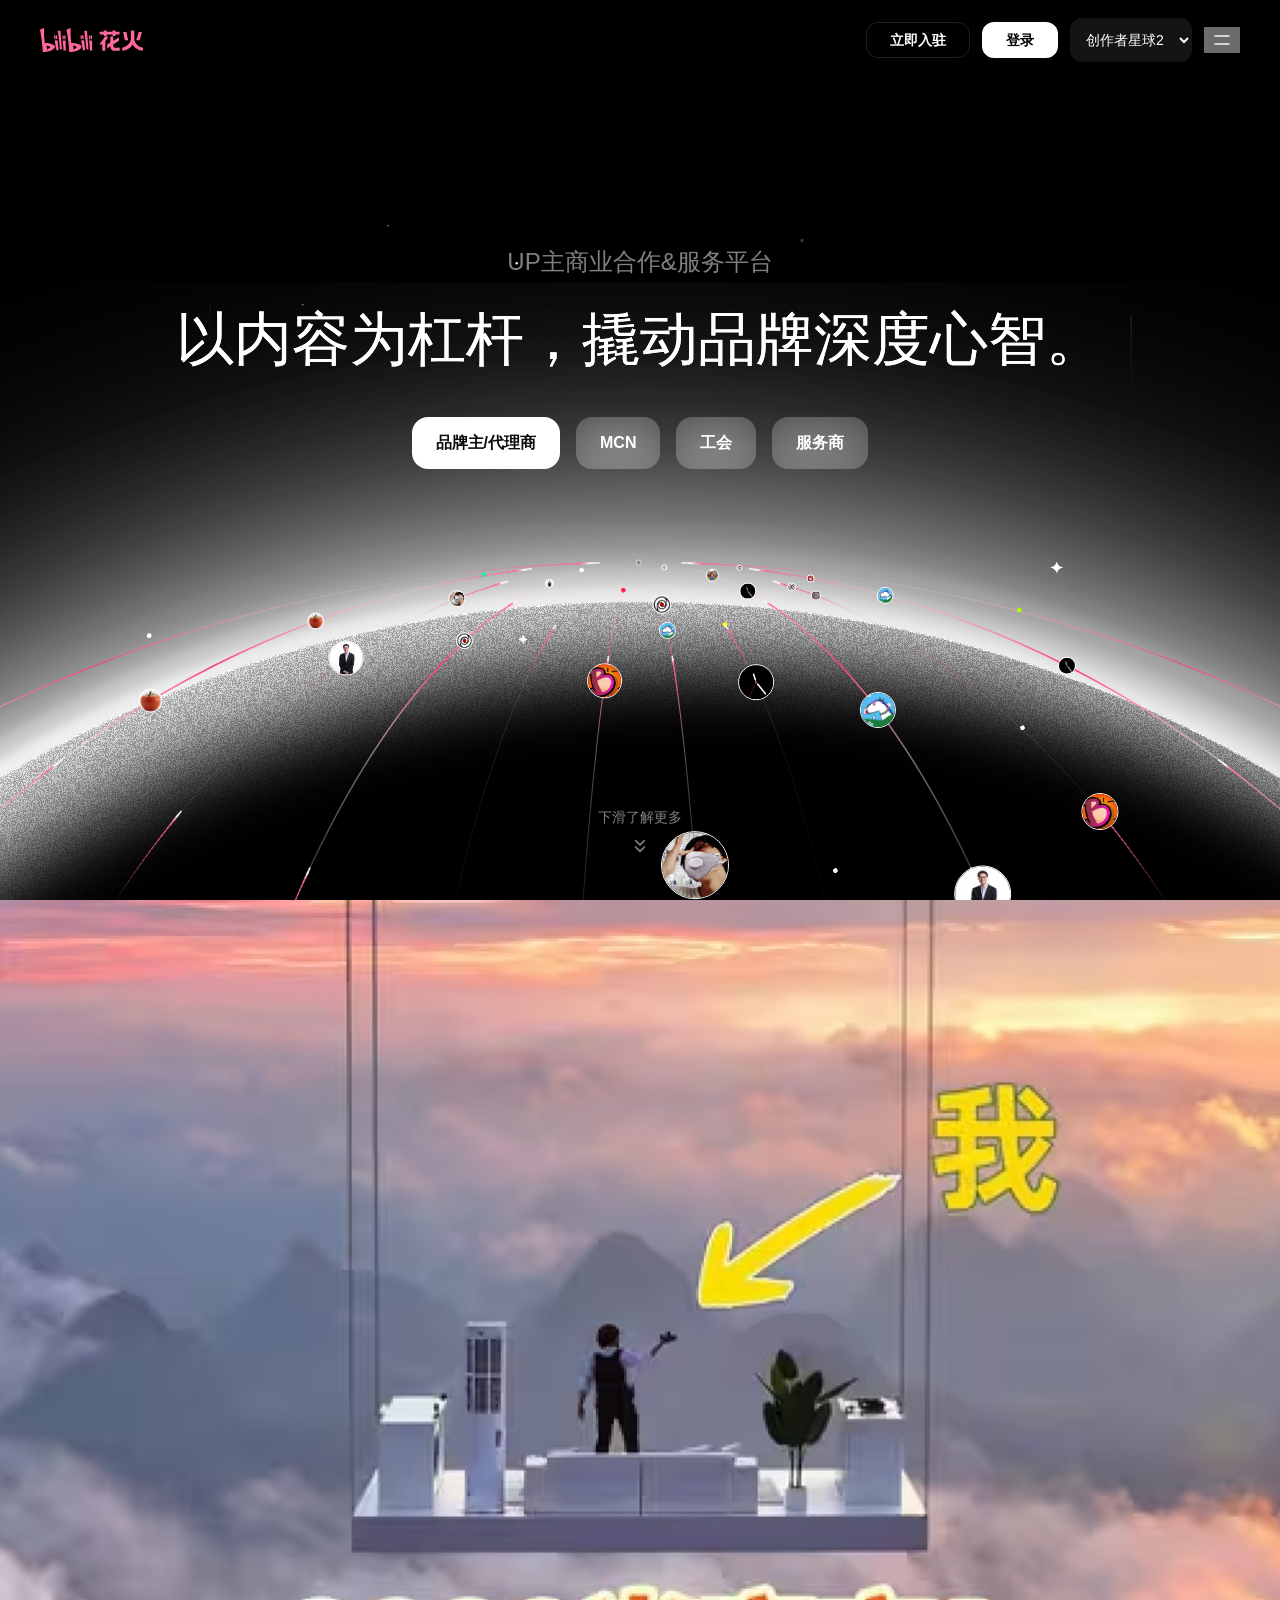
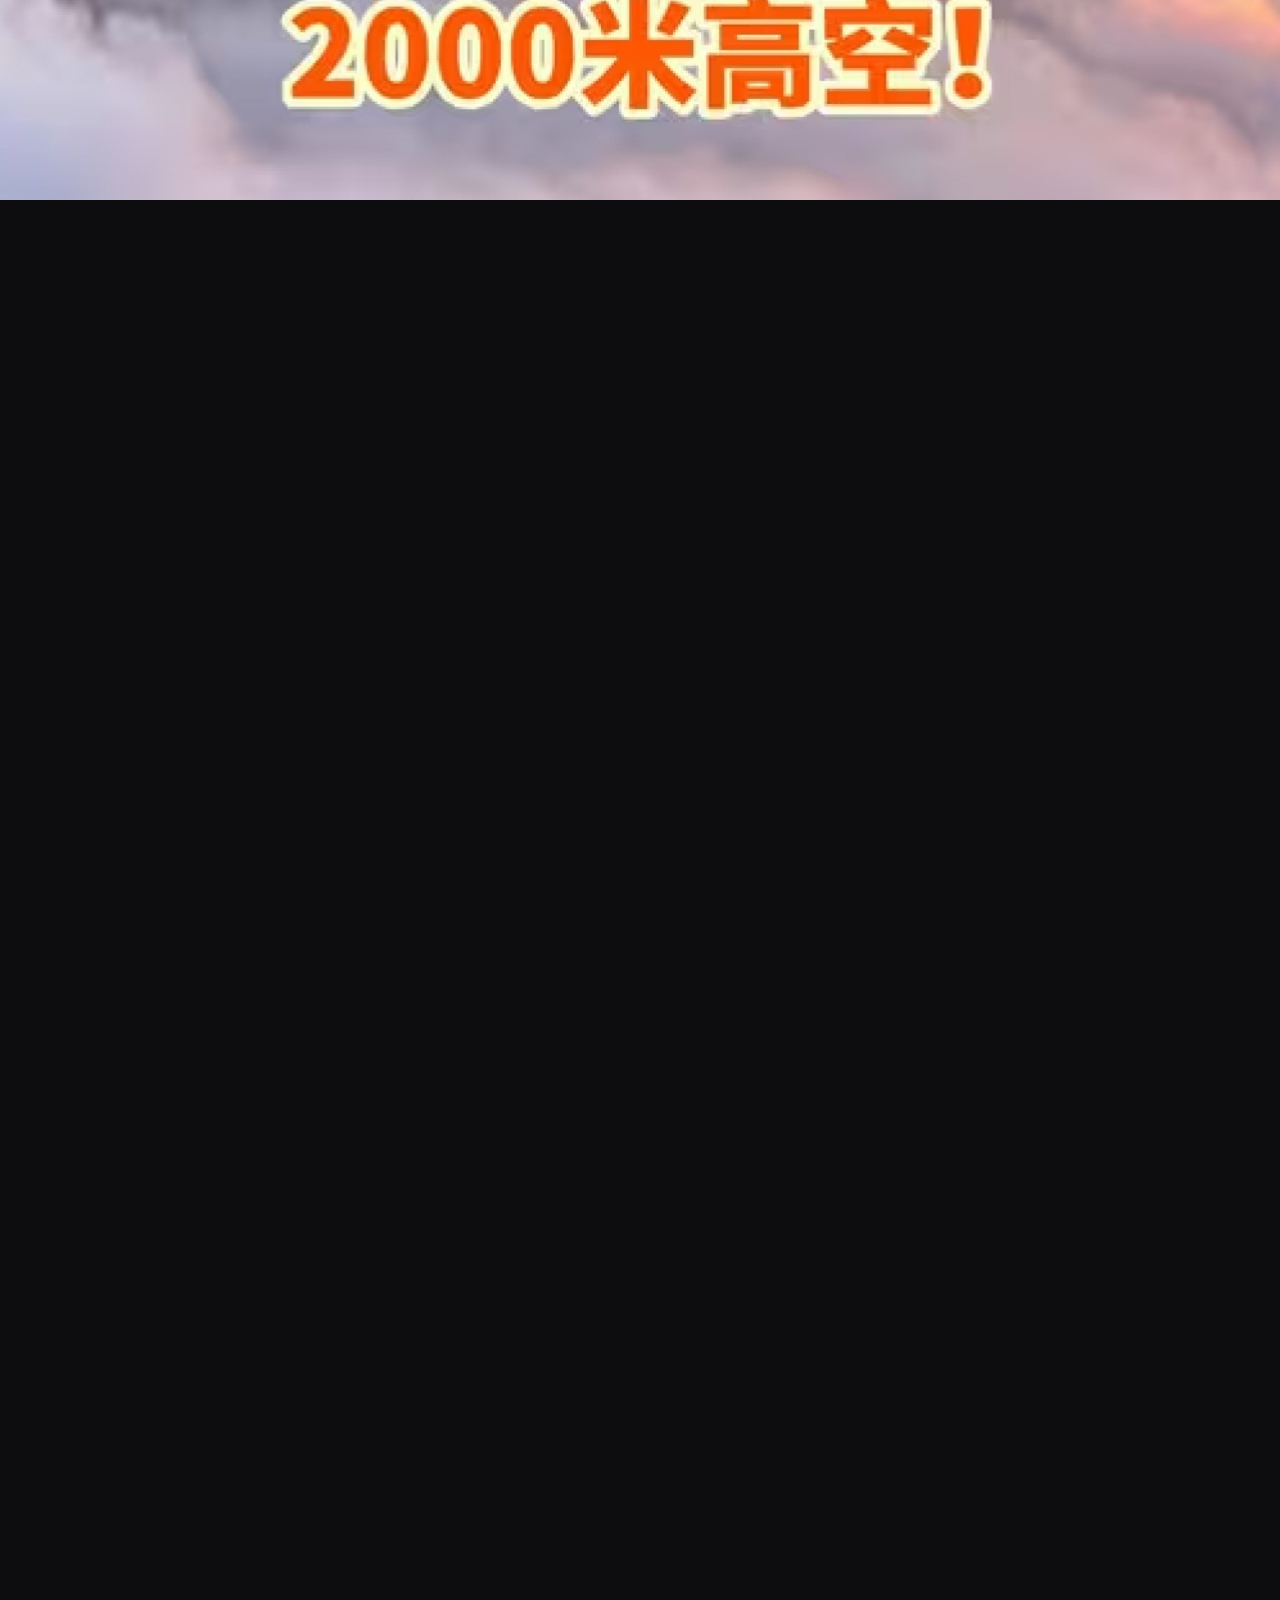
==== commit e83159ad: "Load planet artwork concurrently while preserving layer order" ====
--- a/scroll-demo-planet2.html
+++ b/scroll-demo-planet2.html
@@ -10,7 +10,7 @@
   <link rel="stylesheet" href="scroll-demo-planet2.css?v=20261126-planet2-hero-v2">
   <script src="assets/planet2-figma/manifest.js?v=20261126-planet2-hero-v2" defer></script>
   <script src="scroll-demo-planet2.js?v=20261126-planet2-hero-v2" defer></script>
-  <script src="scroll-demo-planet2-hero.js?v=20261126-planet2-hero-v2" defer></script>
+  <script src="scroll-demo-planet2-hero.js?v=20261126-planet2-hero-v3" defer></script>
 </head>
 <body>
   <a class="skip-link" href="#story">跳到主要内容</a>
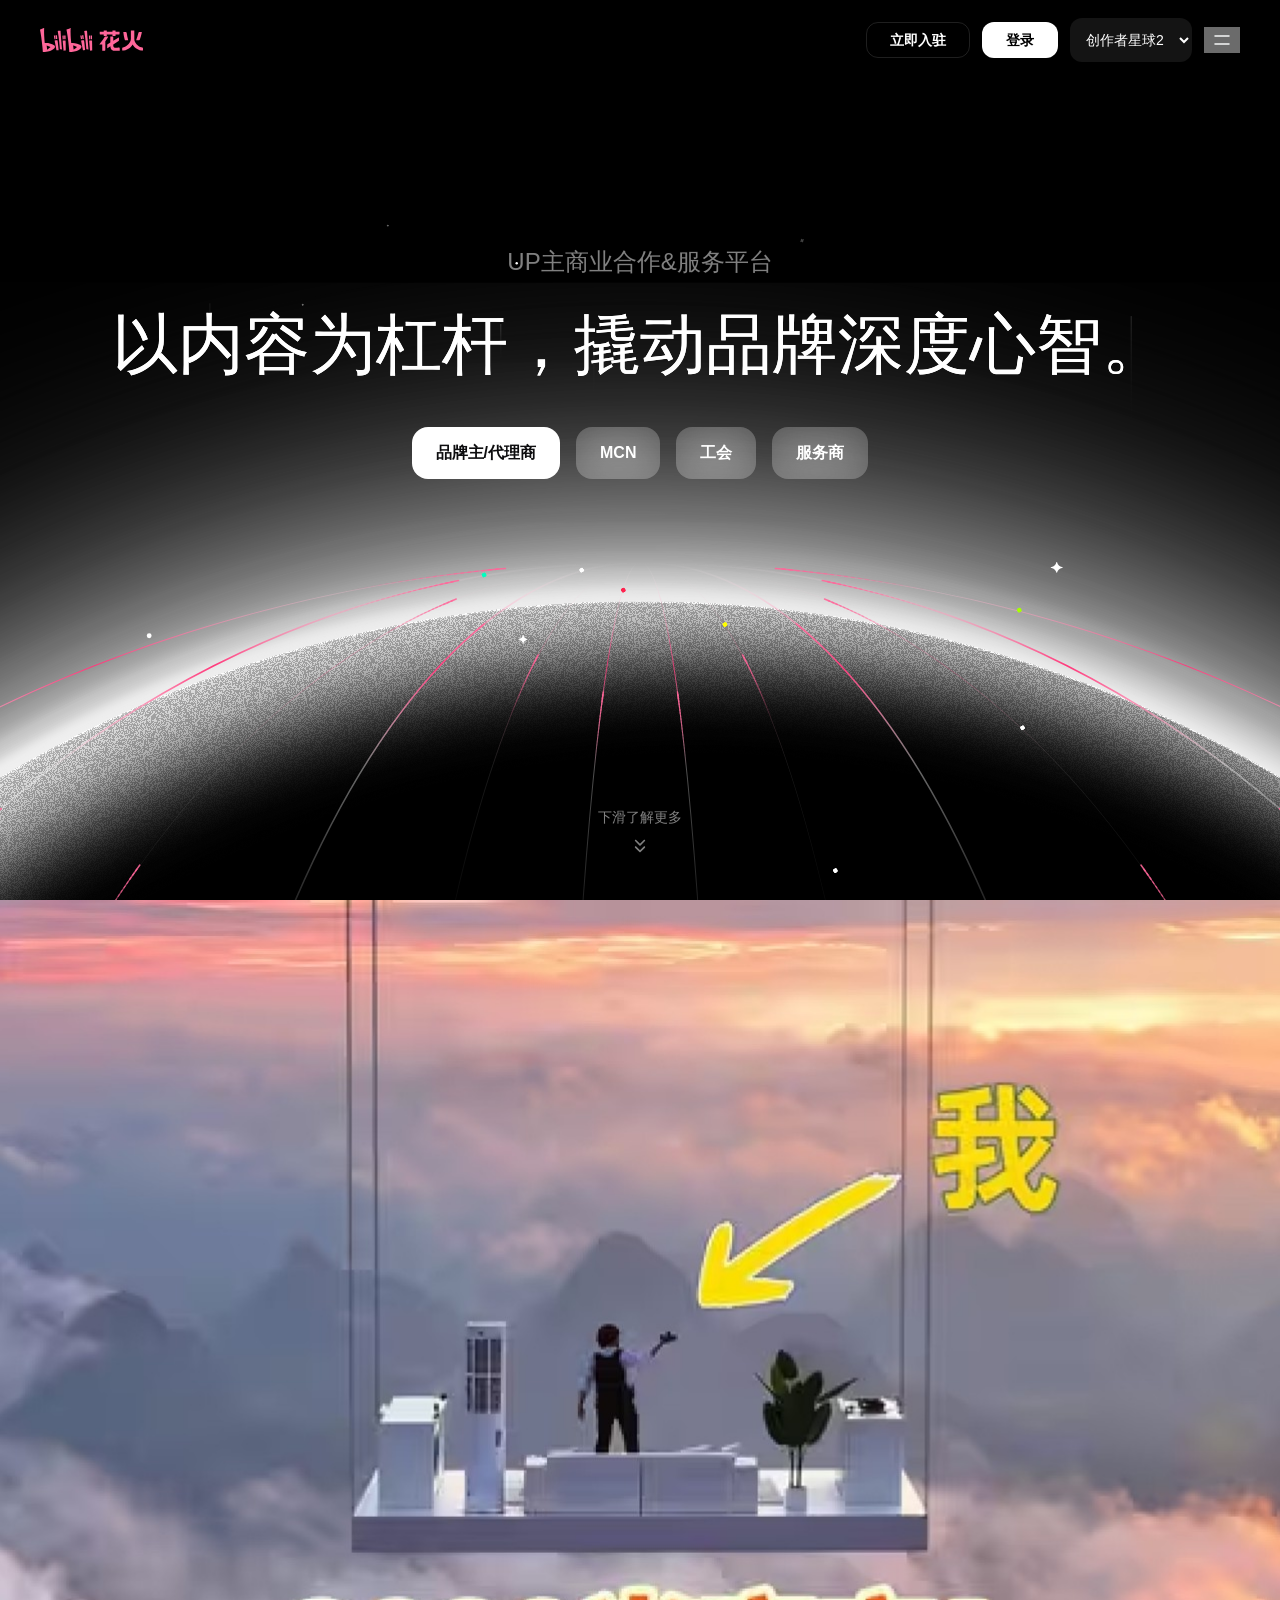
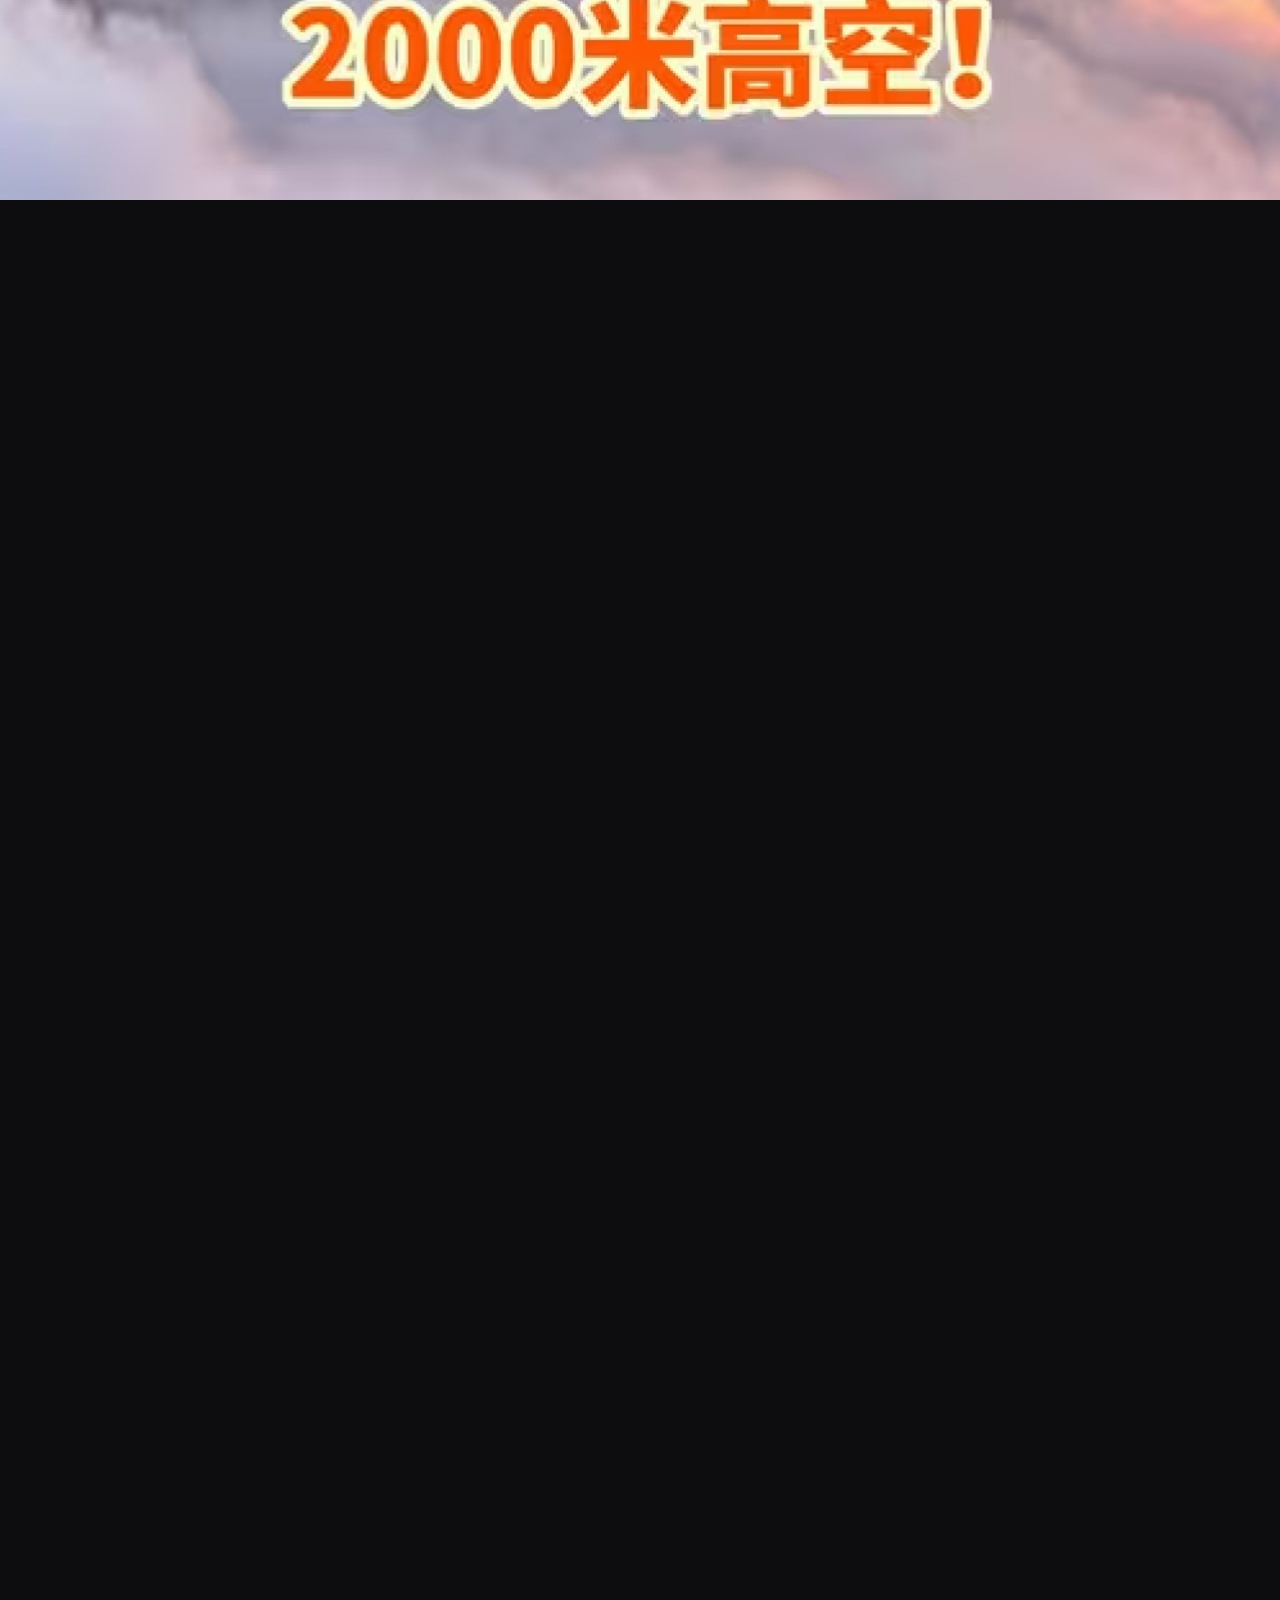
==== commit 2e9bdab1: "Refine pink flow, prevent portrait crowding, and enlarge hero headline" ====
--- a/scroll-demo-planet2.html
+++ b/scroll-demo-planet2.html
@@ -7,10 +7,10 @@
   <meta name="color-scheme" content="light dark">
   <script src="scroll-demo-theme-router.js?v=20261126-planet2-hero-v2"></script>
   <title>花火 · 创作者星球2</title>
-  <link rel="stylesheet" href="scroll-demo-planet2.css?v=20261126-planet2-hero-v2">
+  <link rel="stylesheet" href="scroll-demo-planet2.css?v=20261126-planet2-refine-v4">
   <script src="assets/planet2-figma/manifest.js?v=20261126-planet2-hero-v2" defer></script>
   <script src="scroll-demo-planet2.js?v=20261126-planet2-hero-v2" defer></script>
-  <script src="scroll-demo-planet2-hero.js?v=20261126-planet2-hero-v3" defer></script>
+  <script src="scroll-demo-planet2-hero.js?v=20261126-planet2-refine-v4" defer></script>
 </head>
 <body>
   <a class="skip-link" href="#story">跳到主要内容</a>
--- a/scroll-demo-planet2.css
+++ b/scroll-demo-planet2.css
@@ -1343,7 +1343,8 @@
 /* Creator planet 2, Figma 223:22581. This scope leaves the original theme intact.
    Coordinates and authored effects are expressed as page-specific design tokens. */
 html[data-hero-variant="planet2"] {
-  --display:clamp(40px,4.5vw,72px);
+  --planet2-title-increase:var(--space-8);
+  --display:calc(clamp(40px,4.5vw,72px) + var(--planet2-title-increase));
   --planet2-font-family:"PingFang SC",-apple-system,BlinkMacSystemFont,"Microsoft YaHei",sans-serif;
   --planet2-copy-top:clamp(160px,27.333333svh,300px);
   --planet2-title-leading:1.3;
@@ -1511,7 +1512,7 @@
 }
 @media (max-width:760px) {
   html[data-hero-variant="planet2"] {
-    --display:clamp(26px,6.9vw,44px); --planet2-copy-top:clamp(140px,20svh,210px);
+    --display:min(calc(clamp(26px,6.9vw,44px) + var(--planet2-title-increase)),calc((100vw - var(--space-48))/9)); --planet2-copy-top:clamp(140px,20svh,210px);
     --planet2-kicker-size:var(--text-base); --planet2-kicker-leading:24px;
     --planet2-kicker-gap:var(--space-16); --planet2-action-top:var(--space-24);
     --planet2-button-gap:var(--space-12); --planet2-button-space:var(--space-12);
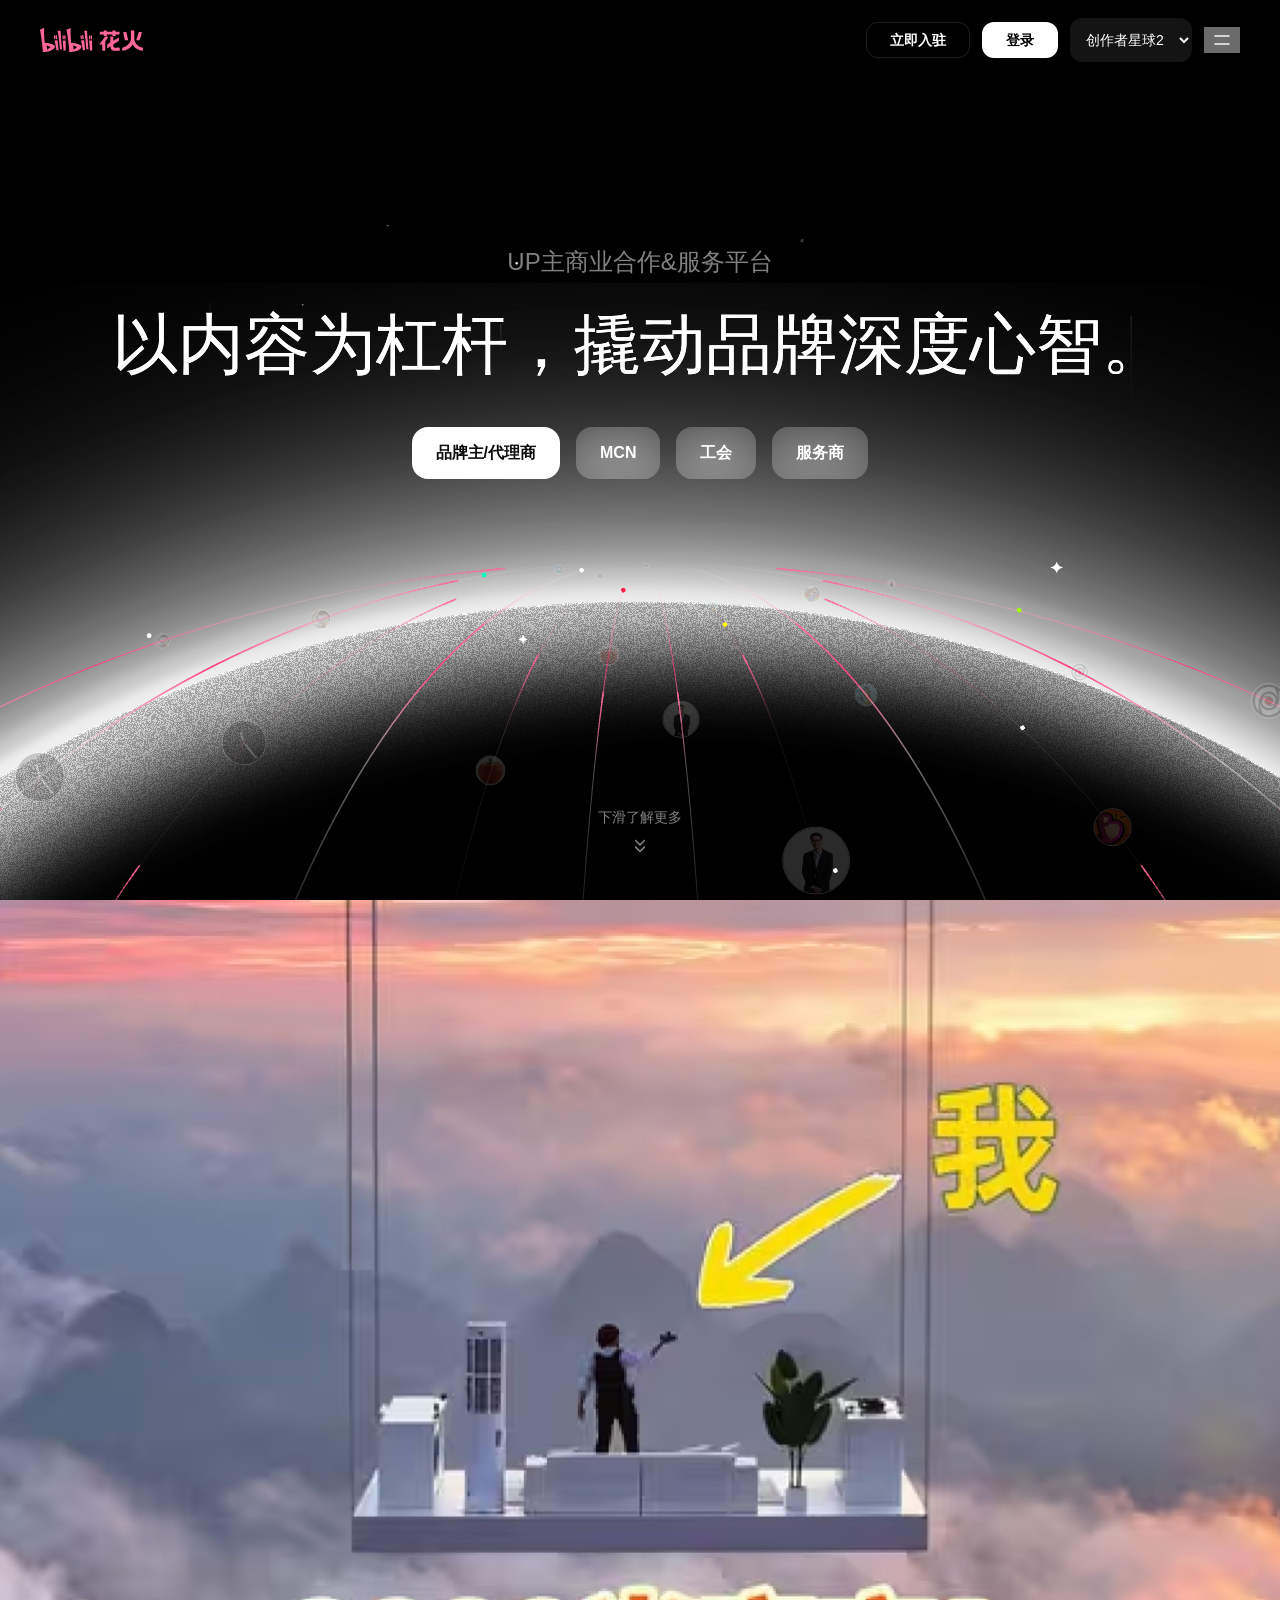
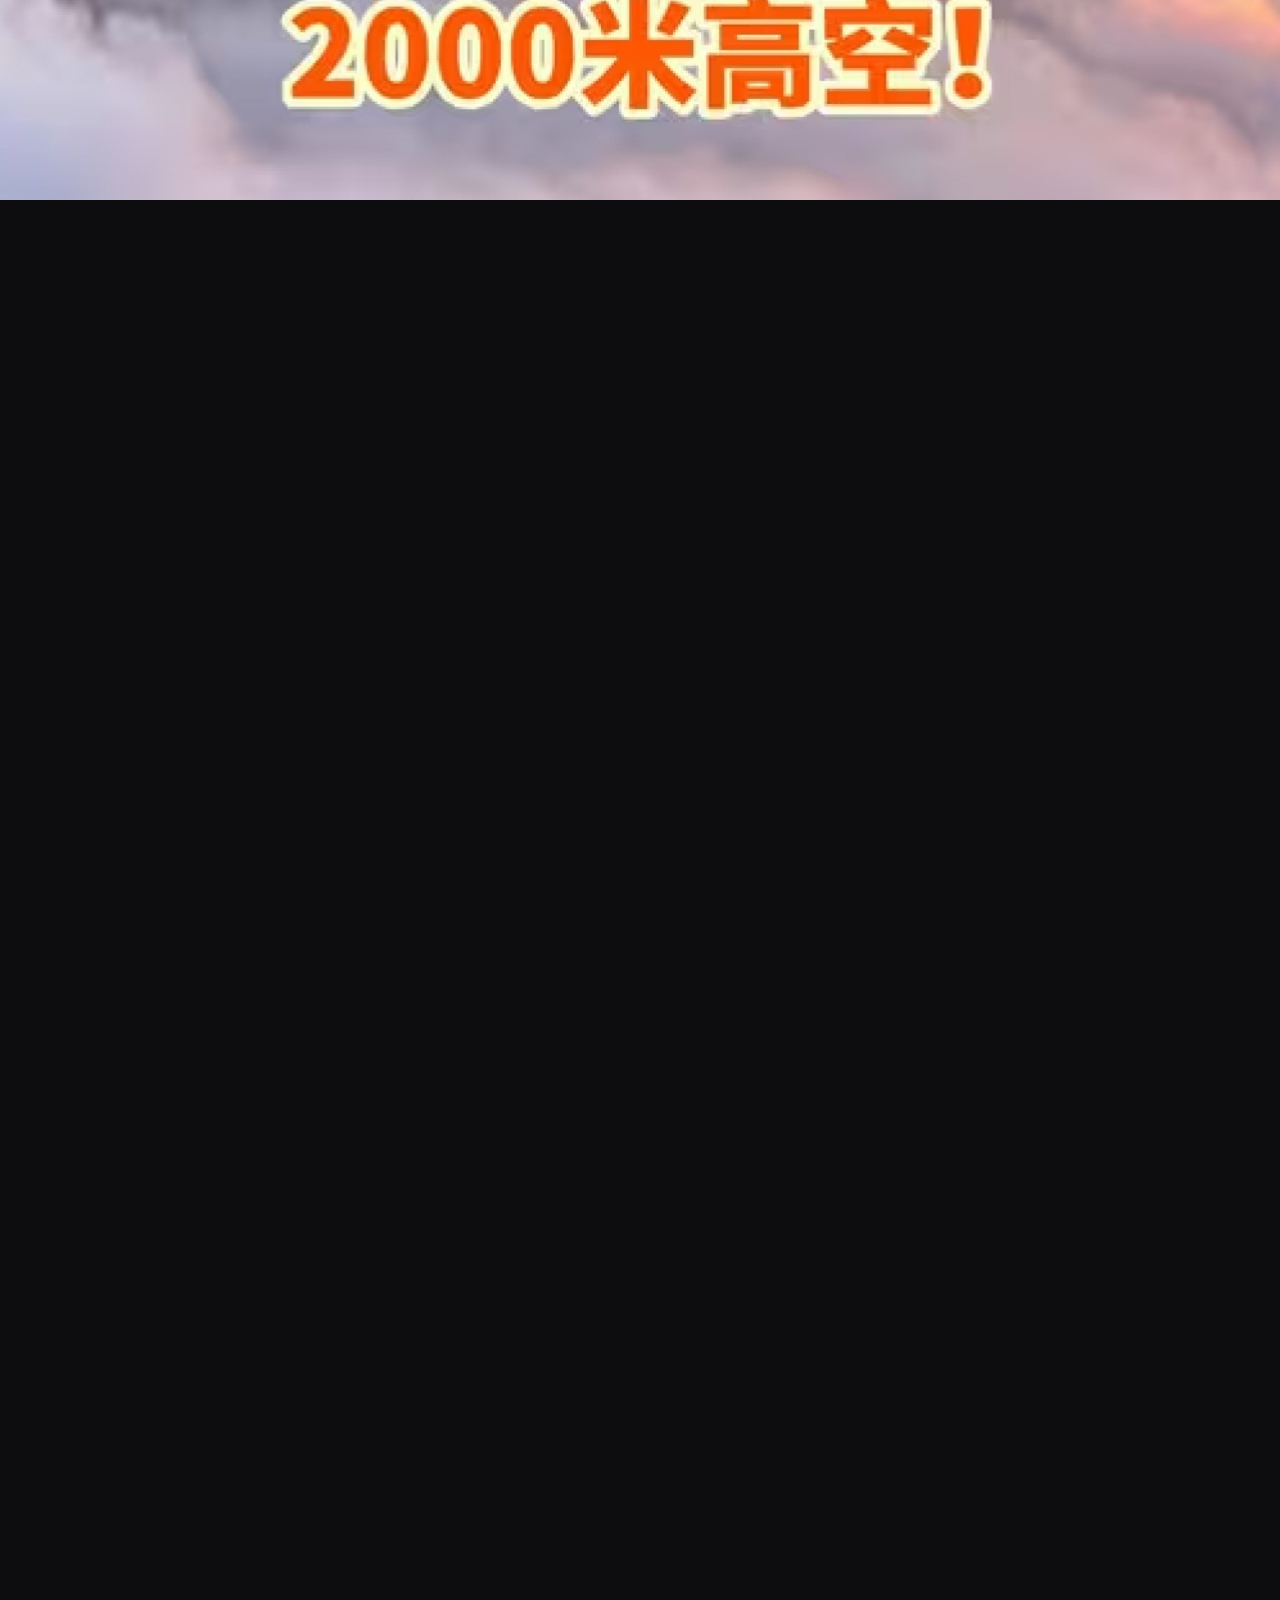
==== commit a9ed65c6: "Complete planet2 scroll storyboards and service overview" ====
--- a/scroll-demo-planet2.html
+++ b/scroll-demo-planet2.html
@@ -7,10 +7,12 @@
   <meta name="color-scheme" content="light dark">
   <script src="scroll-demo-theme-router.js?v=20261126-planet2-hero-v2"></script>
   <title>花火 · 创作者星球2</title>
-  <link rel="stylesheet" href="scroll-demo-planet2.css?v=20261126-planet2-refine-v4">
+  <link rel="stylesheet" href="scroll-demo-planet2.css?v=20261126-scroll-v1">
+  <link rel="stylesheet" href="scroll-demo-planet2-opening.css?v=20261126-scroll-v1">
+  <link rel="stylesheet" href="scroll-demo-planet2-services.css?v=20261126-scroll-v1">
   <script src="assets/planet2-figma/manifest.js?v=20261126-planet2-hero-v2" defer></script>
-  <script src="scroll-demo-planet2.js?v=20261126-planet2-hero-v2" defer></script>
-  <script src="scroll-demo-planet2-hero.js?v=20261126-planet2-refine-v4" defer></script>
+  <script src="scroll-demo-planet2.js?v=20261126-scroll-v1" defer></script>
+  <script src="scroll-demo-planet2-hero.js?v=20261126-scroll-v1" defer></script>
 </head>
 <body>
   <a class="skip-link" href="#story">跳到主要内容</a>
@@ -73,13 +75,13 @@
         <section class="story-scene scene-values" data-scene="values" aria-labelledby="values-title">
           <div class="section-heading">
             <p class="scene-kicker"><span class="planet-original-label">UP主商业合作&amp;服务平台</span><span class="planet-only" data-planet-title-target><span data-handoff-line>以内容为杠杆，</span><span data-handoff-line>撬动品牌深度心智。</span></span></p>
-            <h2 id="values-title"><span class="planet-original-label" data-opening-line>以内容为杠杆，</span> <span class="planet-original-label" data-opening-line>撬动品牌深度心智。</span><span class="planet-only">从一次合作开始，把内容变成可持续的品牌资产。</span></h2>
+            <h2 id="values-title"><span class="planet-original-label" data-opening-line>以内容为杠杆，</span> <span class="planet-original-label" data-opening-line>撬动品牌深度心智。</span><span class="planet-only">把内容变成可持续的品牌资产</span></h2>
             <p>从一次合作开始，把内容变成可持续的品牌资产。</p>
           </div>
           <div class="value-grid" data-values>
             <article class="value-card t-tilt"><div class="value-card-surface t-tilt-card"><svg class="value-graphic planet-original-graphic" aria-hidden="true" focusable="false" width="72" height="72" viewBox="0 0 72 72" fill="none" xmlns="http://www.w3.org/2000/svg">
 <path d="M44.3193 1.52393C48.5574 1.52393 52.6321 2.24136 56.4248 3.56201C57.2067 3.83452 57.6196 4.68914 57.3477 5.47119C57.2543 5.7392 57.0915 5.9626 56.8877 6.13135C56.8769 6.1405 56.8655 6.14887 56.8545 6.15771C56.8389 6.16989 56.8236 6.18232 56.8076 6.19385C56.5587 6.37764 56.2521 6.48779 55.9189 6.48779C51.5305 6.48785 47.3396 7.32362 43.4951 8.84424C59.0537 13.1373 70.4804 27.3877 70.4805 44.3101C70.4805 48.5476 69.7632 52.6213 68.4424 56.4136C68.191 57.1354 67.4435 57.5415 66.7148 57.3862C66.7129 57.3858 66.7109 57.3857 66.709 57.3853C66.6783 57.3786 66.6478 57.3705 66.6172 57.3618C66.5915 57.3548 66.5661 57.3477 66.541 57.3394C66.5382 57.3384 66.535 57.3384 66.5322 57.3374C66.5269 57.3355 66.5219 57.3325 66.5166 57.3306C65.9327 57.1254 65.5131 56.5713 65.5127 55.9175C65.5127 51.5296 64.6767 47.3386 63.1562 43.4946C58.8624 59.0511 44.611 70.476 27.6875 70.4761C23.4494 70.4761 19.3748 69.7587 15.582 68.438C14.8003 68.1655 14.3875 67.3107 14.6592 66.5288C14.7364 66.3071 14.8617 66.1157 15.0176 65.9604C15.0239 65.954 15.0297 65.9472 15.0361 65.9409C15.0556 65.9222 15.0753 65.9038 15.0957 65.8862C15.12 65.8648 15.1452 65.8445 15.1709 65.8247C15.1748 65.8218 15.1787 65.8188 15.1826 65.8159C15.4341 65.6254 15.7472 65.5113 16.0869 65.5112C20.4756 65.5112 24.6671 64.6755 28.5117 63.1548C12.9533 58.8616 1.52738 44.6112 1.52734 27.689C1.52739 23.4514 2.24463 19.3777 3.56543 15.5854C3.83053 14.825 4.64616 14.4139 5.41016 14.6421C5.42324 14.6459 5.43629 14.6497 5.44922 14.6538C5.45791 14.6567 5.46692 14.6586 5.47559 14.6616C5.49119 14.6671 5.50618 14.6743 5.52148 14.6802C5.55123 14.6914 5.58056 14.7033 5.60938 14.7163C5.6156 14.7192 5.62176 14.7222 5.62793 14.7251C6.13809 14.9646 6.492 15.4818 6.49219 16.0825C6.49219 20.471 7.32965 24.6619 8.85059 28.5063C13.144 12.9493 27.3954 1.52413 44.3193 1.52393ZM44.3193 4.52393C27.3355 4.52415 13.2756 17.0536 10.8848 33.3716C10.7758 34.1152 10.1386 34.6485 9.40918 34.6519C9.40332 34.6519 9.39746 34.6518 9.3916 34.6519C9.3569 34.6516 9.32216 34.6506 9.28711 34.6479C9.26292 34.6463 9.23888 34.6439 9.21484 34.6411C9.20432 34.6398 9.19317 34.6397 9.18262 34.6382C9.17503 34.6371 9.1677 34.6345 9.16016 34.6333C9.12272 34.6275 9.08567 34.6204 9.04883 34.6118C9.03967 34.6096 9.03057 34.6073 9.02148 34.605C8.63325 34.507 8.28442 34.2563 8.0752 33.8784C6.57203 31.1635 5.40354 28.2381 4.62207 25.1587C4.56027 25.9939 4.52735 26.8377 4.52734 27.689C4.52738 44.671 17.0584 58.7292 33.3789 61.1196C34.1692 61.2356 34.7225 61.9491 34.6533 62.7349C34.6525 62.7449 34.6514 62.7552 34.6504 62.7651C34.6484 62.7838 34.6482 62.8031 34.6455 62.8218C34.6437 62.8342 34.6398 62.8466 34.6377 62.8589C34.6328 62.8883 34.6267 62.9177 34.6201 62.9468C34.617 62.9601 34.6138 62.9737 34.6104 62.9868C34.6003 63.0263 34.5884 63.0655 34.5752 63.104C34.5729 63.1104 34.5707 63.1172 34.5684 63.1235C34.4495 63.454 34.216 63.7448 33.8848 63.9282C31.1699 65.4312 28.2443 66.5989 25.165 67.3804C25.9978 67.4418 26.8388 67.4761 27.6875 67.4761C44.6713 67.4759 58.731 54.9462 61.1221 38.6284C61.2309 37.8852 61.8677 37.352 62.5967 37.3481C62.6025 37.3481 62.6084 37.3482 62.6143 37.3481C62.6496 37.3484 62.685 37.3493 62.7207 37.3521C62.7433 37.3536 62.7657 37.3563 62.7881 37.3589C62.7999 37.3603 62.8123 37.3601 62.8242 37.3618C62.8331 37.3631 62.8418 37.3662 62.8506 37.3677C62.884 37.373 62.9173 37.3787 62.9502 37.3862C62.9636 37.3894 62.977 37.3925 62.9902 37.396C63.0304 37.4063 63.0702 37.4185 63.1094 37.4321C63.1143 37.4339 63.1191 37.4362 63.124 37.438C63.4548 37.5567 63.7461 37.79 63.9297 38.1216C65.4338 40.8383 66.6033 43.7656 67.3848 46.8472C67.4469 46.0097 67.4805 45.1637 67.4805 44.3101C67.4804 27.3282 54.9492 13.2699 38.6289 10.8794C37.8855 10.7704 37.3522 10.133 37.3486 9.40381C37.3486 9.39799 37.3486 9.39205 37.3486 9.38623C37.3489 9.35157 37.3499 9.31675 37.3525 9.28174C37.3542 9.25792 37.3566 9.23412 37.3594 9.21045C37.3607 9.19952 37.3607 9.18819 37.3623 9.17725C37.3635 9.16906 37.3659 9.16096 37.3672 9.15283C37.3727 9.11774 37.3798 9.08292 37.3877 9.04834C37.3905 9.03628 37.3933 9.02414 37.3965 9.01221C37.4066 8.97268 37.4184 8.93361 37.4316 8.89502C37.4339 8.88854 37.4361 8.88192 37.4385 8.87549C37.5573 8.54523 37.7901 8.25424 38.1211 8.0708C40.8357 6.56793 43.7608 5.39913 46.8398 4.61768C46.0078 4.55635 45.1673 4.52393 44.3193 4.52393ZM36.4277 24.0327C43.4699 24.0327 49.1797 29.7409 49.1797 36.7827C49.1797 43.8245 43.4699 49.5327 36.4277 49.5327C29.3859 49.5324 23.6768 43.8243 23.6768 36.7827C23.6768 29.7411 29.3859 24.0331 36.4277 24.0327ZM36.4277 27.0327C31.0424 27.0331 26.6768 31.3983 26.6768 36.7827C26.6768 42.1671 31.0424 46.5324 36.4277 46.5327C41.8133 46.5327 46.1797 42.1673 46.1797 36.7827C46.1797 31.3981 41.8134 27.0327 36.4277 27.0327Z" fill="currentColor" fill-opacity="0.3"/>
-</svg><img class="value-graphic planet-only" src="assets/planet-figma/values-icon-1.svg" width="72" height="72" alt="" aria-hidden="true"><div><h3>破圈共创</h3><p>跨圈层连接多元兴趣，以内容共创拓展品牌触点，持续驱动品牌新增长。</p></div><div class="t-tilt-glare" aria-hidden="true"></div></div></article>
+</svg><img class="value-graphic planet-only" src="assets/planet2-figma/value-icon-1.svg" width="56" height="56" alt="" aria-hidden="true"><div><h3>破圈共创</h3><p>跨圈层连接多元兴趣，以内容共创拓展品牌触点，持续驱动品牌新增长。</p></div><div class="t-tilt-glare" aria-hidden="true"></div></div></article>
             <article class="value-card t-tilt"><div class="value-card-surface t-tilt-card"><svg class="value-graphic planet-original-graphic" aria-hidden="true" focusable="false" width="72" height="72" viewBox="0 0 72 72" fill="none" xmlns="http://www.w3.org/2000/svg">
 <g clip-path="url(#clip0_179_16445)">
 <path d="M41.3262 43.5161C44.7513 43.5162 47.5283 46.2931 47.5283 49.7183C47.5283 50.8859 47.2037 51.9771 46.6426 52.9097C51.9351 52.7728 57.0379 50.8736 61.1338 47.5005L63.165 45.8276C66.6453 42.9621 71.8905 45.4375 71.8906 49.9458V50.3481C71.8905 53.0009 70.7039 55.5143 68.6562 57.2007L67.9629 57.772C59.9892 64.3385 49.9809 67.9301 39.6514 67.9302H1.61133C0.783046 67.9302 0.111564 67.2584 0.111328 66.4302C0.111431 65.6018 0.782964 64.9302 1.61133 64.9302H39.6514C49.285 64.9301 58.6191 61.5807 66.0557 55.4565L66.75 54.8853C68.1055 53.7687 68.8905 52.1043 68.8906 50.3481V49.9458C68.8905 47.973 66.5954 46.8895 65.0723 48.1431L63.04 49.8159C58.2488 53.7617 52.2352 55.9194 46.0283 55.9194H41.3662C41.3529 55.9195 41.3395 55.9204 41.3262 55.9204H31.292C30.9296 55.9203 30.5972 55.7916 30.3379 55.5776C30.3009 55.5471 30.2653 55.5148 30.2314 55.481C29.96 55.2095 29.7921 54.8345 29.792 54.4204C29.792 53.8257 30.1387 53.3124 30.6406 53.0698C30.8379 52.9743 31.059 52.9194 31.293 52.9194H41.3672C43.1165 52.8973 44.5282 51.4728 44.5283 49.7183C44.5283 47.9499 43.0945 46.5162 41.3262 46.5161H26.9736C25.1701 46.5161 24.394 46.5191 23.6436 46.6128C22.5046 46.7551 21.3905 47.0533 20.333 47.4995C19.6363 47.7935 18.9623 48.1797 17.4004 49.0815C15.901 49.9472 15.0428 50.4454 14.1348 50.8286C12.8236 51.3819 11.4424 51.7518 10.0303 51.9282C9.05219 52.0504 8.05987 52.0483 6.32812 52.0483H3.41113C2.58289 52.0483 1.91143 51.3765 1.91113 50.5483C1.91113 49.7199 2.58271 49.0483 3.41113 49.0483H6.32812C8.13175 49.0483 8.90778 49.0454 9.6582 48.9517C10.7971 48.8094 11.9113 48.5112 12.9687 48.0649C13.6655 47.7709 14.3386 47.3846 15.9004 46.4829C17.3999 45.6171 18.258 45.1191 19.166 44.7358C20.4774 44.1824 21.8591 43.8117 23.2715 43.6353C24.2496 43.5131 25.2419 43.5161 26.9736 43.5161H41.3262ZM16.5098 4.06982C26.0367 4.0699 34.1739 10.0171 37.4141 18.4009C40.6542 10.0171 48.7914 4.06998 58.3184 4.06982H61.4902L61.4893 5.56982C61.4891 17.9433 51.4585 27.9741 39.085 27.9741H38.9141V36.2876C38.9141 36.9607 38.4709 37.5303 37.8603 37.7202L37.7168 37.7573C37.6678 37.7674 37.618 37.7746 37.5674 37.7798C37.517 37.7849 37.4658 37.7876 37.4141 37.7876C37.3623 37.7876 37.3112 37.7849 37.2607 37.7798C37.1598 37.7695 37.0618 37.7495 36.9678 37.7202C36.733 37.6471 36.5231 37.5178 36.3535 37.3481C36.2518 37.2464 36.1649 37.1299 36.0957 37.0024C36.0726 36.96 36.0512 36.9164 36.0322 36.8716C35.9943 36.7819 35.9643 36.6879 35.9443 36.5903C35.9243 36.4927 35.9141 36.3912 35.9141 36.2876V27.9741H35.7432C23.3697 27.974 13.339 17.9433 13.3389 5.56982L13.3379 4.06982H16.5098ZM16.3955 7.06982C17.1614 17.0855 25.5313 24.974 35.7432 24.9741H35.8564C35.0905 14.9585 26.7216 7.06992 16.5098 7.06982H16.3955ZM58.3184 7.06982C48.1066 7.07002 39.7376 14.9586 38.9717 24.9741H39.085C49.2969 24.9741 57.6667 17.0856 58.4326 7.06982H58.3184Z" fill="currentColor" fill-opacity="0.3"/>
@@ -89,19 +91,35 @@
 <rect width="72" height="72" fill="currentColor"/>
 </clipPath>
 </defs>
-</svg><img class="value-graphic planet-only" src="assets/planet-figma/values-icon-2.svg" width="72" height="72" alt="" aria-hidden="true"><div><h3>生态普惠</h3><p>让肩腰部达人被看见，以真实表达连接细分人群，释放多元创作者的影响力。</p></div><div class="t-tilt-glare" aria-hidden="true"></div></div></article>
+</svg><img class="value-graphic planet-only" src="assets/planet2-figma/value-icon-2.svg" width="56" height="56" alt="" aria-hidden="true"><div><h3>生态普惠</h3><p>让肩腰部达人被看见，以真实表达连接细分人群，释放多元创作者的影响力。</p></div><div class="t-tilt-glare" aria-hidden="true"></div></div></article>
             <article class="value-card t-tilt"><div class="value-card-surface t-tilt-card"><svg class="value-graphic planet-original-graphic" aria-hidden="true" focusable="false" width="72" height="72" viewBox="0 0 72 72" fill="none" xmlns="http://www.w3.org/2000/svg">
 <path d="M49.5527 1.70605C53.0089 1.70625 55.2422 5.11351 55.2422 8.52637V9.95605C55.2422 12.6681 54.3756 15.2727 53.5791 17.4844H62.9697C64.0648 17.4844 64.9766 17.4833 65.7188 17.5439C66.4784 17.606 67.1918 17.7404 67.8662 18.084C68.901 18.6113 69.7432 19.4525 70.2705 20.4873C70.6141 21.1617 70.7475 21.8752 70.8096 22.6348C70.8702 23.377 70.8691 24.2895 70.8691 25.3848V28.2158C70.8691 29.3111 70.8702 30.2236 70.8096 30.9658C70.7475 31.7254 70.614 32.4389 70.2705 33.1133C69.7432 34.1481 68.901 34.9893 67.8662 35.5166C67.1918 35.8602 66.4784 35.9946 65.7188 36.0566C64.9766 36.1173 64.0649 36.1162 62.9697 36.1162H62.9131L60.4229 57.6377C60.1938 59.6178 60.0135 61.1883 59.7676 62.4492C59.5181 63.7285 59.1814 64.804 58.584 65.7744C57.6105 67.3553 56.1951 68.6171 54.5127 69.4023C53.4801 69.8842 52.3727 70.0945 51.0732 70.1953C49.7923 70.2946 48.2113 70.2939 46.2178 70.2939H25.7793C23.7857 70.2939 22.2048 70.2947 20.9238 70.1953C19.6245 70.0945 18.5179 69.8842 17.4854 69.4023C15.8028 68.617 14.3866 67.3556 13.4131 65.7744C12.8156 64.804 12.48 63.7286 12.2305 62.4492C11.9846 61.1882 11.8033 59.618 11.5742 57.6377L9.08398 36.1162H9.0293C7.93403 36.1162 7.02152 36.1173 6.2793 36.0566C5.51967 35.9946 4.80625 35.8602 4.13184 35.5166C3.09706 34.9893 2.25579 34.1481 1.72852 33.1133C1.38486 32.4388 1.25056 31.7255 1.18848 30.9658C1.12784 30.2236 1.12891 29.3111 1.12891 28.2158V25.3848C1.12891 24.2895 1.12783 23.377 1.18848 22.6348C1.25057 21.8751 1.38489 21.1617 1.72852 20.4873C2.2558 19.4526 3.09712 18.6112 4.13184 18.084C4.80622 17.7404 5.5197 17.606 6.2793 17.5439C7.02152 17.4833 7.93404 17.4844 9.0293 17.4844H19.2715C18.475 15.2727 17.6074 12.6681 17.6074 9.95605V8.52637C17.6074 5.11357 19.8408 1.70638 23.2969 1.70605C29.234 1.70605 34.0907 5.95428 36.4248 11.8672C38.7589 5.95434 43.6157 1.70618 49.5527 1.70605ZM14.5547 57.293C14.7891 59.3193 14.9563 60.7546 15.1748 61.875C15.3897 62.9769 15.6348 63.6603 15.9678 64.2012C16.6338 65.283 17.6027 66.1463 18.7539 66.6836C19.3295 66.9522 20.0361 67.1172 21.1553 67.2041C22.2934 67.2924 23.7391 67.2939 25.7793 67.2939H34.499V36.1162H12.1045L14.5547 57.293ZM37.499 67.2939H46.2178C48.258 67.2939 49.7036 67.2924 50.8418 67.2041C51.9609 67.1173 52.6676 66.9521 53.2432 66.6836C54.3943 66.1463 55.3632 65.2829 56.0293 64.2012C56.3623 63.6603 56.6073 62.9769 56.8223 61.875C57.0407 60.7546 57.2089 59.3193 57.4434 57.293L59.8926 36.1162H37.499V67.2939ZM9.0293 20.4844C7.88457 20.4844 7.11517 20.4858 6.52344 20.5342C5.94989 20.5811 5.67522 20.6646 5.49414 20.7568C5.02379 20.9965 4.64106 21.3793 4.40137 21.8496C4.30915 22.0307 4.22562 22.3052 4.17871 22.8789C4.13036 23.4706 4.12891 24.24 4.12891 25.3848V28.2158C4.12891 29.3606 4.13037 30.1299 4.17871 30.7217C4.22561 31.2954 4.30915 31.5699 4.40137 31.751C4.64105 32.2214 5.02374 32.6041 5.49414 32.8438C5.67522 32.936 5.94977 33.0195 6.52344 33.0664C7.11517 33.1147 7.88456 33.1162 9.0293 33.1162H62.9697C64.1144 33.1162 64.8829 33.1147 65.4746 33.0664C66.0487 33.0195 66.3238 32.936 66.5049 32.8438C66.9751 32.604 67.3571 32.2212 67.5967 31.751C67.6889 31.5699 67.7734 31.2955 67.8203 30.7217C67.8687 30.1299 67.8691 29.3606 67.8691 28.2158V25.3848C67.8691 24.24 67.8687 23.4706 67.8203 22.8789C67.7734 22.305 67.6889 22.0307 67.5967 21.8496C67.3571 21.3793 66.9751 20.9965 66.5049 20.7568C66.3238 20.6646 66.0487 20.5811 65.4746 20.5342C64.8829 20.4858 64.1144 20.4844 62.9697 20.4844H9.0293ZM23.2969 4.70605C22.1255 4.70644 20.6074 6.06343 20.6074 8.52637V9.95605C20.6074 12.5044 21.5463 14.9354 22.46 17.4844H34.7832C33.8848 9.99387 28.8322 4.70605 23.2969 4.70605ZM49.5527 4.70605C44.0175 4.70622 38.9648 9.99397 38.0664 17.4844H50.3887C51.3024 14.9353 52.2422 12.5046 52.2422 9.95605V8.52637C52.2422 6.06329 50.7241 4.70628 49.5527 4.70605Z" fill="currentColor" fill-opacity="0.3"/>
-</svg><img class="value-graphic planet-only" src="assets/planet-figma/values-icon-3.svg" width="72" height="72" alt="" aria-hidden="true"><div><h3>深度定制</h3><p>让品牌诉求融入创作，以高契合度传递内容价值，打造用户愿意观看的表达。</p></div><div class="t-tilt-glare" aria-hidden="true"></div></div></article>
+</svg><img class="value-graphic planet-only" src="assets/planet2-figma/value-icon-3.svg" width="56" height="56" alt="" aria-hidden="true"><div><h3>深度定制</h3><p>让品牌诉求融入创作，以高契合度传递内容价值，打造用户愿意观看的表达。</p></div><div class="t-tilt-glare" aria-hidden="true"></div></div></article>
             <article class="value-card t-tilt"><div class="value-card-surface t-tilt-card"><svg class="value-graphic planet-original-graphic" aria-hidden="true" focusable="false" width="72" height="72" viewBox="0 0 72 72" fill="none" xmlns="http://www.w3.org/2000/svg">
 <path d="M37.998 2.14941C58.1273 2.14955 67.4841 18.9855 67.4844 29.8867C67.4844 36.1402 65.4457 41.112 63.0117 45.2979C61.8017 47.3787 60.4834 49.284 59.2803 51.0322C58.0619 52.8026 56.9765 54.3922 56.1494 55.9316C55.859 56.4722 55.7986 56.5947 55.7285 56.8662C55.6783 57.0606 55.6417 57.4608 55.6553 57.6611C55.6734 57.9273 55.7296 58.1326 55.9902 58.9512L59.1387 68.8359L57.709 69.291L56.2803 69.7461L53.1318 59.8613C52.8995 59.1317 52.7096 58.562 52.6621 57.8643C52.6268 57.3437 52.6939 56.6225 52.8242 56.1172C52.9956 55.4534 53.2228 55.0404 53.5068 54.5117C54.4255 52.8019 55.608 51.0756 56.8086 49.3311C58.0245 47.5643 59.2765 45.7548 60.4189 43.79C62.69 39.8843 64.4844 35.4369 64.4844 29.8867C64.4841 20.2475 56.1014 5.14955 37.998 5.14941C23.9422 5.14941 17.2226 16.1952 14.5205 23.6768C14.2679 24.3761 14.1834 24.6169 14.1045 25.0352C14.0447 25.3523 14.002 25.8815 14.0107 26.2041C14.0221 26.6214 14.0848 26.9711 14.2715 27.9561L14.7832 30.6582C14.8157 30.8296 14.8881 31.1559 14.8711 31.4951C14.8579 31.7588 14.8026 32.0191 14.708 32.2656C14.5864 32.5824 14.3891 32.8514 14.29 32.9951L7.98047 42.1445L13.4434 47.2998C13.5415 47.3924 13.711 47.545 13.8691 47.7393L14.0205 47.9473L14.124 48.123C14.1876 48.2427 14.2408 48.3677 14.2842 48.4961L14.3418 48.6914L14.3887 48.9443C14.4214 49.1926 14.416 49.4198 14.416 49.5547V57.752C14.416 58.6422 14.421 58.9007 14.4482 59.0684C14.6602 60.3735 15.8524 61.2884 17.168 61.1553C17.337 61.1381 17.5883 61.0759 18.4473 60.8457C19.182 60.6488 19.7293 60.4971 20.2021 60.4492C23.0964 60.1565 25.7182 62.1677 26.1846 65.0391C26.2608 65.5083 26.2559 66.0761 26.2559 66.8369V69.291H23.2559V66.8369C23.2559 65.9471 23.2508 65.6882 23.2236 65.5205C23.0117 64.2153 21.8195 63.3006 20.5039 63.4336C20.3349 63.4507 20.0838 63.5129 19.2246 63.7432C18.4899 63.94 17.9426 64.0918 17.4697 64.1396C14.5753 64.4325 11.9536 62.4204 11.4873 59.5488C11.4112 59.0797 11.416 58.5125 11.416 57.752V49.5117C11.4063 49.5025 11.3958 49.4928 11.3848 49.4824L4.98633 43.4434C4.44808 42.9354 4.36036 42.1104 4.78027 41.501L11.8203 31.292C11.8285 31.2801 11.8355 31.2683 11.8428 31.2578C11.8404 31.245 11.8387 31.2312 11.8359 31.2168L11.3242 28.5146C11.1498 27.5943 11.0309 26.991 11.0117 26.2852C10.9972 25.7489 11.0569 25.0066 11.1562 24.4795C11.2856 23.7939 11.4511 23.3424 11.6982 22.6582C14.527 14.8258 21.9739 2.14941 37.998 2.14941ZM36.9727 24.0479C37.601 24.0794 38.1433 24.4998 38.3301 25.1006L41.3301 34.748L43.1768 29.3975L43.2598 29.2021C43.4831 28.7661 43.9095 28.4619 44.4043 28.3984C44.97 28.326 45.5279 28.5808 45.8438 29.0557L48.459 32.9873H53.9619C54.7901 32.9876 55.4619 33.659 55.4619 34.4873C55.4617 35.3154 54.79 35.987 53.9619 35.9873H47.6553C47.1534 35.9872 46.6843 35.7361 46.4062 35.3184L45.0234 33.2402L42.6748 40.0508C42.4632 40.6634 41.8815 41.0715 41.2334 41.0615C40.5853 41.0515 40.0168 40.6257 39.8242 40.0068L36.6787 29.8936L32.3193 40.1484C32.0999 40.6643 31.6108 41.0154 31.0518 41.0576C30.4929 41.0996 29.9565 40.8265 29.6621 40.3496L26.9717 35.9873H20.5752C19.747 35.9872 19.0754 35.3155 19.0752 34.4873C19.0752 33.6589 19.7468 32.9874 20.5752 32.9873H27.8096L28.002 33C28.4469 33.0576 28.8468 33.3125 29.0859 33.7002L30.6924 36.3057L35.5176 24.959L35.5674 24.8535C35.8362 24.3366 36.3837 24.0185 36.9727 24.0479Z" fill="currentColor" fill-opacity="0.3"/>
-</svg><img class="value-graphic planet-only" src="assets/planet-figma/values-icon-4.svg" width="72" height="72" alt="" aria-hidden="true"><div><h3>心智深耕</h3><p>让优质内容持续沉淀，将品牌认知积累为内容资产，为品牌生命周期注入活力。</p></div><div class="t-tilt-glare" aria-hidden="true"></div></div></article>
-          </div>
-        </section>
-
-        <section class="story-scene scene-services-intro" data-scene="services-intro" aria-labelledby="services-title">
+</svg><img class="value-graphic planet-only" src="assets/planet2-figma/value-icon-4.svg" width="56" height="56" alt="" aria-hidden="true"><div><h3>心智深耕</h3><p>让优质内容持续沉淀，将品牌认知积累为内容资产，为品牌生命周期注入活力。</p></div><div class="t-tilt-glare" aria-hidden="true"></div></div></article>
+          </div>
+        </section>
+
+        <section class="story-scene scene-services-intro" data-scene="services-intro" aria-labelledby="planet2-services-overview-title">
           <div class="services-intro-content">
-            <div class="services-intro-copy">
+            <section class="planet2-service-overview" aria-labelledby="planet2-services-overview-title">
+              <div class="planet2-service-overview-copy">
+                <p class="planet2-service-overview-kicker">平台服务</p>
+                <h2 id="planet2-services-overview-title">提供订单前中后全流程一站式服务</h2>
+                <nav class="planet2-service-overview-nav" aria-label="平台服务内容">
+                  <button type="button" data-planet2-service-jump="selection" aria-current="step"><span aria-hidden="true">01</span><span>选人撮合-找UP主</span></button>
+                  <button type="button" data-planet2-service-jump="delivery"><span aria-hidden="true">02</span><span>合作履约-跟执行</span></button>
+                  <button type="button" data-planet2-service-jump="analysis"><span aria-hidden="true">03</span><span>投后分析-看数据</span></button>
+                </nav>
+              </div>
+              <figure class="planet2-service-overview-art">
+                <div class="planet2-service-overview-back" aria-hidden="true"><img src="assets/planet2-figma/service-overview-partner.png" width="1320" height="840" alt="" decoding="async"></div>
+                <img class="planet2-service-overview-front" src="assets/planet2-figma/service-overview-ai.png" width="1320" height="840" alt="AI智能托管式选人：AI驱动，3分钟锁定高匹配UP主，展示品牌需求分析与选人模型运算过程。" decoding="async">
+              </figure>
+            </section>
+
+            <div class="services-intro-copy" hidden aria-hidden="true">
               <p class="scene-kicker">花火平台能力</p>
               <h2 id="services-title">我们的服务</h2>
               <p>从<strong><span class="service-intro-keyword">选人</span>撮合</strong>，到<strong>订单<span class="service-intro-keyword">履约</span></strong>，再到<strong>投后<span class="service-intro-keyword">分析</span></strong>，陪伴每一次内容共创。</p>
--- a/scroll-demo-planet2-opening.css
+++ b/scroll-demo-planet2-opening.css
@@ -0,0 +1,79 @@
+/* Figma 223:22421, 224:25274 and 223:23295. Authored storyboard values
+   are local tokens; shared type, spacing and color tokens remain reusable. */
+html[data-hero-variant="planet2"] {
+  --planet2-values-inset:7.5vw;
+  --planet2-values-top:16svh;
+  --planet2-values-heading-size:clamp(36px,3.5vw,56px);
+  --planet2-values-kicker-size:clamp(20px,1.5vw,24px);
+  --planet2-values-heading-gap:20px;
+  --planet2-value-gap:clamp(24px,2.5vw,40px);
+  --planet2-value-radius:var(--space-40);
+  --planet2-value-icon-size:56px;
+  --planet2-value-pad-x:clamp(24px,2.5vw,40px);
+  --planet2-value-pad-y:clamp(40px,4vw,64px);
+  --planet2-value-inner-gap:clamp(40px,4vw,64px);
+  --planet2-value-title-size:clamp(24px,2vw,32px);
+  --planet2-value-copy-size:clamp(14px,1vw,16px);
+  --planet2-value-copy-leading:1.75;
+  --planet2-value-blur:60px;
+  --planet2-value-rgb:31,31,31;
+}
+html[data-hero-variant="planet2"] .scene-values {
+  padding:var(--planet2-values-top) var(--planet2-values-inset) var(--space-80);
+  background:transparent;
+  overflow:clip;
+  font-family:var(--planet2-font-family);
+}
+html[data-hero-variant="planet2"] .scene-values::before { display:none; }
+html[data-hero-variant="planet2"] .scene-values .section-heading { padding:0; text-align:center; }
+html[data-hero-variant="planet2"] .scene-values .scene-kicker {
+  margin:0 0 var(--planet2-values-heading-gap); font-size:var(--planet2-values-kicker-size);
+  line-height:32px; font-weight:400; color:var(--planet2-muted);
+}
+html[data-hero-variant="planet2"] .scene-values #values-title {
+  font-size:var(--planet2-values-heading-size); line-height:1.5; font-weight:400;
+  color:var(--planet2-white);
+}
+html[data-hero-variant="planet2"] .scene-values .value-grid {
+  gap:var(--planet2-value-gap); margin-top:var(--space-80); align-items:stretch;
+}
+html[data-hero-variant="planet2"].is-pinned .scene-values .value-grid {
+  position:absolute; left:var(--planet2-values-inset); right:var(--planet2-values-inset);
+  top:40svh; width:auto; margin:0;
+}
+html[data-hero-variant="planet2"] .scene-values .value-card {
+  min-height:0; border-radius:var(--planet2-value-radius); transform-origin:50% 50%;
+}
+html[data-hero-variant="planet2"] .scene-values .value-card-surface {
+  min-height:0;
+  padding:calc(var(--planet2-value-pad-y) + (var(--space-40) - var(--planet2-value-pad-y))*var(--planet2-card-scatter,0)) var(--planet2-value-pad-x);
+  gap:var(--planet2-value-inner-gap); justify-content:flex-start;
+  background:rgba(var(--planet2-value-rgb),var(--planet2-value-alpha,.72));
+  border:0; border-radius:var(--planet2-value-radius);
+  backdrop-filter:blur(var(--planet2-value-blur));
+  -webkit-backdrop-filter:blur(var(--planet2-value-blur));
+}
+html[data-hero-variant="planet2"] .scene-values .value-card .value-graphic {
+  flex:0 0 var(--planet2-value-icon-size); width:var(--planet2-value-icon-size);
+  height:var(--planet2-value-icon-size);
+}
+html[data-hero-variant="planet2"] .scene-values .value-card h3 {
+  margin:0 0 var(--space-24); font-size:var(--planet2-value-title-size); line-height:1.5;
+}
+html[data-hero-variant="planet2"] .scene-values .value-card p {
+  min-height:0; font-size:var(--planet2-value-copy-size);
+  line-height:var(--planet2-value-copy-leading); color:var(--planet2-muted);
+}
+html[data-hero-variant="planet2"].is-linear .scene-values { background:var(--planet-canvas-bg); }
+@media (max-width:1100px), (max-height:620px) {
+  html[data-hero-variant="planet2"] .scene-values .value-grid { grid-template-columns:repeat(2,minmax(0,1fr)); }
+  html[data-hero-variant="planet2"] { --planet2-value-pad-y:var(--space-32); --planet2-value-inner-gap:var(--space-40); }
+}
+@media (max-width:560px) {
+  html[data-hero-variant="planet2"] {
+    --planet2-values-inset:var(--space-24); --planet2-values-top:var(--space-96);
+    --planet2-values-heading-size:28px; --planet2-values-kicker-size:var(--text-base);
+    --planet2-value-radius:var(--space-32);
+  }
+  html[data-hero-variant="planet2"] .scene-values .value-grid { grid-template-columns:minmax(0,1fr); margin-top:var(--space-40); }
+}
--- a/scroll-demo-planet2-services.css
+++ b/scroll-demo-planet2-services.css
@@ -0,0 +1,156 @@
+/* Creator Planet 2 · Figma 223:23900.
+   The 1600 × 900 frame supplies the local geometry tokens below. */
+html[data-hero-variant="planet2"] .planet2-service-overview {
+  --planet2-service-title-size:40px;
+  --planet2-service-kicker-size:20px;
+  --planet2-service-nav-size:24px;
+  --planet2-service-ink:rgba(24,25,28,1);
+  --planet2-service-muted:rgba(24,25,28,.3);
+  --planet2-service-surface:rgba(255,255,255,1);
+  --planet2-service-hover:rgba(47,50,56,.06);
+  --planet2-service-pressed:rgba(47,50,56,.12);
+  --planet2-service-image-mask:rgba(0,0,0,.08);
+  --planet2-service-top:clamp(var(--space-120),19.555556svh,176px);
+  --planet2-service-image-radius:var(--space-32);
+  --planet2-service-back-top:44px;
+  --planet2-service-nav-target:44px;
+  --planet2-service-nav-gap:33px;
+  box-sizing:border-box;
+  position:relative;
+  display:grid;
+  grid-template-columns:minmax(0,391fr) minmax(0,899fr);
+  column-gap:5.147059%;
+  align-items:start;
+  width:calc(100% + var(--gutter)*2);
+  min-height:100svh;
+  margin:calc(-1*var(--planet-services-inset)) calc(-1*var(--gutter)) 0;
+  padding:var(--planet2-service-top) var(--gutter) calc(var(--space-64)*2);
+  background:var(--planet2-service-surface);
+  color:var(--planet2-service-ink);
+  font-family:var(--planet2-font-family);
+}
+html[data-hero-variant="planet2"] .planet2-service-overview-copy { min-width:0; }
+html[data-hero-variant="planet2"] .planet2-service-overview-kicker {
+  margin:0 0 var(--space-12);
+  color:var(--planet2-service-muted);
+  font-size:var(--planet2-service-kicker-size);
+  font-weight:400;
+  line-height:1.5;
+}
+html[data-hero-variant="planet2"] .planet2-service-overview h2 {
+  margin:0;
+  color:var(--planet2-service-ink);
+  font-size:var(--planet2-service-title-size);
+  font-weight:400;
+  line-height:1.5;
+  letter-spacing:0;
+  overflow-wrap:anywhere;
+}
+html[data-hero-variant="planet2"] .planet2-service-overview-nav {
+  display:flex;
+  flex-direction:column;
+  align-items:stretch;
+  gap:var(--planet2-service-nav-gap);
+  margin-top:calc(var(--space-96) - var(--space-4));
+}
+html[data-hero-variant="planet2"] .planet2-service-overview-nav button {
+  display:flex;
+  align-items:center;
+  gap:var(--space-16);
+  width:100%;
+  min-height:var(--planet2-service-nav-target);
+  padding:var(--space-4) 0;
+  border:0;
+  border-radius:var(--radius-m);
+  background:transparent;
+  color:var(--planet2-service-muted);
+  text-align:left;
+  font-family:inherit;
+  font-size:var(--planet2-service-nav-size);
+  font-weight:400;
+  line-height:1.5;
+  cursor:pointer;
+  transition:color var(--duration-fast),background var(--duration-fast);
+}
+html[data-hero-variant="planet2"] .planet2-service-overview-nav button > span:first-child {
+  flex:none;
+  font-variant-numeric:tabular-nums;
+}
+html[data-hero-variant="planet2"] .planet2-service-overview-nav button > span:last-child {
+  min-width:0;
+  overflow-wrap:anywhere;
+}
+html[data-hero-variant="planet2"] .planet2-service-overview-nav button[aria-current="step"] { color:var(--planet2-service-ink); }
+html[data-hero-variant="planet2"] .planet2-service-overview-nav button:hover {
+  color:var(--planet2-service-ink);
+  background:var(--planet2-service-hover);
+}
+html[data-hero-variant="planet2"] .planet2-service-overview-nav button:active { background:var(--planet2-service-pressed); }
+html[data-hero-variant="planet2"] .planet2-service-overview-nav button:focus-visible {
+  outline:var(--space-2) solid var(--brand);
+  outline-offset:var(--space-4);
+  color:var(--planet2-service-ink);
+}
+html[data-hero-variant="planet2"] .planet2-service-overview-art {
+  position:relative;
+  min-width:0;
+  margin:0;
+  padding-bottom:var(--space-24);
+  isolation:isolate;
+}
+html[data-hero-variant="planet2"] .planet2-service-overview-back {
+  position:absolute;
+  z-index:-1;
+  top:var(--planet2-service-back-top);
+  left:var(--space-16);
+  right:var(--space-16);
+  overflow:hidden;
+  aspect-ratio:867 / 552;
+  border-radius:var(--planet2-service-image-radius);
+}
+html[data-hero-variant="planet2"] .planet2-service-overview-back::after {
+  content:"";
+  position:absolute;
+  inset:0;
+  background:var(--planet2-service-image-mask);
+  pointer-events:none;
+}
+html[data-hero-variant="planet2"] .planet2-service-overview-art img {
+  display:block;
+  width:100%;
+  height:auto;
+  border-radius:var(--planet2-service-image-radius);
+}
+html[data-hero-variant="planet2"] .planet2-service-overview-back img { height:100%; object-fit:cover; }
+html[data-hero-variant="planet2"] .planet2-service-overview-front { aspect-ratio:1320 / 840; object-fit:cover; }
+@media (min-width:761px) and (max-width:1200px) {
+  html[data-hero-variant="planet2"] .planet2-service-overview {
+    --planet2-service-title-size:32px;
+    --planet2-service-nav-size:20px;
+    --planet2-service-kicker-size:18px;
+    --planet2-service-nav-gap:var(--space-16);
+  }
+  html[data-hero-variant="planet2"] .planet2-service-overview-nav { margin-top:var(--space-48); }
+}
+@media (max-width:760px) {
+  html[data-hero-variant="planet2"] .planet2-service-overview {
+    --planet2-service-title-size:28px;
+    --planet2-service-kicker-size:var(--text-base);
+    --planet2-service-nav-size:var(--text-base);
+    --planet2-service-nav-gap:var(--space-8);
+    --planet2-service-back-top:var(--space-24);
+    --planet2-service-image-radius:var(--space-24);
+    display:flex;
+    flex-direction:column;
+    gap:var(--space-40);
+    min-height:100svh;
+    padding:var(--space-80) var(--gutter);
+  }
+  html[data-hero-variant="planet2"] .planet2-service-overview-copy { width:100%; }
+  html[data-hero-variant="planet2"] .planet2-service-overview-nav { margin-top:var(--space-32); }
+  html[data-hero-variant="planet2"] .planet2-service-overview-art { width:100%; padding-bottom:var(--space-16); }
+  html[data-hero-variant="planet2"] .planet2-service-overview-back { left:var(--space-8); right:var(--space-8); }
+}
+@media (prefers-reduced-motion:reduce) {
+  html[data-hero-variant="planet2"] .planet2-service-overview-nav button { transition:none; }
+}
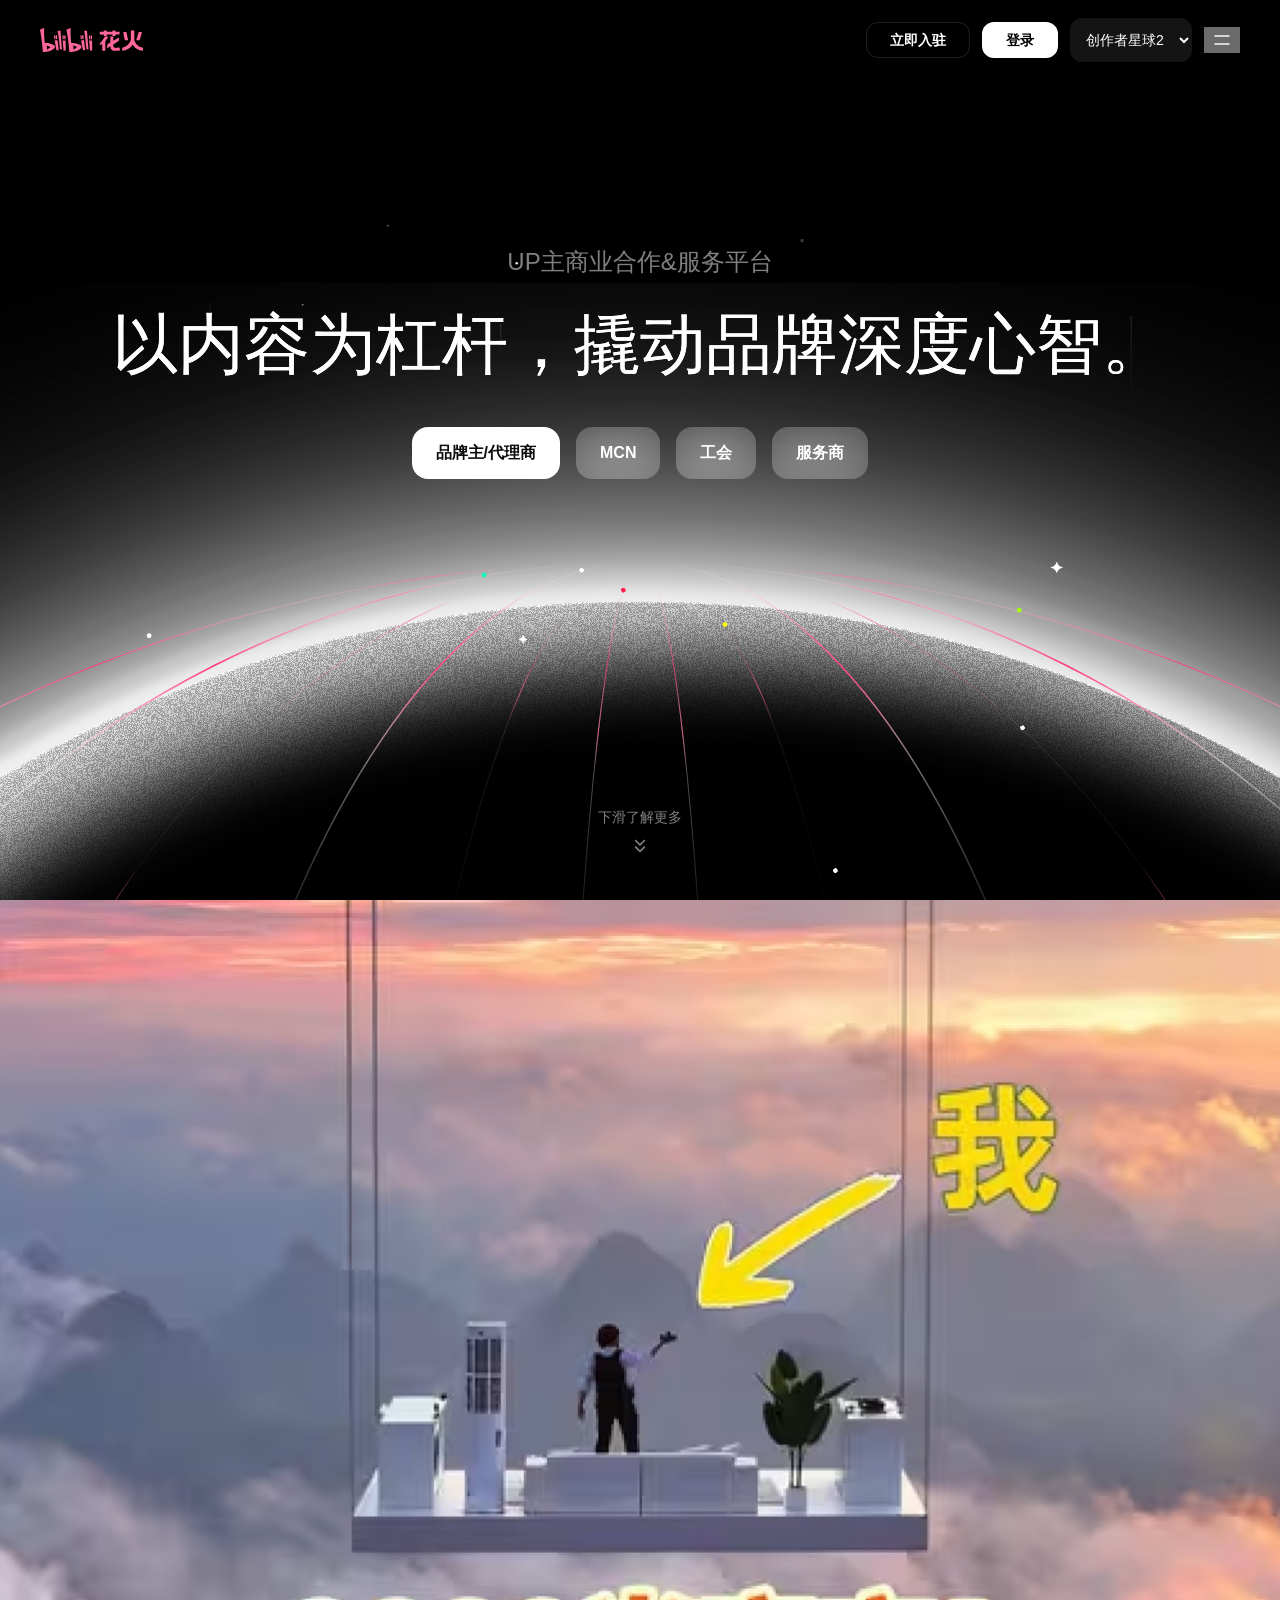
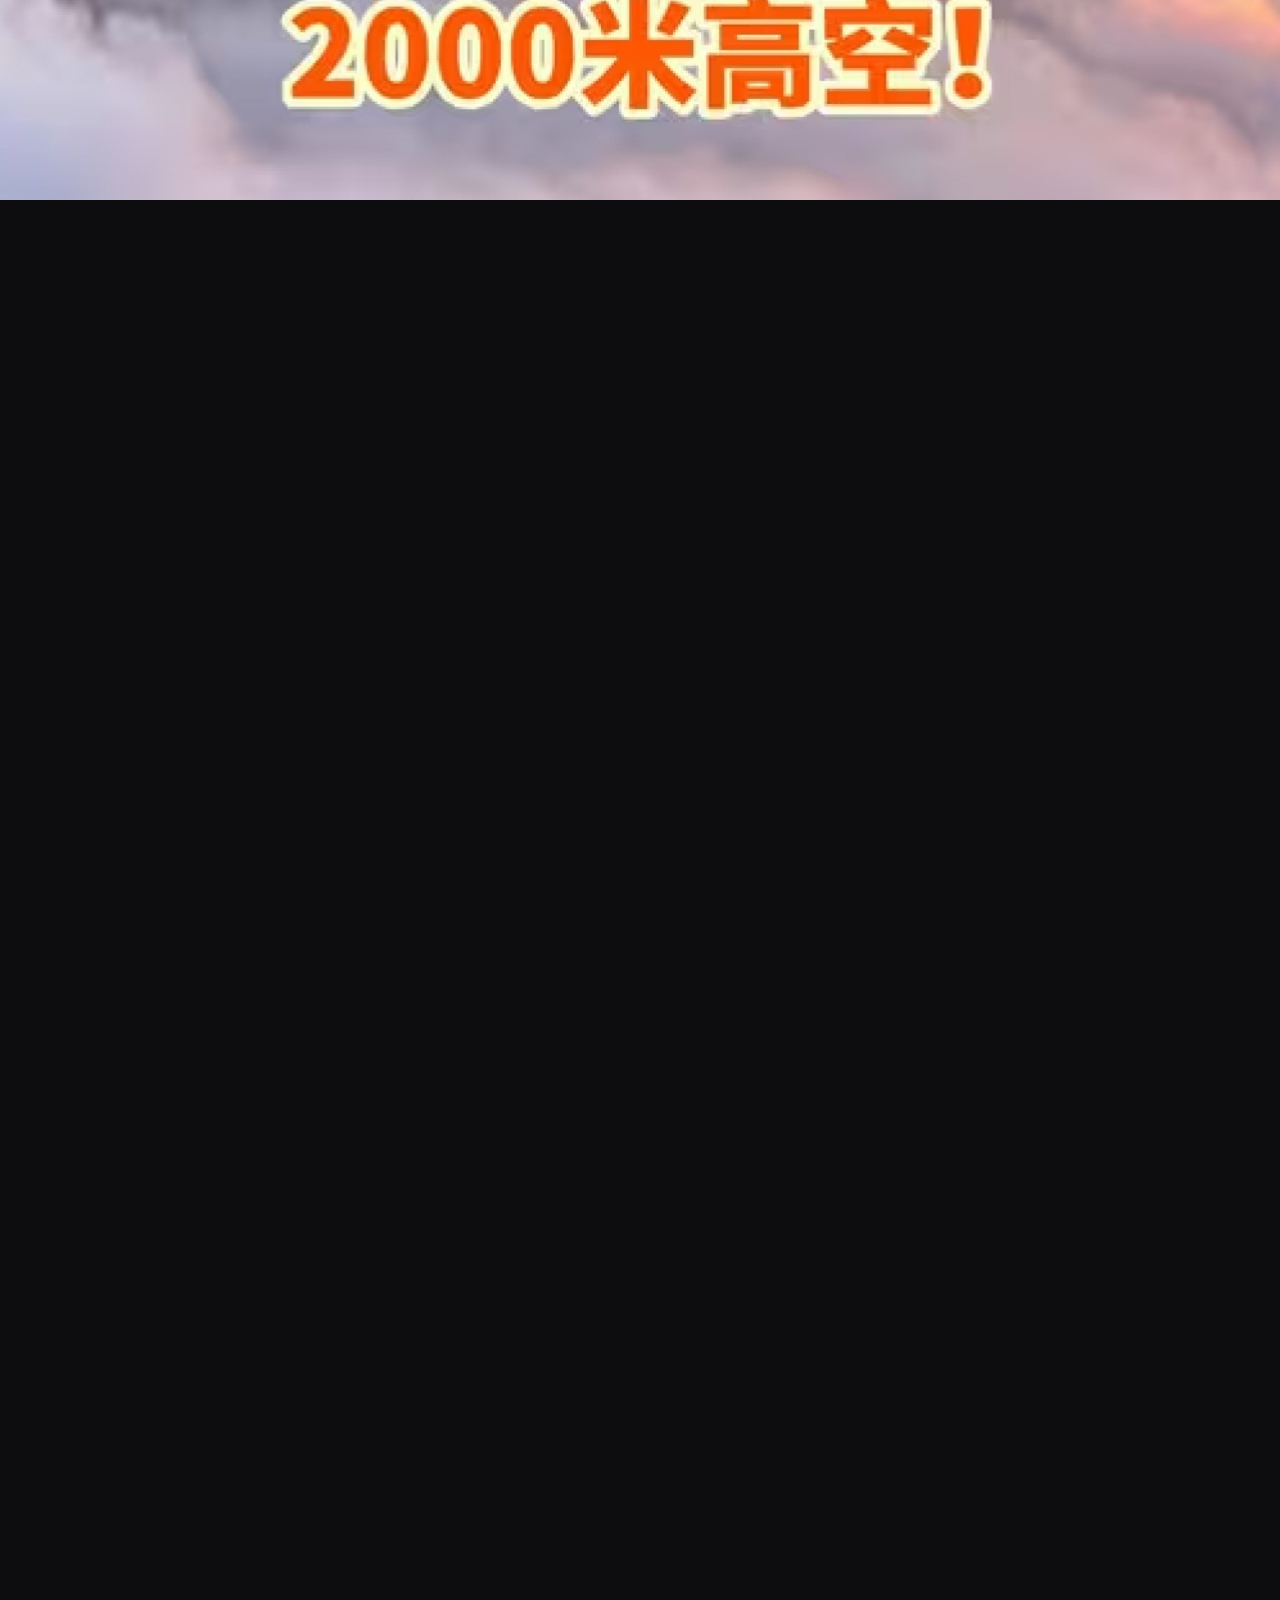
==== commit ee72b532: "Soften both flow ends and match creator tooltip contrast" ====
--- a/scroll-demo-planet2.html
+++ b/scroll-demo-planet2.html
@@ -7,12 +7,12 @@
   <meta name="color-scheme" content="light dark">
   <script src="scroll-demo-theme-router.js?v=20261126-planet2-hero-v2"></script>
   <title>花火 · 创作者星球2</title>
-  <link rel="stylesheet" href="scroll-demo-planet2.css?v=20261126-scroll-v1">
+  <link rel="stylesheet" href="scroll-demo-planet2.css?v=20261126-flow-v2">
   <link rel="stylesheet" href="scroll-demo-planet2-opening.css?v=20261126-scroll-v1">
   <link rel="stylesheet" href="scroll-demo-planet2-services.css?v=20261126-scroll-v1">
   <script src="assets/planet2-figma/manifest.js?v=20261126-planet2-hero-v2" defer></script>
   <script src="scroll-demo-planet2.js?v=20261126-scroll-v1" defer></script>
-  <script src="scroll-demo-planet2-hero.js?v=20261126-scroll-v1" defer></script>
+  <script src="scroll-demo-planet2-hero.js?v=20261126-flow-v2" defer></script>
 </head>
 <body>
   <a class="skip-link" href="#story">跳到主要内容</a>
--- a/scroll-demo-planet2.css
+++ b/scroll-demo-planet2.css
@@ -1369,7 +1369,7 @@
   --planet2-button-hover:rgba(255,255,255,.24);
   --planet2-button-pressed:rgba(255,255,255,.12);
   --planet2-on-primary:rgba(13,13,15,1);
-  --planet2-card-bg:rgba(255,255,255,.24);
+  --planet2-card-bg:rgba(61,61,61,.64);
   --planet2-card-border:rgba(255,255,255,.08);
   --planet2-card-width:192px;
   --planet2-card-height:58px;
@@ -1378,6 +1378,9 @@
   --planet2-card-name-leading:22px;
   --planet2-card-detail-leading:20px;
   --planet2-glass-blur:20px;
+  --planet2-flow-width:1px;
+  --planet2-flow-transparent:rgba(255,102,153,0);
+  --planet2-flow-opacity:.88;
   --planet2-overlay-layer:80;
   --planet2-cue-bottom:42px;
   --planet2-cursor-width:69.7982px;
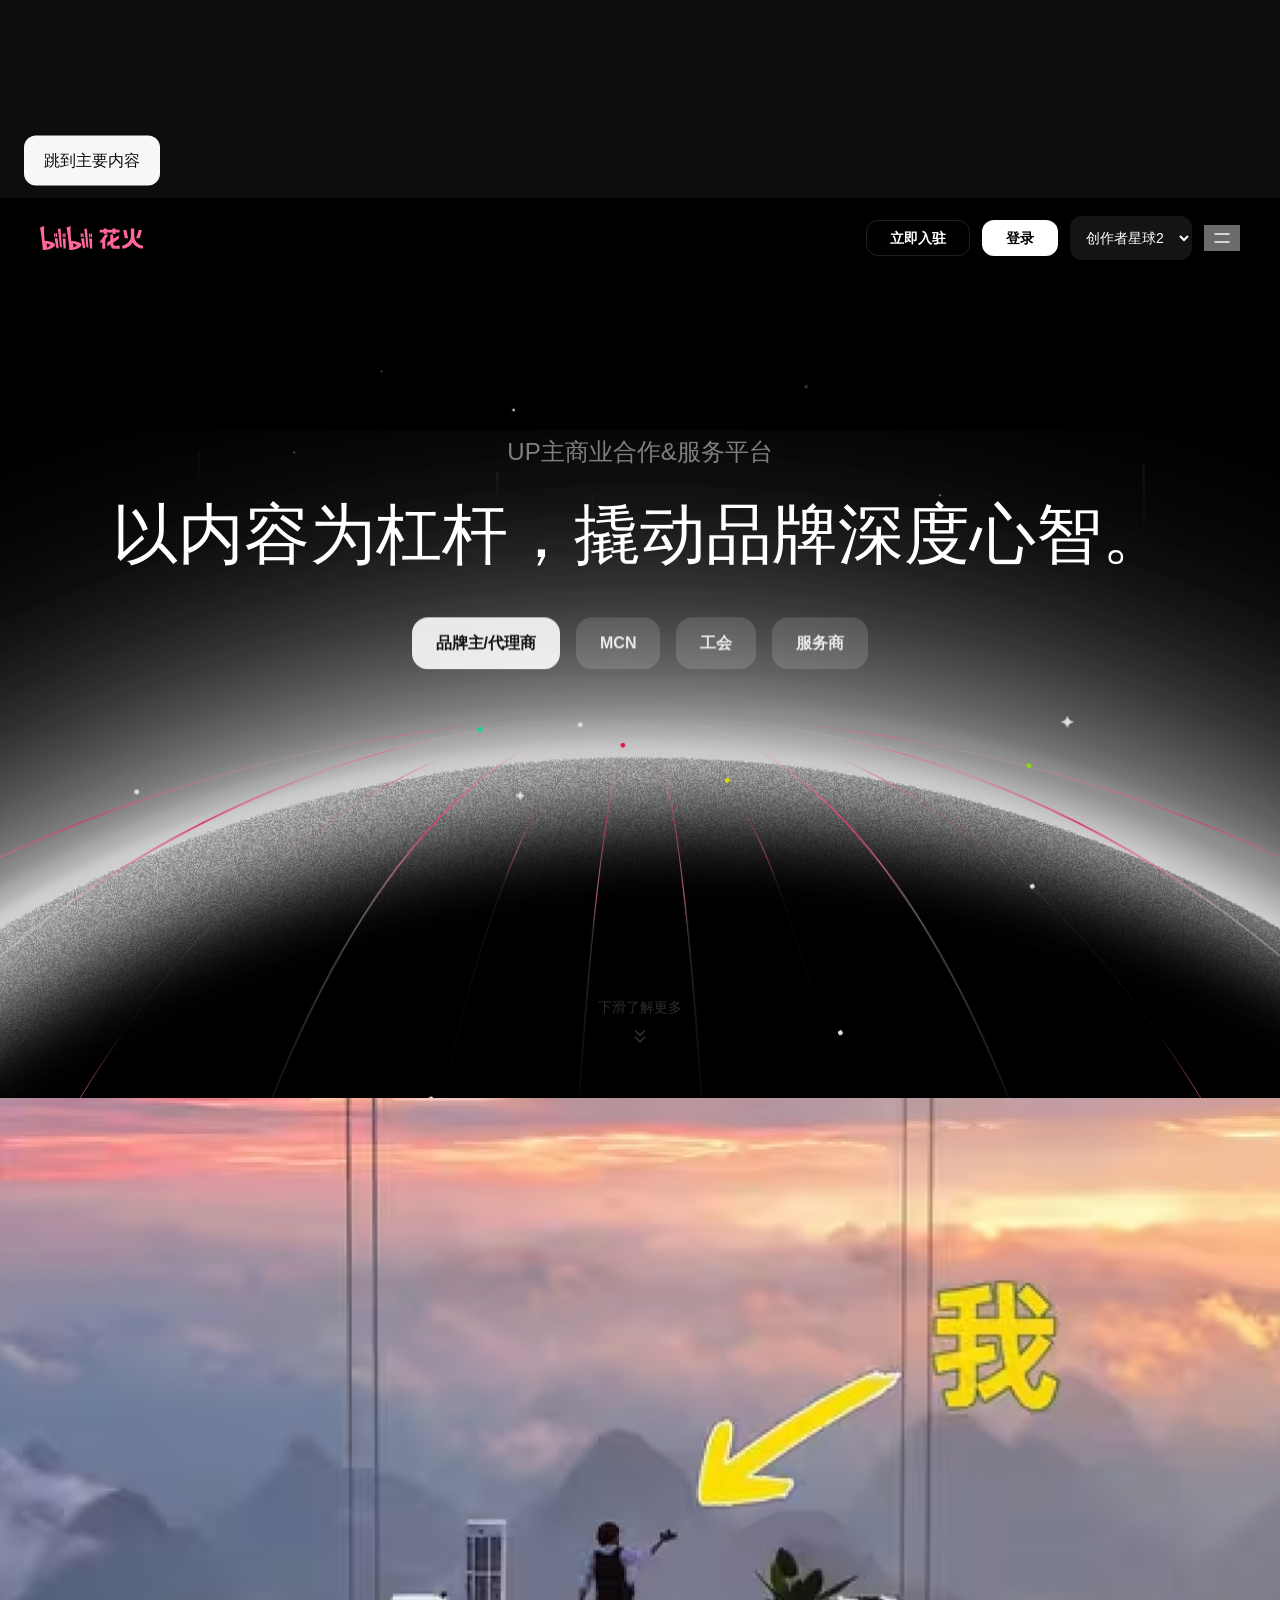
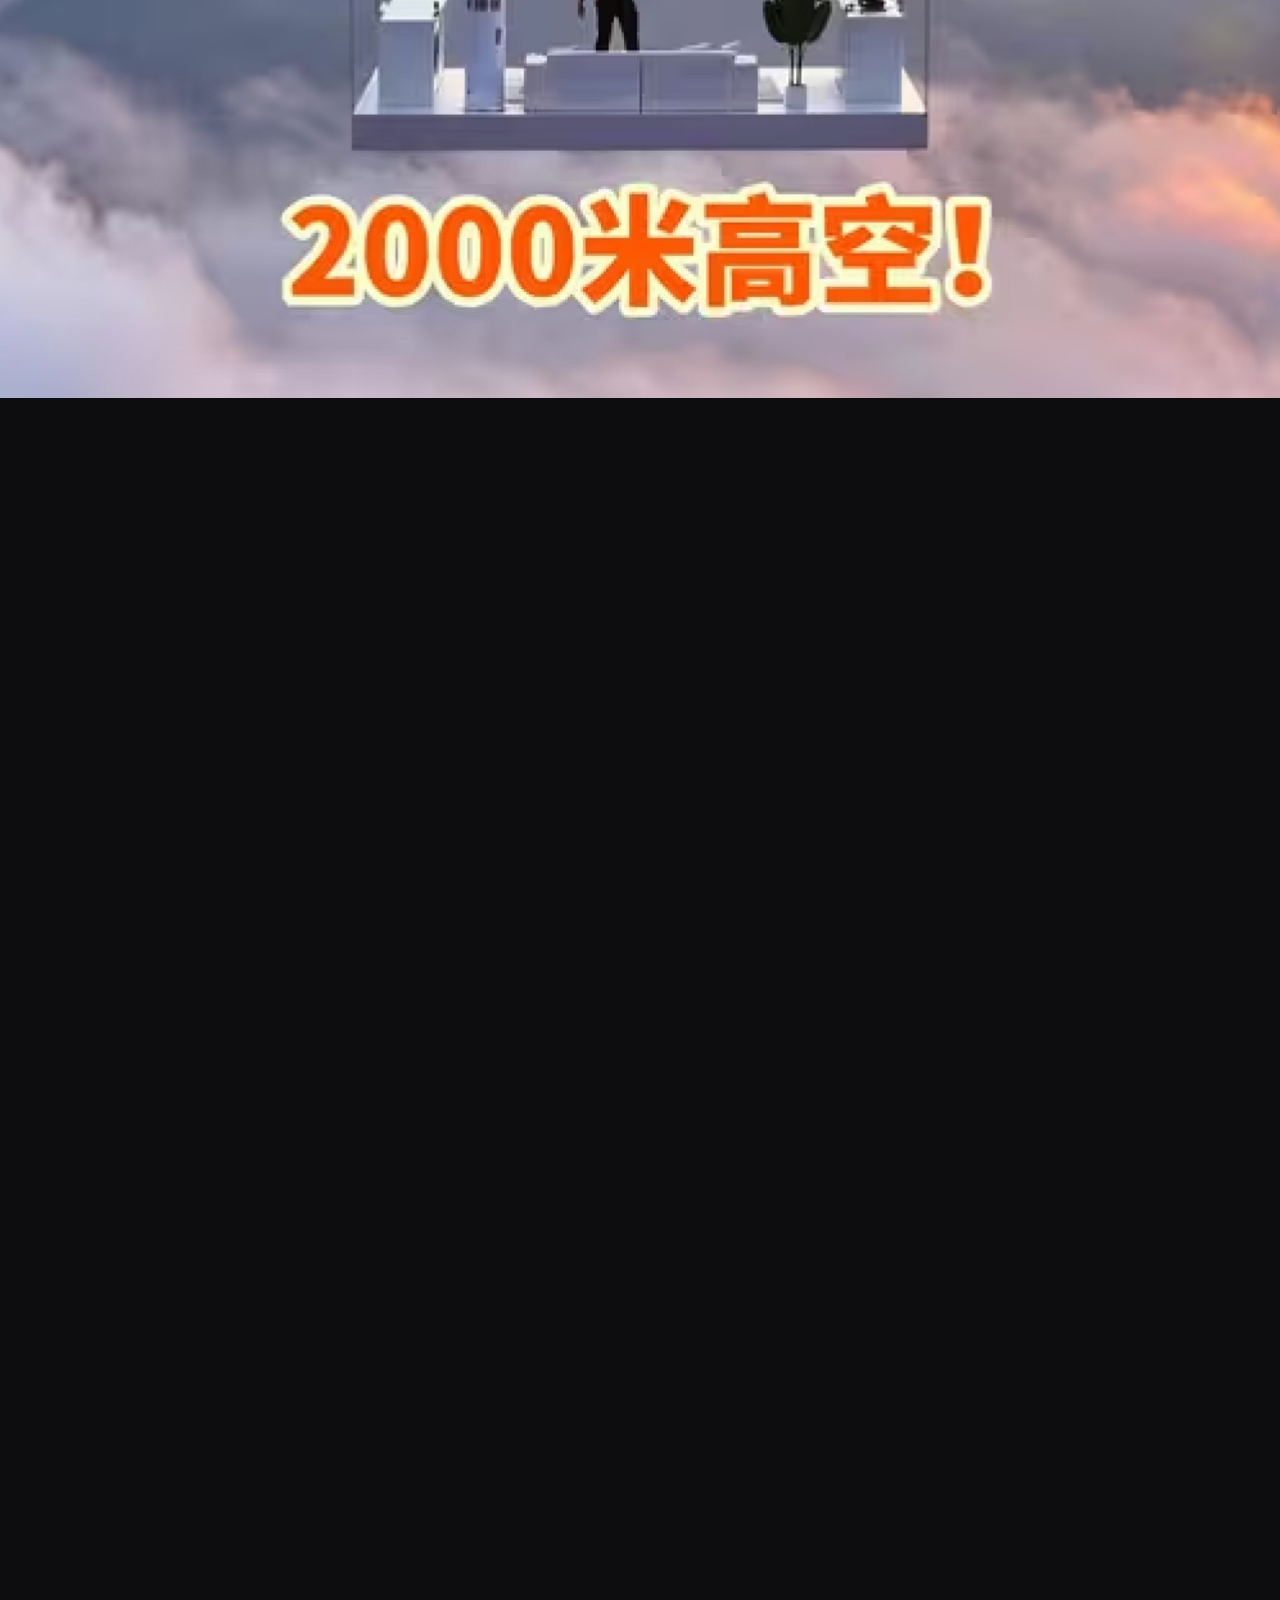
==== commit cd95de8e: "Add service scroll progress and eight-image reveal stacks" ====
--- a/scroll-demo-planet2.html
+++ b/scroll-demo-planet2.html
@@ -9,9 +9,9 @@
   <title>花火 · 创作者星球2</title>
   <link rel="stylesheet" href="scroll-demo-planet2.css?v=20261126-flow-v2">
   <link rel="stylesheet" href="scroll-demo-planet2-opening.css?v=20261126-scroll-v1">
-  <link rel="stylesheet" href="scroll-demo-planet2-services.css?v=20261126-scroll-v1">
+  <link rel="stylesheet" href="scroll-demo-planet2-services.css?v=20261126-stack-v5">
   <script src="assets/planet2-figma/manifest.js?v=20261126-planet2-hero-v2" defer></script>
-  <script src="scroll-demo-planet2.js?v=20261126-scroll-v1" defer></script>
+  <script src="scroll-demo-planet2.js?v=20261126-stack-v5" defer></script>
   <script src="scroll-demo-planet2-hero.js?v=20261126-flow-v2" defer></script>
 </head>
 <body>
@@ -108,55 +108,38 @@
                 <p class="planet2-service-overview-kicker">平台服务</p>
                 <h2 id="planet2-services-overview-title">提供订单前中后全流程一站式服务</h2>
                 <nav class="planet2-service-overview-nav" aria-label="平台服务内容">
-                  <button type="button" data-planet2-service-jump="selection" aria-current="step"><span aria-hidden="true">01</span><span>选人撮合-找UP主</span></button>
-                  <button type="button" data-planet2-service-jump="delivery"><span aria-hidden="true">02</span><span>合作履约-跟执行</span></button>
-                  <button type="button" data-planet2-service-jump="analysis"><span aria-hidden="true">03</span><span>投后分析-看数据</span></button>
+                  <button type="button" data-planet2-service-jump="selection" aria-current="step"><span aria-hidden="true">01</span><span>选人撮合-找UP主</span><span class="planet2-service-progress" aria-hidden="true"><img src="assets/planet2-figma/service-progress-line.svg" width="85" height="4" alt=""></span></button>
+                  <button type="button" data-planet2-service-jump="delivery"><span aria-hidden="true">02</span><span>合作履约-跟执行</span><span class="planet2-service-progress" aria-hidden="true"><img src="assets/planet2-figma/service-progress-line.svg" width="85" height="4" alt=""></span></button>
+                  <button type="button" data-planet2-service-jump="analysis"><span aria-hidden="true">03</span><span>投后分析-看数据</span><span class="planet2-service-progress" aria-hidden="true"><img src="assets/planet2-figma/service-progress-line.svg" width="85" height="4" alt=""></span></button>
                 </nav>
               </div>
-              <figure class="planet2-service-overview-art">
-                <div class="planet2-service-overview-back" aria-hidden="true"><img src="assets/planet2-figma/service-overview-partner.png" width="1320" height="840" alt="" decoding="async"></div>
-                <img class="planet2-service-overview-front" src="assets/planet2-figma/service-overview-ai.png" width="1320" height="840" alt="AI智能托管式选人：AI驱动，3分钟锁定高匹配UP主，展示品牌需求分析与选人模型运算过程。" decoding="async">
-              </figure>
+              <div class="planet2-service-overview-art" data-planet2-service-stage>
+                <section class="planet2-service-topic" data-planet2-service-topic="selection" aria-labelledby="planet2-topic-selection">
+                  <h3 class="sr-only" id="planet2-topic-selection" tabindex="-1">选人撮合-找UP主</h3>
+                  <div class="planet2-service-stack">
+                    <figure class="planet2-service-card" data-service-stack-card><img src="assets/planet2-services/pic01.png" width="1320" height="840" alt="AI智能托管式选人：AI驱动，3分钟锁定高匹配UP主，展示品牌需求分析与选人模型运算过程。" decoding="async"><figcaption class="sr-only">选人撮合 1/4：AI智能托管式选人。</figcaption><span class="planet2-service-card-shade" aria-hidden="true"></span></figure>
+                    <figure class="planet2-service-card" data-service-stack-card><img src="assets/planet2-services/pic02.png" width="1320" height="840" alt="委托服务商协作模式：协助品牌推进选人匹配、建联撮合、创意策划、视频执行与数据复盘。" decoding="async"><figcaption class="sr-only">选人撮合 2/4：委托服务商协作模式。</figcaption><span class="planet2-service-card-shade" aria-hidden="true"></span></figure>
+                    <figure class="planet2-service-card" data-service-stack-card><img src="assets/planet2-services/pic03.png" width="1320" height="840" alt="产品自助化模式：品牌通过平台自主筛选和联系UP主，匹配目标人群与合作需求。" decoding="async"><figcaption class="sr-only">选人撮合 3/4：产品自助化模式。</figcaption><span class="planet2-service-card-shade" aria-hidden="true"></span></figure>
+                    <figure class="planet2-service-card" data-service-stack-card><img src="assets/planet2-services/pic04.png" width="1320" height="840" alt="花火平台节点活动与IP选人模式：围绕平台节点热度与活动，发现适合品牌的创作者。" decoding="async"><figcaption class="sr-only">选人撮合 4/4：平台节点活动与IP选人模式。</figcaption><span class="planet2-service-card-shade" aria-hidden="true"></span></figure>
+                  </div>
+                </section>
+                <section class="planet2-service-topic" data-planet2-service-topic="delivery" aria-labelledby="planet2-topic-delivery">
+                  <h3 class="sr-only" id="planet2-topic-delivery" tabindex="-1">合作履约-跟执行</h3>
+                  <div class="planet2-service-stack">
+                    <figure class="planet2-service-card" data-service-stack-card><img src="assets/planet2-services/pic05.png" width="1320" height="840" alt="纠纷自助解决：交易双方可协商提前终止合作，将订单款项按约定退款给客户或结算给UP主。" decoding="async"><figcaption class="sr-only">合作履约 1/3：纠纷自助解决。</figcaption><span class="planet2-service-card-shade" aria-hidden="true"></span></figure>
+                    <figure class="planet2-service-card" data-service-stack-card><img src="assets/planet2-services/pic06.png" width="1320" height="840" alt="稿件保护：设置合作稿件保留时长，删除稿件需品牌主确认，终稿编辑记录可追溯。" decoding="async"><figcaption class="sr-only">合作履约 2/3：稿件保护。</figcaption><span class="planet2-service-card-shade" aria-hidden="true"></span></figure>
+                    <figure class="planet2-service-card" data-service-stack-card><img src="assets/planet2-services/pic07.png" width="1320" height="840" alt="风险管理：同步UP主账号状态与合作异常，帮助品牌识别履约风险。" decoding="async"><figcaption class="sr-only">合作履约 3/3：风险管理。</figcaption><span class="planet2-service-card-shade" aria-hidden="true"></span></figure>
+                  </div>
+                </section>
+                <section class="planet2-service-topic" data-planet2-service-topic="analysis" aria-labelledby="planet2-topic-analysis">
+                  <h3 class="sr-only" id="planet2-topic-analysis" tabindex="-1">投后分析-看数据</h3>
+                  <div class="planet2-service-stack">
+                    <figure class="planet2-service-card" data-service-stack-card><img src="assets/planet2-services/pic08.png?v=20261126-final" width="2720" height="1360" alt="MATES人群资产模型：记录内容触点、人群认识、兴趣、信任、认同与转化，支持品牌投前策略、投放监测和投后度量。" decoding="async"><figcaption class="sr-only">投后分析：MATES人群资产模型。</figcaption><span class="planet2-service-card-shade" aria-hidden="true"></span></figure>
+                  </div>
+                </section>
+              </div>
             </section>
 
-            <div class="services-intro-copy" hidden aria-hidden="true">
-              <p class="scene-kicker">花火平台能力</p>
-              <h2 id="services-title">我们的服务</h2>
-              <p>从<strong><span class="service-intro-keyword">选人</span>撮合</strong>，到<strong>订单<span class="service-intro-keyword">履约</span></strong>，再到<strong>投后<span class="service-intro-keyword">分析</span></strong>，陪伴每一次内容共创。</p>
-            </div>
-            <section class="planet-service-detail" data-planet-service="selection" aria-labelledby="planet-service-label">
-              <h3 class="planet-service-label" id="planet-service-label"><span data-service-label-text>找UP主</span><span class="planet-service-baseline" aria-hidden="true"></span></h3>
-              <p class="planet-service-heading">花火四大选人模式，连接品牌与合适的创作者。</p>
-              <ul class="planet-service-gallery" aria-label="四大选人模式">
-                <li class="t-tilt"><div class="planet-service-image t-tilt-card"><img src="assets/planet-figma/service-mode-ai.png?v=20261125-service-materials-v25" width="660" height="450" loading="lazy" decoding="async" alt="AI智能托管式选人：AI驱动，3分钟锁定高匹配UP主，展示选人模型分析过程。"></div></li>
-                <li class="t-tilt"><div class="planet-service-image t-tilt-card"><img src="assets/planet-figma/service-mode-partner.png?v=20261125-service-materials-v25" width="660" height="450" loading="lazy" decoding="async" alt="委托服务商协作模式：由服务商协助选人匹配、建联撮合、创意脚本策划、视频拍摄执行、数据监测及复盘结案。"></div></li>
-                <li class="t-tilt"><div class="planet-service-image t-tilt-card"><img src="assets/planet-figma/service-mode-self-serve.png?v=20261125-service-materials-v25" width="660" height="450" loading="lazy" decoding="async" alt="产品自助化模式：平台自助选人，精准触达目标人群，展示选人筛选及UP主列表。"></div></li>
-                <li class="t-tilt"><div class="planet-service-image t-tilt-card"><img src="assets/planet-figma/service-mode-events.png?v=20261125-service-materials-v25" width="660" height="450" loading="lazy" decoding="async" alt="花火平台节点活动/IP选人模式：跟随节点热度，优选活动UP主，展示哔选世界杯、618、开学季等节点活动。"></div></li>
-              </ul>
-            </section>
-            <svg class="planet-service-band" aria-hidden="true" focusable="false">
-              <defs><mask id="planet-service-word-mask" maskUnits="userSpaceOnUse" maskContentUnits="userSpaceOnUse" x="0" y="0">
-                <rect class="planet-service-mask-remainder" x="0" y="0" fill="white"/>
-                <text class="planet-service-mask-word" fill="white">找UP主</text>
-              </mask></defs>
-              <rect class="planet-service-color" mask="url(#planet-service-word-mask)"/>
-            </svg>
-            <section class="planet-service-detail planet-service-delivery" data-planet-service="delivery" aria-labelledby="planet-delivery-label">
-              <h3 class="planet-service-label" id="planet-delivery-label"><span data-service-label-text>合作履约</span><span class="planet-service-baseline" aria-hidden="true"></span></h3>
-              <p class="planet-service-heading">三项平台保障，陪伴每一次内容合作。</p>
-              <ul class="planet-service-gallery" aria-label="三项平台保障">
-                <li><div class="planet-service-image"><img src="assets/planet-figma/service-delivery-dispute.png?v=20261125-service-materials-v25" width="854" height="1000" loading="lazy" decoding="async" alt="纠纷自助解决：支持交易双方协商提前终止合作，并将订单金额退款给客户或结算给UP主。"></div></li>
-                <li><div class="planet-service-image"><img src="assets/planet-figma/service-delivery-protection.png?v=20261125-service-materials-v25" width="854" height="1000" loading="lazy" decoding="async" alt="稿件保护：设置视频稿件保留时长，删除稿件需品牌主确认，终稿编辑在订单上留痕，可查看编辑历史。"></div></li>
-                <li><div class="planet-service-image"><img src="assets/planet-figma/service-delivery-risk.png?v=20261125-service-materials-v25" width="854" height="1000" loading="lazy" decoding="async" alt="风险管理：同步UP主封禁、注销和限流状态；异常账号无法下单，合作中注销或封禁自动终止订单并全额退款。"></div></li>
-              </ul>
-            </section>
-            <section class="planet-service-detail planet-service-analysis" data-planet-service="analysis" aria-labelledby="planet-analysis-label">
-              <h3 class="planet-service-label" id="planet-analysis-label"><span data-service-label-text>投后数据</span><span class="planet-service-baseline" aria-hidden="true"></span></h3>
-              <p class="planet-service-heading">MATES人群资产模型，让品牌人群资产清晰可量化。</p>
-              <figure class="planet-service-gallery planet-analysis-image">
-                <img src="assets/planet-figma/service-analysis-mates.png?v=20261125-service-materials-v25" width="2720" height="1000" loading="lazy" decoding="async" alt="品牌MATES人群资产模型：内容触点全收录，认识、兴趣、信任、认同与转化逐层沉淀，连接用户关键行为和品牌诊断、投前策略、投放监测、投后度量。">
-              </figure>
-            </section>
           </div>
         </section>
 
--- a/scroll-demo-planet2-services.css
+++ b/scroll-demo-planet2-services.css
@@ -1,5 +1,6 @@
-/* Creator Planet 2 · Figma 223:23900.
-   The 1600 × 900 frame supplies the local geometry tokens below. */
+/* Creator Planet 2 · service overview and reversible image stack.
+   Local geometry follows Figma's 1600 × 900 service frames. */
+html[data-hero-variant="planet2"] .services-intro-content { margin:0; padding:0; }
 html[data-hero-variant="planet2"] .planet2-service-overview {
   --planet2-service-title-size:40px;
   --planet2-service-kicker-size:20px;
@@ -9,21 +10,25 @@
   --planet2-service-surface:rgba(255,255,255,1);
   --planet2-service-hover:rgba(47,50,56,.06);
   --planet2-service-pressed:rgba(47,50,56,.12);
-  --planet2-service-image-mask:rgba(0,0,0,.08);
+  --planet2-service-image-mask:rgba(0,0,0,1);
   --planet2-service-top:clamp(var(--space-120),19.555556svh,176px);
   --planet2-service-image-radius:var(--space-32);
-  --planet2-service-back-top:44px;
   --planet2-service-nav-target:44px;
   --planet2-service-nav-gap:33px;
+  --planet2-service-line-width:370px;
+  --planet2-service-line-native-width:85px;
+  --planet2-service-line-native-scale:4.3529411765;
+  --planet2-service-card-aspect:1320 / 840;
+  --planet2-service-back-top:44px;
   box-sizing:border-box;
   position:relative;
   display:grid;
   grid-template-columns:minmax(0,391fr) minmax(0,899fr);
   column-gap:5.147059%;
   align-items:start;
-  width:calc(100% + var(--gutter)*2);
+  width:100%;
   min-height:100svh;
-  margin:calc(-1*var(--planet-services-inset)) calc(-1*var(--gutter)) 0;
+  margin:0;
   padding:var(--planet2-service-top) var(--gutter) calc(var(--space-64)*2);
   background:var(--planet2-service-surface);
   color:var(--planet2-service-ink);
@@ -31,125 +36,115 @@
 }
 html[data-hero-variant="planet2"] .planet2-service-overview-copy { min-width:0; }
 html[data-hero-variant="planet2"] .planet2-service-overview-kicker {
-  margin:0 0 var(--space-12);
-  color:var(--planet2-service-muted);
-  font-size:var(--planet2-service-kicker-size);
-  font-weight:400;
-  line-height:1.5;
+  margin:0 0 var(--space-12); color:var(--planet2-service-muted);
+  font-size:var(--planet2-service-kicker-size); font-weight:400; line-height:1.5;
 }
-html[data-hero-variant="planet2"] .planet2-service-overview h2 {
-  margin:0;
-  color:var(--planet2-service-ink);
-  font-size:var(--planet2-service-title-size);
-  font-weight:400;
-  line-height:1.5;
-  letter-spacing:0;
-  overflow-wrap:anywhere;
+html[data-hero-variant="planet2"] .scene-services-intro .planet2-service-overview h2 {
+  margin:0; color:var(--planet2-service-ink);
+  font-size:var(--planet2-service-title-size); font-weight:400;
+  line-height:1.5; letter-spacing:0; overflow-wrap:anywhere;
 }
 html[data-hero-variant="planet2"] .planet2-service-overview-nav {
-  display:flex;
-  flex-direction:column;
-  align-items:stretch;
+  display:flex; flex-direction:column; align-items:stretch;
   gap:var(--planet2-service-nav-gap);
   margin-top:calc(var(--space-96) - var(--space-4));
 }
 html[data-hero-variant="planet2"] .planet2-service-overview-nav button {
-  display:flex;
-  align-items:center;
-  gap:var(--space-16);
-  width:100%;
-  min-height:var(--planet2-service-nav-target);
-  padding:var(--space-4) 0;
-  border:0;
-  border-radius:var(--radius-m);
-  background:transparent;
-  color:var(--planet2-service-muted);
-  text-align:left;
-  font-family:inherit;
-  font-size:var(--planet2-service-nav-size);
-  font-weight:400;
-  line-height:1.5;
-  cursor:pointer;
+  --planet2-service-progress:0;
+  position:relative; display:flex; align-items:center; gap:var(--space-16);
+  width:100%; min-height:var(--planet2-service-nav-target);
+  padding:var(--space-4) 0; border:0; border-radius:var(--radius-m);
+  background:transparent; color:var(--planet2-service-muted); text-align:left;
+  font-family:inherit; font-size:var(--planet2-service-nav-size);
+  font-weight:400; line-height:1.5; cursor:pointer;
   transition:color var(--duration-fast),background var(--duration-fast);
 }
-html[data-hero-variant="planet2"] .planet2-service-overview-nav button > span:first-child {
-  flex:none;
-  font-variant-numeric:tabular-nums;
-}
-html[data-hero-variant="planet2"] .planet2-service-overview-nav button > span:last-child {
-  min-width:0;
-  overflow-wrap:anywhere;
-}
+html[data-hero-variant="planet2"] .planet2-service-overview-nav button > span:first-child { flex:none; font-variant-numeric:tabular-nums; }
+html[data-hero-variant="planet2"] .planet2-service-overview-nav button > span:nth-child(2) { min-width:0; overflow-wrap:anywhere; }
 html[data-hero-variant="planet2"] .planet2-service-overview-nav button[aria-current="step"] { color:var(--planet2-service-ink); }
-html[data-hero-variant="planet2"] .planet2-service-overview-nav button:hover {
-  color:var(--planet2-service-ink);
-  background:var(--planet2-service-hover);
-}
+html[data-hero-variant="planet2"] .planet2-service-overview-nav button:hover { color:var(--planet2-service-ink); background:var(--planet2-service-hover); }
 html[data-hero-variant="planet2"] .planet2-service-overview-nav button:active { background:var(--planet2-service-pressed); }
 html[data-hero-variant="planet2"] .planet2-service-overview-nav button:focus-visible {
-  outline:var(--space-2) solid var(--brand);
-  outline-offset:var(--space-4);
-  color:var(--planet2-service-ink);
+  outline:var(--space-2) solid var(--brand); outline-offset:var(--space-4); color:var(--planet2-service-ink);
+}
+html[data-hero-variant="planet2"] .planet2-service-progress {
+  position:absolute; top:calc(100% + var(--space-12)); left:0;
+  width:min(100%,var(--planet2-service-line-width)); height:var(--space-4);
+  overflow:hidden; pointer-events:none; opacity:0;
+  transform:scaleX(var(--planet2-service-progress)); transform-origin:left center;
+}
+html[data-hero-variant="planet2"] .planet2-service-overview-nav button[aria-current="step"] .planet2-service-progress { opacity:1; }
+html[data-hero-variant="planet2"] .planet2-service-progress img {
+  display:block; width:var(--planet2-service-line-native-width); height:var(--space-4); max-width:none;
+  transform:scaleX(var(--planet2-service-line-native-scale)); transform-origin:left center;
 }
 html[data-hero-variant="planet2"] .planet2-service-overview-art {
-  position:relative;
-  min-width:0;
-  margin:0;
-  padding-bottom:var(--space-24);
-  isolation:isolate;
+  position:relative; min-width:0; width:100%; margin:0; isolation:isolate;
 }
-html[data-hero-variant="planet2"] .planet2-service-overview-back {
-  position:absolute;
-  z-index:-1;
-  top:var(--planet2-service-back-top);
-  left:var(--space-16);
-  right:var(--space-16);
-  overflow:hidden;
-  aspect-ratio:867 / 552;
-  border-radius:var(--planet2-service-image-radius);
+html[data-hero-variant="planet2"] .planet2-service-topic,
+html[data-hero-variant="planet2"] .planet2-service-stack { min-width:0; }
+html[data-hero-variant="planet2"] .planet2-service-card {
+  position:relative; width:100%; min-width:0; margin:0;
+  border-radius:var(--planet2-service-image-radius); overflow:hidden; transform-origin:top center;
 }
-html[data-hero-variant="planet2"] .planet2-service-overview-back::after {
-  content:"";
-  position:absolute;
-  inset:0;
-  background:var(--planet2-service-image-mask);
-  pointer-events:none;
+html[data-hero-variant="planet2"] .planet2-service-card > img {
+  display:block; width:100%; height:auto; border-radius:inherit;
 }
-html[data-hero-variant="planet2"] .planet2-service-overview-art img {
-  display:block;
-  width:100%;
-  height:auto;
-  border-radius:var(--planet2-service-image-radius);
+html[data-hero-variant="planet2"] .planet2-service-card-shade {
+  position:absolute; inset:0; border-radius:inherit; background:var(--planet2-service-image-mask);
+  opacity:0; pointer-events:none;
 }
-html[data-hero-variant="planet2"] .planet2-service-overview-back img { height:100%; object-fit:cover; }
-html[data-hero-variant="planet2"] .planet2-service-overview-front { aspect-ratio:1320 / 840; object-fit:cover; }
+html[data-hero-variant="planet2"].is-pinned .planet2-service-overview-art {
+  aspect-ratio:var(--planet2-service-card-aspect);
+  max-width:calc((100svh - var(--planet2-service-top) - var(--space-64))*1320/840);
+}
+html[data-hero-variant="planet2"].is-pinned .planet2-service-topic {
+  position:absolute; inset:0; opacity:0; visibility:hidden; pointer-events:none;
+}
+html[data-hero-variant="planet2"].is-pinned .planet2-service-topic:first-child { opacity:1; visibility:visible; }
+html[data-hero-variant="planet2"].is-pinned .planet2-service-stack { position:absolute; inset:0; }
+html[data-hero-variant="planet2"].is-pinned .planet2-service-card {
+  position:absolute; top:0; left:0; aspect-ratio:var(--planet2-service-card-aspect); will-change:transform,opacity;
+}
+html[data-hero-variant="planet2"].is-pinned .planet2-service-card > img {
+  height:100%; object-fit:contain; object-position:center top;
+}
+html[data-hero-variant="planet2"].is-pinned [data-planet2-service-topic="analysis"] .planet2-service-card { aspect-ratio:2720 / 1360; }
+/* Reduced-motion and compact layouts expose every image in reading order. */
+html[data-hero-variant="planet2"].is-linear .planet2-service-topic,
+html[data-hero-variant="planet2"].is-linear .planet2-service-stack,
+html[data-hero-variant="planet2"].is-linear .planet2-service-card {
+  position:relative; inset:auto; opacity:1 !important; visibility:visible !important;
+  transform:none !important; pointer-events:auto;
+}
+html[data-hero-variant="planet2"].is-linear .planet2-service-topic + .planet2-service-topic { margin-top:var(--space-64); }
+html[data-hero-variant="planet2"].is-linear .planet2-service-topic > .sr-only {
+  position:static; width:auto; height:auto; margin:0 0 var(--space-24); padding:0;
+  overflow:visible; clip:auto; clip-path:none; white-space:normal;
+  color:var(--planet2-service-ink); font-size:var(--planet2-service-nav-size); font-weight:400;
+  line-height:1.5; scroll-margin-top:var(--space-96);
+}
+html[data-hero-variant="planet2"].is-linear .planet2-service-card + .planet2-service-card { margin-top:var(--space-24); }
+html[data-hero-variant="planet2"].is-linear .planet2-service-card-shade,
+html[data-hero-variant="planet2"].is-linear .planet2-service-progress { display:none; }
 @media (min-width:761px) and (max-width:1200px) {
   html[data-hero-variant="planet2"] .planet2-service-overview {
-    --planet2-service-title-size:32px;
-    --planet2-service-nav-size:20px;
-    --planet2-service-kicker-size:18px;
-    --planet2-service-nav-gap:var(--space-16);
+    --planet2-service-title-size:32px; --planet2-service-nav-size:20px;
+    --planet2-service-kicker-size:18px; --planet2-service-nav-gap:var(--space-24);
   }
   html[data-hero-variant="planet2"] .planet2-service-overview-nav { margin-top:var(--space-48); }
 }
 @media (max-width:760px) {
   html[data-hero-variant="planet2"] .planet2-service-overview {
-    --planet2-service-title-size:28px;
-    --planet2-service-kicker-size:var(--text-base);
-    --planet2-service-nav-size:var(--text-base);
-    --planet2-service-nav-gap:var(--space-8);
-    --planet2-service-back-top:var(--space-24);
+    --planet2-service-title-size:28px; --planet2-service-kicker-size:var(--text-base);
+    --planet2-service-nav-size:var(--text-base); --planet2-service-nav-gap:var(--space-8);
     --planet2-service-image-radius:var(--space-24);
-    display:flex;
-    flex-direction:column;
-    gap:var(--space-40);
-    min-height:100svh;
-    padding:var(--space-80) var(--gutter);
+    display:flex; flex-direction:column; gap:var(--space-40);
+    min-height:100svh; padding:var(--space-80) var(--gutter);
   }
   html[data-hero-variant="planet2"] .planet2-service-overview-copy { width:100%; }
   html[data-hero-variant="planet2"] .planet2-service-overview-nav { margin-top:var(--space-32); }
-  html[data-hero-variant="planet2"] .planet2-service-overview-art { width:100%; padding-bottom:var(--space-16); }
-  html[data-hero-variant="planet2"] .planet2-service-overview-back { left:var(--space-8); right:var(--space-8); }
+  html[data-hero-variant="planet2"] .planet2-service-overview-art { width:100%; }
 }
 @media (prefers-reduced-motion:reduce) {
   html[data-hero-variant="planet2"] .planet2-service-overview-nav button { transition:none; }
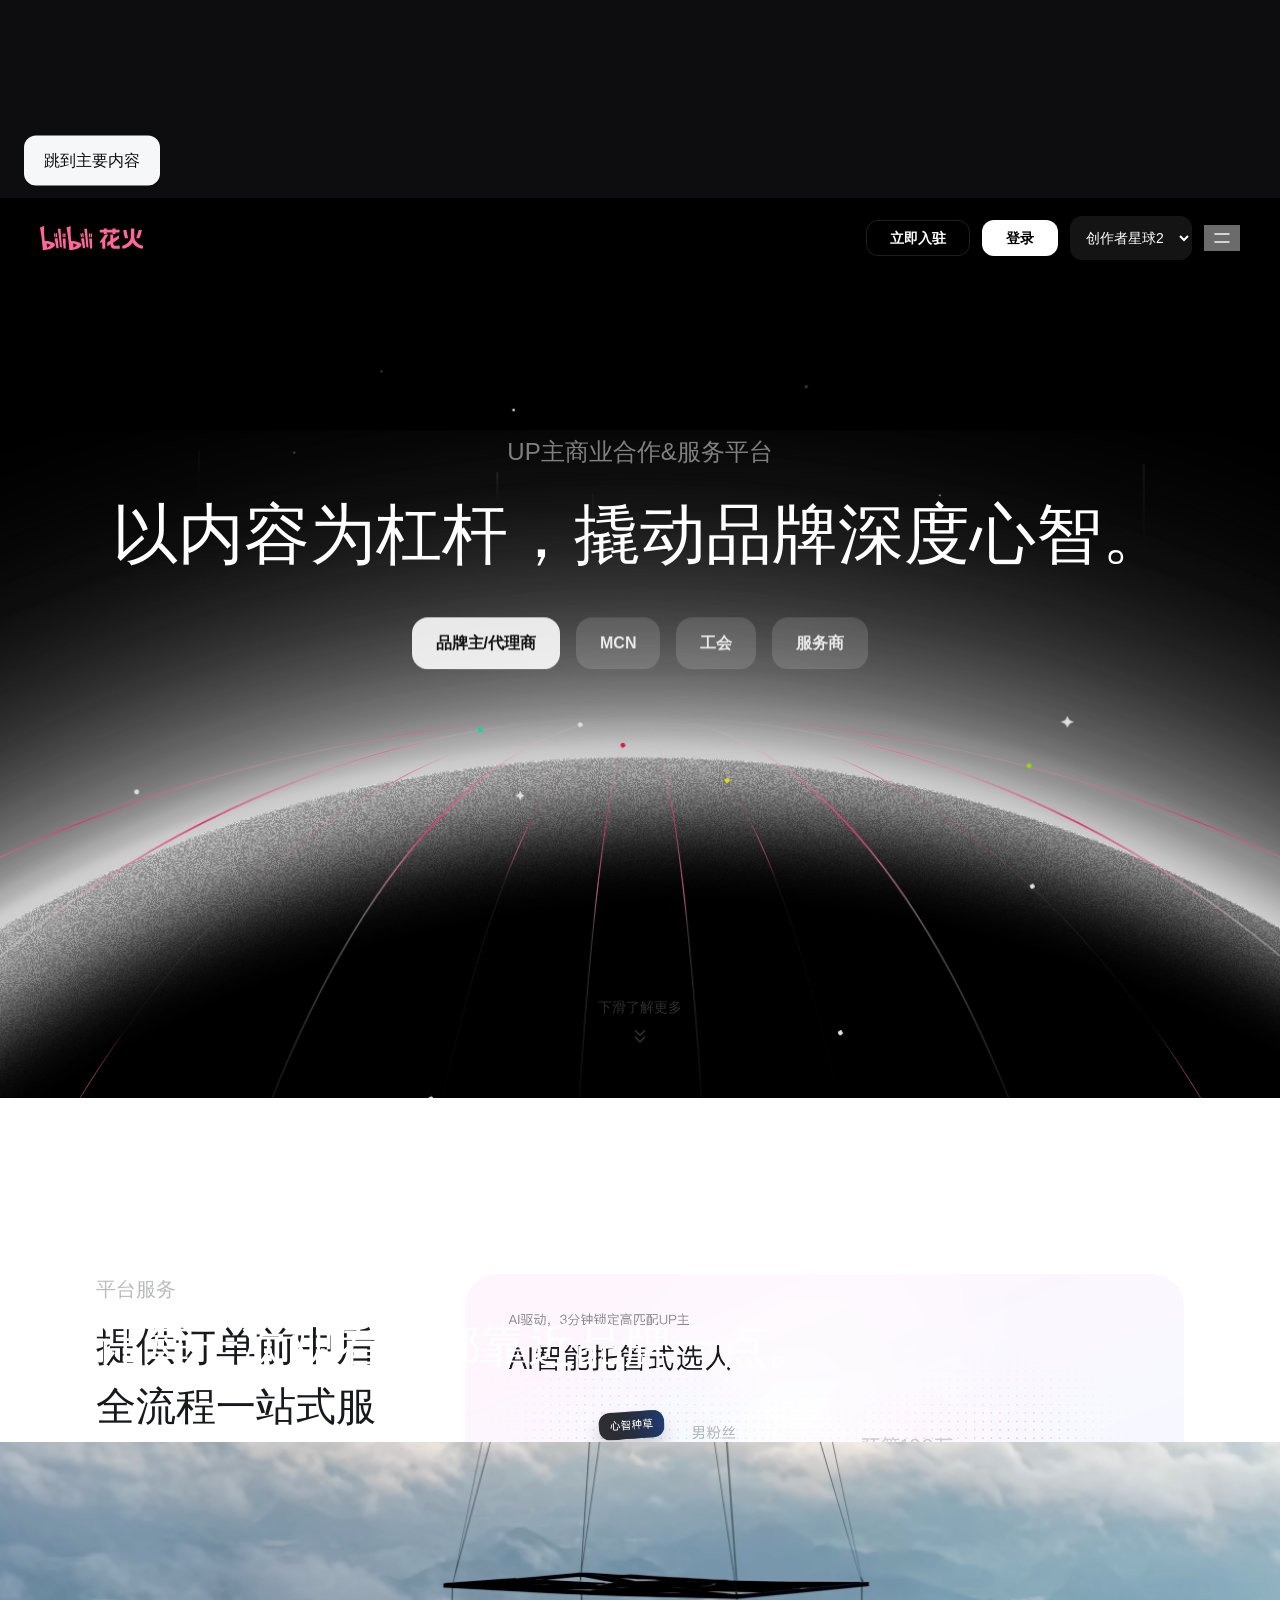
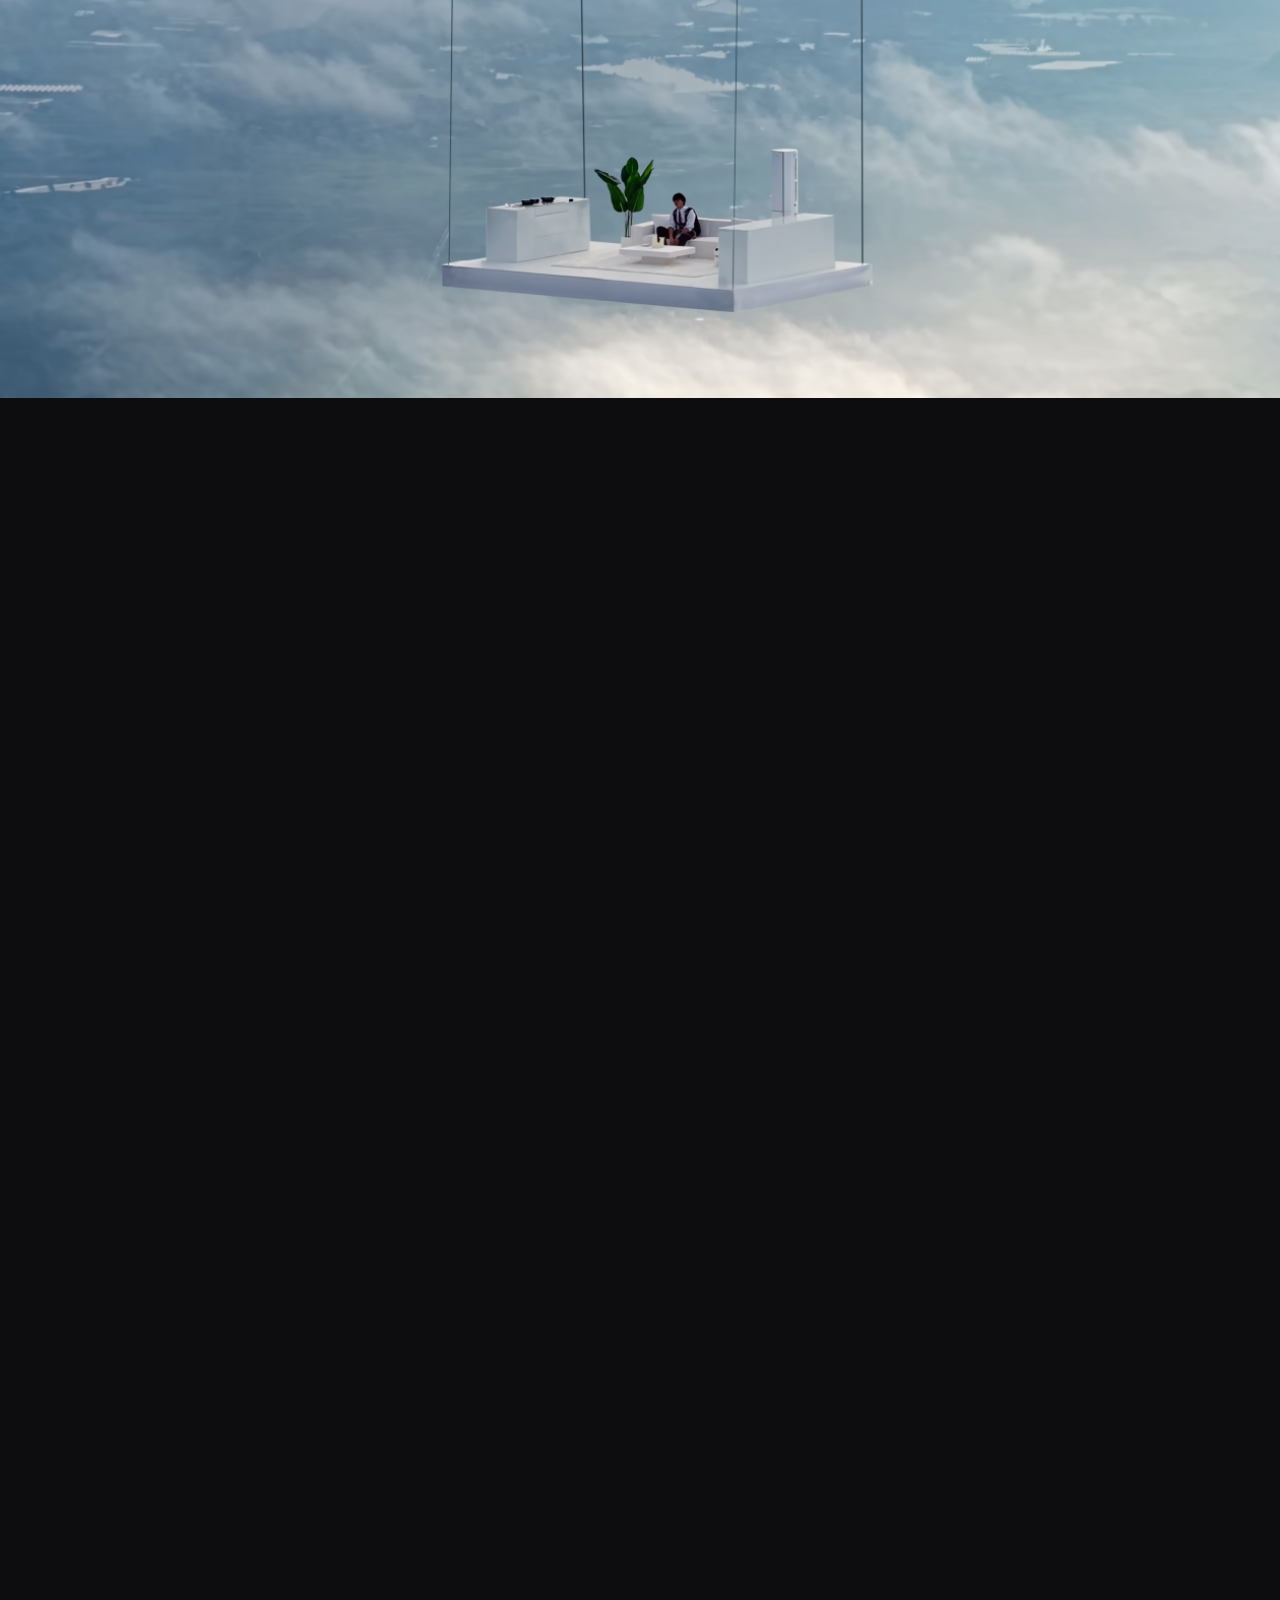
==== commit a3b0c5a4: "Complete planet2 case entrance and centered storyboard" ====
--- a/scroll-demo-planet2.html
+++ b/scroll-demo-planet2.html
@@ -10,8 +10,9 @@
   <link rel="stylesheet" href="scroll-demo-planet2.css?v=20261126-flow-v2">
   <link rel="stylesheet" href="scroll-demo-planet2-opening.css?v=20261126-scroll-v1">
   <link rel="stylesheet" href="scroll-demo-planet2-services.css?v=20261126-stack-v5">
+  <link rel="stylesheet" href="scroll-demo-planet2-cases.css?v=20261126-cases-v1">
   <script src="assets/planet2-figma/manifest.js?v=20261126-planet2-hero-v2" defer></script>
-  <script src="scroll-demo-planet2.js?v=20261126-stack-v5" defer></script>
+  <script src="scroll-demo-planet2.js?v=20261126-cases-v1" defer></script>
   <script src="scroll-demo-planet2-hero.js?v=20261126-flow-v2" defer></script>
 </head>
 <body>
@@ -218,19 +219,20 @@
           </div></div>
         </section>
         <section class="story-scene scene-cases-intro" data-scene="cases-intro" aria-labelledby="cases-intro-title">
-          <div class="case-film" data-case-film aria-hidden="true"><img src="assets/scroll-case-reference.jpg" alt="用户提供的案例封面参考：云海中的悬空场景，用于演示转场" width="1600" height="899"></div>
+          <div class="planet2-case-media-target" aria-hidden="true"></div>
           <div class="portal-copy">
-            <p class="portal-kicker">通过优秀案例</p>
-            <h2 id="cases-intro-title" class="portal-heading">让每一次观看，<br>都靠近品牌一点。</h2>
+            <p class="portal-kicker">合作案例</p>
+            <h2 id="cases-intro-title" class="portal-heading">让每一次观看，都靠近品牌一点。</h2>
             <div class="portal-summary">
               <p class="portal-subtitle">了解真实效果。</p>
               <div class="case-controls"><button type="button" data-case-direction="-1" aria-label="上一个奖项">←</button><button type="button" data-case-direction="1" aria-label="下一个奖项">→</button></div>
             </div>
           </div>
+          <figure class="case-film" data-case-film><img src="assets/planet2-cases/case-cloud-cover.png" alt="花火合作案例封面：云海中的悬空场景" width="1512" height="1079" decoding="async"></figure>
           <section class="case-awards" data-case-awards aria-labelledby="cases-title">
           <h2 id="cases-title" class="sr-only">花火奖优秀案例</h2>
           <div class="case-rail" data-case-rail>
-            <article class="case-card case-card-large" data-award="annual"><div class="case-placeholder case-cover" data-case-cover><img src="assets/scroll-case-reference.jpg" alt="年度最佳案例封面：云海中的悬空场景" width="1600" height="899"><span class="case-award-badge"><span class="case-award-title">年度最佳</span></span></div><p>年度最佳 · 让内容成为品牌的高光时刻</p><small>案例视频占位</small></article>
+            <article class="case-card case-card-large" data-award="annual"><div class="case-placeholder case-cover" data-case-cover><img src="assets/planet2-cases/case-cloud-cover.png" alt="年度最佳案例封面：云海中的悬空场景" width="1512" height="1079" decoding="async"><span class="case-award-badge"><span class="case-award-title">年度最佳</span></span></div><p>年度最佳 · 让内容成为品牌的高光时刻</p><small>案例视频占位</small></article>
             <article class="case-card" data-award="benchmark"><div class="case-placeholder"><span>标杆奖</span><small>视频占位 · 待接入案例素材</small></div><p>标杆奖 · 把一次共创做成长期记忆</p><small>案例视频占位</small></article>
             <article class="case-card" data-award="rising"><div class="case-placeholder"><span>新锐奖</span><small>视频占位 · 待接入案例素材</small></div><p>新锐奖 · 与新鲜表达一起破圈</p><small>案例视频占位</small></article>
           </div>
--- a/scroll-demo-planet2-cases.css
+++ b/scroll-demo-planet2-cases.css
@@ -0,0 +1,102 @@
+/* Planet 2 case storyboards: Figma 242:27197 → 242:27433 at 1600 × 900.
+   The local geometry tokens preserve that composition; shared tokens supply
+   spacing, focus, controls and the compact reading layout. */
+html[data-hero-variant="planet2"] .scene-cases-intro {
+  --planet2-case-surface:rgba(0,0,0,1);
+  --planet2-case-ink:rgba(255,255,255,1);
+  --planet2-case-muted:rgba(255,255,255,.3);
+  --planet2-case-title-size:48px;
+  --planet2-case-kicker-size:24px;
+  --planet2-case-copy-top:11.547526svh;
+  --planet2-case-media-top:31.991971svh;
+  --planet2-case-media-width:59.5vw;
+  --planet2-case-media-ratio:952 / 535;
+  --planet2-case-media-radius:var(--space-32);
+  background:var(--planet2-case-surface);
+  color:var(--planet2-case-ink);
+  font-family:var(--planet2-font-family);
+}
+html[data-hero-variant="planet2"] .portal-copy {
+  top:var(--planet2-case-copy-top);
+  padding:0;
+}
+html[data-hero-variant="planet2"] .portal-kicker {
+  width:max-content;
+  max-width:100%;
+  margin:0 0 var(--space-16);
+  color:var(--planet2-case-muted);
+  font-size:var(--planet2-case-kicker-size);
+  font-weight:400;
+  line-height:1.5;
+}
+html[data-hero-variant="planet2"] .portal-heading {
+  width:max-content;
+  max-width:100%;
+  margin:0;
+  font-size:var(--planet2-case-title-size);
+  font-weight:400;
+  line-height:1.5;
+  letter-spacing:0;
+  color:var(--planet2-case-ink);
+}
+html[data-hero-variant="planet2"] .portal-subtitle { color:var(--muted); }
+html[data-hero-variant="planet2"] .planet2-case-media-target {
+  position:absolute;
+  top:var(--planet2-case-media-top);
+  left:50%;
+  width:min(var(--planet2-case-media-width),calc((100svh - var(--planet2-case-media-top) - var(--space-64))*952/535));
+  aspect-ratio:var(--planet2-case-media-ratio);
+  border-radius:var(--planet2-case-media-radius);
+  visibility:hidden;
+  pointer-events:none;
+  transform:translateX(-50%);
+}
+html[data-hero-variant="planet2"] .case-film { margin:0; }
+html[data-hero-variant="planet2"] .case-film img { object-position:center; }
+html[data-hero-variant="planet2"].is-pinned .portal-kicker,
+html[data-hero-variant="planet2"].is-pinned .portal-heading,
+html[data-hero-variant="planet2"].is-pinned .case-film { will-change:transform; }
+html[data-hero-variant="planet2"].is-linear .planet2-case-media-target { display:none; }
+html[data-hero-variant="planet2"].is-linear .portal-copy {
+  inset:auto;
+  padding:var(--space-80) var(--gutter) var(--space-48);
+  text-align:center;
+}
+html[data-hero-variant="planet2"].is-linear .portal-kicker,
+html[data-hero-variant="planet2"].is-linear .portal-heading {
+  margin-inline:auto;
+  transform:none !important;
+}
+html[data-hero-variant="planet2"].is-linear .case-film {
+  display:block;
+  position:relative;
+  inset:auto;
+  width:calc(100% - 2*var(--gutter));
+  max-width:952px;
+  height:auto;
+  aspect-ratio:var(--planet2-case-media-ratio);
+  margin:0 auto var(--space-64);
+  border-radius:var(--planet2-case-media-radius);
+  flex:none;
+}
+html[data-hero-variant="planet2"].is-linear .case-film img { position:absolute; inset:0; }
+/* The media follows its heading in the natural reading order. */
+html[data-hero-variant="planet2"].is-linear .scene-cases-intro { display:flex; flex-direction:column; }
+html[data-hero-variant="planet2"].is-linear .portal-copy { order:0; }
+html[data-hero-variant="planet2"].is-linear .case-film { order:1; }
+html[data-hero-variant="planet2"].is-linear .case-awards { order:2; }
+html[data-hero-variant="planet2"].is-linear .portal-summary { display:none; }
+@media (max-width:1200px) {
+  html[data-hero-variant="planet2"] .scene-cases-intro { --planet2-case-title-size:40px; }
+}
+@media (max-width:760px) {
+  html[data-hero-variant="planet2"] .scene-cases-intro {
+    --planet2-case-title-size:28px;
+    --planet2-case-kicker-size:var(--text-base);
+    --planet2-case-media-radius:var(--space-24);
+  }
+}
+@media (prefers-reduced-motion:reduce) {
+  html[data-hero-variant="planet2"] .case-film,
+  html[data-hero-variant="planet2"] .portal-copy { will-change:auto; }
+}
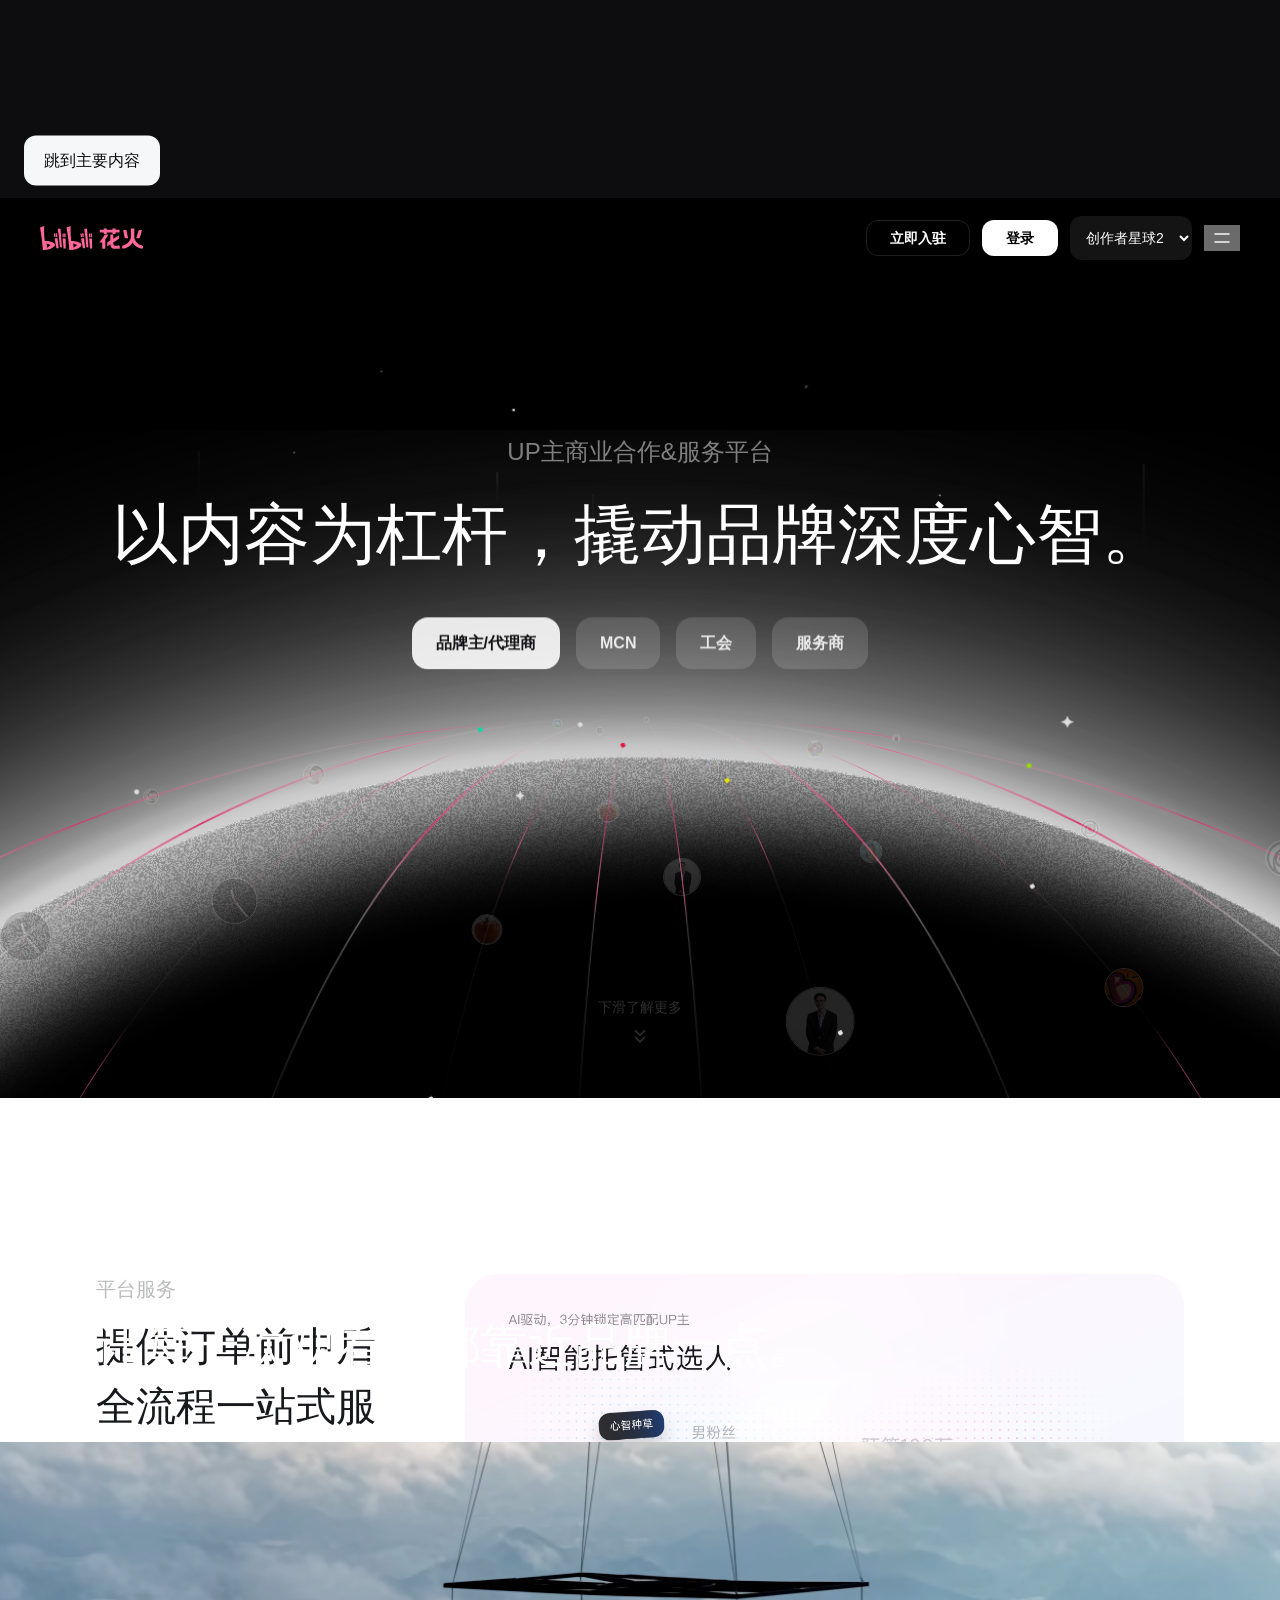
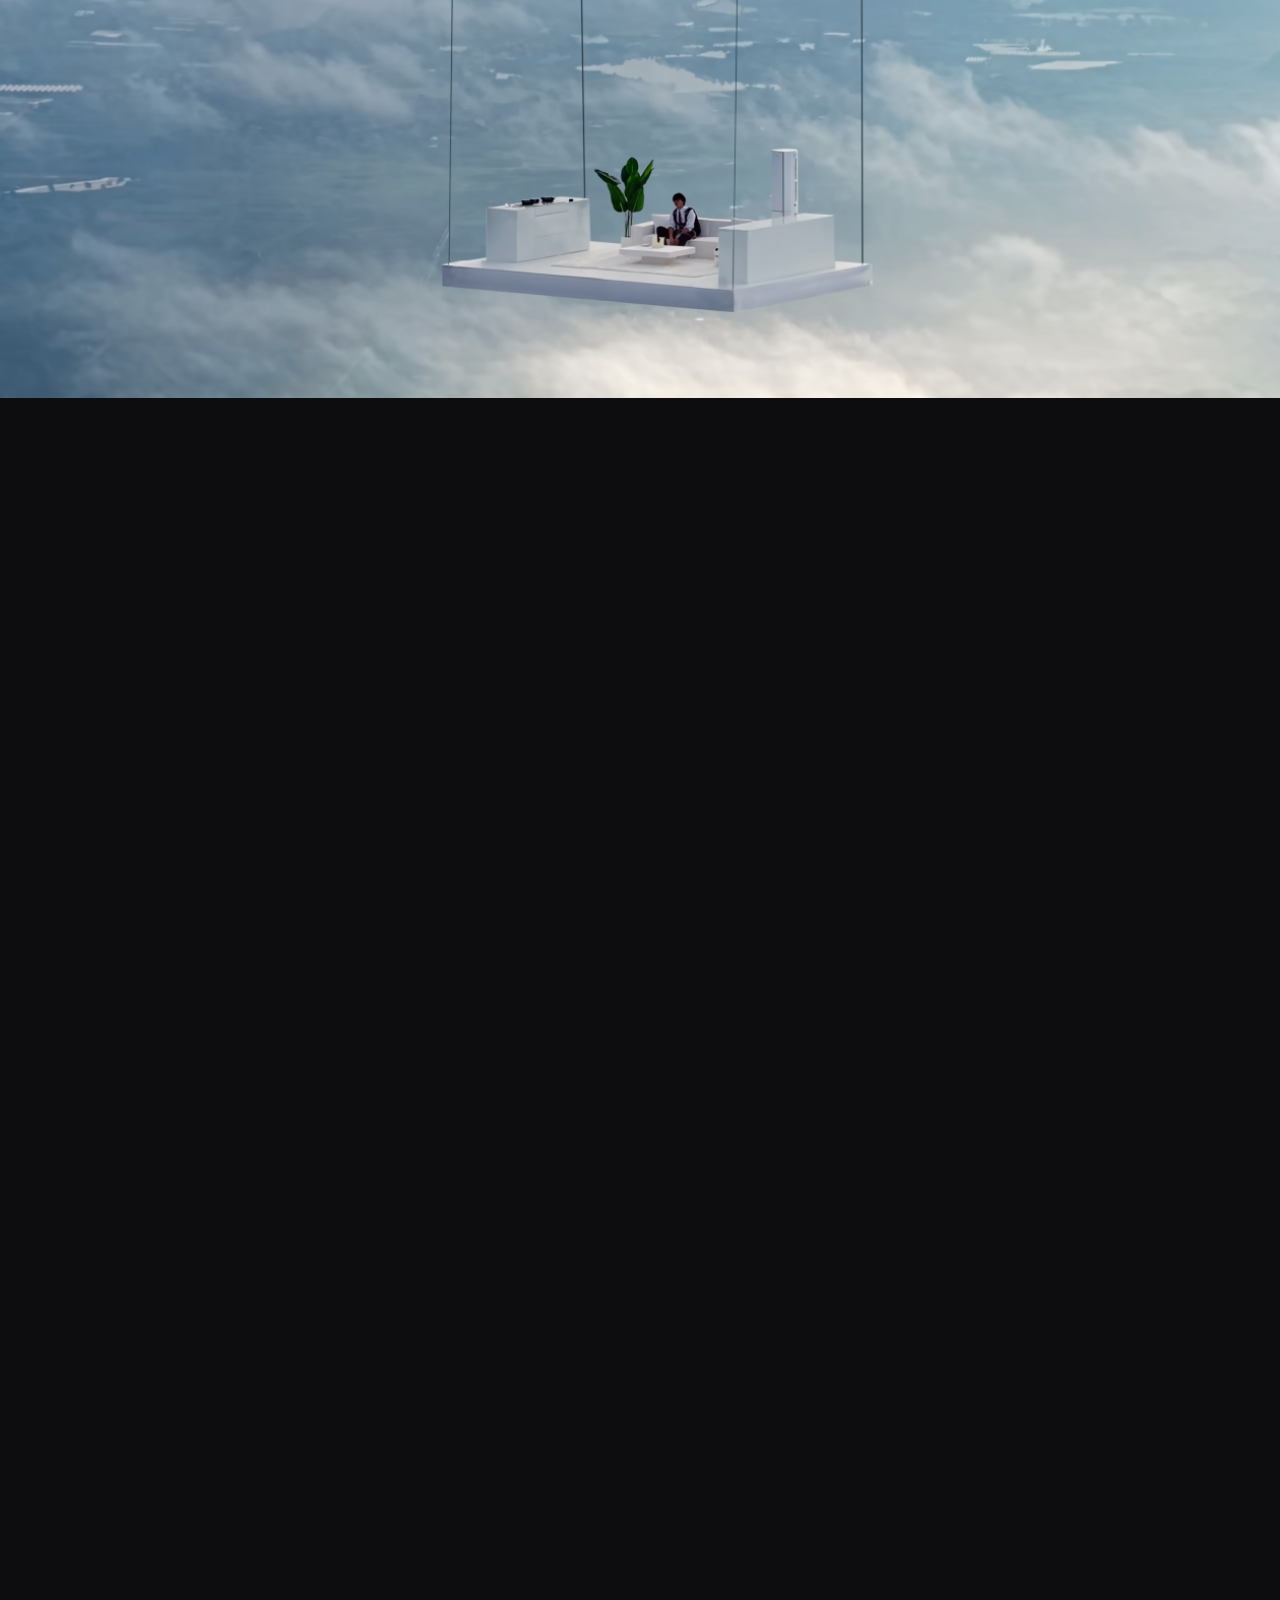
==== commit c52261f2: "Add editorial content showcase as fifth visual theme" ====
--- a/scroll-demo-planet2.html
+++ b/scroll-demo-planet2.html
@@ -5,7 +5,7 @@
   <meta name="viewport" content="width=device-width, initial-scale=1">
   <meta name="description" content="花火官网动态交互 Demo：按滚动顺序展示品牌主张、合作服务、案例与合作指南。">
   <meta name="color-scheme" content="light dark">
-  <script src="scroll-demo-theme-router.js?v=20261126-planet2-hero-v2"></script>
+  <script src="scroll-demo-theme-router.js?v=20261126-editorial-v1"></script>
   <title>花火 · 创作者星球2</title>
   <link rel="stylesheet" href="scroll-demo-planet2.css?v=20261126-flow-v2">
   <link rel="stylesheet" href="scroll-demo-planet2-opening.css?v=20261126-scroll-v1">
